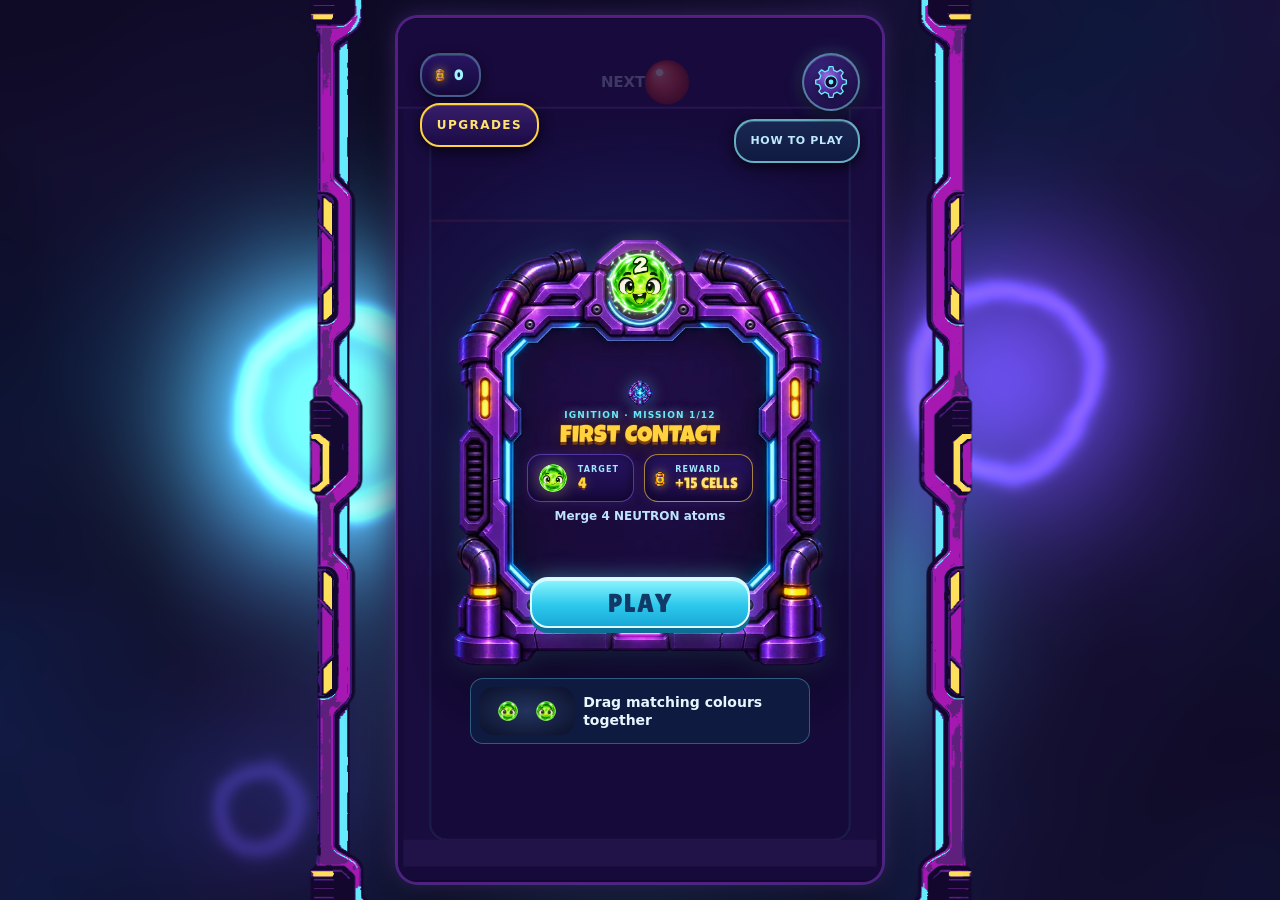
==== index.html @ cb25f1ea "HUD rejig: coin pill to left lane, NEXT/CHAIN up, pause inset" ====
<!doctype html>
<html lang="en">
  <head>
    <meta charset="UTF-8" />
    <meta name="viewport" content="width=device-width, initial-scale=1.0, viewport-fit=cover, user-scalable=no" />
    <meta name="theme-color" content="#0b1020" />
    <link rel="icon" type="image/png" href="./images/icon.png" />
    <link rel="apple-touch-icon" href="./images/icon.png" />
    <meta name="description" content="Drag matching atoms together, charge them up and set off chain reactions. Complete reactor missions and unleash an Atomic Blast in Atom Smash!" />
    <title>Atom Smash!</title>
    <script type="module" crossorigin src="./assets/index-gchyYb9w.js"></script>
    <link rel="stylesheet" crossorigin href="./assets/index-BFCTga16.css">
  </head>
  <body>
    <!-- Inline splash paints before JS/CSS arrive — the portal build's first
         frame is branded instead of a blank page while the SDK initialises. -->
    <div id="root"><div style="position:fixed;inset:0;display:flex;flex-direction:column;align-items:center;justify-content:center;gap:38px;background:linear-gradient(145deg,#282265,#60217e);font-family:system-ui,sans-serif">
      <div style="font-size:clamp(30px,11vw,52px);white-space:nowrap;font-weight:900;letter-spacing:.06em;color:#70f2ff;text-shadow:0 4px 0 #163675,0 7px 0 #170e4a;transform:rotate(-3deg)">ATOM <span style="color:#ffe45d">SMASH!</span></div>
      <div style="width:76px;height:76px;border:2px solid #b5f7ff88;border-radius:50%;animation:cgsplash 1.8s linear infinite;position:relative"><span style="position:absolute;inset:20px;border-radius:50%;background:#ffe36a;box-shadow:0 0 24px #ffe36a66"></span><span style="position:absolute;width:15px;height:15px;border-radius:50%;background:#6aeaff;left:30px;top:-9px"></span></div>
      <style>@keyframes cgsplash{to{transform:rotate(360deg)}}</style>
    </div></div>
  </body>
</html>
---- assets/index-BFCTga16.css ----
:root{--bg: #0b1020;--panel: #111a33;--panel-2: #16213c;--line: #263555;--text: #e2e8f0;--muted: #94a3b8;--accent: #34d399;--accent-2: #60a5fa;--danger: #ef4444}*{box-sizing:border-box}html,body,#root{height:100%;margin:0}body{background:var(--bg);color:var(--text);font:16px/1.5 system-ui,-apple-system,Segoe UI,sans-serif;-webkit-font-smoothing:antialiased;-webkit-user-select:none;-moz-user-select:none;-ms-user-select:none;user-select:none;-webkit-touch-callout:none}.app-shell{--safe-top: max(16px, env(safe-area-inset-top, 0px));--safe-bottom: max(16px, env(safe-area-inset-bottom, 0px));height:100%;display:flex;align-items:center;justify-content:center;padding:var(--safe-top) max(16px,env(safe-area-inset-right,0px)) var(--safe-bottom) max(16px,env(safe-area-inset-left,0px))}.menu,.panel,.game-frame{width:min(100%,520px);height:min(100%,900px);background:var(--panel);border:1px solid var(--line);border-radius:20px;overflow:hidden;position:relative;display:flex;flex-direction:column}.is-game{--frame-w: min(100%, 720px, calc((100dvh - var(--safe-top) - var(--safe-bottom)) * .5625), 506px);--frame-h: calc(var(--frame-w) / .5625)}.is-game .game-frame{aspect-ratio:720 / 1280;width:var(--frame-w);height:auto;border-radius:22px;border:2px solid #581c87;box-shadow:0 0 0 1px #8b5cf655,0 0 24px #8b5cf659,0 12px 40px #000000e6}.arcade-bezel-mobile{position:absolute;inset:0;border-radius:22px;pointer-events:none;z-index:4;overflow:hidden;box-sizing:border-box;border:4px solid #3b0764;box-shadow:inset 0 0 0 1.5px #67edff88,inset 0 0 10px #67edff40,0 0 0 1.5px #7e22ce,0 8px 32px #000c}@media(min-width:760px)and (min-height:400px)and (orientation:landscape){.arcade-bezel-mobile{display:none}}.arcade-bezel-mobile .bezel-rail{position:absolute;top:0;bottom:0;width:clamp(8px,2.2cqw,12px);z-index:1}.arcade-bezel-mobile .bezel-rail.left{left:0;background:linear-gradient(90deg,#24073d,#4a1570 50%,#60217e 90%,#24073d);border-right:1.5px solid #67edff88;box-shadow:inset 1px 0 3px #ffffff26,1px 0 6px #67edff4d}.arcade-bezel-mobile .bezel-rail.right{right:0;background:linear-gradient(270deg,#24073d,#4a1570 50%,#60217e 90%,#24073d);border-left:1.5px solid #67edff88;box-shadow:inset -1px 0 3px #ffffff26,-1px 0 6px #67edff4d}.arcade-bezel-mobile .bezel-cell{position:absolute;width:clamp(4px,1.1cqw,6px);height:clamp(24px,6cqw,36px);border-radius:3px;background:linear-gradient(180deg,#fff9c4,#ffe15b 45%,#eab308);border:1px solid #ffffffaa;box-shadow:0 0 8px #ffe15b,0 0 16px #ffe15b99;z-index:2}.arcade-bezel-mobile .bezel-cell.top-left{top:22%;left:2px}.arcade-bezel-mobile .bezel-cell.bottom-left{top:74%;left:2px}.arcade-bezel-mobile .bezel-cell.top-right{top:22%;right:2px}.arcade-bezel-mobile .bezel-cell.bottom-right{top:74%;right:2px}.arcade-bezel-mobile .bezel-corner{position:absolute;width:24px;height:24px;z-index:2;border-color:#7e22ce;border-style:solid}.arcade-bezel-mobile .bezel-corner.top-left{top:0;left:0;border-width:3px 0 0 3px;border-top-left-radius:20px}.arcade-bezel-mobile .bezel-corner.top-right{top:0;right:0;border-width:3px 3px 0 0;border-top-right-radius:20px}.arcade-bezel-mobile .bezel-corner.bottom-left{bottom:0;left:0;border-width:0 0 3px 3px;border-bottom-left-radius:20px}.arcade-bezel-mobile .bezel-corner.bottom-right{bottom:0;right:0;border-width:0 3px 3px 0;border-bottom-right-radius:20px}.arcade-bezel-mobile .bezel-bolt{display:block;position:absolute;width:4px;height:4px;border-radius:50%;background:#ffe15b;box-shadow:0 0 6px #ffe15b}.arcade-bezel-mobile .bezel-corner.top-left .bezel-bolt{top:4px;left:4px}.arcade-bezel-mobile .bezel-corner.top-right .bezel-bolt{top:4px;right:4px}.arcade-bezel-mobile .bezel-corner.bottom-left .bezel-bolt{bottom:4px;left:4px}.arcade-bezel-mobile .bezel-corner.bottom-right .bezel-bolt{bottom:4px;right:4px}.arcade-bezel-mobile .bezel-bumper{position:absolute;left:24px;right:24px;height:5px;z-index:1}.arcade-bezel-mobile .bezel-bumper.top{top:0;background:linear-gradient(180deg,#24073d,#4a1570);border-bottom:1.5px solid #67edff88;box-shadow:0 1px 4px #67edff40}.arcade-bezel-mobile .bezel-bumper.bottom{bottom:0;background:linear-gradient(0deg,#24073d,#4a1570);border-top:1.5px solid #67edff88;box-shadow:0 -1px 4px #67edff40}.reactor-console{position:fixed;inset:0;z-index:0;pointer-events:none}.rc-backdrop{position:absolute;inset:0;width:100%;height:100%;object-fit:cover}.rc-panel{position:absolute;top:50%;transform:translateY(-50%);width:min(calc(var(--frame-h) * .52),calc(50% - var(--frame-w) * .78 - 26px),400px);aspect-ratio:400 / 900;object-fit:contain}.rc-left{right:calc(50% + var(--frame-w) * .78 + 10px)}.rc-right{left:calc(50% + var(--frame-w) * .78 + 10px)}.rc-bezel{position:fixed;left:50%;top:50%;width:calc(var(--frame-w) / .72);height:calc(var(--frame-h) / .8);transform:translate(-50%,-50%);z-index:2;pointer-events:none}@media(max-width:759px),(max-height:399px),(orientation:portrait){.reactor-console{display:none}}.console-energy{position:fixed;inset:0;z-index:3;pointer-events:none}.ce-tube{position:absolute;top:50%;height:calc(var(--frame-h) * .94);width:26px;transform:translate(-50%,-50%);-webkit-mask-image:linear-gradient(transparent,#000 12% 88%,transparent);mask-image:linear-gradient(transparent,#000 12% 88%,transparent)}.ce-tube:before{content:"";position:absolute;inset:0 30%;background:linear-gradient(180deg,transparent,#ffb34055 30% 70%,transparent);filter:blur(4px);animation:ceGlow 2.8s ease-in-out infinite}.ce-t1:before{background:linear-gradient(180deg,transparent,#67edff44 30% 70%,transparent)}@keyframes ceGlow{0%,to{opacity:.25}45%{opacity:.8}60%{opacity:.4}72%{opacity:.9}}.ce-t0{left:calc(50% - var(--frame-w) * .736)}.ce-t1{left:calc(50% - var(--frame-w) * .63)}.ce-t2{left:calc(50% + var(--frame-w) * .632)}.ce-t3{left:calc(50% + var(--frame-w) * .736)}.ce-p{position:absolute;left:50%;bottom:-8px;width:6px;height:22px;border-radius:4px;background:linear-gradient(180deg,transparent,#fffdf2 25%,#ffe9a8 65%,transparent);box-shadow:0 0 14px 4px #ffcf6ebb,0 0 30px 10px #ff8a2a66;opacity:0;animation:ceRise 2.6s linear infinite}.ce-p0{animation-delay:0s}.ce-p1{animation-delay:-.45s;height:15px}.ce-p2{animation-delay:-.9s}.ce-p3{animation-delay:-1.35s;height:12px;width:4px}.ce-p4{animation-delay:-1.8s}.ce-p5{animation-delay:-2.25s;height:17px}.ce-t1 .ce-p{animation-duration:3.1s;background:linear-gradient(180deg,transparent,#eaffff 25%,#9ff3ff 65%,transparent);box-shadow:0 0 14px 4px #67edffbb,0 0 30px 10px #2ec9ec66}.ce-t3 .ce-p{animation-duration:3.3s}.ce-t0 .ce-p2,.ce-t2 .ce-p1{background:linear-gradient(180deg,transparent,#ffeaff 25%,#e8b7ff 65%,transparent);box-shadow:0 0 14px 4px #c86fffbb,0 0 30px 10px #a819b366}@keyframes ceRise{0%{transform:translate(-50%) scale(.4);opacity:0}6%{opacity:1}25%{transform:translate(calc(-50% - 3px),calc(var(--frame-h) * -.24)) scale(1)}50%{transform:translate(calc(-50% + 4px),calc(var(--frame-h) * -.47)) scale(.8)}75%{transform:translate(calc(-50% - 2px),calc(var(--frame-h) * -.7)) scale(1)}96%{opacity:1}to{transform:translate(-50%,calc(var(--frame-h) * -.94)) scale(.3);opacity:0}}@media(prefers-reduced-motion:reduce){.console-energy{display:none}}@media(max-width:759px),(max-height:399px),(orientation:portrait){.console-energy{display:none}}.menu{padding:32px 24px;gap:20px}.menu-head h1{margin:0;font-size:40px;letter-spacing:.02em}.menu-head p{margin:6px 0 0;color:var(--muted)}.menu-modes{display:flex;flex-direction:column;gap:12px;flex:1}.mode-card{display:flex;flex-direction:column;gap:4px;text-align:left;padding:16px 18px;border-radius:14px;border:1px solid var(--line);background:var(--panel-2);color:var(--text);cursor:pointer;transition:transform .08s ease,border-color .12s ease}.mode-card:hover{border-color:var(--accent);transform:translateY(-1px)}.mode-label{font-weight:700;font-size:18px}.mode-blurb{color:var(--muted);font-size:14px}.mode-controls{color:var(--accent-2);font-size:12px;letter-spacing:.04em}.mode-best{color:var(--accent);font-size:12px;font-weight:700}.menu-foot{display:flex;gap:10px}.menu-best{margin:0;color:var(--muted);font-size:13px;text-align:center}button{font:inherit}.primary,.ghost,.danger{padding:10px 16px;border-radius:12px;border:1px solid var(--line);cursor:pointer}.primary{background:var(--accent);color:#04121b;border-color:transparent;font-weight:700}.primary:disabled{opacity:.4;cursor:not-allowed}.ghost{background:transparent;color:var(--text);flex:1}.danger{background:var(--danger);color:#fff;border-color:transparent}.panel{padding:28px 24px;gap:16px;overflow-y:auto}.panel h1{margin:0}.settings-panel{position:fixed;z-index:30;left:50%;transform:translate(-50%);top:max(16px,env(safe-area-inset-top,0px));bottom:max(16px,env(safe-area-inset-bottom,0px));width:min(calc(100% - 32px),480px);height:auto;max-height:calc(100dvh - 32px);background:radial-gradient(circle at 50% 0%,#29185a,#150b33 55%,#0c061d);border:2px solid rgba(112,242,255,.45);border-radius:28px;box-shadow:0 0 35px #70f2ff2e,inset 0 1px 1px #ffffff4d,inset 0 0 24px #3c146e80,0 24px 60px #000000d9;overflow-y:auto;display:flex;flex-direction:column;gap:16px;padding:28px 22px 20px;box-sizing:border-box}.settings-header{text-align:center;flex:0 0 auto;padding-bottom:2px}.settings-title{margin:0;font:clamp(28px,6.5vw,36px)/1 "Lilita One",system-ui,sans-serif;letter-spacing:.08em;color:#fff;text-shadow:0 3px 0 #130a2a,0 0 16px rgba(112,242,255,.7)}.settings-subtitle{margin-top:5px;font:700 11px/1.2 system-ui,-apple-system,sans-serif;letter-spacing:.22em;color:#70f2ff;text-transform:uppercase;opacity:.9;text-shadow:0 0 8px rgba(112,242,255,.45)}.settings-section{display:flex;flex-direction:column;gap:10px;flex:0 0 auto}.settings-section-title{display:flex;align-items:center;gap:8px;font:700 12px/1 Lilita One,system-ui,sans-serif;letter-spacing:.14em;color:#ffe45d;text-transform:uppercase;padding-inline:4px}.settings-section-title:after{content:"";flex:1;height:1px;background:linear-gradient(90deg,rgba(255,228,93,.45),transparent)}.settings-section-icon{color:inherit;flex-shrink:0}.purge-section-title{color:#f87171}.purge-section-title:after{background:linear-gradient(90deg,rgba(248,113,113,.45),transparent)}.settings-card-row{display:flex;align-items:center;justify-content:space-between;gap:14px;padding:12px 16px;border-radius:18px;background:linear-gradient(135deg,#ffffff0e,#ffffff04);border:1px solid rgba(112,242,255,.15);box-shadow:inset 0 1px #ffffff14,0 4px 16px #00000040;cursor:pointer;transition:border-color .15s ease,background .15s ease,transform .12s ease;min-height:60px;box-sizing:border-box}.settings-card-row:hover{border-color:#70f2ff59;background:linear-gradient(135deg,#ffffff14,#ffffff06)}.settings-row-label{display:flex;align-items:center;gap:12px;user-select:none;min-width:0}.settings-icon-bubble{width:38px;height:38px;border-radius:12px;display:grid;place-items:center;flex-shrink:0;box-shadow:inset 0 1px #ffffff4d,0 2px 8px #0000004d}.music-bubble{background:linear-gradient(135deg,#70f2ff26,#0099cc40);border:1px solid rgba(112,242,255,.5);color:#70f2ff;box-shadow:0 0 12px #70f2ff40}.sfx-bubble{background:linear-gradient(135deg,#ffe45d26,#ff880040);border:1px solid rgba(255,228,93,.5);color:#ffe45d;box-shadow:0 0 12px #ffe45d40}.vol-bubble{background:linear-gradient(135deg,#a855f726,#6366f140);border:1px solid rgba(168,85,247,.5);color:#c084fc;box-shadow:0 0 12px #a855f740}.settings-row-texts{display:flex;flex-direction:column;gap:2px;min-width:0}.settings-item-name{font:700 15px/1.2 system-ui,-apple-system,sans-serif;color:#f8fafc;letter-spacing:.01em}.settings-item-desc{font:400 12px/1.2 system-ui,-apple-system,sans-serif;color:#94a3b8;white-space:nowrap;overflow:hidden;text-overflow:ellipsis}.sr-only{position:absolute;width:1px;height:1px;padding:0;margin:-1px;overflow:hidden;clip:rect(0,0,0,0);white-space:nowrap;border:0}.atom-toggle-container{display:flex;align-items:center;justify-content:center;flex-shrink:0}.atom-toggle{width:58px;height:32px;border-radius:20px;padding:3px;box-sizing:border-box;background:#0f1523;border:1.5px solid #2d3b55;box-shadow:inset 0 2px 6px #000000b3;transition:all .25s cubic-bezier(.4,0,.2,1);position:relative;display:flex;align-items:center}.atom-toggle-track{width:100%;height:100%;position:relative}.atom-toggle-core{position:absolute;left:0;top:0;width:24px;height:24px;border-radius:50%;background:radial-gradient(circle at 35% 30%,#94a3b8,#475569 60%,#1e293b);border:1px solid rgba(255,255,255,.2);box-shadow:0 2px 4px #00000080;transition:transform .28s cubic-bezier(.34,1.56,.64,1),background .25s ease,box-shadow .25s ease}.atom-toggle.is-active{background:linear-gradient(90deg,#072a44,#0d4669);border-color:#70f2ff;box-shadow:inset 0 2px 6px #0009,0 0 14px #70f2ff73}.atom-toggle.is-active .atom-toggle-core{transform:translate(26px);background:radial-gradient(circle at 30% 25%,#fff,#b2f8ff 25%,#30cbe9 65%,#0e7490);border-color:#e0faff;box-shadow:0 0 12px #70f2ff,0 0 4px #fff,inset 0 1px 2px #fffc}.volume-card-row{flex-direction:column;align-items:stretch;gap:12px;cursor:default}.volume-card-header{display:flex;align-items:center;justify-content:space-between}.reactor-meter-cluster{display:flex;flex-direction:column;gap:12px;background:#0000004d;padding:12px 14px;border-radius:14px;border:1px solid rgba(112,242,255,.1)}.volume-power-cells{display:grid;grid-template-columns:repeat(6,1fr);gap:6px}.reactor-pip{height:26px;border-radius:6px;border:1px solid rgba(255,255,255,.08);background:#ffffff0a;padding:0;cursor:pointer;position:relative;overflow:hidden;transition:transform .12s ease,border-color .15s ease}.reactor-pip:hover{transform:translateY(-1px);border-color:#ffffff4d}.reactor-pip .pip-core{position:absolute;inset:2px;border-radius:4px;background:transparent;transition:all .2s ease}.reactor-pip.pip-1.is-lit .pip-core{background:linear-gradient(180deg,#b2f8ff,#38bdf8);box-shadow:0 0 10px #38bdf8b3}.reactor-pip.pip-2.is-lit .pip-core{background:linear-gradient(180deg,#a5f3fc,#06b6d4);box-shadow:0 0 10px #06b6d4b3}.reactor-pip.pip-3.is-lit .pip-core{background:linear-gradient(180deg,#99f6e4,#14b8a6);box-shadow:0 0 10px #14b8a6b3}.reactor-pip.pip-4.is-lit .pip-core{background:linear-gradient(180deg,#fef08a,#eab308);box-shadow:0 0 10px #eab308b3}.reactor-pip.pip-5.is-lit .pip-core{background:linear-gradient(180deg,#fed7aa,#f97316);box-shadow:0 0 10px #f97316b3}.reactor-pip.pip-6.is-lit .pip-core{background:linear-gradient(180deg,#fecaca,#ef4444);box-shadow:0 0 12px #ef4444d9}.reactor-pip.is-lit{border-color:#fff6}.plasma-slider-wrap{position:relative;width:100%;height:24px;display:flex;align-items:center}.plasma-slider{-webkit-appearance:none;appearance:none;width:100%;height:8px;border-radius:6px;outline:none;background:linear-gradient(to right,#38bdf8 var(--slider-pct, 60%),#1e293b var(--slider-pct, 60%));box-shadow:inset 0 1px 3px #0009;cursor:pointer;margin:0}.plasma-slider::-webkit-slider-thumb{-webkit-appearance:none;appearance:none;width:24px;height:24px;border-radius:50%;background:radial-gradient(circle at 30% 25%,#fff,#b2f8ff 25%,#30cbe9 65%,#0e7490);border:2px solid #ffffff;box-shadow:0 0 12px #70f2ff,0 2px 6px #0009;cursor:grab;transition:transform .1s ease,box-shadow .15s ease}.plasma-slider::-webkit-slider-thumb:active{cursor:grabbing;transform:scale(1.15);box-shadow:0 0 18px #70f2ff,0 0 8px #fff}.plasma-slider::-moz-range-thumb{width:24px;height:24px;border-radius:50%;background:radial-gradient(circle at 30% 25%,#fff,#b2f8ff 25%,#30cbe9 65%,#0e7490);border:2px solid #ffffff;box-shadow:0 0 12px #70f2ff,0 2px 6px #0009;cursor:grab}.reset-card-row{cursor:default;gap:12px}.reset-card-row .settings-item-desc{white-space:normal}.purge-control{flex-shrink:0}.purge-trigger-btn{font:700 13px/1 Lilita One,system-ui,sans-serif;letter-spacing:.08em;color:#fca5a5;background:#ef44441f;border:1.5px solid rgba(239,68,68,.4);padding:10px 16px;border-radius:12px;cursor:pointer;transition:all .15s ease;white-space:nowrap}.purge-trigger-btn:hover{background:#ef444440;border-color:#ef4444;color:#fff;box-shadow:0 0 14px #ef444466}.confirm-btn-cluster{display:flex;align-items:center;gap:6px;flex-shrink:0}.purge-abort-btn{font:700 11px/1 Lilita One,system-ui,sans-serif;letter-spacing:.06em;color:#94a3b8;background:#ffffff0f;border:1px solid rgba(255,255,255,.15);padding:8px 10px;border-radius:10px;cursor:pointer;white-space:nowrap}.purge-abort-btn:hover{color:#fff;background:#ffffff1f}.purge-confirm-btn{font:700 11px/1 Lilita One,system-ui,sans-serif;letter-spacing:.08em;color:#fff;background:linear-gradient(135deg,#ef4444,#b91c1c);border:1.5px solid #fca5a5;padding:8px 12px;border-radius:10px;cursor:pointer;box-shadow:0 0 16px #ef4444b3;white-space:nowrap;animation:purgePulse 1.2s infinite alternate ease-in-out}@keyframes purgePulse{0%{filter:brightness(1)}to{filter:brightness(1.2);box-shadow:0 0 22px #ef4444e6}}.settings-panel .settings-back{flex:0 0 auto;align-self:center;margin:8px auto 2px}.currency{color:var(--accent);font-weight:700;margin:0}.upgrade-list{list-style:none;margin:0;padding:0;display:flex;flex-direction:column;gap:12px}.upgrade{display:flex;align-items:center;justify-content:space-between;gap:12px;padding:14px;border:1px solid var(--line);border-radius:12px;background:var(--panel-2)}.upgrade-info{display:flex;flex-direction:column;gap:2px}.upgrade-info span{color:var(--muted);font-size:13px}.upgrade-info em{color:var(--accent-2);font-size:12px;font-style:normal}.game-frame{background:var(--bg)}.game-loading{flex:1;display:flex;align-items:center;justify-content:center;color:var(--muted)}.game-canvas{flex:1;min-height:0}.game-canvas canvas{display:block}.game-frame,.game-canvas,.game-canvas canvas{touch-action:none}.game-exit{position:absolute;top:10px;right:10px;width:40px;height:40px;border-radius:50%;border:1px solid var(--line);background:#0b1020b3;color:var(--text);cursor:pointer}.game-pause{position:absolute;top:clamp(14px,3.5cqw,22px);right:clamp(16px,4cqw,24px);width:42px;height:42px;border-radius:50%;border:1.5px solid #67edff88;background:#0e122dd9;color:#e2f7ff;box-shadow:0 0 12px #67edff40;font-size:13px;line-height:1;cursor:pointer;z-index:5}.game-pause[hidden]{display:none}.game-paused{position:absolute;inset:0;z-index:15;display:flex;flex-direction:column;align-items:center;justify-content:center;gap:14px;border:0;background:#0a081eb8;backdrop-filter:blur(3px);padding:20px}.pause-backdrop{position:absolute;inset:0;cursor:pointer}.game-paused>.paused-title{position:relative;z-index:1;pointer-events:none}.pause-resume-text{position:relative;z-index:1;margin:6px 0 4px;padding:12px 6px;min-height:56px;width:min(100%,360px);white-space:nowrap;background:none;border:0;border-radius:18px;color:#ffe98a;font:clamp(16px,5.8vh,40px)/1 "Lilita One",system-ui,sans-serif;letter-spacing:.05em;text-shadow:0 3px 0 #0b1020,0 0 18px #ffd84a99;cursor:pointer;animation:pause-resume-pulse 1.6s ease-in-out infinite}.pause-resume-text:focus-visible{outline:3px solid #ffe98a88;outline-offset:2px}@keyframes pause-resume-pulse{50%{opacity:.75}}@media(prefers-reduced-motion:reduce){.pause-resume-text{animation:none}}.pause-atom-actions{position:relative;z-index:1;display:flex;justify-content:center;gap:18px;margin-top:10px}.pause-atom-actions .pause-secondary-action{width:80px;height:80px;font-size:15px;padding:8px}@media(max-height:520px){.pause-resume-text{font-size:clamp(15px,4.6vh,32px);padding:12px 6px}.pause-atom-actions .pause-secondary-action{width:66px;height:66px;font-size:13px;padding:6px}}.pause-secondary-action{position:relative;isolation:isolate;pointer-events:auto;width:96px;height:96px;padding:12px;border-radius:50%;border:2px solid #fff3b7;background:radial-gradient(circle at 30% 22%,#fffbdc,#ffe771 18%,#ffcb36 48%,#d47a17 80%,#713918);box-shadow:inset 0 3px 7px #ffffffb3,inset -5px -7px 10px #6c310a66,0 0 14px #ffd43c55;color:#38225b;font:17px/1.05 Lilita One,system-ui,sans-serif;cursor:pointer}.pause-secondary-action:before{content:"";position:absolute;inset:19px -10px;border:1px solid #fff0a999;border-radius:50%;transform:rotate(-32deg);pointer-events:none}.pause-secondary-action:after{content:"";position:absolute;width:5px;height:5px;top:16px;right:4px;border-radius:50%;background:#fff9d7;box-shadow:0 0 6px #ffdf7c;pointer-events:none}.pause-secondary-action span{position:relative;display:block;max-width:70px;margin:auto}.pause-atom-menu{border-color:#b8fbff;background:radial-gradient(circle at 30% 22%,#efffff,#91f8ff 18%,#30cbe9 48%,#1871a4 80%,#183965);box-shadow:inset 0 3px 7px #ffffffb3,inset -5px -7px 10px #15387f66,0 0 14px #50e6ff44}.pause-atom-menu:before{border-color:#c3fcff99;transform:rotate(32deg)}.pause-secondary-action:active{filter:brightness(.92)}.pause-secondary-action:focus-visible{outline-offset:8px}.pause-secondary-action:focus-visible{border-radius:50%}.pause-secondary-action:focus-visible{outline:2px solid #fff4c9}.paused-title{font-family:Luckiest Guy,Lilita One,system-ui,sans-serif;font-size:clamp(24px,4vw,32px);color:#fff;letter-spacing:4px;text-shadow:0 4px 0 #31196b,0 0 30px #7a4adf66}.paused-resume{font-family:system-ui,-apple-system,sans-serif;font-size:17px;font-weight:700;color:#aebdda}.overlay{position:absolute;inset:0;background:#060a16db;display:flex;flex-direction:column;align-items:center;justify-content:center;gap:12px;padding:24px;text-align:center}.overlay h2{margin:0;font-size:30px}.overlay-score{margin:0;font-size:20px;color:var(--text)}.overlay-best{margin:0;color:var(--accent);font-weight:700}.overlay-actions{display:flex;gap:10px;width:100%;max-width:320px}.overlay h2{font-family:Luckiest Guy,Lilita One,system-ui,sans-serif;letter-spacing:.04em}.overlay-score{font-family:Lilita One,system-ui,sans-serif;font-size:34px}.stats-grid{display:grid;grid-template-columns:auto auto;gap:6px 22px;font-family:Lilita One,system-ui,sans-serif}.stats-grid span{color:var(--muted, #8ea0c2);font-size:14px;letter-spacing:.08em;align-self:center}.stats-grid b{font-size:22px;text-align:right}.dev-panel{position:absolute;bottom:12px;left:12px;z-index:40;display:flex;flex-direction:column;gap:6px}.dev-panel summary{font:700 12px system-ui,sans-serif;color:#8ea0c2;cursor:pointer;user-select:none}.dev-panel[open] summary{margin-bottom:4px}.dev-panel button{font:600 13px system-ui,sans-serif;padding:7px 12px;border:1px solid #26314f;border-radius:8px;background:#16203a;color:#e2e8f0;cursor:pointer}:root{--accent: #ffe15b;--accent-2: #67edff}body{background:#431978}.app-shell{background:radial-gradient(ellipse at 12% 20%,#316fd4 0,transparent 47%),radial-gradient(ellipse at 90% 80%,#a819b3 0,transparent 48%),linear-gradient(145deg,#282265,#60217e)}button:focus-visible{outline:3px solid #fff;outline-offset:4px}.game-exit{width:44px;height:44px;z-index:5}.game-frame{container-type:inline-size;border-color:#9d6bd799;box-shadow:0 15px 80px #1b074a77}.game-exit[hidden]{display:none}.sr-only{position:absolute;width:1px;height:1px;overflow:hidden;clip-path:inset(50%);white-space:nowrap}.atom-backdrop{position:absolute;inset:0;overflow:hidden;pointer-events:none}.orbit{position:absolute;border:2px solid #b8fbff25;border-radius:50%;width:360px;height:360px}.orbit:after{content:"";position:absolute;inset:16px;border:18px solid #c1fdff09;border-radius:50%}.orbit-a{left:-200px;top:8%;transform:rotate(-25deg) scaleX(1.4)}.orbit-b{right:-230px;bottom:0;width:460px;height:460px}.orbit-c{right:-100px;top:-170px;border-color:#ffe18422;width:340px;height:340px}.energy-node{position:absolute;border-radius:50%;background:#b5fcff20;box-shadow:inset -7px -8px #ffffff0b;width:36px;height:36px}.node-a{top:14%;right:15%}.node-b{bottom:13%;left:8%;width:70px;height:70px}.node-c{display:none}.atomic-menu{isolation:isolate;width:100%;height:100%;border:none;border-radius:0;background:none;padding:22px 26px;gap:12px;overflow-y:auto;scrollbar-width:none;align-items:center}.atomic-menu>.menu-head,.atomic-menu>.menu-modes,.atomic-menu>.menu-foot,.atomic-menu>.menu-daily,.atomic-menu>.menu-challenge{width:min(100%,470px)}.atomic-menu::-webkit-scrollbar,.results-screen::-webkit-scrollbar{display:none}.results-screen{scrollbar-width:none}.atomic-menu>:not(.atom-backdrop):not(.menu-atoms){position:relative}.atomic-menu .menu-head{text-align:center}.atomic-menu .menu-head h1{font:76px/.83 Luckiest Guy,Lilita One,sans-serif;color:#70f2ff;-webkit-text-stroke:1px #192969;text-shadow:0 4px 0 #163675,0 7px 0 #170e4a;transform:rotate(-3deg);padding:9px 0 2px}.atomic-menu .menu-head h1 span{color:#ffe45d;font-size:.86em}.atomic-menu .menu-head p{color:#e0f3ff;font-size:14px;max-width:290px;margin:14px auto 0}.atomic-menu .menu-modes{flex:0;z-index:1}.atomic-menu .mode-card{padding:16px 18px;align-items:center;text-align:center;background:linear-gradient(150deg,#ffe77b,#ffbd3e);border:2px solid #fff0ae;color:#33205f;box-shadow:0 5px #a96219,0 9px 15px #240d4c44;border-radius:24px}.atomic-menu .mode-card:hover{transform:translateY(-2px)}.atomic-menu .mode-card:active{transform:translateY(3px);box-shadow:0 2px #a96219}.atomic-menu .mode-label{font:34px/1.1 Lilita One,sans-serif;width:100%;display:flex;justify-content:center;align-items:center;gap:16px}.play-tri{display:inline-block;width:0;height:0;border-left:.55em solid currentColor;border-top:.38em solid transparent;border-bottom:.38em solid transparent;filter:drop-shadow(0 3px 0 #d58b35)}.atomic-menu .mode-name{font-size:10px;letter-spacing:.15em;font-weight:800}.atomic-menu .mode-blurb{color:#432e69;font-size:13px}.atomic-menu .mode-controls{color:#493274;font-size:10px}.atomic-menu .mode-best{color:#45206a;font-size:12px}.atomic-menu .menu-foot{margin-top:5px}.atomic-menu .ghost{min-height:44px;background:#30185877;border-color:#d4c6ff66;font-size:14px}.atomic-menu .menu-best{color:#e1d9f6;font-size:11px}.atomic-loading{position:absolute;inset:0;z-index:4;display:flex;align-items:center;justify-content:center;flex-direction:column;gap:32px;background:radial-gradient(circle at 50% 45%,#295fbd,transparent 50%),linear-gradient(150deg,#3d237e,#8a258e)}.atomic-loading strong{position:relative;font:25px Lilita One,sans-serif;color:#fff5ad}.loading-orbit{position:relative;width:108px;height:108px;border:2px solid #b5f7ff88;border-radius:50%;animation:orbit-turn 1.8s linear infinite}.loading-orbit:after{content:"";position:absolute;inset:27px;border-radius:50%;background:#ffe36a;box-shadow:0 0 32px #ffe36a66}.loading-orbit i{position:absolute;width:22px;height:22px;border-radius:50%;background:#6aeaff;left:43px;top:-12px;box-shadow:0 0 15px #6aeaff88}.loading-orbit i:nth-child(2){left:88px;top:68px;background:#a9f959}.loading-orbit i:nth-child(3){left:-3px;top:68px;background:#ff7e91}@keyframes orbit-turn{to{transform:rotate(360deg)}}.results-screen{position:absolute;inset:0;z-index:20;overflow:auto;display:flex;align-items:center;justify-content:center;padding:18px;text-align:center;background:radial-gradient(circle at 65% 15%,#f9b44f88,transparent 38%),radial-gradient(circle at 15% 75%,#c344c1bb,transparent 45%),linear-gradient(155deg,#704abde8,#a8279fef 65%,#4f28a5ee)}.results-screen .orbit{border-color:#fff7bd33}.results-card{position:relative;width:100%;max-width:430px;padding:0 16px 15px;border-radius:30px;background:linear-gradient(160deg,#fff6c9,#ffe29c);border:2px solid #fff8d8;box-shadow:0 8px #a43a7d,0 20px 60px #300d6055;color:#3b235e;margin-top:48px}.result-mascot{position:relative;height:clamp(110px,30cqw,150px);margin-top:-55px}.result-mascot img{width:clamp(145px,48cqw,215px);height:clamp(145px,48cqw,215px);position:absolute;left:50%;top:48%;transform:translate(-50%,-50%);filter:drop-shadow(0 4px 10px #e8ab16aa)}.mascot-halo{position:absolute;width:160px;height:160px;max-width:44cqw;max-height:44cqw;left:50%;top:48%;transform:translate(-50%,-50%);border-radius:50%;background:radial-gradient(circle,#ffffed,#ffe99688 55%,transparent 72%)}.result-spark{position:absolute;left:12%;top:8%;color:#fff7b7;font-size:40px;text-shadow:0 0 10px #fff;transform:rotate(12deg)}.result-spark.second{left:auto;right:12%;top:45%;font-size:28px}.result-eyebrow{margin:3px 0 2px;font:800 10px/1.2 system-ui,sans-serif;letter-spacing:.16em;color:#774f83}.results-card h2{font:clamp(28px,8.8cqw,44px)/1.05 "Luckiest Guy","Lilita One",sans-serif;color:#74329b;margin:8px 0 10px;text-shadow:0 2px 0 #fff}.result-score-wrap{position:relative;background:linear-gradient(155deg,#4e2794,#28388d);border:2px solid #9670d0;box-shadow:inset 0 2px 8px #21125666;border-radius:20px;padding:9px 4px 12px}.result-score-label{color:#c7eeff;font:13px Lilita One,sans-serif;letter-spacing:.13em}.result-score{font:clamp(32px,12cqw,62px)/1.1 "Lilita One",sans-serif;margin:3px 0 0;color:#fff6a2;text-shadow:0 3px 0 #9f5c2b;overflow-wrap:anywhere;font-variant-numeric:tabular-nums}.is-settled .result-score{animation:score-punch .3s ease-out 1}@keyframes score-punch{0%{transform:scale(.88)}55%{transform:scale(1.08)}to{transform:scale(1)}}.result-record{font:12px Lilita One,sans-serif;margin:12px 0 -2px;color:#8144a4}.result-stats{display:grid;grid-template-columns:1fr 1fr;gap:10px;padding:16px 0}.result-stats div{display:flex;flex-direction:column;min-width:0}.result-stats b{font:clamp(21px,6cqw,29px)/1.1 "Lilita One",sans-serif;color:#65309c;overflow-wrap:anywhere}.result-stats span{font:800 9px/1.4 system-ui,sans-serif;letter-spacing:.08em;color:#765581;margin-top:3px}.atomic-play{width:100%;display:flex;justify-content:center;gap:16px;align-items:center;min-height:52px;border-radius:18px;border:2px solid #c8ffff;background:linear-gradient(#79f6ff,#26cbe7);color:#213868;box-shadow:0 5px #208ea9;font:25px Lilita One,sans-serif;cursor:pointer}.atomic-play:active{transform:translateY(3px);box-shadow:0 2px #208ea9}.result-menu{color:#684581;font-weight:700;font-size:13px;background:transparent;border:none;min-height:44px;margin-top:10px;cursor:pointer;text-decoration:underline}.score-sparkles{position:absolute;inset:0;pointer-events:none}.score-sparkles i{position:absolute;left:50%;top:55%;color:#fff9ae;font-style:normal;font-size:20px;opacity:0;text-shadow:0 0 5px #ffbe35}.is-settled .score-sparkles i{animation:score-spark .58s ease-out var(--delay) 1}@keyframes score-spark{0%{opacity:1;transform:rotate(var(--angle)) translateY(0) scale(.4)}65%{opacity:1}to{opacity:0;transform:rotate(var(--angle)) translateY(calc(-1 * var(--distance))) scale(.1)}}.qa-phone{max-width:320px!important;max-height:568px!important}.atomic-menu .mission-card{display:flex;flex-direction:column;align-items:center;gap:3px;width:100%;padding:12px 18px 11px;cursor:pointer;border-radius:20px;border:2px solid #bdf4ff;background:linear-gradient(150deg,#5ad4ff,#2a9fe0);color:#123a5e;box-shadow:0 5px #1668a8,0 9px 15px #240d4c44;transition:transform .08s ease}.atomic-menu .mission-card:hover{transform:translateY(-2px)}.atomic-menu .mission-card:active{transform:translateY(2px);box-shadow:0 2px #1668a8}.mission-tag{display:inline-flex;align-items:center;gap:5px;font:800 11px/1 system-ui,sans-serif;letter-spacing:.16em;color:#0d4d78}.mission-tag-badge{width:22px;height:22px}.mission-done-card .mission-tag-badge{width:40px;height:40px}.mission-name{font:26px/1.05 Lilita One,sans-serif;color:#fff;text-shadow:0 2px 0 #1668a8}.mission-obj{display:inline-flex;align-items:center;gap:5px;font-size:12px;font-weight:700;color:#0f4470}.mission-foot{display:flex;align-items:center;justify-content:space-between;width:100%;margin-top:5px}.mission-ladder{display:flex;gap:4px}.mission-ladder i{width:14px;height:5px;border-radius:3px;background:#ffffff3d}.mission-ladder i.done{background:#ffe15b}.mission-ladder i.now{background:#fff}.mission-play{display:flex;align-items:center;gap:6px;font:800 13px/1 system-ui,sans-serif;letter-spacing:.08em;color:#083a5c;background:#ffffff4d;padding:6px 12px;border-radius:999px}.mission-play .play-tri{border-left-color:#083a5c}.mission-intro{position:absolute;inset:0;z-index:15;display:flex;align-items:center;justify-content:center;background:radial-gradient(circle at 50% 45%,#295fbd59,transparent 55%),#140636b8}.mission-card-pop,.mission-card{text-align:center}.mission-intro .mission-card{position:relative;flex:0 0 auto;container-type:inline-size;width:min(88cqw,380px,56vh,48cqh);aspect-ratio:560 / 640;margin-top:8%;color:#eaf6ff;animation:missionCardIn .5s cubic-bezier(.2,1.6,.35,1) both}@keyframes missionCardIn{0%{transform:scale(.55) translateY(30px);opacity:0;filter:brightness(2.2)}60%{transform:scale(1.06) translateY(-4px);opacity:1;filter:brightness(1.35)}to{transform:scale(1) translateY(0);filter:brightness(1)}}.mission-intro .mission-plate{position:absolute;inset:0;width:100%;height:100%;z-index:0;filter:drop-shadow(0 0 12px #67edff26) drop-shadow(0 18px 34px #00000088);animation:missionRim 2.2s ease-in-out infinite}@keyframes missionRim{0%,to{filter:drop-shadow(0 0 10px #67edff1e) drop-shadow(0 18px 34px #00000088)}50%{filter:drop-shadow(0 0 24px #67edff55) drop-shadow(0 18px 34px #00000088)}}.mission-emblem{position:absolute;top:2.5%;left:50%;transform:translate(-50%);width:19%;z-index:1;filter:drop-shadow(0 0 12px #ffe15b88);animation:emblemBob 2.6s ease-in-out infinite}@keyframes emblemBob{0%,to{transform:translate(-50%) translateY(0)}50%{transform:translate(-50%) translateY(-4px)}}.mission-emblem-icon{display:flex;align-items:center;justify-content:center;aspect-ratio:1;border-radius:50%;background:radial-gradient(circle at 35% 28%,#3a2580,#160a3a);border:2px solid #8ff7ff66;box-shadow:0 0 16px #67edff44,inset 0 0 10px #0008}.mission-fields{position:absolute;left:17.2%;top:24.4%;width:65.6%;height:50.9%;display:flex;flex-direction:column;align-items:center;justify-content:center;gap:5px}.mission-badge{width:26px;height:26px;filter:drop-shadow(0 0 8px #67edff55)}.mission-intro .mission-tier{font:800 9px/1 system-ui,sans-serif;letter-spacing:.13em;color:#67edff;text-shadow:0 0 8px #67edff88;white-space:nowrap;max-width:100%}.mission-intro h2{font:clamp(13px,6.4cqw,30px)/1.02 "Luckiest Guy","Lilita One",sans-serif;white-space:nowrap;color:#ffd23e;margin:0;-webkit-text-stroke:1px #4a2500;paint-order:stroke fill;text-shadow:0 3px 0 #7a3d10,0 6px 14px #00000066,0 0 26px #ffb34066}.mission-intro p{display:flex;align-items:center;justify-content:center;gap:6px;margin:0;font-size:12px;font-weight:700;color:#bfe3ff}.mission-intro .mission-go,.mission-done .mission-go,.charge-board .mission-go{position:relative;min-width:172px;min-height:56px;margin-top:4px;border-radius:18px;cursor:pointer;border:2px solid #d9fbff;background:linear-gradient(180deg,#8ff7ff,#2ec9ec 55%,#18a8d8);color:#123a68;box-shadow:0 5px #0e6f96,0 0 22px #67edff66,inset 0 2px #fffa;font:26px Lilita One,sans-serif;letter-spacing:.06em;animation:missionGoPulse 1.6s ease-in-out infinite}@keyframes missionGoPulse{0%,to{box-shadow:0 5px #0e6f96,0 0 14px #67edff55,inset 0 2px #fffa}50%{box-shadow:0 5px #0e6f96,0 0 34px #67edffcc,inset 0 2px #fffa}}.mission-intro .mission-go:active,.mission-done .mission-go:active,.charge-board .mission-go:active{transform:translateY(3px);box-shadow:0 2px #0e6f96;animation:none}.charge-board .mission-go{font-size:19px;min-height:46px}.mission-intro .mission-go{position:absolute;left:21%;top:78.6%;width:58%;height:11.6%;min-width:44px;min-height:44px;margin-top:0;font-size:clamp(17px,7.2cqw,26px)}@media(prefers-reduced-motion:reduce){.mission-intro .mission-card,.mission-intro .mission-plate,.mission-intro .mission-go,.mission-emblem{animation:none!important}}.micon{display:inline-block;overflow:hidden;flex:0 0 auto}.micon img{display:block;width:auto;max-width:none}.mission-chip{position:absolute;top:calc(44px + env(safe-area-inset-top,0px));left:50%;transform:translate(-50%);z-index:5;display:flex;align-items:center;gap:7px;max-width:88%;padding:6px 12px;border-radius:12px;background:linear-gradient(180deg,#241759ee,#14082fee);border:1.5px solid #67edff77;box-shadow:0 0 12px #67edff33,inset 0 1px #ffffff1e,0 4px 10px #0006;pointer-events:none;white-space:nowrap}.mission-chip-title{font:800 10px/1 system-ui,sans-serif;letter-spacing:.08em;color:#9fe8ff;overflow:hidden;text-overflow:ellipsis;text-shadow:0 0 6px #67edff66}.mission-chip-track{width:56px;height:7px;border-radius:4px;background:#0a0422;border:1px solid #67edff44;overflow:hidden;flex:0 0 auto}.mission-chip-track i{display:block;height:100%;background:linear-gradient(90deg,#2ec9ec,#67edff,#ffe15b);border-radius:3px;transition:width .25s;box-shadow:0 0 6px #67edff}.mission-chip-count{font:800 10px/1 system-ui,sans-serif;color:#ffd23e;text-shadow:0 0 6px #ffb34088}.result-mission{position:relative;align-self:center;width:min(96%,330px);aspect-ratio:4 / 1;margin:0 auto 12px}.result-mission-banner{position:absolute;inset:0;width:100%;height:100%}.result-mission-text{position:absolute;inset:20% 12%;display:flex;align-items:center;justify-content:center;gap:6px;font:800 10px/1.25 system-ui,sans-serif;letter-spacing:.05em;text-transform:uppercase;color:#9fe8ff;text-align:center;text-shadow:0 0 8px #67edff55}.result-mission-text>span{min-width:0;display:flex;flex-direction:column;gap:2px}.result-mission-text>span>b{font:800 11px/1.2 Lilita One,sans-serif;color:#dff0ff}.result-mission-text>span>i{font-style:normal;font-weight:700;color:#9fe8ff}.result-mission.done{animation:missionVerdictPop .45s cubic-bezier(.2,1.6,.35,1) both}.result-mission.done .result-mission-text{color:#ffe15b;text-shadow:0 0 8px #ffb34099}.result-mission.done .result-mission-banner{filter:drop-shadow(0 0 14px #ffd23e55)}@keyframes missionVerdictPop{0%{transform:scale(.6);opacity:0}to{transform:scale(1);opacity:1}}@media(prefers-reduced-motion:reduce){.result-mission.done{animation:none}}.replay-character.next-mission .replay-prompt{font-size:19px;letter-spacing:.04em}@media(max-height:670px){.atomic-menu{padding:12px 20px;gap:9px}.atomic-menu .menu-head h1{font-size:55px}.atomic-menu .menu-head p{font-size:12px;margin-top:10px}.menu-cast{flex:0 0 120px;min-height:120px}.atomic-menu .mode-card{padding:11px}}@media(max-width:420px){.app-shell{padding:8px}.atomic-menu{padding-left:18px;padding-right:18px}.atomic-menu .node-c,.atomic-menu .node-b{display:none}}@media(prefers-reduced-motion:reduce){.loading-orbit,.is-settled .result-score,.is-settled .score-sparkles i{animation:none}.score-sparkles{display:none}.mode-card{transition:none}}.atomic-menu .menu-head h1{padding:0;transform:none;font:inherit;text-shadow:none;-webkit-text-stroke:0}.brand-logo{display:block;width:min(100%,440px);height:auto;margin:0 auto;filter:drop-shadow(0 8px 4px #20084855)}.atomic-menu .menu-head p{margin-top:9px;font:17px Lilita One,sans-serif;color:#d8f9ff}.atomic-menu .menu-cast{flex:1 0 135px;height:190px;min-height:135px;max-height:215px}.atomic-menu .intro-yellow{width:114px;height:114px;left:calc(50% - 5px);top:calc(73% + 10px);transform:translate(-50%,-50%) rotate(-8deg)}.atomic-menu .intro-red{width:105px;height:105px;right:5%;top:0;transform:rotate(12deg)}.atomic-menu .intro-green{width:95px;height:95px;left:5%;top:-5%;transform:rotate(-14deg)}.atomic-menu .intro-orbit{inset:19% 6%;border-width:3px;border-color:#a6efff50}.atomic-menu .menu-modes{align-items:center;gap:14px}.atomic-menu .mode-card{position:relative;width:82%;min-height:86px;padding:12px 30px;border-radius:50%/46%;border:3px solid #fff4ba;background:radial-gradient(ellipse at 40% 15%,#fff4a2,#ffe254 46%,#ffa627);box-shadow:inset 0 3px #fff9d6,inset 0 -6px #d98822,0 7px #9e4926,0 13px 20px #230b4644}.atomic-menu .mode-card:before{content:"";position:absolute;width:43%;height:10px;border-radius:50%;background:#ffffffe0;top:7px;left:20%;opacity:.65;pointer-events:none}.atomic-menu .mode-label{font-size:39px;text-shadow:0 1px 0 #fff0aa}.atomic-menu .mode-name{font-size:9px}.atomic-menu .menu-foot{justify-content:center;gap:20px}.atomic-menu .menu-foot .ghost{flex:0 1 155px;border-radius:50px;min-height:48px;background:linear-gradient(#673b9b,#43216d);border:2px solid #ab7dd1;box-shadow:inset 0 2px #c09ce744,0 3px #291347;font:15px Lilita One,sans-serif}.atomic-menu .menu-foot .ghost span{color:#a5f7ff;margin-right:4px}.results-screen{padding:16px 23px;background:radial-gradient(ellipse at 50% 42%,#d46e9288 0,transparent 60%),radial-gradient(circle at 20% 75%,#b247beaa,transparent 45%),linear-gradient(155deg,#6746a0ef,#a8279ff5 65%,#5329a7ef)}.results-card{margin:0;padding:0;background:none;border:none;border-radius:0;box-shadow:none;color:#fff9db}.result-brand-logo{display:block;width:min(45%,175px);height:auto;margin:0 auto 9px;filter:drop-shadow(0 3px 2px #28105c66)}.result-mascot{height:clamp(78px,21cqw,108px);margin-top:0}.result-mascot img{width:clamp(115px,35cqw,158px);height:clamp(115px,35cqw,158px);top:42%}.mascot-halo{width:150px;height:150px;top:45%}.result-spark{left:18%;font-size:26px}.result-spark.second{right:18%;font-size:21px}.result-eyebrow{color:#f2daf7;margin-top:5px;font-size:9px}.results-card h2{color:#fff0a0;font-size:clamp(27px,8.7cqw,41px);margin:6px 0 12px;-webkit-text-stroke:1px #662684;paint-order:stroke fill;text-shadow:0 3px 0 #682977,0 5px 12px #50216f}.result-score-wrap{isolation:isolate;border-radius:50%;border:3px solid #fff2a4;padding:18px 12px 22px;background:radial-gradient(ellipse at 38% 22%,#6851c4,#3b2288 60%,#20174e);box-shadow:inset 0 4px #b8a0fc88,inset 0 -7px #25114b,0 6px #a66350,0 0 23px #ffdf9b55}.result-score-wrap:before{content:"";position:absolute;inset:7px;border:1px solid #c8aaff66;border-radius:50%;z-index:-1;pointer-events:none}.result-score{font-size:clamp(33px,11.8cqw,60px)}.result-score-label{font-size:11px}.result-record{color:#fff6b2;margin:14px 0 0;font-size:11px;text-shadow:0 2px 0 #712578}.result-stats{gap:8px 20px;padding:18px 12px}.result-stats div{position:relative;justify-content:center;min-height:65px;padding:7px 5px 9px;border-radius:50%;background:radial-gradient(ellipse at 40% 15%,#a177c780,#5a2c8a66);border:1px solid #e8c0ff66;box-shadow:inset 0 2px #fff1ff33,0 4px #54217855}.result-stats b{color:#fff6be;font-size:clamp(20px,5.5cqw,27px);text-shadow:0 2px 0 #70367e}.result-stats span{color:#f3e4fa;font-size:8px;letter-spacing:.06em}.atomic-play{position:relative;width:87%;margin:0 auto;min-height:60px;border-radius:50%/46%;border:3px solid #c5ffff;background:radial-gradient(ellipse at 36% 15%,#d1ffff,#5aeeff 45%,#13badc);box-shadow:inset 0 3px #e7ffff,inset 0 -5px #1394bc,0 6px #205782,0 10px 18px #32175366;font-size:25px}.atomic-play:before{content:"";position:absolute;top:5px;left:22%;width:40%;height:7px;border-radius:50%;background:#fffa;pointer-events:none}.result-menu{display:block;border-radius:50px;border:1px solid #d3adf088;background:#50208077;min-height:44px;padding:5px 22px;margin:16px auto 0;color:#f5e9ff;text-decoration:none;font:14px Lilita One,sans-serif;box-shadow:inset 0 2px #ffffff1a}.daily-row{display:flex;flex-direction:column;align-items:center;gap:5px;width:100%;padding:2px 0;border:none;background:none;cursor:pointer;font-family:Lilita One,sans-serif}.daily-row:hover .daily-label{color:#fff3cf}.daily-row:active{transform:translateY(2px)}.daily-label{font-size:17px;color:#ffd97a;letter-spacing:.06em;text-shadow:0 2px 0 #4a1d63}.daily-cast{display:flex;align-items:center;position:relative}.daily-play-embed{width:26px;height:26px;margin-left:9px;align-self:center;pointer-events:none}.daily-play-edge{fill:#ffe9b84d}.daily-play-face{fill:#14082ce6}.daily-cast img{width:27px;height:27px;object-fit:contain;margin:0 -1px;filter:drop-shadow(0 2px 2px #150a3866)}.daily-cast img:nth-child(odd){transform:rotate(-8deg)}.daily-cast img:nth-child(2n){transform:rotate(8deg)}.daily-cast b{font-size:11px;color:#e3d7fb;margin:0 5px 0 6px;text-shadow:0 1px 0 #2a1650}.daily-cast .daily-cast-late{width:30px;height:30px;border-radius:50%;outline:2px solid #ffe9b8;outline-offset:1px;box-shadow:0 0 9px #ffd97a66}.daily-best{font-size:11px;color:#ffe9a8;text-shadow:0 1px 0 #53346e}.challenge-banner{display:flex;align-items:center;justify-content:center;flex-wrap:wrap;gap:6px 10px;margin:10px auto 0;padding:8px 16px;max-width:88%;border-radius:50px;border:2px solid #ffd97a;background:linear-gradient(#6b3a12dd,#47200cdd);box-shadow:0 4px #2c1208,0 8px 16px #230b4644;font-family:Lilita One,sans-serif}.challenge-title{font-size:12px;color:#ffd97a;letter-spacing:.08em}.challenge-text{font-size:11px;color:#ffeecb}.challenge-play{min-height:34px;padding:4px 16px;border-radius:50px;border:2px solid #fff4ba;background:linear-gradient(#ffe254,#ffa627);color:#4c2000;font:13px Lilita One,sans-serif;cursor:pointer;box-shadow:0 3px #9e4926}.challenge-play:active{transform:translateY(2px);box-shadow:0 1px #9e4926}.result-target{color:#bfeaff;margin:8px 0 0;font:11px Lilita One,sans-serif;letter-spacing:.05em;text-shadow:0 2px 0 #2c3f7e}.result-share{display:block;min-height:40px;margin:10px auto 0;padding:4px 20px;border-radius:50px;border:2px solid #9ce9ff;background:linear-gradient(#4c3a9e,#33206e);color:#b8f3ff;font:12px Lilita One,sans-serif;letter-spacing:.05em;cursor:pointer;box-shadow:0 3px #152a52}.result-share:active{transform:translateY(2px);box-shadow:0 1px #152a52}.result-daily{display:block;min-height:40px;margin:8px auto 0;padding:4px 20px;border-radius:50px;border:2px solid #ffd97a;background:linear-gradient(#6b3a12dd,#47200cdd);color:#ffe9b8;font:12px Lilita One,sans-serif;letter-spacing:.05em;cursor:pointer;box-shadow:0 3px #2c1208}.result-daily:active{transform:translateY(2px);box-shadow:0 1px #2c1208}@media(max-height:670px){.atomic-menu{padding:10px 20px;gap:6px}.atomic-menu .brand-logo{max-width:225px}.atomic-menu .menu-head p{font-size:12px;margin-top:4px}.atomic-menu .menu-cast{flex:0 0 82px;min-height:82px}.atomic-menu .menu-cast img{max-width:72px;max-height:72px}.atomic-menu .intro-yellow{max-width:92px;max-height:92px}.atomic-menu .intro-green{left:7%;top:-6%}.atomic-menu .mode-card{min-height:62px;padding:7px 25px}.atomic-menu .mode-label{font-size:30px}.atomic-menu .menu-modes{gap:8px}.atomic-menu .daily-cast img{width:22px;height:22px}.atomic-menu .daily-cast .daily-cast-late{width:24px;height:24px}.atomic-menu .daily-label{font-size:14px}.atomic-menu .daily-row{gap:3px}.atomic-menu .menu-foot .ghost{min-height:38px;font-size:13px}.atomic-menu .menu-best{font-size:10px}}@container (max-width: 360px){.results-screen{padding:12px 18px}.results-card{padding-top:72px}.result-brand-logo{position:absolute;top:0;left:1%;width:130px;margin:0}.result-mascot{position:absolute;top:8px;right:8%;width:74px;height:62px}.result-mascot img{width:98px;height:98px}.result-mascot .mascot-halo{width:95px;height:95px}.result-spark{left:-15%;font-size:18px}.result-spark.second{right:-22%;font-size:15px}.result-eyebrow{font-size:8px;margin:4px 0 0}.results-card h2{font-size:28px;margin:4px 0 10px}.result-score-wrap{padding:13px 9px 17px}.result-score{font-size:37px}.result-score-label{font-size:10px}.result-record{margin-top:10px;font-size:9px}.result-stats{grid-template-columns:repeat(4,minmax(0,1fr));gap:4px;padding:16px 0}.result-stats div{min-height:65px;padding:5px 2px}.result-stats b{font-size:18px}.result-stats span{font-size:7px;letter-spacing:0}.atomic-play{width:91%;min-height:53px;font-size:23px}.result-menu{margin-top:15px}}.result-stats{grid-template-columns:repeat(4,minmax(0,1fr));gap:10px;padding:22px 0}.result-stats div{aspect-ratio:1;min-height:0;width:min(100%,85px);margin:auto;padding:9px 3px;border-radius:50%;border:2px solid #a9e9ff99;background:radial-gradient(circle at 32% 18%,#8c75c9bb,#44216b99 65%,#2f1b5b99);box-shadow:inset 0 3px #fff5ff44,inset 0 -5px #35165344,0 4px #3a175b66}.result-stats div:nth-child(2){border-color:#b6f78d99}.result-stats div:nth-child(3){border-color:#ffe9a099}.result-stats div:nth-child(4){border-color:#ff9eae99}.result-stats b{font-size:clamp(18px,5.2cqw,25px)}.result-stats span{font-size:7px;letter-spacing:.02em;line-height:1.3}@container (max-width: 360px){.result-stats{gap:4px;padding:18px 0}.result-stats div{min-height:0;padding:7px 2px}.result-stats b{font-size:18px}}.result-v6{background:radial-gradient(ellipse at 50% 37%,#d563a77a,transparent 60%),linear-gradient(160deg,#6131a8f5,#a7289bf5 70%,#6a27a6f2)}.result-v6 .results-card{padding:0;margin:auto 0}.results-screen.result-v6{align-items:flex-start}.result-v6 .result-brand-logo{position:static;width:min(42%,160px);height:auto;margin:0 auto 14px}.result-v6 .result-eyebrow{font-size:9px;color:#efcfe9;margin:0 0 5px}.result-v6 h2{margin:0 0 10px;color:#fff7c8;transform:rotate(-3deg);font-size:clamp(29px,8.3cqw,41px)}.result-v6 .result-score-wrap{border:none;border-radius:0;background:none;box-shadow:none;padding:12px 0 10px}.result-v6 .result-score-wrap:before{display:none}.result-v6 .result-score-label{color:#fae0f7;font-size:10px;letter-spacing:.2em}.result-v6 .result-score{font-size:clamp(40px,15.4cqw,76px);line-height:1.15;color:#fff2a0;-webkit-text-stroke:2px #77325f;paint-order:stroke fill;text-shadow:0 4px 0 #df8643,0 7px 0 #733061,0 0 28px #ffd88c55}.result-v6 .result-record{font-size:11px;margin:7px 0 0}.result-v6 .result-stats{grid-template-columns:repeat(4,minmax(0,1fr));gap:8px;padding:22px 0 10px}.result-v6 .result-stats div{min-height:0;width:auto;aspect-ratio:auto;padding:4px 0;background:none;border:none;box-shadow:none;border-radius:0}.result-v6 .result-stats b{color:#fff6de;font-size:clamp(20px,5.5cqw,28px);text-shadow:0 2px 0 #74316d}.result-v6 .result-stats span{font-size:7px;color:#f1d8f2;letter-spacing:.05em;margin-top:6px}.replay-character{appearance:none;position:relative;display:block;width:230px;max-width:100%;height:210px;margin:2px auto 0;padding:0;border:none;background:none;color:#fff7cc;cursor:pointer;border-radius:0;-webkit-tap-highlight-color:transparent}.replay-character:focus-visible{outline:none}.replay-character:focus-visible img{filter:drop-shadow(0 0 24px #fff4bc)}.replay-character img{position:absolute;width:210px;height:210px;left:50%;top:0;transform:translate(-50%);filter:drop-shadow(0 3px 15px #ffc35f55);transition:filter .12s,transform .12s}.replay-character:hover img{filter:drop-shadow(0 0 22px #fff0a6aa);transform:translate(-50%) scale(1.05) rotate(-4deg)}.replay-character:active img{transform:translate(-50%) scale(.91)}.replay-charge{position:absolute;inset:0 0 15px;border-radius:50%;background:radial-gradient(circle,#fff6b52a,#ffde6b0d 45%,transparent 70%);pointer-events:none}.replay-turn{position:absolute;right:7px;bottom:42px;color:#b7faff;font:48px/1 Lilita One,sans-serif;transform:rotate(-15deg);text-shadow:0 3px 0 #5c2988}.replay-prompt{position:absolute;bottom:0;left:0;right:0;font:20px Lilita One,sans-serif;color:#fff4bc;text-shadow:0 2px 0 #73286e}.result-v6 .result-menu{background:none;border:none;box-shadow:none;padding:6px 18px;margin:12px auto 0;min-height:44px;color:#eed5f1;font:13px system-ui,sans-serif;text-decoration:underline;text-underline-offset:4px}@container (max-width: 360px){.result-v6 .results-card{padding:0}.result-v6 .result-brand-logo{position:static;width:120px;margin:0 auto 9px}.result-v6 h2{font-size:28px;margin-bottom:8px}.result-v6 .result-score-wrap{padding:8px 0}.result-v6 .result-score{font-size:44px}.result-v6 .result-stats{padding:16px 0 5px}.result-v6 .result-stats b{font-size:20px}.result-v6 .result-stats span{font-size:6.5px}.result-v6 .result-record{font-size:9px}.result-v6 .replay-character{width:190px;height:160px}.result-v6 .replay-character img{width:160px;height:160px}.result-v6 .replay-prompt{font-size:17px}.result-v6 .replay-turn{right:11px;bottom:33px;font-size:36px}.result-v6 .result-menu{margin-top:7px}}@media(prefers-reduced-motion:reduce){.replay-character img{transition:none}.replay-character:hover img,.replay-character:active img{transform:translate(-50%)}}.atom-field{position:fixed;inset:0;pointer-events:none;overflow:hidden;background:radial-gradient(ellipse at 30% 30%,#3a2a7a,transparent 60%),radial-gradient(ellipse at 75% 70%,#1c3f8a,transparent 55%),#170b3e}.atom-field__canvas{width:100%;height:100%;display:block}.menu-atoms{position:fixed;inset:0;pointer-events:none;overflow:hidden}.menu-atoms .ma{position:absolute;width:98px;filter:drop-shadow(0 6px 14px #1b074acc) drop-shadow(0 0 22px #67edff2e)}.ma-a{top:11%;left:max(3%,calc(50% - 505px));animation:maDrift 11s ease-in-out infinite alternate}.ma-b{top:18%;right:max(4%,calc(50% - 505px));width:86px;animation:maDrift 13s -4s ease-in-out infinite alternate-reverse}.ma-c{bottom:13%;right:max(5%,calc(50% - 480px));width:110px;animation:maDrift 9s -2s ease-in-out infinite alternate}.ma-d{bottom:30%;left:max(3%,calc(50% - 480px));width:92px;animation:maDrift 12s -7s ease-in-out infinite alternate-reverse}@media(max-width:640px){.menu-atoms .ma{display:none}}@media(min-width:641px)and (max-height:520px){.menu-atoms .ma{width:52px}}@keyframes maDrift{0%{transform:translate(0) rotate(-7deg)}to{transform:translate(16px,-22px) rotate(8deg)}}.ma-merge{position:absolute;left:max(15%,calc(50% - 430px));top:52%;width:0;height:0}@media(max-width:640px){.ma-merge{left:24%;top:auto;bottom:15%}}@media(min-width:641px)and (max-height:520px){.ma-merge{left:16%;top:auto;bottom:22%}}.ma-merge img{position:absolute;width:56px;translate:-50% -50%}.ma-m-a{animation:maA 12s ease-in-out infinite}.ma-m-b{animation:maB 12s ease-in-out infinite}.ma-m-d{opacity:0;animation:maD 12s ease-in-out infinite}.ma-flash{position:absolute;width:10px;height:10px;translate:-50% -50%;border-radius:50%;background:#fff;opacity:0;box-shadow:0 0 18px 10px #aef4ffcc,0 0 42px 26px #7f6cff55;animation:maFlash 12s ease-in-out infinite}@keyframes maA{0%,8%{transform:translate(-92px,-10px) rotate(-8deg)}26%{transform:translate(-10px) rotate(4deg)}31%,68%{transform:translate(-4px) scale(.92)}80%,to{transform:translate(-92px,-10px) rotate(-8deg)}}@keyframes maB{0%,8%{transform:translate(92px,12px) rotate(9deg);opacity:1}26%{transform:translate(10px) rotate(-5deg);opacity:1}31%,70%{transform:translate(4px) scale(.2);opacity:0}78%{opacity:0}88%,to{transform:translate(92px,12px) rotate(9deg);opacity:1}}@keyframes maD{0%,30%{opacity:0;transform:scale(.4)}36%{opacity:1;transform:scale(1.18)}44%,66%{opacity:1;transform:scale(1) translateY(-4px)}74%,to{opacity:0;transform:scale(.5)}}@keyframes maFlash{0%,29%{opacity:0;transform:scale(.2)}32%{opacity:1;transform:scale(1.4)}38%,to{opacity:0;transform:scale(2.6)}}@media(prefers-reduced-motion:reduce){.menu-atoms .ma,.ma-merge img,.ma-flash{animation:none!important}.ma-m-d,.ma-flash{opacity:0!important}}.atomic-menu .mode-card{width:100%;min-height:76px;padding:4px 20px;border:none;border-radius:0;background:none;box-shadow:none}.atomic-menu .mode-card:before{display:none}.atomic-menu .mode-card:hover{transform:rotate(-3deg) scale(1.04)}.atomic-menu .mode-card:active{transform:scale(.96);box-shadow:none}.atomic-menu .mode-label{font-size:46px;color:#fff1a4;text-shadow:0 3px 0 #d58b35,0 6px 0 #4c256e}.atomic-menu .mode-name{color:#d6e3ff;margin-top:5px;font-size:9px}.atomic-menu .menu-foot .ghost{border:none;background:none;box-shadow:none;border-radius:0;font-size:14px}.atomic-menu .menu-foot .ghost span{font-size:21px;vertical-align:middle}.atomic-menu .node-b{display:none}.atomic-menu>.menu-settings{position:absolute;z-index:2;left:7%;bottom:5%;width:70px;height:70px;padding:0;display:grid;place-items:center;border:0;border-radius:50%;background:#b5fcff20;box-shadow:inset -7px -8px #ffffff0b;color:#a5f7ff;cursor:pointer}.atomic-menu .menu-settings span{display:block;font:42px/1 system-ui,sans-serif}.atomic-menu .menu-settings:hover{background:#b5fcff32}.atomic-menu .menu-settings:active{filter:brightness(.85)}.atomic-menu .menu-foot{min-height:48px;align-items:center}.atomic-menu .menu-foot .menu-best{font:14px/1.4 Lilita One,sans-serif;color:#e1d9f6}.settings-back{flex:0 0 auto;width:64px;height:64px;padding:0;margin:16px auto 0;display:grid;place-items:center}.settings-back:before{inset:13px -7px}.settings-back:after{top:10px;right:3px}.settings-back .settings-return-arrow{width:40px;height:40px;display:block;overflow:visible;color:#38205f;filter:drop-shadow(0 1px 0 #eaffff88)}.settings-return-arrow .return-curve{fill:none;stroke:currentColor;stroke-width:6;stroke-linecap:round}.settings-return-arrow .return-head{fill:currentColor}@media(max-width:420px),(max-height:670px){.atomic-menu>.menu-settings{width:56px;height:56px;left:18px;bottom:12px}.atomic-menu .menu-foot{padding-inline:60px;min-height:56px}}.atomic-menu .menu-foot .menu-best{width:100%;min-width:0;text-align:center;overflow-wrap:anywhere}.atomic-menu .menu-cast{display:grid;place-items:end center;padding-block:8px 12px;min-height:150px;flex-basis:150px}.atomic-menu .intro-yellow{position:relative;left:auto;top:auto;transform:rotate(-8deg)}.atomic-menu .mode-card:hover{transform:scale(1.02)}@media(max-height:670px){.atomic-menu .menu-cast{flex:0 0 112px;min-height:112px;height:112px}}@media(max-height:520px){.atomic-menu{padding:6px 26px;gap:4px}.atomic-menu .menu-head h1{font-size:38px;padding-top:0}.atomic-menu .menu-head p{display:none}.atomic-menu .menu-cast{flex:0 0 62px;min-height:62px;height:62px;padding-block:0 4px}.atomic-menu .mission-card{padding:6px 16px 7px;gap:0}.atomic-menu .mission-name{font-size:19px}.atomic-menu .mission-foot{margin-top:3px}.atomic-menu .menu-modes{gap:4px}}@media(min-height:521px)and (max-height:720px){.atomic-menu{padding:12px 26px;gap:8px}.atomic-menu .menu-head h1{font-size:58px}.atomic-menu .menu-head p{margin-top:8px}.atomic-menu .menu-cast{flex:0 0 96px;min-height:96px;height:96px}}.mission-gear{position:absolute;top:4%;right:4.5%;z-index:16;width:58px;height:58px;border-radius:50%;cursor:pointer;display:flex;align-items:center;justify-content:center;border:2px solid #8ff7ff77;background:radial-gradient(circle at 35% 30%,#3a2580,#160a3a);box-shadow:0 4px 14px #000a,0 0 18px #67edff44,inset 0 1px #ffffff2e}.mission-gear svg{filter:drop-shadow(0 2px 5px #00000088)}.mission-gear:hover svg{animation:gearSpin 1.1s linear infinite}@keyframes gearSpin{to{transform:rotate(90deg)}}.mission-gear:active{transform:translateY(2px)}.mission-targets{display:flex;justify-content:center;gap:10px}.mission-target{display:inline-flex;align-items:center;gap:8px;padding:6px 14px 6px 8px;border-radius:14px;background:linear-gradient(180deg,#2a1666ee,#180a3fee);border:1.5px solid #6f4fd8aa;box-shadow:inset 0 0 12px #0007,0 0 14px #b06bff22}.mission-target img{width:34px;height:34px;filter:drop-shadow(0 0 8px #ffe15b66)}.mission-target b{font:20px/1 Lilita One,sans-serif;color:#ffd23e;text-shadow:0 2px 0 #7a3d10,0 0 12px #ffb34055}.mission-target-text{display:flex;flex-direction:column;align-items:flex-start;gap:1px}.mission-target-text i{font:700 8px/1 system-ui,sans-serif;letter-spacing:.14em;color:#9fe8ff;font-style:normal}.mission-target-text b{font-size:15px}.mission-target.is-reward{border-color:#ffd23e99}.mission-target.is-reward .cell-glyph{transform:scale(1.15)}.mission-target.is-reward b{color:#ffe36e}.mission-upgrades{position:absolute;left:4.5%;top:calc(4% + 50px);z-index:16;font:800 12px/1 system-ui,sans-serif;letter-spacing:.12em;color:#ffe36e;background:linear-gradient(180deg,#3a1f6eee,#1c0c46ee);border:2px solid #ffd23e;border-radius:20px;padding:8px 15px;min-height:44px;cursor:pointer;box-shadow:0 4px 14px #000a,inset 0 1px #fff3}.mission-upgrades:active{transform:translateY(2px)}.mission-done{position:absolute;inset:0;z-index:18;display:flex;align-items:center;justify-content:center;background:radial-gradient(circle at 50% 42%,#295fbd4d,transparent 55%),#14063699;animation:doneFade .25s ease-out both}@keyframes doneFade{0%{opacity:0}to{opacity:1}}.mission-done-card{position:relative;flex:0 0 auto;width:min(84cqw,340px,86vh);aspect-ratio:560 / 440;animation:missionCardIn .45s cubic-bezier(.2,1.6,.35,1) both}.mission-done.is-milestone .mission-done-contract strong{font-size:min(12px,3.2cqw);letter-spacing:.06em}.mission-done.is-milestone .mission-done-go{min-height:44px}.mission-done.is-milestone .mission-special-glyph{width:26px;height:26px;vertical-align:-7px;margin-right:6px;filter:drop-shadow(0 0 6px #67edff88)}.mission-done-stars{position:absolute;left:0;right:0;bottom:96%;z-index:2;display:flex;justify-content:center;align-items:flex-end;gap:3%;pointer-events:none;filter:drop-shadow(0 3px 0 #7a3d10) drop-shadow(0 0 10px #ffb34088)}.mission-done-stars i{width:17%;aspect-ratio:1;background:linear-gradient(180deg,#fffbd0,#ffd23e 50%,#f59a12);clip-path:polygon(50% 0,61% 35%,98% 35%,68% 57%,79% 91%,50% 70%,21% 91%,32% 57%,2% 35%,39% 35%);animation:doneStar .42s cubic-bezier(.2,1.7,.4,1) .32s both}.mission-done-stars i:nth-child(2){width:23%;margin-bottom:4%;animation-delay:.58s}.mission-done-stars i:nth-child(3){animation-delay:.84s}@keyframes doneStar{0%{transform:scale(2.6) rotate(-40deg);opacity:0}60%{opacity:1}to{transform:scale(1) rotate(0);opacity:1}}.mission-done-plate{position:absolute;inset:0;width:100%;height:100%;z-index:0;filter:drop-shadow(0 0 14px #67edff2e) drop-shadow(0 18px 36px #000000aa)}.mission-done-title{position:absolute;left:13.2%;top:6.8%;width:73.6%;height:12.3%;z-index:1;display:flex;align-items:center;justify-content:center;font:21px/1 Luckiest Guy,Lilita One,sans-serif;color:#ffd23e;-webkit-text-stroke:1px #4a2500;paint-order:stroke fill;text-shadow:0 2px 0 #7a3d10,0 0 20px #ffb34077;white-space:nowrap}.mission-done-contract{position:absolute;left:11.1%;top:23.6%;width:77.9%;height:18%;z-index:1;display:flex;flex-direction:column;align-items:center;justify-content:center;gap:2px}.mission-done-contract strong{font:800 12px/1 system-ui,sans-serif;letter-spacing:.1em;color:#8ff7ff;text-shadow:0 0 10px #67edff88;white-space:nowrap}.mission-done-contract>i{font-size:10px;font-style:normal;font-weight:700;color:#bfe3ff;white-space:nowrap;overflow:hidden;text-overflow:ellipsis;max-width:100%}.mission-done-cells{display:inline-flex;align-items:center;gap:8px;font:800 19px/1 Lilita One,sans-serif;color:#ffe36e;letter-spacing:.04em;text-shadow:0 2px 0 #7a3d10,0 0 16px #ffb340aa;white-space:nowrap}.mission-done-cells .cell-glyph{transform:scale(1.2)}.mission-done-next{position:absolute;left:11.1%;top:45.5%;width:77.9%;height:34%;z-index:1;display:flex;flex-direction:column;align-items:center;justify-content:center;gap:6px}.mission-done-nexttitle{font:min(20px,5.4cqw)/1 "Lilita One",sans-serif;color:#ffe36e;letter-spacing:.04em;display:flex;align-items:center;justify-content:center;gap:8px;text-shadow:0 2px 0 #7a3d10,0 0 18px #ffb34099;white-space:nowrap}.mission-done-obj{font-size:14px;font-weight:700;color:#dff0ff;text-align:center}.mission-done-reward{font:700 10px/1 Lilita One,sans-serif;font-style:normal;color:#ffd23e;letter-spacing:.08em;text-shadow:0 0 10px #ffb34077;white-space:nowrap}.cell-glyph{display:inline-block;width:14px;height:19px;background:url(../images/cells-v1/cell-upright.webp) center / contain no-repeat;filter:drop-shadow(0 0 4px #ffd23e88)}.cell-count{position:absolute;top:4%;left:4.5%;z-index:16;display:inline-flex;align-items:center;gap:7px;padding:8px 15px 8px 11px;border-radius:20px;border:2px solid #8ff7ff55;background:linear-gradient(180deg,#2a1666ee,#160a3aee);box-shadow:0 4px 12px #0008,inset 0 1px #fff2;font:15px/1 Lilita One,sans-serif;color:#9ff5ff;letter-spacing:.04em}.cell-burst{position:absolute;inset:0;z-index:0;pointer-events:none}.cell-burst i{position:absolute;left:50%;top:52%;width:16px;height:20px;margin:-10px 0 0 -8px;background:url(../images/cells-v1/cell-single.webp) center / contain no-repeat;filter:drop-shadow(0 0 6px #ffd23eaa);animation:cellFly 1.2s cubic-bezier(.16,.84,.3,1) var(--delay, 0ms) both}@keyframes cellFly{0%{transform:translateY(12px) scale(.3) rotate(0);opacity:0}8%{opacity:1}34%{transform:translate(calc(var(--vx) * 46px),calc(var(--peak) * -150px)) scale(var(--pscale, 1)) rotate(calc(var(--vx) * 140deg));opacity:1}to{transform:translate(calc(var(--vx) * 84px),calc(var(--peak) * -150px + 200px)) scale(var(--pscale, 1)) rotate(calc(var(--vx) * 260deg));opacity:0}}.mission-done .mission-done-go{position:absolute;left:30.5%;top:81.2%;width:39%;height:10.5%;z-index:1;min-width:0;min-height:0;margin-top:0;font-size:18px;display:flex;align-items:center;justify-content:center;padding:0}.atom-reveal{position:absolute;top:16%;left:50%;transform:translate(-50%);z-index:17;width:min(74cqw,300px,48cqh);aspect-ratio:480 / 560;pointer-events:none;box-shadow:0 0 0 9999px #06031499;filter:drop-shadow(0 14px 34px #000000aa) drop-shadow(0 0 34px #ffb34033);animation:revealIn .6s cubic-bezier(.2,1.5,.35,1) both}.atom-reveal.is-fading{animation:revealOut .6s ease both}@keyframes revealOut{0%{opacity:1;transform:translate(-50%) scale(1)}to{opacity:0;transform:translate(-50%) translateY(-18px)}}@keyframes revealIn{0%{transform:translate(-50%) scale(.4);opacity:0;filter:brightness(2.6)}60%{transform:translate(-50%) scale(1.08);opacity:1;filter:brightness(1.3)}to{transform:translate(-50%) scale(1);opacity:1;filter:brightness(1)}}.atom-reveal-plate{position:absolute;inset:0;width:100%;height:100%;z-index:0}.atom-reveal-sprite{position:absolute;left:23.3%;top:23.6%;width:53.3%;z-index:1;filter:drop-shadow(0 0 14px #ffd96b88);animation:revealSpriteBob 2.6s ease-in-out infinite}@keyframes revealSpriteBob{0%,to{transform:translateY(0)}50%{transform:translateY(-5px)}}.atom-reveal-kicker{position:absolute;left:15%;top:5.7%;width:70%;height:10.7%;z-index:1;display:flex;align-items:center;justify-content:center;font:800 10px/1 system-ui,sans-serif;letter-spacing:.2em;color:#8ff7ff;text-shadow:0 0 10px #67edff99;white-space:nowrap}.atom-reveal-name{position:absolute;left:15.8%;top:79.6%;width:68.4%;height:11%;z-index:1;display:flex;align-items:center;justify-content:center;font:21px/1.05 Luckiest Guy,Lilita One,sans-serif;color:#ffd23e;-webkit-text-stroke:1px #4a2500;paint-order:stroke fill;text-shadow:0 3px 0 #7a3d10,0 0 24px #ffb34088;white-space:nowrap}.result-charge{margin:0;font:800 11px/1.4 system-ui,sans-serif;letter-spacing:.1em;color:#ffd96b;text-shadow:0 0 10px #ffb34066;text-align:center}.result-cells{margin:0;font:800 11px/1.4 system-ui,sans-serif;letter-spacing:.1em;color:#8ff7ff;text-shadow:0 0 10px #67edff66;text-align:center;display:flex;align-items:center;justify-content:center;gap:6px}.result-cells .cell-glyph{width:9px;height:13px;border-radius:4px}.charge-board{position:absolute;inset:0;z-index:19;display:flex;align-items:center;justify-content:center;background:radial-gradient(circle at 50% 42%,#295fbd4d,transparent 55%),#140636aa;animation:doneFade .25s ease-out both}.charge-board-card{position:relative;flex:0 0 auto;width:min(88cqw,400px,76cqh);display:flex;flex-direction:column;align-items:center;gap:12px;padding:40px 20px 20px;border-radius:20px;background:linear-gradient(180deg,#2a1666f5,#140636f8);border:2px solid #67edff55;box-shadow:0 0 30px #67edff33,inset 0 1px #fff2,0 18px 40px #000a;animation:missionCardIn .45s cubic-bezier(.2,1.6,.35,1) both}.charge-board-card h2{margin:0;font:27px/1 Luckiest Guy,Lilita One,sans-serif;color:#ffd23e;-webkit-text-stroke:1px #4a2500;paint-order:stroke fill;text-shadow:0 2px 0 #7a3d10,0 0 20px #ffb34077;letter-spacing:.03em}.charge-board-sub{font:800 11px/1 system-ui,sans-serif;letter-spacing:.18em;color:#8ff7ff;text-shadow:0 0 10px #67edff66}.charge-board-x{position:absolute;top:12px;right:14px;width:32px;height:32px;border-radius:50%;border:1.5px solid #8ff7ff55;cursor:pointer;background:#160a3a;color:#8ff7ff;font-size:18px;line-height:1}.charge-days{display:grid;grid-template-columns:repeat(2,1fr);gap:8px;width:100%}.charge-day{position:relative;display:flex;align-items:center;justify-content:center;padding:9px 10px;border-radius:12px;background:#1c0f4c;border:1.5px solid #4a3a96}.charge-day:last-child{grid-column:1 / -1;justify-self:center;width:calc(50% - 4px)}.charge-day-text{display:flex;flex-direction:column;gap:3px;min-width:0;transform:translateY(-5px);padding-left:46%}.charge-day i{font:900 12px/1 system-ui,sans-serif;font-style:normal;letter-spacing:.1em;color:#8ff7ff;display:block}.charge-day b{font:700 15px/1.15 Lilita One,sans-serif;color:#ffd23e;white-space:nowrap;display:block}.charge-day.is-today{background:linear-gradient(180deg,#3a2580,#1c0f4c);border-color:#ffd23e;box-shadow:0 0 12px #ffb34055,inset 0 0 8px #ffd23e22}.charge-day.is-today i{color:#bffbff}.charge-day.is-claimed{opacity:.55}.charge-day.is-claimed i:after{content:" ✓";color:#7dffb0}.charge-day.is-pending{opacity:.75}.charge-wallet{position:absolute;top:-30px;left:50%;transform:translate(-50%);z-index:21;display:flex;align-items:center;gap:10px;padding:8px 24px 8px 38px;border-radius:20px;border:2px solid #ffd23e88;background:linear-gradient(180deg,#2a1666f5,#160a3af5);box-shadow:0 6px 18px #000a,inset 0 1px #fff2,0 0 18px #ffd23e33}.charge-wallet img{position:absolute;left:-25px;top:50%;transform:translateY(-50%);width:63px;height:63px;object-fit:contain;filter:drop-shadow(0 0 8px #ffd23e88)}.charge-wallet-total{font:28px/1 Lilita One,sans-serif;color:#ffd23e;letter-spacing:.03em}.cell-flight{position:absolute;width:26px;height:26px;margin:-13px 0 0 -13px;object-fit:contain;z-index:25;pointer-events:none;animation:cellFlightTo .75s cubic-bezier(.45,0,.7,1) both}@keyframes cellFlightTo{0%{transform:translate(0) scale(.4) rotate(0);opacity:0}18%{transform:translateY(-26px) scale(1.2) rotate(-10deg);opacity:1}90%{opacity:1}to{transform:translate(var(--tx),var(--ty)) scale(.7) rotate(-35deg);opacity:.85}}.charge-wallet-total.is-bump{display:inline-block;animation:walletBump .22s ease-out}.charge-wallet-num{position:relative;display:inline-block}.claim-sparkles{position:absolute;left:50%;top:50%;width:0;height:0;z-index:2;pointer-events:none}.claim-sparkles.is-icon{left:6px}.claim-sparkles:before{content:"";position:absolute;left:-50px;top:-50px;width:100px;height:100px;border-radius:50%;background:radial-gradient(circle,#fff6c4cc,#ffd23e77,#ffd23e00 70%);will-change:transform,opacity;animation:claimFlash .5s ease-out both}.claim-sparkles i{position:absolute;left:0;top:0;width:var(--s);height:var(--s);margin:calc(var(--s) / -2) 0 0 calc(var(--s) / -2);border-radius:50%;background:radial-gradient(circle,#fffbe0,#ffd23e 40%,#ffbe3566 60%,#ffb34000 75%);will-change:translate,scale,opacity;animation:claimSparkMove 1.1s cubic-bezier(.15,.6,.35,1) var(--d) both,claimSparkScale 1.1s ease-in-out var(--d) both,claimSparkFade 1.1s ease-in var(--d) both}.claim-sparkles i.is-star{border-radius:0;background:#fff3a0;width:calc(var(--s) * 1.5);height:calc(var(--s) * 1.5);margin:calc(var(--s) * -.75) 0 0 calc(var(--s) * -.75);clip-path:polygon(50% 0,62% 38%,100% 50%,62% 62%,50% 100%,38% 62%,0 50%,38% 38%)}@keyframes claimSparkMove{0%{translate:0 0}to{translate:var(--x) var(--y)}}@keyframes claimSparkScale{0%{scale:.5}30%{scale:1}to{scale:.45}}@keyframes claimSparkFade{0%,35%{opacity:1}to{opacity:0}}@keyframes claimFlash{0%{transform:scale(.3);opacity:1}to{transform:scale(1.5);opacity:0}}@media(prefers-reduced-motion:reduce){.claim-sparkles{display:none}}@keyframes walletBump{0%{transform:scale(1)}40%{transform:scale(1.28);color:#fff3b0;text-shadow:0 0 14px #ffd23e}to{transform:scale(1)}}.charge-claim-row{display:flex;gap:9px;width:100%}.charge-board .charge-claim{flex:1 1 0;min-width:0;min-height:52px;margin-top:0;padding:0 10px;font-size:21px;white-space:nowrap}.charge-board .charge-claim-x2{flex:0 0 auto;padding:0 16px;animation:none;border-color:#ffe9b0;background:linear-gradient(180deg,#ffd97a,#f0a92e 55%,#d98a12);color:#5a2c00;box-shadow:0 5px #96600a,0 0 22px #ffb34066,inset 0 2px #fffa}.charge-board .charge-claim-x2:active{box-shadow:0 2px #96600a}.charge-x2-hint{display:block;margin-top:8px;text-align:center;font-size:11px;font-weight:700;letter-spacing:.04em;color:#bfe3ffaa}.charge-day-img{position:absolute;left:2px;top:50%;transform:translateY(-52%);width:60px;height:60px;object-fit:contain;filter:drop-shadow(0 0 6px #ffd23e66)}.charge-day.is-drained .charge-day-img{opacity:.3;transform:scale(.8);transition:opacity .5s,transform .5s}@media(max-height:520px){.charge-board-card{width:min(94cqh * .56,88cqw,210px);padding:14px 12px 12px;gap:7px}.charge-board-card h2{font-size:15px;padding-right:26px}.charge-board-sub{font-size:8px;letter-spacing:.12em}.charge-board-x{width:24px;height:24px;font-size:13px;top:8px;right:9px}.charge-wallet{top:-16px;padding:4px 12px 4px 8px;gap:5px}.charge-wallet img{width:30px;height:40px;left:-13px}.charge-wallet-total{font-size:15px}.claim-sparkles.is-icon{left:2px}.cell-flight{width:16px;height:16px;margin:-8px 0 0 -8px}.charge-days{gap:5px}.charge-day{padding:5px 7px;border-radius:9px}.charge-day-img{width:36px;height:36px;left:3px}.charge-day-text{padding-left:32%}.charge-day i{font-size:9px}.charge-day b{font-size:12px}.charge-claim-row{gap:5px}.charge-board .charge-claim{min-height:36px;font-size:15px}.charge-board .charge-claim-x2{padding:0 10px}}.bay{position:fixed;inset:0;z-index:30;margin:0 auto;max-width:560px;min-height:100%;padding:max(18px,env(safe-area-inset-top,0px)) max(16px,env(safe-area-inset-right,0px)) max(30px,env(safe-area-inset-bottom,0px)) max(16px,env(safe-area-inset-left,0px));display:flex;flex-direction:column;gap:16px;overflow-y:auto;background:radial-gradient(circle at 50% 20%,#241058,#0d0430 70%)}.bay-sub{font:800 10px/1 system-ui,sans-serif;letter-spacing:.2em;color:#67edff;position:absolute;left:2px;top:calc(100% + 4px)}.bay-head{margin-bottom:18px}.bay-head{display:flex;align-items:center;justify-content:space-between;gap:10px;position:relative}.bay-head h1{margin:0;font:26px/1 Luckiest Guy,Lilita One,sans-serif;color:#ffd23e;-webkit-text-stroke:1px #4a2500;paint-order:stroke fill;text-shadow:0 2px 0 #7a3d10,0 0 22px #ffb34066;letter-spacing:.03em}.bay-wallet{display:inline-flex;align-items:center;gap:7px;padding:8px 14px;border-radius:18px;border:2px solid #8ff7ff55;background:linear-gradient(180deg,#2a1666ee,#160a3aee);font:15px/1 Lilita One,sans-serif;color:#9ff5ff;letter-spacing:.04em}.bay-section h2{margin:0 0 8px;font:800 10px/1 system-ui,sans-serif;letter-spacing:.2em;color:#8ff7ff;text-shadow:0 0 10px #67edff55}.bay-list{list-style:none;margin:0;padding:0;display:flex;flex-direction:column;gap:8px}.bay-item{display:flex;align-items:center;gap:12px;padding:10px 12px;border-radius:14px;background:linear-gradient(180deg,#241358ee,#150835ee);border:1.5px solid #4a3a96;box-shadow:inset 0 1px #ffffff14}.bay-item.is-locked{opacity:.6}.bay-atom{width:44px;height:44px;flex:0 0 auto;filter:drop-shadow(0 0 8px #b06bff66)}.bay-info{flex:1 1 auto;display:flex;flex-direction:column;gap:3px;min-width:0}.bay-info strong{font:14px/1 Lilita One,sans-serif;color:#ffe9b0;letter-spacing:.03em}.bay-info span{font:600 11px/1.4 system-ui,sans-serif;color:#bfe3ff}.bay-info em{font:800 9px/1.3 system-ui,sans-serif;font-style:normal;letter-spacing:.14em;color:#7fb8d8}.bay-info .bay-gate{color:#9f8fe0}.bay-buy{flex:0 0 auto;min-width:74px;min-height:44px;padding:0 12px;border-radius:12px;border:none;cursor:pointer;display:inline-flex;align-items:center;justify-content:center;gap:5px;font:15px/1 Lilita One,sans-serif;color:#06283a;background:linear-gradient(180deg,#7df2ff,#27b9e8);box-shadow:0 4px #0e6f96,0 0 14px #67edff55}.bay-buy:disabled{background:#3a3170;color:#9f8fe0;box-shadow:none;cursor:default}.bay-glyph-sm{width:9px;height:13px;border-radius:4px}.bay-back{align-self:center;margin-top:6px;padding:10px 26px;min-height:44px;border-radius:14px;border:1.5px solid #8ff7ff55;cursor:pointer;background:#160a3a;color:#8ff7ff;font:13px/1 Lilita One,sans-serif;letter-spacing:.06em}.mission-boosters{position:absolute;top:calc(100% + 10px);left:50%;transform:translate(-50%);z-index:16;display:flex;flex-direction:column;align-items:center;gap:5px;max-width:96cqw}.booster-row{flex-wrap:nowrap}.mission-boosters-label{font:800 9px/1 system-ui,sans-serif;letter-spacing:.22em;color:#8ff7ff;text-shadow:0 0 8px #67edff66}.booster-row{display:flex;gap:8px;justify-content:center;align-items:stretch}.booster-slot{display:flex;flex-direction:column;align-items:center;justify-content:center;gap:3px;width:112px;padding:10px 10px 9px;border-radius:14px;cursor:pointer;background:linear-gradient(180deg,#241358ee,#150835ee);border:1.5px solid #4a3a96;box-shadow:inset 0 1px #ffffff14,0 4px 10px #0006}.booster-slot:disabled{opacity:.55;cursor:default}.booster-slot.is-on{border-color:#ffd23e;box-shadow:0 0 16px #ffb34066,inset 0 0 10px #ffd23e22}.booster-img{width:26px;height:26px;border-radius:50%;box-shadow:0 0 0 2px #fffc,0 0 10px #67edff66}.booster-slot b{font:11px/1 Lilita One,sans-serif;color:#ffe9b0;letter-spacing:.05em;white-space:nowrap}.booster-slot em{font:800 8px/1 system-ui,sans-serif;font-style:normal;color:#7fb8d8;letter-spacing:.08em}@container (max-width: 300px){.mission-boosters{top:calc(100% + 6px)}.booster-slot{width:auto;min-width:0;padding:6px 8px 5px}.booster-slot b{font-size:9px}.booster-slot em{font-size:7px}}@media(max-height:520px){.mission-boosters{top:57%}.mission-boosters-label{display:none}.booster-slot{padding:3px 6px;min-width:0;gap:2px}.booster-img{width:18px;height:18px}.booster-slot b{font-size:8px}.booster-slot em{font-size:6.5px;white-space:nowrap}}.result-assisted{margin:0;font:800 11px/1.4 system-ui,sans-serif;letter-spacing:.12em;color:#b39ddb;text-align:center}button.cell-count{cursor:pointer;min-width:44px;min-height:44px}button.cell-count:active{transform:translateY(2px)}@media(max-height:520px){.mission-intro .mission-card{width:min(340px,72vh,94%);margin-top:4%}.mission-fields{gap:2px;justify-content:flex-start}.mission-emblem{width:13%;top:3%}.mission-badge{display:none}.mission-intro .mission-tier{font-size:8px}.mission-intro p{font-size:10px;white-space:nowrap}.mission-target img{width:24px;height:24px}.mission-target{padding:4px 8px;gap:4px}.mission-target b{font-size:16px}.mission-intro .mission-go,.mission-done-title{font-size:15px}.mission-done-contract strong{font-size:10px}.mission-done-contract i{font-size:8.5px}.mission-done-nexttitle{font-size:13px}.mission-done-obj{font-size:9.5px}.mission-done .mission-done-go{font-size:14px}.atom-reveal{top:12%}.atom-reveal-name{font-size:16px}.mission-gear{width:48px;height:48px}.mission-gear svg{width:28px;height:28px}}@media(prefers-reduced-motion:reduce){.mission-done,.mission-done-card,.atom-reveal{animation:none!important}}.mission-done-atom{width:34px;height:34px;flex:none;border-radius:50%;box-shadow:0 0 0 2px #fffc,0 0 12px #67edff66}.mission-done-atom.is-next{width:22px;height:22px;vertical-align:middle;margin-left:8px}.mission-done-metric{display:inline-flex;align-items:center;justify-content:center;flex:none}.mission-done-metric.is-next{vertical-align:middle;margin-left:8px}.mission-confetti{position:absolute;inset:0;overflow:hidden;pointer-events:none;z-index:0}.mission-confetti i{position:absolute;top:-8%;width:10px;height:16px;border-radius:2px;opacity:0;animation:confetti-fall var(--dur,1.9s) var(--delay,0ms) ease-in forwards}.mission-confetti i.is-spark{width:9px;height:9px;border-radius:50%;animation:confetti-fall var(--dur,1.9s) var(--delay,0ms) ease-in forwards,confetti-twinkle .5s var(--delay,0ms) infinite alternate}@keyframes confetti-fall{0%{transform:translateY(-4%) rotate(0);opacity:0}8%{opacity:1}to{transform:translate(var(--drift,0px),118vh) rotate(var(--spin,360deg));opacity:.9}}@keyframes confetti-twinkle{0%{transform:scale(.6)}to{transform:scale(1.35)}}@media(prefers-reduced-motion:reduce){.mission-confetti{display:none}}.cell-count.is-run{position:absolute;top:calc(clamp(14px,6.5cqw,34px) + env(safe-area-inset-top));left:28cqw;transform:translate(-50%);z-index:5;padding:5px 14px 4px 11px;border-radius:18px;border:2px solid #ffd23e;background:linear-gradient(180deg,#3a1f6eee,#1c0c46ee);box-shadow:0 4px 14px #000a,0 0 14px #ffb34044,inset 0 1px #fff3;font-size:17px;color:#ffe36e}.cell-count.is-run .cell-glyph{transform:scale(1.15)}.cell-count.is-run:active{transform:translate(-50%) translateY(2px)}.claim-ready{position:absolute;top:4%;left:50%;transform:translate(-50%);z-index:16;white-space:nowrap;font:800 11px/1 system-ui,sans-serif;letter-spacing:.08em;color:#07131a;background:#ffd23e;border:none;border-radius:999px;padding:7px 12px;cursor:pointer;display:inline-flex;align-items:center;gap:6px;min-width:44px;min-height:44px;box-shadow:0 0 14px #ffb34066}.claim-dot{width:6px;height:6px;border-radius:50%;background:#07131a;animation:claim-pulse 1.1s ease-in-out infinite}@keyframes claim-pulse{0%,to{transform:scale(1);opacity:1}50%{transform:scale(1.7);opacity:.5}}.booster-slot.is-empty{opacity:.75;border-style:dashed}.booster-slot.is-empty em{color:#ffd23e}@media(max-height:520px){.booster-slot{width:82px;padding:7px 6px 6px;gap:2px}.booster-slot b{font-size:9px}.booster-slot em{font-size:7px}}@media(max-width:759px),(max-height:860px){.result-v6 .result-brand-logo{width:min(32%,120px);margin-bottom:8px}.result-v6 h2{margin-bottom:6px}.result-v6 .result-charge{letter-spacing:.04em;text-wrap:balance}.result-v6 .result-score-wrap{padding:6px 0}.result-v6 .result-stats{padding:12px 0 4px}.result-v6 .replay-character{width:190px;height:160px}.result-v6 .replay-character img{width:160px;height:160px}.result-v6 .replay-prompt{font-size:17px}.result-v6 .replay-turn{right:11px;bottom:33px;font-size:36px}.result-v6 .result-menu{margin-top:4px}}@media(max-height:700px){.result-v6 .result-brand-logo{width:min(28%,96px);margin-bottom:4px}.result-v6 .result-stats{padding:8px 0 2px}.result-v6 .replay-character{height:140px}.result-v6 .replay-character img{width:130px;height:130px}.result-v6 .replay-turn{bottom:28px;font-size:30px}.result-v6 .result-menu{margin-top:0}}@media(max-height:600px){.result-v6 .result-brand-logo{width:72px}.result-v6 h2{margin-bottom:2px}.result-v6 .result-stats{padding:4px 0 0}.result-v6 .replay-character{height:108px}.result-v6 .replay-character img{width:100px;height:100px}.result-v6 .replay-prompt{font-size:15px}.result-v6 .replay-turn{bottom:20px;font-size:24px}.settings-panel{padding:14px 18px;gap:8px;border-radius:20px}.settings-card-row{padding:8px 12px;min-height:48px;border-radius:14px}.reactor-pip{height:20px}.settings-title{font-size:24px}.settings-panel .settings-back{margin-top:4px;width:52px;height:52px}}@media(max-height:540px){.result-v6 .result-brand-logo{display:none}.result-v6 .replay-character{height:96px}.result-v6 .replay-character img{width:92px;height:92px}}@container (max-width: 330px){.charge-day{padding:7px 6px}.charge-day-img{width:44px;height:44px}.charge-day-text{padding-left:38%}.charge-day i{font-size:10px}.charge-day b{font-size:13px}.charge-claim-row{gap:6px}.charge-board .charge-claim{font-size:17px;padding:0 6px}.charge-board .charge-claim-x2{padding:0 10px}}.mission-done.is-milestone .mission-done-card{filter:drop-shadow(0 0 26px #7a4adf55) drop-shadow(0 16px 40px #000000bb)}.mission-done.is-milestone .mission-done-plate{filter:drop-shadow(0 0 18px #a45ae088) drop-shadow(0 18px 36px #000000aa) hue-rotate(18deg)}.mission-done.is-milestone .mission-done-title{color:#c9a8ff;text-shadow:0 3px 0 #2a1358,0 0 26px #a45ae0aa}.mission-done.is-milestone .mission-done-nexttitle{color:#8ff7ff}.mission-done.is-milestone .mission-done-cells{color:#baf3ff}.mission-done.is-milestone .mission-done-card{aspect-ratio:1}.mission-done.is-milestone .mission-done-title{top:36%;height:9%;font-size:22px;color:#ffd23e;text-shadow:0 2px 0 #7a3d10,0 0 22px #ffb340aa}.mission-done.is-milestone .mission-done-contract{top:45%;height:15%;left:21%;width:58%}.mission-done.is-milestone .mission-done-next{top:59%;height:19%;left:23%;width:54%}.mission-done.is-milestone .mission-done-nexttitle{font-size:15px;letter-spacing:.02em}.mission-done.is-milestone .mission-done-obj{font-size:11px;line-height:1.25}.mission-done.is-milestone .mission-done-go{top:82%;height:11%;left:27%;width:46%}.mission-done.is-milestone .mission-done-stars{bottom:78%}.mission-done.is-milestone .mission-done-title{color:#ffd23e;text-shadow:0 3px 0 #7a3d10,0 0 24px #ffb34099}.mission-done.is-milestone .mission-done-plate{filter:drop-shadow(0 0 22px #67edff55) drop-shadow(0 16px 40px #000000bb)}.crystal-pulse{position:absolute;z-index:3;left:15.5%;top:30%;width:6px;height:20%;background:linear-gradient(180deg,transparent,#baf3ff,#67edff,transparent);border-radius:4px;filter:blur(1px) drop-shadow(0 0 8px #67edff);animation:crystalRailY 2.4s ease-in-out infinite;pointer-events:none}.crystal-pulse-b{position:absolute;z-index:3;left:auto;right:15.5%;top:38%;width:6px;height:20%;background:linear-gradient(180deg,transparent,#baf3ff,#67edff,transparent);border-radius:4px;filter:blur(1px) drop-shadow(0 0 8px #67edff);animation:crystalRailDown 2.4s ease-in-out infinite;pointer-events:none}@keyframes crystalRailY{0%{transform:translateY(0);opacity:0}12%{opacity:1}88%{opacity:1}to{transform:translateY(180%);opacity:0}}@keyframes crystalRailDown{0%{transform:translateY(0);opacity:0}12%{opacity:1}88%{opacity:1}to{transform:translateY(-180%);opacity:0}}@media(prefers-reduced-motion:reduce){.crystal-pulse,.crystal-pulse-b{animation:none;opacity:.55;transform:none}}.bay-destroyer-ring{flex:0 0 auto;display:inline-flex;align-items:center;justify-content:center;width:50px;height:50px;border-radius:50%;border:2.5px solid #ffffffcc;box-shadow:0 0 10px #fff5,inset 0 0 10px #fff2}.bay-destroyer-ring .bay-atom{width:40px;height:40px}.bay-info strong{font-size:16px}.bay-info span{font-size:12.5px}.bay-info em{font-size:10px}.bay-buy{background:linear-gradient(180deg,#3d2a6e,#251a4d);border:2px solid #ffb340aa;color:#ffe9b0;font-size:15px;letter-spacing:.04em}.bay-buy .bay-glyph-sm{width:12px;height:17px}.bay-lock{color:#b9aee8;vertical-align:-2px;margin-right:3px}.bay-buy .bay-glyph-sm{width:18px;height:25px}.bay-wallet .cell-glyph{transform:scale(1.5)}.teach-overlay{position:absolute;inset:0;z-index:200;display:flex;align-items:center;justify-content:center;padding:16px;box-sizing:border-box;background:#09051ad9;pointer-events:auto;overscroll-behavior:contain}.special-teach{position:relative;display:flex;flex-direction:column;align-items:center;gap:14px;width:min(100%,340px);max-height:100%;overflow-y:auto;box-sizing:border-box;padding:22px 18px;border:2px solid #74eaff;border-radius:22px;background:linear-gradient(165deg,#25204a,#100c2a);box-shadow:0 18px 60px #0009,inset 0 1px #ffffff30;color:#f4f2ff;text-align:center;animation:teachDialogIn .18s ease-out}@keyframes teachDialogIn{0%{opacity:0;transform:translateY(8px)}to{opacity:1;transform:none}}.special-teach-kicker{color:#9edcff;font:700 11px/1 system-ui,sans-serif;letter-spacing:.18em}.special-teach-title{margin:0;font:clamp(20px,5cqw,25px)/1.15 "Lilita One",sans-serif;color:#ffe676;letter-spacing:.025em}.special-teach-line{margin:0;font:600 15px/1.45 system-ui,sans-serif;color:#edeaff;max-width:29ch}.special-teach-go,.help-topic{min-height:45px;border:2px solid #78e6ff;border-radius:13px;color:#fff;font:16px/1.15 Lilita One,sans-serif;cursor:pointer}.special-teach-go{flex:none;width:100%;padding:13px 20px;background:linear-gradient(#34bedb,#187eaf);box-shadow:0 3px #07435f}.special-teach-go:active{transform:translateY(2px);box-shadow:none}.help-topics{display:grid;grid-template-columns:1fr 1fr;gap:8px;width:100%}.help-topic{padding:10px 7px;background:#292650;font-size:13px;border-color:#70649c}.special-teach-demo{--demo-atom:36px;--demo-half:18px;--demo-double:42px;position:relative;flex:none;width:100%;height:clamp(104px,22cqh,154px);overflow:hidden;border:1px solid #8fcfff30;border-radius:15px;background:radial-gradient(ellipse at center,#23335d,#0b102a)}.special-teach-demo img{position:absolute;object-fit:contain}.td-mg-a,.td-mg-b{width:var(--demo-atom);height:var(--demo-atom);top:50%;margin-top:calc(-1 * var(--demo-half))}.td-mg-a{left:18%;animation:lessonMergeLeft 3s ease-in-out infinite}.td-mg-b{left:calc(82% - var(--demo-atom));animation:lessonMergeRight 3s ease-in-out infinite}.td-mg-out{width:var(--demo-double);height:var(--demo-double);top:50%;left:50%;margin:calc(-.5 * var(--demo-double)) 0 0 calc(-.5 * var(--demo-double));opacity:0;animation:lessonCharged 3s ease-in-out infinite}@keyframes lessonMergeLeft{0%,25%{left:18%;opacity:1}43%{left:calc(50% - var(--demo-half));opacity:1}48%,to{left:calc(50% - var(--demo-half));opacity:0}}@keyframes lessonMergeRight{0%,25%{left:calc(82% - var(--demo-atom));opacity:1}43%{left:calc(50% - var(--demo-half));opacity:1}48%,to{left:calc(50% - var(--demo-half));opacity:0}}@keyframes lessonCharged{0%,44%{opacity:0;transform:scale(.7)}52%,94%{opacity:1;transform:scale(1)}to{opacity:0}}.td-pop{opacity:1;animation:lessonPop 3s ease-in-out infinite}.td-pop-feed{animation:lessonFeedPop 3s ease-in-out infinite}@keyframes lessonFeedPop{0%,25%{left:18%;opacity:1}43%{left:calc(50% - var(--demo-half));opacity:1}49%,to{left:calc(50% - var(--demo-half));opacity:0}}@keyframes lessonPop{0%,44%{opacity:1;transform:scale(1)}54%,to{opacity:0;transform:scale(1.5)}}.td-ring{position:absolute;left:50%;top:50%;width:28px;height:28px;margin:-14px 0 0 -14px;border:3px solid #8df3ff;border-radius:50%;opacity:0;animation:lessonRing 3s ease-out infinite}@keyframes lessonRing{0%,45%{opacity:0;transform:scale(.6)}50%{opacity:1}72%,to{opacity:0;transform:scale(4)}}.td-feed{left:12%;top:34%;width:34px;height:34px;margin-top:-17px;animation:lessonSpecialFeed 3s ease-in-out infinite}.td-quasar{left:46%;top:34%;width:44px;height:44px;margin:-22px 0 0 -22px;animation:lessonSpecialPop 3s ease-in-out infinite}@keyframes lessonSpecialFeed{0%,20%{left:12%;opacity:1}37%{left:calc(46% - 17px);opacity:1}44%,to{left:calc(46% - 17px);opacity:0}}@keyframes lessonSpecialPop{0%,40%{opacity:1;transform:scale(1)}48%,to{opacity:0;transform:scale(1.3)}}.td-charge,.td-rowv{position:absolute;top:76%;width:32px;height:32px;margin-top:-16px}.td-charge.c0,.td-rowv.v0{left:calc(22% - 16px)}.td-charge.c1,.td-rowv.v1{left:calc(50% - 16px)}.td-charge.c2,.td-rowv.v2{left:calc(78% - 16px)}.td-cs{inset:0;width:100%;height:100%;animation:lessonBeforeCharge 3s ease-in-out infinite}.td-cd{opacity:0;animation:lessonAfterCharge 3s ease-in-out infinite}@keyframes lessonBeforeCharge{0%,45%{opacity:1}54%,to{opacity:0}}@keyframes lessonAfterCharge{0%,46%{opacity:0;transform:scale(.8)}56%,to{opacity:1;transform:scale(1)}}.special-teach-demo[data-demo=rowclear]>u{position:absolute;top:76%;left:10%;width:80%;height:4px;transform-origin:left center;opacity:0;animation:lessonRow 3s ease-out infinite}@keyframes lessonRow{0%,40%{opacity:0;transform:scaleX(.05)}48%{opacity:1;transform:scaleX(1)}65%,to{opacity:0}}.td-rowv{animation:lessonRowVictim 3s ease-out infinite}.td-rowv.v1{animation-delay:.12s}.td-rowv.v2{animation-delay:.24s}@keyframes lessonRowVictim{0%,47%{opacity:1;transform:scale(1)}57%,to{opacity:0;transform:scale(1.35)}}.td-quark{top:50%;left:65%;width:62px;height:62px;margin-top:-31px;animation:lessonQuark 3s ease-in-out infinite}.td-quark-bite{opacity:0;animation:lessonQuark 3s ease-in-out infinite,lessonBite 3s linear infinite}@keyframes lessonQuark{0%,28%{left:65%}42%,50%{left:40%}66%,to{left:65%}}@keyframes lessonBite{0%,31%{opacity:0}36%,55%{opacity:1}61%,to{opacity:0}}.td-victim{top:50%;left:28%;width:36px;height:36px;margin:-18px 0 0 -18px}.td-victim-d{animation:lessonBeforeCharge 3s ease-in-out infinite}.td-victim-s{opacity:0;animation:lessonAfterCharge 3s ease-in-out infinite}.td-chain,.td-ch{top:50%;width:36px;height:36px;margin-top:-18px}.td-chain-a,.td-ch.a{left:18%}.td-chain-b,.td-ch.b{left:calc(50% - 18px)}.td-chain-c,.td-ch.c{left:calc(82% - 36px)}.td-chain-a,.td-flash-a{animation:lessonChainA 3s ease-out infinite}.td-chain-b,.td-flash-b{animation:lessonChainB 3s ease-out infinite}.td-chain-c,.td-flash-c{animation:lessonChainC 3s ease-out infinite}@keyframes lessonChainA{0%,25%{opacity:1;transform:scale(1)}36%,to{opacity:0;transform:scale(1.3)}}@keyframes lessonChainB{0%,43%{opacity:1;transform:scale(1)}54%,to{opacity:0;transform:scale(1.3)}}@keyframes lessonChainC{0%,61%{opacity:1;transform:scale(1)}72%,to{opacity:0;transform:scale(1.3)}}.td-chain-wave{position:absolute;top:50%;left:20%;width:20px;height:20px;margin-top:-10px;border-radius:50%;border:2px solid #8df3ff;opacity:0;animation:lessonChainWave 3s ease-out infinite}@keyframes lessonChainWave{0%,25%{opacity:0;transform:scale(.6)}32%{opacity:1}68%,to{opacity:0;transform:scale(13)}}.td-count{position:absolute;top:14%;left:50%;transform:translate(-50%);white-space:nowrap;font:800 12px/1 system-ui,sans-serif;color:#ffe676;animation:lessonChainLabel 3s linear infinite}@keyframes lessonChainLabel{0%,24%{opacity:0}30%,68%{opacity:1}74%,to{opacity:0}}.td-hero{left:50%;top:50%;width:80px;height:80px;margin:-40px 0 0 -40px;opacity:0;animation:lessonHero 3s ease-out infinite}@keyframes lessonHero{0%,71%{opacity:0;transform:scale(.65)}80%,96%{opacity:1;transform:scale(1)}to{opacity:0}}.td-static{display:none;position:absolute;inset:0;align-items:center;justify-content:space-around;gap:5px;padding:8px;box-sizing:border-box}.td-static>span{display:flex;flex-direction:column;align-items:center;gap:8px;min-width:0}.td-static-art{display:flex;align-items:center;justify-content:center;min-height:40px}.special-teach-demo .td-static img{position:static;width:28px;height:28px}.td-static small{font:700 9px/1 system-ui,sans-serif;color:#adc7ec;letter-spacing:.05em}.td-static b{color:#ffe676}.td-static strong{font:18px/1 Lilita One,sans-serif;color:#8df3ff}.mission-intro.has-opening-guide{flex-direction:column;gap:8px;padding:88px 0 8px;box-sizing:border-box}.mission-intro.has-opening-guide .mission-card{margin-top:0}.mission-demo{display:flex;position:relative;align-items:center;gap:8px;width:min(calc(100% - 24px),340px);padding:8px;box-sizing:border-box;background:#101c42ed;border:1px solid #72dfff55;border-radius:13px}.mission-demo .special-teach-demo{--demo-atom:24px;--demo-half:12px;--demo-double:30px;height:48px;width:96px;border:0;flex:none}.mission-demo-cap{min-width:0;flex:1;color:#e8f6ff;font:600 14px/1.3 system-ui,sans-serif;text-align:left}.mission-demo .td-static{gap:3px;padding:1px}.mission-demo .td-static img{width:17px;height:17px}.mission-help{left:auto;right:4.5%;font-size:11px;letter-spacing:.06em}@media(max-height:580px){.special-teach{padding:16px 14px;gap:10px}.special-teach-line{font-size:14px}}@media(prefers-reduced-motion:reduce){.special-teach{animation:none}.special-teach-demo>:not(.td-static){display:none!important}.special-teach-demo .td-static{display:flex}}.special-teach-demo[data-ready=false]>:not(.demo-loading),.special-teach-demo[data-ready=false]>:not(.demo-loading) *{visibility:hidden;animation-play-state:paused!important}.demo-loading{position:absolute;inset:0;display:flex;align-items:center;justify-content:center;padding:12px;color:#b9d6f1;font:600 13px/1.4 system-ui,sans-serif}.mission-help{left:auto;right:4.5%;top:calc(4% + 66px);font-size:11px;border-color:#8ff7ffaa;color:#bfe9ff;background:linear-gradient(180deg,#1c2a55ee,#101c42ee)}.teach-close{position:absolute;top:8px;right:8px;z-index:2;width:44px;height:44px;border-radius:50%;display:flex;align-items:center;justify-content:center;border:2px solid #8ff7ff77;background:#1c2a55cc;color:#cfe0ff;font-size:16px;line-height:1;cursor:pointer}.teach-close:active{transform:translateY(1px)}.pause-atom-help{opacity:.82;transform:scale(.92)}.pause-atom-help:hover{opacity:1}.game-boot-error{position:absolute;inset:0;z-index:100;display:flex;flex-direction:column;justify-content:center;align-items:center;gap:20px;padding:28px;text-align:center;background:#171039;color:#f4eeff}.game-boot-error h1{margin:0;font-size:clamp(24px,5vw,34px);line-height:1.2}.game-boot-error p{margin:0;max-width:30ch;font-size:16px;line-height:1.5}.game-boot-error .mission-go{min-height:48px;width:min(100%,280px)}
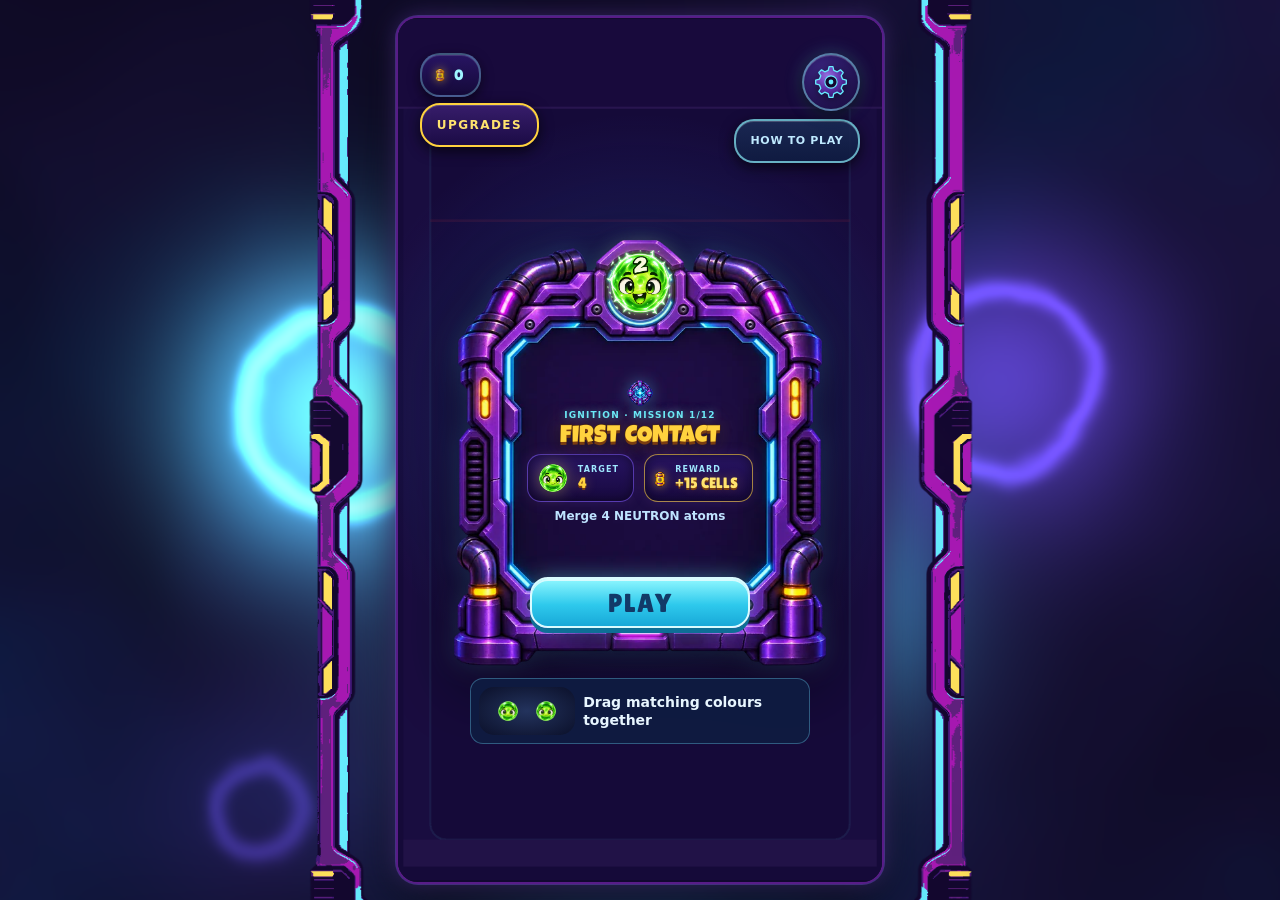
==== commit b6fa08e2: "HUD: DOM wallet+NEXT row, bare pause icon, CHAIN under pause" ====
--- a/index.html
+++ b/index.html
@@ -8,8 +8,8 @@
     <link rel="apple-touch-icon" href="./images/icon.png" />
     <meta name="description" content="Drag matching atoms together, charge them up and set off chain reactions. Complete reactor missions and unleash an Atomic Blast in Atom Smash!" />
     <title>Atom Smash!</title>
-    <script type="module" crossorigin src="./assets/index-gchyYb9w.js"></script>
-    <link rel="stylesheet" crossorigin href="./assets/index-BFCTga16.css">
+    <script type="module" crossorigin src="./assets/index-C6JCPwVA.js"></script>
+    <link rel="stylesheet" crossorigin href="./assets/index-DL8khLeP.css">
   </head>
   <body>
     <!-- Inline splash paints before JS/CSS arrive — the portal build's first
--- a/assets/index-DL8khLeP.css
+++ b/assets/index-DL8khLeP.css
@@ -0,0 +1 @@
+:root{--bg: #0b1020;--panel: #111a33;--panel-2: #16213c;--line: #263555;--text: #e2e8f0;--muted: #94a3b8;--accent: #34d399;--accent-2: #60a5fa;--danger: #ef4444}*{box-sizing:border-box}html,body,#root{height:100%;margin:0}body{background:var(--bg);color:var(--text);font:16px/1.5 system-ui,-apple-system,Segoe UI,sans-serif;-webkit-font-smoothing:antialiased;-webkit-user-select:none;-moz-user-select:none;-ms-user-select:none;user-select:none;-webkit-touch-callout:none}.app-shell{--safe-top: max(16px, env(safe-area-inset-top, 0px));--safe-bottom: max(16px, env(safe-area-inset-bottom, 0px));height:100%;display:flex;align-items:center;justify-content:center;padding:var(--safe-top) max(16px,env(safe-area-inset-right,0px)) var(--safe-bottom) max(16px,env(safe-area-inset-left,0px))}.menu,.panel,.game-frame{width:min(100%,520px);height:min(100%,900px);background:var(--panel);border:1px solid var(--line);border-radius:20px;overflow:hidden;position:relative;display:flex;flex-direction:column}.is-game{--frame-w: min(100%, 720px, calc((100dvh - var(--safe-top) - var(--safe-bottom)) * .5625), 506px);--frame-h: calc(var(--frame-w) / .5625)}.is-game .game-frame{aspect-ratio:720 / 1280;width:var(--frame-w);height:auto;border-radius:22px;border:2px solid #581c87;box-shadow:0 0 0 1px #8b5cf655,0 0 24px #8b5cf659,0 12px 40px #000000e6}.arcade-bezel-mobile{position:absolute;inset:0;border-radius:22px;pointer-events:none;z-index:4;overflow:hidden;box-sizing:border-box;border:4px solid #3b0764;box-shadow:inset 0 0 0 1.5px #67edff88,inset 0 0 10px #67edff40,0 0 0 1.5px #7e22ce,0 8px 32px #000c}@media(min-width:760px)and (min-height:400px)and (orientation:landscape){.arcade-bezel-mobile{display:none}}.arcade-bezel-mobile .bezel-rail{position:absolute;top:0;bottom:0;width:clamp(8px,2.2cqw,12px);z-index:1}.arcade-bezel-mobile .bezel-rail.left{left:0;background:linear-gradient(90deg,#24073d,#4a1570 50%,#60217e 90%,#24073d);border-right:1.5px solid #67edff88;box-shadow:inset 1px 0 3px #ffffff26,1px 0 6px #67edff4d}.arcade-bezel-mobile .bezel-rail.right{right:0;background:linear-gradient(270deg,#24073d,#4a1570 50%,#60217e 90%,#24073d);border-left:1.5px solid #67edff88;box-shadow:inset -1px 0 3px #ffffff26,-1px 0 6px #67edff4d}.arcade-bezel-mobile .bezel-cell{position:absolute;width:clamp(4px,1.1cqw,6px);height:clamp(24px,6cqw,36px);border-radius:3px;background:linear-gradient(180deg,#fff9c4,#ffe15b 45%,#eab308);border:1px solid #ffffffaa;box-shadow:0 0 8px #ffe15b,0 0 16px #ffe15b99;z-index:2}.arcade-bezel-mobile .bezel-cell.top-left{top:22%;left:2px}.arcade-bezel-mobile .bezel-cell.bottom-left{top:74%;left:2px}.arcade-bezel-mobile .bezel-cell.top-right{top:22%;right:2px}.arcade-bezel-mobile .bezel-cell.bottom-right{top:74%;right:2px}.arcade-bezel-mobile .bezel-corner{position:absolute;width:24px;height:24px;z-index:2;border-color:#7e22ce;border-style:solid}.arcade-bezel-mobile .bezel-corner.top-left{top:0;left:0;border-width:3px 0 0 3px;border-top-left-radius:20px}.arcade-bezel-mobile .bezel-corner.top-right{top:0;right:0;border-width:3px 3px 0 0;border-top-right-radius:20px}.arcade-bezel-mobile .bezel-corner.bottom-left{bottom:0;left:0;border-width:0 0 3px 3px;border-bottom-left-radius:20px}.arcade-bezel-mobile .bezel-corner.bottom-right{bottom:0;right:0;border-width:0 3px 3px 0;border-bottom-right-radius:20px}.arcade-bezel-mobile .bezel-bolt{display:block;position:absolute;width:4px;height:4px;border-radius:50%;background:#ffe15b;box-shadow:0 0 6px #ffe15b}.arcade-bezel-mobile .bezel-corner.top-left .bezel-bolt{top:4px;left:4px}.arcade-bezel-mobile .bezel-corner.top-right .bezel-bolt{top:4px;right:4px}.arcade-bezel-mobile .bezel-corner.bottom-left .bezel-bolt{bottom:4px;left:4px}.arcade-bezel-mobile .bezel-corner.bottom-right .bezel-bolt{bottom:4px;right:4px}.arcade-bezel-mobile .bezel-bumper{position:absolute;left:24px;right:24px;height:5px;z-index:1}.arcade-bezel-mobile .bezel-bumper.top{top:0;background:linear-gradient(180deg,#24073d,#4a1570);border-bottom:1.5px solid #67edff88;box-shadow:0 1px 4px #67edff40}.arcade-bezel-mobile .bezel-bumper.bottom{bottom:0;background:linear-gradient(0deg,#24073d,#4a1570);border-top:1.5px solid #67edff88;box-shadow:0 -1px 4px #67edff40}.reactor-console{position:fixed;inset:0;z-index:0;pointer-events:none}.rc-backdrop{position:absolute;inset:0;width:100%;height:100%;object-fit:cover}.rc-panel{position:absolute;top:50%;transform:translateY(-50%);width:min(calc(var(--frame-h) * .52),calc(50% - var(--frame-w) * .78 - 26px),400px);aspect-ratio:400 / 900;object-fit:contain}.rc-left{right:calc(50% + var(--frame-w) * .78 + 10px)}.rc-right{left:calc(50% + var(--frame-w) * .78 + 10px)}.rc-bezel{position:fixed;left:50%;top:50%;width:calc(var(--frame-w) / .72);height:calc(var(--frame-h) / .8);transform:translate(-50%,-50%);z-index:2;pointer-events:none}@media(max-width:759px),(max-height:399px),(orientation:portrait){.reactor-console{display:none}}.console-energy{position:fixed;inset:0;z-index:3;pointer-events:none}.ce-tube{position:absolute;top:50%;height:calc(var(--frame-h) * .94);width:26px;transform:translate(-50%,-50%);-webkit-mask-image:linear-gradient(transparent,#000 12% 88%,transparent);mask-image:linear-gradient(transparent,#000 12% 88%,transparent)}.ce-tube:before{content:"";position:absolute;inset:0 30%;background:linear-gradient(180deg,transparent,#ffb34055 30% 70%,transparent);filter:blur(4px);animation:ceGlow 2.8s ease-in-out infinite}.ce-t1:before{background:linear-gradient(180deg,transparent,#67edff44 30% 70%,transparent)}@keyframes ceGlow{0%,to{opacity:.25}45%{opacity:.8}60%{opacity:.4}72%{opacity:.9}}.ce-t0{left:calc(50% - var(--frame-w) * .736)}.ce-t1{left:calc(50% - var(--frame-w) * .63)}.ce-t2{left:calc(50% + var(--frame-w) * .632)}.ce-t3{left:calc(50% + var(--frame-w) * .736)}.ce-p{position:absolute;left:50%;bottom:-8px;width:6px;height:22px;border-radius:4px;background:linear-gradient(180deg,transparent,#fffdf2 25%,#ffe9a8 65%,transparent);box-shadow:0 0 14px 4px #ffcf6ebb,0 0 30px 10px #ff8a2a66;opacity:0;animation:ceRise 2.6s linear infinite}.ce-p0{animation-delay:0s}.ce-p1{animation-delay:-.45s;height:15px}.ce-p2{animation-delay:-.9s}.ce-p3{animation-delay:-1.35s;height:12px;width:4px}.ce-p4{animation-delay:-1.8s}.ce-p5{animation-delay:-2.25s;height:17px}.ce-t1 .ce-p{animation-duration:3.1s;background:linear-gradient(180deg,transparent,#eaffff 25%,#9ff3ff 65%,transparent);box-shadow:0 0 14px 4px #67edffbb,0 0 30px 10px #2ec9ec66}.ce-t3 .ce-p{animation-duration:3.3s}.ce-t0 .ce-p2,.ce-t2 .ce-p1{background:linear-gradient(180deg,transparent,#ffeaff 25%,#e8b7ff 65%,transparent);box-shadow:0 0 14px 4px #c86fffbb,0 0 30px 10px #a819b366}@keyframes ceRise{0%{transform:translate(-50%) scale(.4);opacity:0}6%{opacity:1}25%{transform:translate(calc(-50% - 3px),calc(var(--frame-h) * -.24)) scale(1)}50%{transform:translate(calc(-50% + 4px),calc(var(--frame-h) * -.47)) scale(.8)}75%{transform:translate(calc(-50% - 2px),calc(var(--frame-h) * -.7)) scale(1)}96%{opacity:1}to{transform:translate(-50%,calc(var(--frame-h) * -.94)) scale(.3);opacity:0}}@media(prefers-reduced-motion:reduce){.console-energy{display:none}}@media(max-width:759px),(max-height:399px),(orientation:portrait){.console-energy{display:none}}.menu{padding:32px 24px;gap:20px}.menu-head h1{margin:0;font-size:40px;letter-spacing:.02em}.menu-head p{margin:6px 0 0;color:var(--muted)}.menu-modes{display:flex;flex-direction:column;gap:12px;flex:1}.mode-card{display:flex;flex-direction:column;gap:4px;text-align:left;padding:16px 18px;border-radius:14px;border:1px solid var(--line);background:var(--panel-2);color:var(--text);cursor:pointer;transition:transform .08s ease,border-color .12s ease}.mode-card:hover{border-color:var(--accent);transform:translateY(-1px)}.mode-label{font-weight:700;font-size:18px}.mode-blurb{color:var(--muted);font-size:14px}.mode-controls{color:var(--accent-2);font-size:12px;letter-spacing:.04em}.mode-best{color:var(--accent);font-size:12px;font-weight:700}.menu-foot{display:flex;gap:10px}.menu-best{margin:0;color:var(--muted);font-size:13px;text-align:center}button{font:inherit}.primary,.ghost,.danger{padding:10px 16px;border-radius:12px;border:1px solid var(--line);cursor:pointer}.primary{background:var(--accent);color:#04121b;border-color:transparent;font-weight:700}.primary:disabled{opacity:.4;cursor:not-allowed}.ghost{background:transparent;color:var(--text);flex:1}.danger{background:var(--danger);color:#fff;border-color:transparent}.panel{padding:28px 24px;gap:16px;overflow-y:auto}.panel h1{margin:0}.settings-panel{position:fixed;z-index:30;left:50%;transform:translate(-50%);top:max(16px,env(safe-area-inset-top,0px));bottom:max(16px,env(safe-area-inset-bottom,0px));width:min(calc(100% - 32px),480px);height:auto;max-height:calc(100dvh - 32px);background:radial-gradient(circle at 50% 0%,#29185a,#150b33 55%,#0c061d);border:2px solid rgba(112,242,255,.45);border-radius:28px;box-shadow:0 0 35px #70f2ff2e,inset 0 1px 1px #ffffff4d,inset 0 0 24px #3c146e80,0 24px 60px #000000d9;overflow-y:auto;display:flex;flex-direction:column;gap:16px;padding:28px 22px 20px;box-sizing:border-box}.settings-header{text-align:center;flex:0 0 auto;padding-bottom:2px}.settings-title{margin:0;font:clamp(28px,6.5vw,36px)/1 "Lilita One",system-ui,sans-serif;letter-spacing:.08em;color:#fff;text-shadow:0 3px 0 #130a2a,0 0 16px rgba(112,242,255,.7)}.settings-subtitle{margin-top:5px;font:700 11px/1.2 system-ui,-apple-system,sans-serif;letter-spacing:.22em;color:#70f2ff;text-transform:uppercase;opacity:.9;text-shadow:0 0 8px rgba(112,242,255,.45)}.settings-section{display:flex;flex-direction:column;gap:10px;flex:0 0 auto}.settings-section-title{display:flex;align-items:center;gap:8px;font:700 12px/1 Lilita One,system-ui,sans-serif;letter-spacing:.14em;color:#ffe45d;text-transform:uppercase;padding-inline:4px}.settings-section-title:after{content:"";flex:1;height:1px;background:linear-gradient(90deg,rgba(255,228,93,.45),transparent)}.settings-section-icon{color:inherit;flex-shrink:0}.purge-section-title{color:#f87171}.purge-section-title:after{background:linear-gradient(90deg,rgba(248,113,113,.45),transparent)}.settings-card-row{display:flex;align-items:center;justify-content:space-between;gap:14px;padding:12px 16px;border-radius:18px;background:linear-gradient(135deg,#ffffff0e,#ffffff04);border:1px solid rgba(112,242,255,.15);box-shadow:inset 0 1px #ffffff14,0 4px 16px #00000040;cursor:pointer;transition:border-color .15s ease,background .15s ease,transform .12s ease;min-height:60px;box-sizing:border-box}.settings-card-row:hover{border-color:#70f2ff59;background:linear-gradient(135deg,#ffffff14,#ffffff06)}.settings-row-label{display:flex;align-items:center;gap:12px;user-select:none;min-width:0}.settings-icon-bubble{width:38px;height:38px;border-radius:12px;display:grid;place-items:center;flex-shrink:0;box-shadow:inset 0 1px #ffffff4d,0 2px 8px #0000004d}.music-bubble{background:linear-gradient(135deg,#70f2ff26,#0099cc40);border:1px solid rgba(112,242,255,.5);color:#70f2ff;box-shadow:0 0 12px #70f2ff40}.sfx-bubble{background:linear-gradient(135deg,#ffe45d26,#ff880040);border:1px solid rgba(255,228,93,.5);color:#ffe45d;box-shadow:0 0 12px #ffe45d40}.vol-bubble{background:linear-gradient(135deg,#a855f726,#6366f140);border:1px solid rgba(168,85,247,.5);color:#c084fc;box-shadow:0 0 12px #a855f740}.settings-row-texts{display:flex;flex-direction:column;gap:2px;min-width:0}.settings-item-name{font:700 15px/1.2 system-ui,-apple-system,sans-serif;color:#f8fafc;letter-spacing:.01em}.settings-item-desc{font:400 12px/1.2 system-ui,-apple-system,sans-serif;color:#94a3b8;white-space:nowrap;overflow:hidden;text-overflow:ellipsis}.sr-only{position:absolute;width:1px;height:1px;padding:0;margin:-1px;overflow:hidden;clip:rect(0,0,0,0);white-space:nowrap;border:0}.atom-toggle-container{display:flex;align-items:center;justify-content:center;flex-shrink:0}.atom-toggle{width:58px;height:32px;border-radius:20px;padding:3px;box-sizing:border-box;background:#0f1523;border:1.5px solid #2d3b55;box-shadow:inset 0 2px 6px #000000b3;transition:all .25s cubic-bezier(.4,0,.2,1);position:relative;display:flex;align-items:center}.atom-toggle-track{width:100%;height:100%;position:relative}.atom-toggle-core{position:absolute;left:0;top:0;width:24px;height:24px;border-radius:50%;background:radial-gradient(circle at 35% 30%,#94a3b8,#475569 60%,#1e293b);border:1px solid rgba(255,255,255,.2);box-shadow:0 2px 4px #00000080;transition:transform .28s cubic-bezier(.34,1.56,.64,1),background .25s ease,box-shadow .25s ease}.atom-toggle.is-active{background:linear-gradient(90deg,#072a44,#0d4669);border-color:#70f2ff;box-shadow:inset 0 2px 6px #0009,0 0 14px #70f2ff73}.atom-toggle.is-active .atom-toggle-core{transform:translate(26px);background:radial-gradient(circle at 30% 25%,#fff,#b2f8ff 25%,#30cbe9 65%,#0e7490);border-color:#e0faff;box-shadow:0 0 12px #70f2ff,0 0 4px #fff,inset 0 1px 2px #fffc}.volume-card-row{flex-direction:column;align-items:stretch;gap:12px;cursor:default}.volume-card-header{display:flex;align-items:center;justify-content:space-between}.reactor-meter-cluster{display:flex;flex-direction:column;gap:12px;background:#0000004d;padding:12px 14px;border-radius:14px;border:1px solid rgba(112,242,255,.1)}.volume-power-cells{display:grid;grid-template-columns:repeat(6,1fr);gap:6px}.reactor-pip{height:26px;border-radius:6px;border:1px solid rgba(255,255,255,.08);background:#ffffff0a;padding:0;cursor:pointer;position:relative;overflow:hidden;transition:transform .12s ease,border-color .15s ease}.reactor-pip:hover{transform:translateY(-1px);border-color:#ffffff4d}.reactor-pip .pip-core{position:absolute;inset:2px;border-radius:4px;background:transparent;transition:all .2s ease}.reactor-pip.pip-1.is-lit .pip-core{background:linear-gradient(180deg,#b2f8ff,#38bdf8);box-shadow:0 0 10px #38bdf8b3}.reactor-pip.pip-2.is-lit .pip-core{background:linear-gradient(180deg,#a5f3fc,#06b6d4);box-shadow:0 0 10px #06b6d4b3}.reactor-pip.pip-3.is-lit .pip-core{background:linear-gradient(180deg,#99f6e4,#14b8a6);box-shadow:0 0 10px #14b8a6b3}.reactor-pip.pip-4.is-lit .pip-core{background:linear-gradient(180deg,#fef08a,#eab308);box-shadow:0 0 10px #eab308b3}.reactor-pip.pip-5.is-lit .pip-core{background:linear-gradient(180deg,#fed7aa,#f97316);box-shadow:0 0 10px #f97316b3}.reactor-pip.pip-6.is-lit .pip-core{background:linear-gradient(180deg,#fecaca,#ef4444);box-shadow:0 0 12px #ef4444d9}.reactor-pip.is-lit{border-color:#fff6}.plasma-slider-wrap{position:relative;width:100%;height:24px;display:flex;align-items:center}.plasma-slider{-webkit-appearance:none;appearance:none;width:100%;height:8px;border-radius:6px;outline:none;background:linear-gradient(to right,#38bdf8 var(--slider-pct, 60%),#1e293b var(--slider-pct, 60%));box-shadow:inset 0 1px 3px #0009;cursor:pointer;margin:0}.plasma-slider::-webkit-slider-thumb{-webkit-appearance:none;appearance:none;width:24px;height:24px;border-radius:50%;background:radial-gradient(circle at 30% 25%,#fff,#b2f8ff 25%,#30cbe9 65%,#0e7490);border:2px solid #ffffff;box-shadow:0 0 12px #70f2ff,0 2px 6px #0009;cursor:grab;transition:transform .1s ease,box-shadow .15s ease}.plasma-slider::-webkit-slider-thumb:active{cursor:grabbing;transform:scale(1.15);box-shadow:0 0 18px #70f2ff,0 0 8px #fff}.plasma-slider::-moz-range-thumb{width:24px;height:24px;border-radius:50%;background:radial-gradient(circle at 30% 25%,#fff,#b2f8ff 25%,#30cbe9 65%,#0e7490);border:2px solid #ffffff;box-shadow:0 0 12px #70f2ff,0 2px 6px #0009;cursor:grab}.reset-card-row{cursor:default;gap:12px}.reset-card-row .settings-item-desc{white-space:normal}.purge-control{flex-shrink:0}.purge-trigger-btn{font:700 13px/1 Lilita One,system-ui,sans-serif;letter-spacing:.08em;color:#fca5a5;background:#ef44441f;border:1.5px solid rgba(239,68,68,.4);padding:10px 16px;border-radius:12px;cursor:pointer;transition:all .15s ease;white-space:nowrap}.purge-trigger-btn:hover{background:#ef444440;border-color:#ef4444;color:#fff;box-shadow:0 0 14px #ef444466}.confirm-btn-cluster{display:flex;align-items:center;gap:6px;flex-shrink:0}.purge-abort-btn{font:700 11px/1 Lilita One,system-ui,sans-serif;letter-spacing:.06em;color:#94a3b8;background:#ffffff0f;border:1px solid rgba(255,255,255,.15);padding:8px 10px;border-radius:10px;cursor:pointer;white-space:nowrap}.purge-abort-btn:hover{color:#fff;background:#ffffff1f}.purge-confirm-btn{font:700 11px/1 Lilita One,system-ui,sans-serif;letter-spacing:.08em;color:#fff;background:linear-gradient(135deg,#ef4444,#b91c1c);border:1.5px solid #fca5a5;padding:8px 12px;border-radius:10px;cursor:pointer;box-shadow:0 0 16px #ef4444b3;white-space:nowrap;animation:purgePulse 1.2s infinite alternate ease-in-out}@keyframes purgePulse{0%{filter:brightness(1)}to{filter:brightness(1.2);box-shadow:0 0 22px #ef4444e6}}.settings-panel .settings-back{flex:0 0 auto;align-self:center;margin:8px auto 2px}.currency{color:var(--accent);font-weight:700;margin:0}.upgrade-list{list-style:none;margin:0;padding:0;display:flex;flex-direction:column;gap:12px}.upgrade{display:flex;align-items:center;justify-content:space-between;gap:12px;padding:14px;border:1px solid var(--line);border-radius:12px;background:var(--panel-2)}.upgrade-info{display:flex;flex-direction:column;gap:2px}.upgrade-info span{color:var(--muted);font-size:13px}.upgrade-info em{color:var(--accent-2);font-size:12px;font-style:normal}.game-frame{background:var(--bg)}.game-loading{flex:1;display:flex;align-items:center;justify-content:center;color:var(--muted)}.game-canvas{flex:1;min-height:0}.game-canvas canvas{display:block}.game-frame,.game-canvas,.game-canvas canvas{touch-action:none}.game-exit{position:absolute;top:10px;right:10px;width:40px;height:40px;border-radius:50%;border:1px solid var(--line);background:#0b1020b3;color:var(--text);cursor:pointer}.game-pause{position:absolute;top:clamp(12px,3cqw,20px);right:clamp(14px,3.5cqw,22px);width:44px;height:44px;border:none;border-radius:0;background:transparent;color:#e2f7ff;text-shadow:0 0 8px rgba(103,237,255,.9),0 2px 6px rgba(0,0,0,.9);font-size:17px;line-height:1;cursor:pointer;z-index:5}.game-pause[hidden]{display:none}.game-paused{position:absolute;inset:0;z-index:15;display:flex;flex-direction:column;align-items:center;justify-content:center;gap:14px;border:0;background:#0a081eb8;backdrop-filter:blur(3px);padding:20px}.pause-backdrop{position:absolute;inset:0;cursor:pointer}.game-paused>.paused-title{position:relative;z-index:1;pointer-events:none}.pause-resume-text{position:relative;z-index:1;margin:6px 0 4px;padding:12px 6px;min-height:56px;width:min(100%,360px);white-space:nowrap;background:none;border:0;border-radius:18px;color:#ffe98a;font:clamp(16px,5.8vh,40px)/1 "Lilita One",system-ui,sans-serif;letter-spacing:.05em;text-shadow:0 3px 0 #0b1020,0 0 18px #ffd84a99;cursor:pointer;animation:pause-resume-pulse 1.6s ease-in-out infinite}.pause-resume-text:focus-visible{outline:3px solid #ffe98a88;outline-offset:2px}@keyframes pause-resume-pulse{50%{opacity:.75}}@media(prefers-reduced-motion:reduce){.pause-resume-text{animation:none}}.pause-atom-actions{position:relative;z-index:1;display:flex;justify-content:center;gap:18px;margin-top:10px}.pause-atom-actions .pause-secondary-action{width:80px;height:80px;font-size:15px;padding:8px}@media(max-height:520px){.pause-resume-text{font-size:clamp(15px,4.6vh,32px);padding:12px 6px}.pause-atom-actions .pause-secondary-action{width:66px;height:66px;font-size:13px;padding:6px}}.pause-secondary-action{position:relative;isolation:isolate;pointer-events:auto;width:96px;height:96px;padding:12px;border-radius:50%;border:2px solid #fff3b7;background:radial-gradient(circle at 30% 22%,#fffbdc,#ffe771 18%,#ffcb36 48%,#d47a17 80%,#713918);box-shadow:inset 0 3px 7px #ffffffb3,inset -5px -7px 10px #6c310a66,0 0 14px #ffd43c55;color:#38225b;font:17px/1.05 Lilita One,system-ui,sans-serif;cursor:pointer}.pause-secondary-action:before{content:"";position:absolute;inset:19px -10px;border:1px solid #fff0a999;border-radius:50%;transform:rotate(-32deg);pointer-events:none}.pause-secondary-action:after{content:"";position:absolute;width:5px;height:5px;top:16px;right:4px;border-radius:50%;background:#fff9d7;box-shadow:0 0 6px #ffdf7c;pointer-events:none}.pause-secondary-action span{position:relative;display:block;max-width:70px;margin:auto}.pause-atom-menu{border-color:#b8fbff;background:radial-gradient(circle at 30% 22%,#efffff,#91f8ff 18%,#30cbe9 48%,#1871a4 80%,#183965);box-shadow:inset 0 3px 7px #ffffffb3,inset -5px -7px 10px #15387f66,0 0 14px #50e6ff44}.pause-atom-menu:before{border-color:#c3fcff99;transform:rotate(32deg)}.pause-secondary-action:active{filter:brightness(.92)}.pause-secondary-action:focus-visible{outline-offset:8px}.pause-secondary-action:focus-visible{border-radius:50%}.pause-secondary-action:focus-visible{outline:2px solid #fff4c9}.paused-title{font-family:Luckiest Guy,Lilita One,system-ui,sans-serif;font-size:clamp(24px,4vw,32px);color:#fff;letter-spacing:4px;text-shadow:0 4px 0 #31196b,0 0 30px #7a4adf66}.paused-resume{font-family:system-ui,-apple-system,sans-serif;font-size:17px;font-weight:700;color:#aebdda}.overlay{position:absolute;inset:0;background:#060a16db;display:flex;flex-direction:column;align-items:center;justify-content:center;gap:12px;padding:24px;text-align:center}.overlay h2{margin:0;font-size:30px}.overlay-score{margin:0;font-size:20px;color:var(--text)}.overlay-best{margin:0;color:var(--accent);font-weight:700}.overlay-actions{display:flex;gap:10px;width:100%;max-width:320px}.overlay h2{font-family:Luckiest Guy,Lilita One,system-ui,sans-serif;letter-spacing:.04em}.overlay-score{font-family:Lilita One,system-ui,sans-serif;font-size:34px}.stats-grid{display:grid;grid-template-columns:auto auto;gap:6px 22px;font-family:Lilita One,system-ui,sans-serif}.stats-grid span{color:var(--muted, #8ea0c2);font-size:14px;letter-spacing:.08em;align-self:center}.stats-grid b{font-size:22px;text-align:right}.dev-panel{position:absolute;bottom:12px;left:12px;z-index:40;display:flex;flex-direction:column;gap:6px}.dev-panel summary{font:700 12px system-ui,sans-serif;color:#8ea0c2;cursor:pointer;user-select:none}.dev-panel[open] summary{margin-bottom:4px}.dev-panel button{font:600 13px system-ui,sans-serif;padding:7px 12px;border:1px solid #26314f;border-radius:8px;background:#16203a;color:#e2e8f0;cursor:pointer}:root{--accent: #ffe15b;--accent-2: #67edff}body{background:#431978}.app-shell{background:radial-gradient(ellipse at 12% 20%,#316fd4 0,transparent 47%),radial-gradient(ellipse at 90% 80%,#a819b3 0,transparent 48%),linear-gradient(145deg,#282265,#60217e)}button:focus-visible{outline:3px solid #fff;outline-offset:4px}.game-exit{width:44px;height:44px;z-index:5}.game-frame{container-type:inline-size;border-color:#9d6bd799;box-shadow:0 15px 80px #1b074a77}.game-exit[hidden]{display:none}.sr-only{position:absolute;width:1px;height:1px;overflow:hidden;clip-path:inset(50%);white-space:nowrap}.atom-backdrop{position:absolute;inset:0;overflow:hidden;pointer-events:none}.orbit{position:absolute;border:2px solid #b8fbff25;border-radius:50%;width:360px;height:360px}.orbit:after{content:"";position:absolute;inset:16px;border:18px solid #c1fdff09;border-radius:50%}.orbit-a{left:-200px;top:8%;transform:rotate(-25deg) scaleX(1.4)}.orbit-b{right:-230px;bottom:0;width:460px;height:460px}.orbit-c{right:-100px;top:-170px;border-color:#ffe18422;width:340px;height:340px}.energy-node{position:absolute;border-radius:50%;background:#b5fcff20;box-shadow:inset -7px -8px #ffffff0b;width:36px;height:36px}.node-a{top:14%;right:15%}.node-b{bottom:13%;left:8%;width:70px;height:70px}.node-c{display:none}.atomic-menu{isolation:isolate;width:100%;height:100%;border:none;border-radius:0;background:none;padding:22px 26px;gap:12px;overflow-y:auto;scrollbar-width:none;align-items:center}.atomic-menu>.menu-head,.atomic-menu>.menu-modes,.atomic-menu>.menu-foot,.atomic-menu>.menu-daily,.atomic-menu>.menu-challenge{width:min(100%,470px)}.atomic-menu::-webkit-scrollbar,.results-screen::-webkit-scrollbar{display:none}.results-screen{scrollbar-width:none}.atomic-menu>:not(.atom-backdrop):not(.menu-atoms){position:relative}.atomic-menu .menu-head{text-align:center}.atomic-menu .menu-head h1{font:76px/.83 Luckiest Guy,Lilita One,sans-serif;color:#70f2ff;-webkit-text-stroke:1px #192969;text-shadow:0 4px 0 #163675,0 7px 0 #170e4a;transform:rotate(-3deg);padding:9px 0 2px}.atomic-menu .menu-head h1 span{color:#ffe45d;font-size:.86em}.atomic-menu .menu-head p{color:#e0f3ff;font-size:14px;max-width:290px;margin:14px auto 0}.atomic-menu .menu-modes{flex:0;z-index:1}.atomic-menu .mode-card{padding:16px 18px;align-items:center;text-align:center;background:linear-gradient(150deg,#ffe77b,#ffbd3e);border:2px solid #fff0ae;color:#33205f;box-shadow:0 5px #a96219,0 9px 15px #240d4c44;border-radius:24px}.atomic-menu .mode-card:hover{transform:translateY(-2px)}.atomic-menu .mode-card:active{transform:translateY(3px);box-shadow:0 2px #a96219}.atomic-menu .mode-label{font:34px/1.1 Lilita One,sans-serif;width:100%;display:flex;justify-content:center;align-items:center;gap:16px}.play-tri{display:inline-block;width:0;height:0;border-left:.55em solid currentColor;border-top:.38em solid transparent;border-bottom:.38em solid transparent;filter:drop-shadow(0 3px 0 #d58b35)}.atomic-menu .mode-name{font-size:10px;letter-spacing:.15em;font-weight:800}.atomic-menu .mode-blurb{color:#432e69;font-size:13px}.atomic-menu .mode-controls{color:#493274;font-size:10px}.atomic-menu .mode-best{color:#45206a;font-size:12px}.atomic-menu .menu-foot{margin-top:5px}.atomic-menu .ghost{min-height:44px;background:#30185877;border-color:#d4c6ff66;font-size:14px}.atomic-menu .menu-best{color:#e1d9f6;font-size:11px}.atomic-loading{position:absolute;inset:0;z-index:4;display:flex;align-items:center;justify-content:center;flex-direction:column;gap:32px;background:radial-gradient(circle at 50% 45%,#295fbd,transparent 50%),linear-gradient(150deg,#3d237e,#8a258e)}.atomic-loading strong{position:relative;font:25px Lilita One,sans-serif;color:#fff5ad}.loading-orbit{position:relative;width:108px;height:108px;border:2px solid #b5f7ff88;border-radius:50%;animation:orbit-turn 1.8s linear infinite}.loading-orbit:after{content:"";position:absolute;inset:27px;border-radius:50%;background:#ffe36a;box-shadow:0 0 32px #ffe36a66}.loading-orbit i{position:absolute;width:22px;height:22px;border-radius:50%;background:#6aeaff;left:43px;top:-12px;box-shadow:0 0 15px #6aeaff88}.loading-orbit i:nth-child(2){left:88px;top:68px;background:#a9f959}.loading-orbit i:nth-child(3){left:-3px;top:68px;background:#ff7e91}@keyframes orbit-turn{to{transform:rotate(360deg)}}.results-screen{position:absolute;inset:0;z-index:20;overflow:auto;display:flex;align-items:center;justify-content:center;padding:18px;text-align:center;background:radial-gradient(circle at 65% 15%,#f9b44f88,transparent 38%),radial-gradient(circle at 15% 75%,#c344c1bb,transparent 45%),linear-gradient(155deg,#704abde8,#a8279fef 65%,#4f28a5ee)}.results-screen .orbit{border-color:#fff7bd33}.results-card{position:relative;width:100%;max-width:430px;padding:0 16px 15px;border-radius:30px;background:linear-gradient(160deg,#fff6c9,#ffe29c);border:2px solid #fff8d8;box-shadow:0 8px #a43a7d,0 20px 60px #300d6055;color:#3b235e;margin-top:48px}.result-mascot{position:relative;height:clamp(110px,30cqw,150px);margin-top:-55px}.result-mascot img{width:clamp(145px,48cqw,215px);height:clamp(145px,48cqw,215px);position:absolute;left:50%;top:48%;transform:translate(-50%,-50%);filter:drop-shadow(0 4px 10px #e8ab16aa)}.mascot-halo{position:absolute;width:160px;height:160px;max-width:44cqw;max-height:44cqw;left:50%;top:48%;transform:translate(-50%,-50%);border-radius:50%;background:radial-gradient(circle,#ffffed,#ffe99688 55%,transparent 72%)}.result-spark{position:absolute;left:12%;top:8%;color:#fff7b7;font-size:40px;text-shadow:0 0 10px #fff;transform:rotate(12deg)}.result-spark.second{left:auto;right:12%;top:45%;font-size:28px}.result-eyebrow{margin:3px 0 2px;font:800 10px/1.2 system-ui,sans-serif;letter-spacing:.16em;color:#774f83}.results-card h2{font:clamp(28px,8.8cqw,44px)/1.05 "Luckiest Guy","Lilita One",sans-serif;color:#74329b;margin:8px 0 10px;text-shadow:0 2px 0 #fff}.result-score-wrap{position:relative;background:linear-gradient(155deg,#4e2794,#28388d);border:2px solid #9670d0;box-shadow:inset 0 2px 8px #21125666;border-radius:20px;padding:9px 4px 12px}.result-score-label{color:#c7eeff;font:13px Lilita One,sans-serif;letter-spacing:.13em}.result-score{font:clamp(32px,12cqw,62px)/1.1 "Lilita One",sans-serif;margin:3px 0 0;color:#fff6a2;text-shadow:0 3px 0 #9f5c2b;overflow-wrap:anywhere;font-variant-numeric:tabular-nums}.is-settled .result-score{animation:score-punch .3s ease-out 1}@keyframes score-punch{0%{transform:scale(.88)}55%{transform:scale(1.08)}to{transform:scale(1)}}.result-record{font:12px Lilita One,sans-serif;margin:12px 0 -2px;color:#8144a4}.result-stats{display:grid;grid-template-columns:1fr 1fr;gap:10px;padding:16px 0}.result-stats div{display:flex;flex-direction:column;min-width:0}.result-stats b{font:clamp(21px,6cqw,29px)/1.1 "Lilita One",sans-serif;color:#65309c;overflow-wrap:anywhere}.result-stats span{font:800 9px/1.4 system-ui,sans-serif;letter-spacing:.08em;color:#765581;margin-top:3px}.atomic-play{width:100%;display:flex;justify-content:center;gap:16px;align-items:center;min-height:52px;border-radius:18px;border:2px solid #c8ffff;background:linear-gradient(#79f6ff,#26cbe7);color:#213868;box-shadow:0 5px #208ea9;font:25px Lilita One,sans-serif;cursor:pointer}.atomic-play:active{transform:translateY(3px);box-shadow:0 2px #208ea9}.result-menu{color:#684581;font-weight:700;font-size:13px;background:transparent;border:none;min-height:44px;margin-top:10px;cursor:pointer;text-decoration:underline}.score-sparkles{position:absolute;inset:0;pointer-events:none}.score-sparkles i{position:absolute;left:50%;top:55%;color:#fff9ae;font-style:normal;font-size:20px;opacity:0;text-shadow:0 0 5px #ffbe35}.is-settled .score-sparkles i{animation:score-spark .58s ease-out var(--delay) 1}@keyframes score-spark{0%{opacity:1;transform:rotate(var(--angle)) translateY(0) scale(.4)}65%{opacity:1}to{opacity:0;transform:rotate(var(--angle)) translateY(calc(-1 * var(--distance))) scale(.1)}}.qa-phone{max-width:320px!important;max-height:568px!important}.atomic-menu .mission-card{display:flex;flex-direction:column;align-items:center;gap:3px;width:100%;padding:12px 18px 11px;cursor:pointer;border-radius:20px;border:2px solid #bdf4ff;background:linear-gradient(150deg,#5ad4ff,#2a9fe0);color:#123a5e;box-shadow:0 5px #1668a8,0 9px 15px #240d4c44;transition:transform .08s ease}.atomic-menu .mission-card:hover{transform:translateY(-2px)}.atomic-menu .mission-card:active{transform:translateY(2px);box-shadow:0 2px #1668a8}.mission-tag{display:inline-flex;align-items:center;gap:5px;font:800 11px/1 system-ui,sans-serif;letter-spacing:.16em;color:#0d4d78}.mission-tag-badge{width:22px;height:22px}.mission-done-card .mission-tag-badge{width:40px;height:40px}.mission-name{font:26px/1.05 Lilita One,sans-serif;color:#fff;text-shadow:0 2px 0 #1668a8}.mission-obj{display:inline-flex;align-items:center;gap:5px;font-size:12px;font-weight:700;color:#0f4470}.mission-foot{display:flex;align-items:center;justify-content:space-between;width:100%;margin-top:5px}.mission-ladder{display:flex;gap:4px}.mission-ladder i{width:14px;height:5px;border-radius:3px;background:#ffffff3d}.mission-ladder i.done{background:#ffe15b}.mission-ladder i.now{background:#fff}.mission-play{display:flex;align-items:center;gap:6px;font:800 13px/1 system-ui,sans-serif;letter-spacing:.08em;color:#083a5c;background:#ffffff4d;padding:6px 12px;border-radius:999px}.mission-play .play-tri{border-left-color:#083a5c}.mission-intro{position:absolute;inset:0;z-index:15;display:flex;align-items:center;justify-content:center;background:radial-gradient(circle at 50% 45%,#295fbd59,transparent 55%),#140636b8}.mission-card-pop,.mission-card{text-align:center}.mission-intro .mission-card{position:relative;flex:0 0 auto;container-type:inline-size;width:min(88cqw,380px,56vh,48cqh);aspect-ratio:560 / 640;margin-top:8%;color:#eaf6ff;animation:missionCardIn .5s cubic-bezier(.2,1.6,.35,1) both}@keyframes missionCardIn{0%{transform:scale(.55) translateY(30px);opacity:0;filter:brightness(2.2)}60%{transform:scale(1.06) translateY(-4px);opacity:1;filter:brightness(1.35)}to{transform:scale(1) translateY(0);filter:brightness(1)}}.mission-intro .mission-plate{position:absolute;inset:0;width:100%;height:100%;z-index:0;filter:drop-shadow(0 0 12px #67edff26) drop-shadow(0 18px 34px #00000088);animation:missionRim 2.2s ease-in-out infinite}@keyframes missionRim{0%,to{filter:drop-shadow(0 0 10px #67edff1e) drop-shadow(0 18px 34px #00000088)}50%{filter:drop-shadow(0 0 24px #67edff55) drop-shadow(0 18px 34px #00000088)}}.mission-emblem{position:absolute;top:2.5%;left:50%;transform:translate(-50%);width:19%;z-index:1;filter:drop-shadow(0 0 12px #ffe15b88);animation:emblemBob 2.6s ease-in-out infinite}@keyframes emblemBob{0%,to{transform:translate(-50%) translateY(0)}50%{transform:translate(-50%) translateY(-4px)}}.mission-emblem-icon{display:flex;align-items:center;justify-content:center;aspect-ratio:1;border-radius:50%;background:radial-gradient(circle at 35% 28%,#3a2580,#160a3a);border:2px solid #8ff7ff66;box-shadow:0 0 16px #67edff44,inset 0 0 10px #0008}.mission-fields{position:absolute;left:17.2%;top:24.4%;width:65.6%;height:50.9%;display:flex;flex-direction:column;align-items:center;justify-content:center;gap:5px}.mission-badge{width:26px;height:26px;filter:drop-shadow(0 0 8px #67edff55)}.mission-intro .mission-tier{font:800 9px/1 system-ui,sans-serif;letter-spacing:.13em;color:#67edff;text-shadow:0 0 8px #67edff88;white-space:nowrap;max-width:100%}.mission-intro h2{font:clamp(13px,6.4cqw,30px)/1.02 "Luckiest Guy","Lilita One",sans-serif;white-space:nowrap;color:#ffd23e;margin:0;-webkit-text-stroke:1px #4a2500;paint-order:stroke fill;text-shadow:0 3px 0 #7a3d10,0 6px 14px #00000066,0 0 26px #ffb34066}.mission-intro p{display:flex;align-items:center;justify-content:center;gap:6px;margin:0;font-size:12px;font-weight:700;color:#bfe3ff}.mission-intro .mission-go,.mission-done .mission-go,.charge-board .mission-go{position:relative;min-width:172px;min-height:56px;margin-top:4px;border-radius:18px;cursor:pointer;border:2px solid #d9fbff;background:linear-gradient(180deg,#8ff7ff,#2ec9ec 55%,#18a8d8);color:#123a68;box-shadow:0 5px #0e6f96,0 0 22px #67edff66,inset 0 2px #fffa;font:26px Lilita One,sans-serif;letter-spacing:.06em;animation:missionGoPulse 1.6s ease-in-out infinite}@keyframes missionGoPulse{0%,to{box-shadow:0 5px #0e6f96,0 0 14px #67edff55,inset 0 2px #fffa}50%{box-shadow:0 5px #0e6f96,0 0 34px #67edffcc,inset 0 2px #fffa}}.mission-intro .mission-go:active,.mission-done .mission-go:active,.charge-board .mission-go:active{transform:translateY(3px);box-shadow:0 2px #0e6f96;animation:none}.charge-board .mission-go{font-size:19px;min-height:46px}.mission-intro .mission-go{position:absolute;left:21%;top:78.6%;width:58%;height:11.6%;min-width:44px;min-height:44px;margin-top:0;font-size:clamp(17px,7.2cqw,26px)}@media(prefers-reduced-motion:reduce){.mission-intro .mission-card,.mission-intro .mission-plate,.mission-intro .mission-go,.mission-emblem{animation:none!important}}.micon{display:inline-block;overflow:hidden;flex:0 0 auto}.micon img{display:block;width:auto;max-width:none}.mission-chip{position:absolute;top:calc(44px + env(safe-area-inset-top,0px));left:50%;transform:translate(-50%);z-index:5;display:flex;align-items:center;gap:7px;max-width:88%;padding:6px 12px;border-radius:12px;background:linear-gradient(180deg,#241759ee,#14082fee);border:1.5px solid #67edff77;box-shadow:0 0 12px #67edff33,inset 0 1px #ffffff1e,0 4px 10px #0006;pointer-events:none;white-space:nowrap}.mission-chip-title{font:800 10px/1 system-ui,sans-serif;letter-spacing:.08em;color:#9fe8ff;overflow:hidden;text-overflow:ellipsis;text-shadow:0 0 6px #67edff66}.mission-chip-track{width:56px;height:7px;border-radius:4px;background:#0a0422;border:1px solid #67edff44;overflow:hidden;flex:0 0 auto}.mission-chip-track i{display:block;height:100%;background:linear-gradient(90deg,#2ec9ec,#67edff,#ffe15b);border-radius:3px;transition:width .25s;box-shadow:0 0 6px #67edff}.mission-chip-count{font:800 10px/1 system-ui,sans-serif;color:#ffd23e;text-shadow:0 0 6px #ffb34088}.result-mission{position:relative;align-self:center;width:min(96%,330px);aspect-ratio:4 / 1;margin:0 auto 12px}.result-mission-banner{position:absolute;inset:0;width:100%;height:100%}.result-mission-text{position:absolute;inset:20% 12%;display:flex;align-items:center;justify-content:center;gap:6px;font:800 10px/1.25 system-ui,sans-serif;letter-spacing:.05em;text-transform:uppercase;color:#9fe8ff;text-align:center;text-shadow:0 0 8px #67edff55}.result-mission-text>span{min-width:0;display:flex;flex-direction:column;gap:2px}.result-mission-text>span>b{font:800 11px/1.2 Lilita One,sans-serif;color:#dff0ff}.result-mission-text>span>i{font-style:normal;font-weight:700;color:#9fe8ff}.result-mission.done{animation:missionVerdictPop .45s cubic-bezier(.2,1.6,.35,1) both}.result-mission.done .result-mission-text{color:#ffe15b;text-shadow:0 0 8px #ffb34099}.result-mission.done .result-mission-banner{filter:drop-shadow(0 0 14px #ffd23e55)}@keyframes missionVerdictPop{0%{transform:scale(.6);opacity:0}to{transform:scale(1);opacity:1}}@media(prefers-reduced-motion:reduce){.result-mission.done{animation:none}}.replay-character.next-mission .replay-prompt{font-size:19px;letter-spacing:.04em}@media(max-height:670px){.atomic-menu{padding:12px 20px;gap:9px}.atomic-menu .menu-head h1{font-size:55px}.atomic-menu .menu-head p{font-size:12px;margin-top:10px}.menu-cast{flex:0 0 120px;min-height:120px}.atomic-menu .mode-card{padding:11px}}@media(max-width:420px){.app-shell{padding:8px}.atomic-menu{padding-left:18px;padding-right:18px}.atomic-menu .node-c,.atomic-menu .node-b{display:none}}@media(prefers-reduced-motion:reduce){.loading-orbit,.is-settled .result-score,.is-settled .score-sparkles i{animation:none}.score-sparkles{display:none}.mode-card{transition:none}}.atomic-menu .menu-head h1{padding:0;transform:none;font:inherit;text-shadow:none;-webkit-text-stroke:0}.brand-logo{display:block;width:min(100%,440px);height:auto;margin:0 auto;filter:drop-shadow(0 8px 4px #20084855)}.atomic-menu .menu-head p{margin-top:9px;font:17px Lilita One,sans-serif;color:#d8f9ff}.atomic-menu .menu-cast{flex:1 0 135px;height:190px;min-height:135px;max-height:215px}.atomic-menu .intro-yellow{width:114px;height:114px;left:calc(50% - 5px);top:calc(73% + 10px);transform:translate(-50%,-50%) rotate(-8deg)}.atomic-menu .intro-red{width:105px;height:105px;right:5%;top:0;transform:rotate(12deg)}.atomic-menu .intro-green{width:95px;height:95px;left:5%;top:-5%;transform:rotate(-14deg)}.atomic-menu .intro-orbit{inset:19% 6%;border-width:3px;border-color:#a6efff50}.atomic-menu .menu-modes{align-items:center;gap:14px}.atomic-menu .mode-card{position:relative;width:82%;min-height:86px;padding:12px 30px;border-radius:50%/46%;border:3px solid #fff4ba;background:radial-gradient(ellipse at 40% 15%,#fff4a2,#ffe254 46%,#ffa627);box-shadow:inset 0 3px #fff9d6,inset 0 -6px #d98822,0 7px #9e4926,0 13px 20px #230b4644}.atomic-menu .mode-card:before{content:"";position:absolute;width:43%;height:10px;border-radius:50%;background:#ffffffe0;top:7px;left:20%;opacity:.65;pointer-events:none}.atomic-menu .mode-label{font-size:39px;text-shadow:0 1px 0 #fff0aa}.atomic-menu .mode-name{font-size:9px}.atomic-menu .menu-foot{justify-content:center;gap:20px}.atomic-menu .menu-foot .ghost{flex:0 1 155px;border-radius:50px;min-height:48px;background:linear-gradient(#673b9b,#43216d);border:2px solid #ab7dd1;box-shadow:inset 0 2px #c09ce744,0 3px #291347;font:15px Lilita One,sans-serif}.atomic-menu .menu-foot .ghost span{color:#a5f7ff;margin-right:4px}.results-screen{padding:16px 23px;background:radial-gradient(ellipse at 50% 42%,#d46e9288 0,transparent 60%),radial-gradient(circle at 20% 75%,#b247beaa,transparent 45%),linear-gradient(155deg,#6746a0ef,#a8279ff5 65%,#5329a7ef)}.results-card{margin:0;padding:0;background:none;border:none;border-radius:0;box-shadow:none;color:#fff9db}.result-brand-logo{display:block;width:min(45%,175px);height:auto;margin:0 auto 9px;filter:drop-shadow(0 3px 2px #28105c66)}.result-mascot{height:clamp(78px,21cqw,108px);margin-top:0}.result-mascot img{width:clamp(115px,35cqw,158px);height:clamp(115px,35cqw,158px);top:42%}.mascot-halo{width:150px;height:150px;top:45%}.result-spark{left:18%;font-size:26px}.result-spark.second{right:18%;font-size:21px}.result-eyebrow{color:#f2daf7;margin-top:5px;font-size:9px}.results-card h2{color:#fff0a0;font-size:clamp(27px,8.7cqw,41px);margin:6px 0 12px;-webkit-text-stroke:1px #662684;paint-order:stroke fill;text-shadow:0 3px 0 #682977,0 5px 12px #50216f}.result-score-wrap{isolation:isolate;border-radius:50%;border:3px solid #fff2a4;padding:18px 12px 22px;background:radial-gradient(ellipse at 38% 22%,#6851c4,#3b2288 60%,#20174e);box-shadow:inset 0 4px #b8a0fc88,inset 0 -7px #25114b,0 6px #a66350,0 0 23px #ffdf9b55}.result-score-wrap:before{content:"";position:absolute;inset:7px;border:1px solid #c8aaff66;border-radius:50%;z-index:-1;pointer-events:none}.result-score{font-size:clamp(33px,11.8cqw,60px)}.result-score-label{font-size:11px}.result-record{color:#fff6b2;margin:14px 0 0;font-size:11px;text-shadow:0 2px 0 #712578}.result-stats{gap:8px 20px;padding:18px 12px}.result-stats div{position:relative;justify-content:center;min-height:65px;padding:7px 5px 9px;border-radius:50%;background:radial-gradient(ellipse at 40% 15%,#a177c780,#5a2c8a66);border:1px solid #e8c0ff66;box-shadow:inset 0 2px #fff1ff33,0 4px #54217855}.result-stats b{color:#fff6be;font-size:clamp(20px,5.5cqw,27px);text-shadow:0 2px 0 #70367e}.result-stats span{color:#f3e4fa;font-size:8px;letter-spacing:.06em}.atomic-play{position:relative;width:87%;margin:0 auto;min-height:60px;border-radius:50%/46%;border:3px solid #c5ffff;background:radial-gradient(ellipse at 36% 15%,#d1ffff,#5aeeff 45%,#13badc);box-shadow:inset 0 3px #e7ffff,inset 0 -5px #1394bc,0 6px #205782,0 10px 18px #32175366;font-size:25px}.atomic-play:before{content:"";position:absolute;top:5px;left:22%;width:40%;height:7px;border-radius:50%;background:#fffa;pointer-events:none}.result-menu{display:block;border-radius:50px;border:1px solid #d3adf088;background:#50208077;min-height:44px;padding:5px 22px;margin:16px auto 0;color:#f5e9ff;text-decoration:none;font:14px Lilita One,sans-serif;box-shadow:inset 0 2px #ffffff1a}.daily-row{display:flex;flex-direction:column;align-items:center;gap:5px;width:100%;padding:2px 0;border:none;background:none;cursor:pointer;font-family:Lilita One,sans-serif}.daily-row:hover .daily-label{color:#fff3cf}.daily-row:active{transform:translateY(2px)}.daily-label{font-size:17px;color:#ffd97a;letter-spacing:.06em;text-shadow:0 2px 0 #4a1d63}.daily-cast{display:flex;align-items:center;position:relative}.daily-play-embed{width:26px;height:26px;margin-left:9px;align-self:center;pointer-events:none}.daily-play-edge{fill:#ffe9b84d}.daily-play-face{fill:#14082ce6}.daily-cast img{width:27px;height:27px;object-fit:contain;margin:0 -1px;filter:drop-shadow(0 2px 2px #150a3866)}.daily-cast img:nth-child(odd){transform:rotate(-8deg)}.daily-cast img:nth-child(2n){transform:rotate(8deg)}.daily-cast b{font-size:11px;color:#e3d7fb;margin:0 5px 0 6px;text-shadow:0 1px 0 #2a1650}.daily-cast .daily-cast-late{width:30px;height:30px;border-radius:50%;outline:2px solid #ffe9b8;outline-offset:1px;box-shadow:0 0 9px #ffd97a66}.daily-best{font-size:11px;color:#ffe9a8;text-shadow:0 1px 0 #53346e}.challenge-banner{display:flex;align-items:center;justify-content:center;flex-wrap:wrap;gap:6px 10px;margin:10px auto 0;padding:8px 16px;max-width:88%;border-radius:50px;border:2px solid #ffd97a;background:linear-gradient(#6b3a12dd,#47200cdd);box-shadow:0 4px #2c1208,0 8px 16px #230b4644;font-family:Lilita One,sans-serif}.challenge-title{font-size:12px;color:#ffd97a;letter-spacing:.08em}.challenge-text{font-size:11px;color:#ffeecb}.challenge-play{min-height:34px;padding:4px 16px;border-radius:50px;border:2px solid #fff4ba;background:linear-gradient(#ffe254,#ffa627);color:#4c2000;font:13px Lilita One,sans-serif;cursor:pointer;box-shadow:0 3px #9e4926}.challenge-play:active{transform:translateY(2px);box-shadow:0 1px #9e4926}.result-target{color:#bfeaff;margin:8px 0 0;font:11px Lilita One,sans-serif;letter-spacing:.05em;text-shadow:0 2px 0 #2c3f7e}.result-share{display:block;min-height:40px;margin:10px auto 0;padding:4px 20px;border-radius:50px;border:2px solid #9ce9ff;background:linear-gradient(#4c3a9e,#33206e);color:#b8f3ff;font:12px Lilita One,sans-serif;letter-spacing:.05em;cursor:pointer;box-shadow:0 3px #152a52}.result-share:active{transform:translateY(2px);box-shadow:0 1px #152a52}.result-daily{display:block;min-height:40px;margin:8px auto 0;padding:4px 20px;border-radius:50px;border:2px solid #ffd97a;background:linear-gradient(#6b3a12dd,#47200cdd);color:#ffe9b8;font:12px Lilita One,sans-serif;letter-spacing:.05em;cursor:pointer;box-shadow:0 3px #2c1208}.result-daily:active{transform:translateY(2px);box-shadow:0 1px #2c1208}@media(max-height:670px){.atomic-menu{padding:10px 20px;gap:6px}.atomic-menu .brand-logo{max-width:225px}.atomic-menu .menu-head p{font-size:12px;margin-top:4px}.atomic-menu .menu-cast{flex:0 0 82px;min-height:82px}.atomic-menu .menu-cast img{max-width:72px;max-height:72px}.atomic-menu .intro-yellow{max-width:92px;max-height:92px}.atomic-menu .intro-green{left:7%;top:-6%}.atomic-menu .mode-card{min-height:62px;padding:7px 25px}.atomic-menu .mode-label{font-size:30px}.atomic-menu .menu-modes{gap:8px}.atomic-menu .daily-cast img{width:22px;height:22px}.atomic-menu .daily-cast .daily-cast-late{width:24px;height:24px}.atomic-menu .daily-label{font-size:14px}.atomic-menu .daily-row{gap:3px}.atomic-menu .menu-foot .ghost{min-height:38px;font-size:13px}.atomic-menu .menu-best{font-size:10px}}@container (max-width: 360px){.results-screen{padding:12px 18px}.results-card{padding-top:72px}.result-brand-logo{position:absolute;top:0;left:1%;width:130px;margin:0}.result-mascot{position:absolute;top:8px;right:8%;width:74px;height:62px}.result-mascot img{width:98px;height:98px}.result-mascot .mascot-halo{width:95px;height:95px}.result-spark{left:-15%;font-size:18px}.result-spark.second{right:-22%;font-size:15px}.result-eyebrow{font-size:8px;margin:4px 0 0}.results-card h2{font-size:28px;margin:4px 0 10px}.result-score-wrap{padding:13px 9px 17px}.result-score{font-size:37px}.result-score-label{font-size:10px}.result-record{margin-top:10px;font-size:9px}.result-stats{grid-template-columns:repeat(4,minmax(0,1fr));gap:4px;padding:16px 0}.result-stats div{min-height:65px;padding:5px 2px}.result-stats b{font-size:18px}.result-stats span{font-size:7px;letter-spacing:0}.atomic-play{width:91%;min-height:53px;font-size:23px}.result-menu{margin-top:15px}}.result-stats{grid-template-columns:repeat(4,minmax(0,1fr));gap:10px;padding:22px 0}.result-stats div{aspect-ratio:1;min-height:0;width:min(100%,85px);margin:auto;padding:9px 3px;border-radius:50%;border:2px solid #a9e9ff99;background:radial-gradient(circle at 32% 18%,#8c75c9bb,#44216b99 65%,#2f1b5b99);box-shadow:inset 0 3px #fff5ff44,inset 0 -5px #35165344,0 4px #3a175b66}.result-stats div:nth-child(2){border-color:#b6f78d99}.result-stats div:nth-child(3){border-color:#ffe9a099}.result-stats div:nth-child(4){border-color:#ff9eae99}.result-stats b{font-size:clamp(18px,5.2cqw,25px)}.result-stats span{font-size:7px;letter-spacing:.02em;line-height:1.3}@container (max-width: 360px){.result-stats{gap:4px;padding:18px 0}.result-stats div{min-height:0;padding:7px 2px}.result-stats b{font-size:18px}}.result-v6{background:radial-gradient(ellipse at 50% 37%,#d563a77a,transparent 60%),linear-gradient(160deg,#6131a8f5,#a7289bf5 70%,#6a27a6f2)}.result-v6 .results-card{padding:0;margin:auto 0}.results-screen.result-v6{align-items:flex-start}.result-v6 .result-brand-logo{position:static;width:min(42%,160px);height:auto;margin:0 auto 14px}.result-v6 .result-eyebrow{font-size:9px;color:#efcfe9;margin:0 0 5px}.result-v6 h2{margin:0 0 10px;color:#fff7c8;transform:rotate(-3deg);font-size:clamp(29px,8.3cqw,41px)}.result-v6 .result-score-wrap{border:none;border-radius:0;background:none;box-shadow:none;padding:12px 0 10px}.result-v6 .result-score-wrap:before{display:none}.result-v6 .result-score-label{color:#fae0f7;font-size:10px;letter-spacing:.2em}.result-v6 .result-score{font-size:clamp(40px,15.4cqw,76px);line-height:1.15;color:#fff2a0;-webkit-text-stroke:2px #77325f;paint-order:stroke fill;text-shadow:0 4px 0 #df8643,0 7px 0 #733061,0 0 28px #ffd88c55}.result-v6 .result-record{font-size:11px;margin:7px 0 0}.result-v6 .result-stats{grid-template-columns:repeat(4,minmax(0,1fr));gap:8px;padding:22px 0 10px}.result-v6 .result-stats div{min-height:0;width:auto;aspect-ratio:auto;padding:4px 0;background:none;border:none;box-shadow:none;border-radius:0}.result-v6 .result-stats b{color:#fff6de;font-size:clamp(20px,5.5cqw,28px);text-shadow:0 2px 0 #74316d}.result-v6 .result-stats span{font-size:7px;color:#f1d8f2;letter-spacing:.05em;margin-top:6px}.replay-character{appearance:none;position:relative;display:block;width:230px;max-width:100%;height:210px;margin:2px auto 0;padding:0;border:none;background:none;color:#fff7cc;cursor:pointer;border-radius:0;-webkit-tap-highlight-color:transparent}.replay-character:focus-visible{outline:none}.replay-character:focus-visible img{filter:drop-shadow(0 0 24px #fff4bc)}.replay-character img{position:absolute;width:210px;height:210px;left:50%;top:0;transform:translate(-50%);filter:drop-shadow(0 3px 15px #ffc35f55);transition:filter .12s,transform .12s}.replay-character:hover img{filter:drop-shadow(0 0 22px #fff0a6aa);transform:translate(-50%) scale(1.05) rotate(-4deg)}.replay-character:active img{transform:translate(-50%) scale(.91)}.replay-charge{position:absolute;inset:0 0 15px;border-radius:50%;background:radial-gradient(circle,#fff6b52a,#ffde6b0d 45%,transparent 70%);pointer-events:none}.replay-turn{position:absolute;right:7px;bottom:42px;color:#b7faff;font:48px/1 Lilita One,sans-serif;transform:rotate(-15deg);text-shadow:0 3px 0 #5c2988}.replay-prompt{position:absolute;bottom:0;left:0;right:0;font:20px Lilita One,sans-serif;color:#fff4bc;text-shadow:0 2px 0 #73286e}.result-v6 .result-menu{background:none;border:none;box-shadow:none;padding:6px 18px;margin:12px auto 0;min-height:44px;color:#eed5f1;font:13px system-ui,sans-serif;text-decoration:underline;text-underline-offset:4px}@container (max-width: 360px){.result-v6 .results-card{padding:0}.result-v6 .result-brand-logo{position:static;width:120px;margin:0 auto 9px}.result-v6 h2{font-size:28px;margin-bottom:8px}.result-v6 .result-score-wrap{padding:8px 0}.result-v6 .result-score{font-size:44px}.result-v6 .result-stats{padding:16px 0 5px}.result-v6 .result-stats b{font-size:20px}.result-v6 .result-stats span{font-size:6.5px}.result-v6 .result-record{font-size:9px}.result-v6 .replay-character{width:190px;height:160px}.result-v6 .replay-character img{width:160px;height:160px}.result-v6 .replay-prompt{font-size:17px}.result-v6 .replay-turn{right:11px;bottom:33px;font-size:36px}.result-v6 .result-menu{margin-top:7px}}@media(prefers-reduced-motion:reduce){.replay-character img{transition:none}.replay-character:hover img,.replay-character:active img{transform:translate(-50%)}}.atom-field{position:fixed;inset:0;pointer-events:none;overflow:hidden;background:radial-gradient(ellipse at 30% 30%,#3a2a7a,transparent 60%),radial-gradient(ellipse at 75% 70%,#1c3f8a,transparent 55%),#170b3e}.atom-field__canvas{width:100%;height:100%;display:block}.menu-atoms{position:fixed;inset:0;pointer-events:none;overflow:hidden}.menu-atoms .ma{position:absolute;width:98px;filter:drop-shadow(0 6px 14px #1b074acc) drop-shadow(0 0 22px #67edff2e)}.ma-a{top:11%;left:max(3%,calc(50% - 505px));animation:maDrift 11s ease-in-out infinite alternate}.ma-b{top:18%;right:max(4%,calc(50% - 505px));width:86px;animation:maDrift 13s -4s ease-in-out infinite alternate-reverse}.ma-c{bottom:13%;right:max(5%,calc(50% - 480px));width:110px;animation:maDrift 9s -2s ease-in-out infinite alternate}.ma-d{bottom:30%;left:max(3%,calc(50% - 480px));width:92px;animation:maDrift 12s -7s ease-in-out infinite alternate-reverse}@media(max-width:640px){.menu-atoms .ma{display:none}}@media(min-width:641px)and (max-height:520px){.menu-atoms .ma{width:52px}}@keyframes maDrift{0%{transform:translate(0) rotate(-7deg)}to{transform:translate(16px,-22px) rotate(8deg)}}.ma-merge{position:absolute;left:max(15%,calc(50% - 430px));top:52%;width:0;height:0}@media(max-width:640px){.ma-merge{left:24%;top:auto;bottom:15%}}@media(min-width:641px)and (max-height:520px){.ma-merge{left:16%;top:auto;bottom:22%}}.ma-merge img{position:absolute;width:56px;translate:-50% -50%}.ma-m-a{animation:maA 12s ease-in-out infinite}.ma-m-b{animation:maB 12s ease-in-out infinite}.ma-m-d{opacity:0;animation:maD 12s ease-in-out infinite}.ma-flash{position:absolute;width:10px;height:10px;translate:-50% -50%;border-radius:50%;background:#fff;opacity:0;box-shadow:0 0 18px 10px #aef4ffcc,0 0 42px 26px #7f6cff55;animation:maFlash 12s ease-in-out infinite}@keyframes maA{0%,8%{transform:translate(-92px,-10px) rotate(-8deg)}26%{transform:translate(-10px) rotate(4deg)}31%,68%{transform:translate(-4px) scale(.92)}80%,to{transform:translate(-92px,-10px) rotate(-8deg)}}@keyframes maB{0%,8%{transform:translate(92px,12px) rotate(9deg);opacity:1}26%{transform:translate(10px) rotate(-5deg);opacity:1}31%,70%{transform:translate(4px) scale(.2);opacity:0}78%{opacity:0}88%,to{transform:translate(92px,12px) rotate(9deg);opacity:1}}@keyframes maD{0%,30%{opacity:0;transform:scale(.4)}36%{opacity:1;transform:scale(1.18)}44%,66%{opacity:1;transform:scale(1) translateY(-4px)}74%,to{opacity:0;transform:scale(.5)}}@keyframes maFlash{0%,29%{opacity:0;transform:scale(.2)}32%{opacity:1;transform:scale(1.4)}38%,to{opacity:0;transform:scale(2.6)}}@media(prefers-reduced-motion:reduce){.menu-atoms .ma,.ma-merge img,.ma-flash{animation:none!important}.ma-m-d,.ma-flash{opacity:0!important}}.atomic-menu .mode-card{width:100%;min-height:76px;padding:4px 20px;border:none;border-radius:0;background:none;box-shadow:none}.atomic-menu .mode-card:before{display:none}.atomic-menu .mode-card:hover{transform:rotate(-3deg) scale(1.04)}.atomic-menu .mode-card:active{transform:scale(.96);box-shadow:none}.atomic-menu .mode-label{font-size:46px;color:#fff1a4;text-shadow:0 3px 0 #d58b35,0 6px 0 #4c256e}.atomic-menu .mode-name{color:#d6e3ff;margin-top:5px;font-size:9px}.atomic-menu .menu-foot .ghost{border:none;background:none;box-shadow:none;border-radius:0;font-size:14px}.atomic-menu .menu-foot .ghost span{font-size:21px;vertical-align:middle}.atomic-menu .node-b{display:none}.atomic-menu>.menu-settings{position:absolute;z-index:2;left:7%;bottom:5%;width:70px;height:70px;padding:0;display:grid;place-items:center;border:0;border-radius:50%;background:#b5fcff20;box-shadow:inset -7px -8px #ffffff0b;color:#a5f7ff;cursor:pointer}.atomic-menu .menu-settings span{display:block;font:42px/1 system-ui,sans-serif}.atomic-menu .menu-settings:hover{background:#b5fcff32}.atomic-menu .menu-settings:active{filter:brightness(.85)}.atomic-menu .menu-foot{min-height:48px;align-items:center}.atomic-menu .menu-foot .menu-best{font:14px/1.4 Lilita One,sans-serif;color:#e1d9f6}.settings-back{flex:0 0 auto;width:64px;height:64px;padding:0;margin:16px auto 0;display:grid;place-items:center}.settings-back:before{inset:13px -7px}.settings-back:after{top:10px;right:3px}.settings-back .settings-return-arrow{width:40px;height:40px;display:block;overflow:visible;color:#38205f;filter:drop-shadow(0 1px 0 #eaffff88)}.settings-return-arrow .return-curve{fill:none;stroke:currentColor;stroke-width:6;stroke-linecap:round}.settings-return-arrow .return-head{fill:currentColor}@media(max-width:420px),(max-height:670px){.atomic-menu>.menu-settings{width:56px;height:56px;left:18px;bottom:12px}.atomic-menu .menu-foot{padding-inline:60px;min-height:56px}}.atomic-menu .menu-foot .menu-best{width:100%;min-width:0;text-align:center;overflow-wrap:anywhere}.atomic-menu .menu-cast{display:grid;place-items:end center;padding-block:8px 12px;min-height:150px;flex-basis:150px}.atomic-menu .intro-yellow{position:relative;left:auto;top:auto;transform:rotate(-8deg)}.atomic-menu .mode-card:hover{transform:scale(1.02)}@media(max-height:670px){.atomic-menu .menu-cast{flex:0 0 112px;min-height:112px;height:112px}}@media(max-height:520px){.atomic-menu{padding:6px 26px;gap:4px}.atomic-menu .menu-head h1{font-size:38px;padding-top:0}.atomic-menu .menu-head p{display:none}.atomic-menu .menu-cast{flex:0 0 62px;min-height:62px;height:62px;padding-block:0 4px}.atomic-menu .mission-card{padding:6px 16px 7px;gap:0}.atomic-menu .mission-name{font-size:19px}.atomic-menu .mission-foot{margin-top:3px}.atomic-menu .menu-modes{gap:4px}}@media(min-height:521px)and (max-height:720px){.atomic-menu{padding:12px 26px;gap:8px}.atomic-menu .menu-head h1{font-size:58px}.atomic-menu .menu-head p{margin-top:8px}.atomic-menu .menu-cast{flex:0 0 96px;min-height:96px;height:96px}}.mission-gear{position:absolute;top:4%;right:4.5%;z-index:16;width:58px;height:58px;border-radius:50%;cursor:pointer;display:flex;align-items:center;justify-content:center;border:2px solid #8ff7ff77;background:radial-gradient(circle at 35% 30%,#3a2580,#160a3a);box-shadow:0 4px 14px #000a,0 0 18px #67edff44,inset 0 1px #ffffff2e}.mission-gear svg{filter:drop-shadow(0 2px 5px #00000088)}.mission-gear:hover svg{animation:gearSpin 1.1s linear infinite}@keyframes gearSpin{to{transform:rotate(90deg)}}.mission-gear:active{transform:translateY(2px)}.mission-targets{display:flex;justify-content:center;gap:10px}.mission-target{display:inline-flex;align-items:center;gap:8px;padding:6px 14px 6px 8px;border-radius:14px;background:linear-gradient(180deg,#2a1666ee,#180a3fee);border:1.5px solid #6f4fd8aa;box-shadow:inset 0 0 12px #0007,0 0 14px #b06bff22}.mission-target img{width:34px;height:34px;filter:drop-shadow(0 0 8px #ffe15b66)}.mission-target b{font:20px/1 Lilita One,sans-serif;color:#ffd23e;text-shadow:0 2px 0 #7a3d10,0 0 12px #ffb34055}.mission-target-text{display:flex;flex-direction:column;align-items:flex-start;gap:1px}.mission-target-text i{font:700 8px/1 system-ui,sans-serif;letter-spacing:.14em;color:#9fe8ff;font-style:normal}.mission-target-text b{font-size:15px}.mission-target.is-reward{border-color:#ffd23e99}.mission-target.is-reward .cell-glyph{transform:scale(1.15)}.mission-target.is-reward b{color:#ffe36e}.mission-upgrades{position:absolute;left:4.5%;top:calc(4% + 50px);z-index:16;font:800 12px/1 system-ui,sans-serif;letter-spacing:.12em;color:#ffe36e;background:linear-gradient(180deg,#3a1f6eee,#1c0c46ee);border:2px solid #ffd23e;border-radius:20px;padding:8px 15px;min-height:44px;cursor:pointer;box-shadow:0 4px 14px #000a,inset 0 1px #fff3}.mission-upgrades:active{transform:translateY(2px)}.mission-done{position:absolute;inset:0;z-index:18;display:flex;align-items:center;justify-content:center;background:radial-gradient(circle at 50% 42%,#295fbd4d,transparent 55%),#14063699;animation:doneFade .25s ease-out both}@keyframes doneFade{0%{opacity:0}to{opacity:1}}.mission-done-card{position:relative;flex:0 0 auto;width:min(84cqw,340px,86vh);aspect-ratio:560 / 440;animation:missionCardIn .45s cubic-bezier(.2,1.6,.35,1) both}.mission-done.is-milestone .mission-done-contract strong{font-size:min(12px,3.2cqw);letter-spacing:.06em}.mission-done.is-milestone .mission-done-go{min-height:44px}.mission-done.is-milestone .mission-special-glyph{width:26px;height:26px;vertical-align:-7px;margin-right:6px;filter:drop-shadow(0 0 6px #67edff88)}.mission-done-stars{position:absolute;left:0;right:0;bottom:96%;z-index:2;display:flex;justify-content:center;align-items:flex-end;gap:3%;pointer-events:none;filter:drop-shadow(0 3px 0 #7a3d10) drop-shadow(0 0 10px #ffb34088)}.mission-done-stars i{width:17%;aspect-ratio:1;background:linear-gradient(180deg,#fffbd0,#ffd23e 50%,#f59a12);clip-path:polygon(50% 0,61% 35%,98% 35%,68% 57%,79% 91%,50% 70%,21% 91%,32% 57%,2% 35%,39% 35%);animation:doneStar .42s cubic-bezier(.2,1.7,.4,1) .32s both}.mission-done-stars i:nth-child(2){width:23%;margin-bottom:4%;animation-delay:.58s}.mission-done-stars i:nth-child(3){animation-delay:.84s}@keyframes doneStar{0%{transform:scale(2.6) rotate(-40deg);opacity:0}60%{opacity:1}to{transform:scale(1) rotate(0);opacity:1}}.mission-done-plate{position:absolute;inset:0;width:100%;height:100%;z-index:0;filter:drop-shadow(0 0 14px #67edff2e) drop-shadow(0 18px 36px #000000aa)}.mission-done-title{position:absolute;left:13.2%;top:6.8%;width:73.6%;height:12.3%;z-index:1;display:flex;align-items:center;justify-content:center;font:21px/1 Luckiest Guy,Lilita One,sans-serif;color:#ffd23e;-webkit-text-stroke:1px #4a2500;paint-order:stroke fill;text-shadow:0 2px 0 #7a3d10,0 0 20px #ffb34077;white-space:nowrap}.mission-done-contract{position:absolute;left:11.1%;top:23.6%;width:77.9%;height:18%;z-index:1;display:flex;flex-direction:column;align-items:center;justify-content:center;gap:2px}.mission-done-contract strong{font:800 12px/1 system-ui,sans-serif;letter-spacing:.1em;color:#8ff7ff;text-shadow:0 0 10px #67edff88;white-space:nowrap}.mission-done-contract>i{font-size:10px;font-style:normal;font-weight:700;color:#bfe3ff;white-space:nowrap;overflow:hidden;text-overflow:ellipsis;max-width:100%}.mission-done-cells{display:inline-flex;align-items:center;gap:8px;font:800 19px/1 Lilita One,sans-serif;color:#ffe36e;letter-spacing:.04em;text-shadow:0 2px 0 #7a3d10,0 0 16px #ffb340aa;white-space:nowrap}.mission-done-cells .cell-glyph{transform:scale(1.2)}.mission-done-next{position:absolute;left:11.1%;top:45.5%;width:77.9%;height:34%;z-index:1;display:flex;flex-direction:column;align-items:center;justify-content:center;gap:6px}.mission-done-nexttitle{font:min(20px,5.4cqw)/1 "Lilita One",sans-serif;color:#ffe36e;letter-spacing:.04em;display:flex;align-items:center;justify-content:center;gap:8px;text-shadow:0 2px 0 #7a3d10,0 0 18px #ffb34099;white-space:nowrap}.mission-done-obj{font-size:14px;font-weight:700;color:#dff0ff;text-align:center}.mission-done-reward{font:700 10px/1 Lilita One,sans-serif;font-style:normal;color:#ffd23e;letter-spacing:.08em;text-shadow:0 0 10px #ffb34077;white-space:nowrap}.cell-glyph{display:inline-block;width:14px;height:19px;background:url(../images/cells-v1/cell-upright.webp) center / contain no-repeat;filter:drop-shadow(0 0 4px #ffd23e88)}.cell-count{position:absolute;top:4%;left:4.5%;z-index:16;display:inline-flex;align-items:center;gap:7px;padding:8px 15px 8px 11px;border-radius:20px;border:2px solid #8ff7ff55;background:linear-gradient(180deg,#2a1666ee,#160a3aee);box-shadow:0 4px 12px #0008,inset 0 1px #fff2;font:15px/1 Lilita One,sans-serif;color:#9ff5ff;letter-spacing:.04em}.cell-burst{position:absolute;inset:0;z-index:0;pointer-events:none}.cell-burst i{position:absolute;left:50%;top:52%;width:16px;height:20px;margin:-10px 0 0 -8px;background:url(../images/cells-v1/cell-single.webp) center / contain no-repeat;filter:drop-shadow(0 0 6px #ffd23eaa);animation:cellFly 1.2s cubic-bezier(.16,.84,.3,1) var(--delay, 0ms) both}@keyframes cellFly{0%{transform:translateY(12px) scale(.3) rotate(0);opacity:0}8%{opacity:1}34%{transform:translate(calc(var(--vx) * 46px),calc(var(--peak) * -150px)) scale(var(--pscale, 1)) rotate(calc(var(--vx) * 140deg));opacity:1}to{transform:translate(calc(var(--vx) * 84px),calc(var(--peak) * -150px + 200px)) scale(var(--pscale, 1)) rotate(calc(var(--vx) * 260deg));opacity:0}}.mission-done .mission-done-go{position:absolute;left:30.5%;top:81.2%;width:39%;height:10.5%;z-index:1;min-width:0;min-height:0;margin-top:0;font-size:18px;display:flex;align-items:center;justify-content:center;padding:0}.atom-reveal{position:absolute;top:16%;left:50%;transform:translate(-50%);z-index:17;width:min(74cqw,300px,48cqh);aspect-ratio:480 / 560;pointer-events:none;box-shadow:0 0 0 9999px #06031499;filter:drop-shadow(0 14px 34px #000000aa) drop-shadow(0 0 34px #ffb34033);animation:revealIn .6s cubic-bezier(.2,1.5,.35,1) both}.atom-reveal.is-fading{animation:revealOut .6s ease both}@keyframes revealOut{0%{opacity:1;transform:translate(-50%) scale(1)}to{opacity:0;transform:translate(-50%) translateY(-18px)}}@keyframes revealIn{0%{transform:translate(-50%) scale(.4);opacity:0;filter:brightness(2.6)}60%{transform:translate(-50%) scale(1.08);opacity:1;filter:brightness(1.3)}to{transform:translate(-50%) scale(1);opacity:1;filter:brightness(1)}}.atom-reveal-plate{position:absolute;inset:0;width:100%;height:100%;z-index:0}.atom-reveal-sprite{position:absolute;left:23.3%;top:23.6%;width:53.3%;z-index:1;filter:drop-shadow(0 0 14px #ffd96b88);animation:revealSpriteBob 2.6s ease-in-out infinite}@keyframes revealSpriteBob{0%,to{transform:translateY(0)}50%{transform:translateY(-5px)}}.atom-reveal-kicker{position:absolute;left:15%;top:5.7%;width:70%;height:10.7%;z-index:1;display:flex;align-items:center;justify-content:center;font:800 10px/1 system-ui,sans-serif;letter-spacing:.2em;color:#8ff7ff;text-shadow:0 0 10px #67edff99;white-space:nowrap}.atom-reveal-name{position:absolute;left:15.8%;top:79.6%;width:68.4%;height:11%;z-index:1;display:flex;align-items:center;justify-content:center;font:21px/1.05 Luckiest Guy,Lilita One,sans-serif;color:#ffd23e;-webkit-text-stroke:1px #4a2500;paint-order:stroke fill;text-shadow:0 3px 0 #7a3d10,0 0 24px #ffb34088;white-space:nowrap}.result-charge{margin:0;font:800 11px/1.4 system-ui,sans-serif;letter-spacing:.1em;color:#ffd96b;text-shadow:0 0 10px #ffb34066;text-align:center}.result-cells{margin:0;font:800 11px/1.4 system-ui,sans-serif;letter-spacing:.1em;color:#8ff7ff;text-shadow:0 0 10px #67edff66;text-align:center;display:flex;align-items:center;justify-content:center;gap:6px}.result-cells .cell-glyph{width:9px;height:13px;border-radius:4px}.charge-board{position:absolute;inset:0;z-index:19;display:flex;align-items:center;justify-content:center;background:radial-gradient(circle at 50% 42%,#295fbd4d,transparent 55%),#140636aa;animation:doneFade .25s ease-out both}.charge-board-card{position:relative;flex:0 0 auto;width:min(88cqw,400px,76cqh);display:flex;flex-direction:column;align-items:center;gap:12px;padding:40px 20px 20px;border-radius:20px;background:linear-gradient(180deg,#2a1666f5,#140636f8);border:2px solid #67edff55;box-shadow:0 0 30px #67edff33,inset 0 1px #fff2,0 18px 40px #000a;animation:missionCardIn .45s cubic-bezier(.2,1.6,.35,1) both}.charge-board-card h2{margin:0;font:27px/1 Luckiest Guy,Lilita One,sans-serif;color:#ffd23e;-webkit-text-stroke:1px #4a2500;paint-order:stroke fill;text-shadow:0 2px 0 #7a3d10,0 0 20px #ffb34077;letter-spacing:.03em}.charge-board-sub{font:800 11px/1 system-ui,sans-serif;letter-spacing:.18em;color:#8ff7ff;text-shadow:0 0 10px #67edff66}.charge-board-x{position:absolute;top:12px;right:14px;width:32px;height:32px;border-radius:50%;border:1.5px solid #8ff7ff55;cursor:pointer;background:#160a3a;color:#8ff7ff;font-size:18px;line-height:1}.charge-days{display:grid;grid-template-columns:repeat(2,1fr);gap:8px;width:100%}.charge-day{position:relative;display:flex;align-items:center;justify-content:center;padding:9px 10px;border-radius:12px;background:#1c0f4c;border:1.5px solid #4a3a96}.charge-day:last-child{grid-column:1 / -1;justify-self:center;width:calc(50% - 4px)}.charge-day-text{display:flex;flex-direction:column;gap:3px;min-width:0;transform:translateY(-5px);padding-left:46%}.charge-day i{font:900 12px/1 system-ui,sans-serif;font-style:normal;letter-spacing:.1em;color:#8ff7ff;display:block}.charge-day b{font:700 15px/1.15 Lilita One,sans-serif;color:#ffd23e;white-space:nowrap;display:block}.charge-day.is-today{background:linear-gradient(180deg,#3a2580,#1c0f4c);border-color:#ffd23e;box-shadow:0 0 12px #ffb34055,inset 0 0 8px #ffd23e22}.charge-day.is-today i{color:#bffbff}.charge-day.is-claimed{opacity:.55}.charge-day.is-claimed i:after{content:" ✓";color:#7dffb0}.charge-day.is-pending{opacity:.75}.charge-wallet{position:absolute;top:-30px;left:50%;transform:translate(-50%);z-index:21;display:flex;align-items:center;gap:10px;padding:8px 24px 8px 38px;border-radius:20px;border:2px solid #ffd23e88;background:linear-gradient(180deg,#2a1666f5,#160a3af5);box-shadow:0 6px 18px #000a,inset 0 1px #fff2,0 0 18px #ffd23e33}.charge-wallet img{position:absolute;left:-25px;top:50%;transform:translateY(-50%);width:63px;height:63px;object-fit:contain;filter:drop-shadow(0 0 8px #ffd23e88)}.charge-wallet-total{font:28px/1 Lilita One,sans-serif;color:#ffd23e;letter-spacing:.03em}.cell-flight{position:absolute;width:26px;height:26px;margin:-13px 0 0 -13px;object-fit:contain;z-index:25;pointer-events:none;animation:cellFlightTo .75s cubic-bezier(.45,0,.7,1) both}@keyframes cellFlightTo{0%{transform:translate(0) scale(.4) rotate(0);opacity:0}18%{transform:translateY(-26px) scale(1.2) rotate(-10deg);opacity:1}90%{opacity:1}to{transform:translate(var(--tx),var(--ty)) scale(.7) rotate(-35deg);opacity:.85}}.charge-wallet-total.is-bump{display:inline-block;animation:walletBump .22s ease-out}.charge-wallet-num{position:relative;display:inline-block}.claim-sparkles{position:absolute;left:50%;top:50%;width:0;height:0;z-index:2;pointer-events:none}.claim-sparkles.is-icon{left:6px}.claim-sparkles:before{content:"";position:absolute;left:-50px;top:-50px;width:100px;height:100px;border-radius:50%;background:radial-gradient(circle,#fff6c4cc,#ffd23e77,#ffd23e00 70%);will-change:transform,opacity;animation:claimFlash .5s ease-out both}.claim-sparkles i{position:absolute;left:0;top:0;width:var(--s);height:var(--s);margin:calc(var(--s) / -2) 0 0 calc(var(--s) / -2);border-radius:50%;background:radial-gradient(circle,#fffbe0,#ffd23e 40%,#ffbe3566 60%,#ffb34000 75%);will-change:translate,scale,opacity;animation:claimSparkMove 1.1s cubic-bezier(.15,.6,.35,1) var(--d) both,claimSparkScale 1.1s ease-in-out var(--d) both,claimSparkFade 1.1s ease-in var(--d) both}.claim-sparkles i.is-star{border-radius:0;background:#fff3a0;width:calc(var(--s) * 1.5);height:calc(var(--s) * 1.5);margin:calc(var(--s) * -.75) 0 0 calc(var(--s) * -.75);clip-path:polygon(50% 0,62% 38%,100% 50%,62% 62%,50% 100%,38% 62%,0 50%,38% 38%)}@keyframes claimSparkMove{0%{translate:0 0}to{translate:var(--x) var(--y)}}@keyframes claimSparkScale{0%{scale:.5}30%{scale:1}to{scale:.45}}@keyframes claimSparkFade{0%,35%{opacity:1}to{opacity:0}}@keyframes claimFlash{0%{transform:scale(.3);opacity:1}to{transform:scale(1.5);opacity:0}}@media(prefers-reduced-motion:reduce){.claim-sparkles{display:none}}@keyframes walletBump{0%{transform:scale(1)}40%{transform:scale(1.28);color:#fff3b0;text-shadow:0 0 14px #ffd23e}to{transform:scale(1)}}.charge-claim-row{display:flex;gap:9px;width:100%}.charge-board .charge-claim{flex:1 1 0;min-width:0;min-height:52px;margin-top:0;padding:0 10px;font-size:21px;white-space:nowrap}.charge-board .charge-claim-x2{flex:0 0 auto;padding:0 16px;animation:none;border-color:#ffe9b0;background:linear-gradient(180deg,#ffd97a,#f0a92e 55%,#d98a12);color:#5a2c00;box-shadow:0 5px #96600a,0 0 22px #ffb34066,inset 0 2px #fffa}.charge-board .charge-claim-x2:active{box-shadow:0 2px #96600a}.charge-x2-hint{display:block;margin-top:8px;text-align:center;font-size:11px;font-weight:700;letter-spacing:.04em;color:#bfe3ffaa}.charge-day-img{position:absolute;left:2px;top:50%;transform:translateY(-52%);width:60px;height:60px;object-fit:contain;filter:drop-shadow(0 0 6px #ffd23e66)}.charge-day.is-drained .charge-day-img{opacity:.3;transform:scale(.8);transition:opacity .5s,transform .5s}@media(max-height:520px){.charge-board-card{width:min(94cqh * .56,88cqw,210px);padding:14px 12px 12px;gap:7px}.charge-board-card h2{font-size:15px;padding-right:26px}.charge-board-sub{font-size:8px;letter-spacing:.12em}.charge-board-x{width:24px;height:24px;font-size:13px;top:8px;right:9px}.charge-wallet{top:-16px;padding:4px 12px 4px 8px;gap:5px}.charge-wallet img{width:30px;height:40px;left:-13px}.charge-wallet-total{font-size:15px}.claim-sparkles.is-icon{left:2px}.cell-flight{width:16px;height:16px;margin:-8px 0 0 -8px}.charge-days{gap:5px}.charge-day{padding:5px 7px;border-radius:9px}.charge-day-img{width:36px;height:36px;left:3px}.charge-day-text{padding-left:32%}.charge-day i{font-size:9px}.charge-day b{font-size:12px}.charge-claim-row{gap:5px}.charge-board .charge-claim{min-height:36px;font-size:15px}.charge-board .charge-claim-x2{padding:0 10px}}.bay{position:fixed;inset:0;z-index:30;margin:0 auto;max-width:560px;min-height:100%;padding:max(18px,env(safe-area-inset-top,0px)) max(16px,env(safe-area-inset-right,0px)) max(30px,env(safe-area-inset-bottom,0px)) max(16px,env(safe-area-inset-left,0px));display:flex;flex-direction:column;gap:16px;overflow-y:auto;background:radial-gradient(circle at 50% 20%,#241058,#0d0430 70%)}.bay-sub{font:800 10px/1 system-ui,sans-serif;letter-spacing:.2em;color:#67edff;position:absolute;left:2px;top:calc(100% + 4px)}.bay-head{margin-bottom:18px}.bay-head{display:flex;align-items:center;justify-content:space-between;gap:10px;position:relative}.bay-head h1{margin:0;font:26px/1 Luckiest Guy,Lilita One,sans-serif;color:#ffd23e;-webkit-text-stroke:1px #4a2500;paint-order:stroke fill;text-shadow:0 2px 0 #7a3d10,0 0 22px #ffb34066;letter-spacing:.03em}.bay-wallet{display:inline-flex;align-items:center;gap:7px;padding:8px 14px;border-radius:18px;border:2px solid #8ff7ff55;background:linear-gradient(180deg,#2a1666ee,#160a3aee);font:15px/1 Lilita One,sans-serif;color:#9ff5ff;letter-spacing:.04em}.bay-section h2{margin:0 0 8px;font:800 10px/1 system-ui,sans-serif;letter-spacing:.2em;color:#8ff7ff;text-shadow:0 0 10px #67edff55}.bay-list{list-style:none;margin:0;padding:0;display:flex;flex-direction:column;gap:8px}.bay-item{display:flex;align-items:center;gap:12px;padding:10px 12px;border-radius:14px;background:linear-gradient(180deg,#241358ee,#150835ee);border:1.5px solid #4a3a96;box-shadow:inset 0 1px #ffffff14}.bay-item.is-locked{opacity:.6}.bay-atom{width:44px;height:44px;flex:0 0 auto;filter:drop-shadow(0 0 8px #b06bff66)}.bay-info{flex:1 1 auto;display:flex;flex-direction:column;gap:3px;min-width:0}.bay-info strong{font:14px/1 Lilita One,sans-serif;color:#ffe9b0;letter-spacing:.03em}.bay-info span{font:600 11px/1.4 system-ui,sans-serif;color:#bfe3ff}.bay-info em{font:800 9px/1.3 system-ui,sans-serif;font-style:normal;letter-spacing:.14em;color:#7fb8d8}.bay-info .bay-gate{color:#9f8fe0}.bay-buy{flex:0 0 auto;min-width:74px;min-height:44px;padding:0 12px;border-radius:12px;border:none;cursor:pointer;display:inline-flex;align-items:center;justify-content:center;gap:5px;font:15px/1 Lilita One,sans-serif;color:#06283a;background:linear-gradient(180deg,#7df2ff,#27b9e8);box-shadow:0 4px #0e6f96,0 0 14px #67edff55}.bay-buy:disabled{background:#3a3170;color:#9f8fe0;box-shadow:none;cursor:default}.bay-glyph-sm{width:9px;height:13px;border-radius:4px}.bay-back{align-self:center;margin-top:6px;padding:10px 26px;min-height:44px;border-radius:14px;border:1.5px solid #8ff7ff55;cursor:pointer;background:#160a3a;color:#8ff7ff;font:13px/1 Lilita One,sans-serif;letter-spacing:.06em}.mission-boosters{position:absolute;top:calc(100% + 10px);left:50%;transform:translate(-50%);z-index:16;display:flex;flex-direction:column;align-items:center;gap:5px;max-width:96cqw}.booster-row{flex-wrap:nowrap}.mission-boosters-label{font:800 9px/1 system-ui,sans-serif;letter-spacing:.22em;color:#8ff7ff;text-shadow:0 0 8px #67edff66}.booster-row{display:flex;gap:8px;justify-content:center;align-items:stretch}.booster-slot{display:flex;flex-direction:column;align-items:center;justify-content:center;gap:3px;width:112px;padding:10px 10px 9px;border-radius:14px;cursor:pointer;background:linear-gradient(180deg,#241358ee,#150835ee);border:1.5px solid #4a3a96;box-shadow:inset 0 1px #ffffff14,0 4px 10px #0006}.booster-slot:disabled{opacity:.55;cursor:default}.booster-slot.is-on{border-color:#ffd23e;box-shadow:0 0 16px #ffb34066,inset 0 0 10px #ffd23e22}.booster-img{width:26px;height:26px;border-radius:50%;box-shadow:0 0 0 2px #fffc,0 0 10px #67edff66}.booster-slot b{font:11px/1 Lilita One,sans-serif;color:#ffe9b0;letter-spacing:.05em;white-space:nowrap}.booster-slot em{font:800 8px/1 system-ui,sans-serif;font-style:normal;color:#7fb8d8;letter-spacing:.08em}@container (max-width: 300px){.mission-boosters{top:calc(100% + 6px)}.booster-slot{width:auto;min-width:0;padding:6px 8px 5px}.booster-slot b{font-size:9px}.booster-slot em{font-size:7px}}@media(max-height:520px){.mission-boosters{top:57%}.mission-boosters-label{display:none}.booster-slot{padding:3px 6px;min-width:0;gap:2px}.booster-img{width:18px;height:18px}.booster-slot b{font-size:8px}.booster-slot em{font-size:6.5px;white-space:nowrap}}.result-assisted{margin:0;font:800 11px/1.4 system-ui,sans-serif;letter-spacing:.12em;color:#b39ddb;text-align:center}button.cell-count{cursor:pointer;min-width:44px;min-height:44px}button.cell-count:active{transform:translateY(2px)}@media(max-height:520px){.mission-intro .mission-card{width:min(340px,72vh,94%);margin-top:4%}.mission-fields{gap:2px;justify-content:flex-start}.mission-emblem{width:13%;top:3%}.mission-badge{display:none}.mission-intro .mission-tier{font-size:8px}.mission-intro p{font-size:10px;white-space:nowrap}.mission-target img{width:24px;height:24px}.mission-target{padding:4px 8px;gap:4px}.mission-target b{font-size:16px}.mission-intro .mission-go,.mission-done-title{font-size:15px}.mission-done-contract strong{font-size:10px}.mission-done-contract i{font-size:8.5px}.mission-done-nexttitle{font-size:13px}.mission-done-obj{font-size:9.5px}.mission-done .mission-done-go{font-size:14px}.atom-reveal{top:12%}.atom-reveal-name{font-size:16px}.mission-gear{width:48px;height:48px}.mission-gear svg{width:28px;height:28px}}@media(prefers-reduced-motion:reduce){.mission-done,.mission-done-card,.atom-reveal{animation:none!important}}.mission-done-atom{width:34px;height:34px;flex:none;border-radius:50%;box-shadow:0 0 0 2px #fffc,0 0 12px #67edff66}.mission-done-atom.is-next{width:22px;height:22px;vertical-align:middle;margin-left:8px}.mission-done-metric{display:inline-flex;align-items:center;justify-content:center;flex:none}.mission-done-metric.is-next{vertical-align:middle;margin-left:8px}.mission-confetti{position:absolute;inset:0;overflow:hidden;pointer-events:none;z-index:0}.mission-confetti i{position:absolute;top:-8%;width:10px;height:16px;border-radius:2px;opacity:0;animation:confetti-fall var(--dur,1.9s) var(--delay,0ms) ease-in forwards}.mission-confetti i.is-spark{width:9px;height:9px;border-radius:50%;animation:confetti-fall var(--dur,1.9s) var(--delay,0ms) ease-in forwards,confetti-twinkle .5s var(--delay,0ms) infinite alternate}@keyframes confetti-fall{0%{transform:translateY(-4%) rotate(0);opacity:0}8%{opacity:1}to{transform:translate(var(--drift,0px),118vh) rotate(var(--spin,360deg));opacity:.9}}@keyframes confetti-twinkle{0%{transform:scale(.6)}to{transform:scale(1.35)}}@media(prefers-reduced-motion:reduce){.mission-confetti{display:none}}.hud-mid{position:absolute;top:calc(clamp(10px,4.5cqw,26px) + env(safe-area-inset-top));left:50%;transform:translate(-50%);z-index:5;display:flex;align-items:center;gap:10px}.cell-count.is-run{position:static;padding:5px 14px 4px 11px;border-radius:18px;border:2px solid #ffd23e;background:linear-gradient(180deg,#3a1f6eee,#1c0c46ee);box-shadow:0 4px 14px #000a,0 0 14px #ffb34044,inset 0 1px #fff3;font-size:17px;color:#ffe36e}.cell-count.is-run .cell-glyph{transform:scale(1.15)}.cell-count.is-run:active{transform:translateY(2px)}.hud-next{display:inline-flex;align-items:center;gap:5px;padding:4px 10px 4px 8px;border-radius:14px;background:#0e122dc7;border:1.5px solid #67edff44;font:800 11px/1 system-ui,sans-serif;font-style:normal;letter-spacing:.1em;color:#aebdda}.hud-next em{font-style:normal}.hud-next img{width:24px;height:24px;object-fit:contain}.claim-ready{position:absolute;top:4%;left:50%;transform:translate(-50%);z-index:16;white-space:nowrap;font:800 11px/1 system-ui,sans-serif;letter-spacing:.08em;color:#07131a;background:#ffd23e;border:none;border-radius:999px;padding:7px 12px;cursor:pointer;display:inline-flex;align-items:center;gap:6px;min-width:44px;min-height:44px;box-shadow:0 0 14px #ffb34066}.claim-dot{width:6px;height:6px;border-radius:50%;background:#07131a;animation:claim-pulse 1.1s ease-in-out infinite}@keyframes claim-pulse{0%,to{transform:scale(1);opacity:1}50%{transform:scale(1.7);opacity:.5}}.booster-slot.is-empty{opacity:.75;border-style:dashed}.booster-slot.is-empty em{color:#ffd23e}@media(max-height:520px){.booster-slot{width:82px;padding:7px 6px 6px;gap:2px}.booster-slot b{font-size:9px}.booster-slot em{font-size:7px}}@media(max-width:759px),(max-height:860px){.result-v6 .result-brand-logo{width:min(32%,120px);margin-bottom:8px}.result-v6 h2{margin-bottom:6px}.result-v6 .result-charge{letter-spacing:.04em;text-wrap:balance}.result-v6 .result-score-wrap{padding:6px 0}.result-v6 .result-stats{padding:12px 0 4px}.result-v6 .replay-character{width:190px;height:160px}.result-v6 .replay-character img{width:160px;height:160px}.result-v6 .replay-prompt{font-size:17px}.result-v6 .replay-turn{right:11px;bottom:33px;font-size:36px}.result-v6 .result-menu{margin-top:4px}}@media(max-height:700px){.result-v6 .result-brand-logo{width:min(28%,96px);margin-bottom:4px}.result-v6 .result-stats{padding:8px 0 2px}.result-v6 .replay-character{height:140px}.result-v6 .replay-character img{width:130px;height:130px}.result-v6 .replay-turn{bottom:28px;font-size:30px}.result-v6 .result-menu{margin-top:0}}@media(max-height:600px){.result-v6 .result-brand-logo{width:72px}.result-v6 h2{margin-bottom:2px}.result-v6 .result-stats{padding:4px 0 0}.result-v6 .replay-character{height:108px}.result-v6 .replay-character img{width:100px;height:100px}.result-v6 .replay-prompt{font-size:15px}.result-v6 .replay-turn{bottom:20px;font-size:24px}.settings-panel{padding:14px 18px;gap:8px;border-radius:20px}.settings-card-row{padding:8px 12px;min-height:48px;border-radius:14px}.reactor-pip{height:20px}.settings-title{font-size:24px}.settings-panel .settings-back{margin-top:4px;width:52px;height:52px}}@media(max-height:540px){.result-v6 .result-brand-logo{display:none}.result-v6 .replay-character{height:96px}.result-v6 .replay-character img{width:92px;height:92px}}@container (max-width: 330px){.charge-day{padding:7px 6px}.charge-day-img{width:44px;height:44px}.charge-day-text{padding-left:38%}.charge-day i{font-size:10px}.charge-day b{font-size:13px}.charge-claim-row{gap:6px}.charge-board .charge-claim{font-size:17px;padding:0 6px}.charge-board .charge-claim-x2{padding:0 10px}}.mission-done.is-milestone .mission-done-card{filter:drop-shadow(0 0 26px #7a4adf55) drop-shadow(0 16px 40px #000000bb)}.mission-done.is-milestone .mission-done-plate{filter:drop-shadow(0 0 18px #a45ae088) drop-shadow(0 18px 36px #000000aa) hue-rotate(18deg)}.mission-done.is-milestone .mission-done-title{color:#c9a8ff;text-shadow:0 3px 0 #2a1358,0 0 26px #a45ae0aa}.mission-done.is-milestone .mission-done-nexttitle{color:#8ff7ff}.mission-done.is-milestone .mission-done-cells{color:#baf3ff}.mission-done.is-milestone .mission-done-card{aspect-ratio:1}.mission-done.is-milestone .mission-done-title{top:36%;height:9%;font-size:22px;color:#ffd23e;text-shadow:0 2px 0 #7a3d10,0 0 22px #ffb340aa}.mission-done.is-milestone .mission-done-contract{top:45%;height:15%;left:21%;width:58%}.mission-done.is-milestone .mission-done-next{top:59%;height:19%;left:23%;width:54%}.mission-done.is-milestone .mission-done-nexttitle{font-size:15px;letter-spacing:.02em}.mission-done.is-milestone .mission-done-obj{font-size:11px;line-height:1.25}.mission-done.is-milestone .mission-done-go{top:82%;height:11%;left:27%;width:46%}.mission-done.is-milestone .mission-done-stars{bottom:78%}.mission-done.is-milestone .mission-done-title{color:#ffd23e;text-shadow:0 3px 0 #7a3d10,0 0 24px #ffb34099}.mission-done.is-milestone .mission-done-plate{filter:drop-shadow(0 0 22px #67edff55) drop-shadow(0 16px 40px #000000bb)}.crystal-pulse{position:absolute;z-index:3;left:15.5%;top:30%;width:6px;height:20%;background:linear-gradient(180deg,transparent,#baf3ff,#67edff,transparent);border-radius:4px;filter:blur(1px) drop-shadow(0 0 8px #67edff);animation:crystalRailY 2.4s ease-in-out infinite;pointer-events:none}.crystal-pulse-b{position:absolute;z-index:3;left:auto;right:15.5%;top:38%;width:6px;height:20%;background:linear-gradient(180deg,transparent,#baf3ff,#67edff,transparent);border-radius:4px;filter:blur(1px) drop-shadow(0 0 8px #67edff);animation:crystalRailDown 2.4s ease-in-out infinite;pointer-events:none}@keyframes crystalRailY{0%{transform:translateY(0);opacity:0}12%{opacity:1}88%{opacity:1}to{transform:translateY(180%);opacity:0}}@keyframes crystalRailDown{0%{transform:translateY(0);opacity:0}12%{opacity:1}88%{opacity:1}to{transform:translateY(-180%);opacity:0}}@media(prefers-reduced-motion:reduce){.crystal-pulse,.crystal-pulse-b{animation:none;opacity:.55;transform:none}}.bay-destroyer-ring{flex:0 0 auto;display:inline-flex;align-items:center;justify-content:center;width:50px;height:50px;border-radius:50%;border:2.5px solid #ffffffcc;box-shadow:0 0 10px #fff5,inset 0 0 10px #fff2}.bay-destroyer-ring .bay-atom{width:40px;height:40px}.bay-info strong{font-size:16px}.bay-info span{font-size:12.5px}.bay-info em{font-size:10px}.bay-buy{background:linear-gradient(180deg,#3d2a6e,#251a4d);border:2px solid #ffb340aa;color:#ffe9b0;font-size:15px;letter-spacing:.04em}.bay-buy .bay-glyph-sm{width:12px;height:17px}.bay-lock{color:#b9aee8;vertical-align:-2px;margin-right:3px}.bay-buy .bay-glyph-sm{width:18px;height:25px}.bay-wallet .cell-glyph{transform:scale(1.5)}.teach-overlay{position:absolute;inset:0;z-index:200;display:flex;align-items:center;justify-content:center;padding:16px;box-sizing:border-box;background:#09051ad9;pointer-events:auto;overscroll-behavior:contain}.special-teach{position:relative;display:flex;flex-direction:column;align-items:center;gap:14px;width:min(100%,340px);max-height:100%;overflow-y:auto;box-sizing:border-box;padding:22px 18px;border:2px solid #74eaff;border-radius:22px;background:linear-gradient(165deg,#25204a,#100c2a);box-shadow:0 18px 60px #0009,inset 0 1px #ffffff30;color:#f4f2ff;text-align:center;animation:teachDialogIn .18s ease-out}@keyframes teachDialogIn{0%{opacity:0;transform:translateY(8px)}to{opacity:1;transform:none}}.special-teach-kicker{color:#9edcff;font:700 11px/1 system-ui,sans-serif;letter-spacing:.18em}.special-teach-title{margin:0;font:clamp(20px,5cqw,25px)/1.15 "Lilita One",sans-serif;color:#ffe676;letter-spacing:.025em}.special-teach-line{margin:0;font:600 15px/1.45 system-ui,sans-serif;color:#edeaff;max-width:29ch}.special-teach-go,.help-topic{min-height:45px;border:2px solid #78e6ff;border-radius:13px;color:#fff;font:16px/1.15 Lilita One,sans-serif;cursor:pointer}.special-teach-go{flex:none;width:100%;padding:13px 20px;background:linear-gradient(#34bedb,#187eaf);box-shadow:0 3px #07435f}.special-teach-go:active{transform:translateY(2px);box-shadow:none}.help-topics{display:grid;grid-template-columns:1fr 1fr;gap:8px;width:100%}.help-topic{padding:10px 7px;background:#292650;font-size:13px;border-color:#70649c}.special-teach-demo{--demo-atom:36px;--demo-half:18px;--demo-double:42px;position:relative;flex:none;width:100%;height:clamp(104px,22cqh,154px);overflow:hidden;border:1px solid #8fcfff30;border-radius:15px;background:radial-gradient(ellipse at center,#23335d,#0b102a)}.special-teach-demo img{position:absolute;object-fit:contain}.td-mg-a,.td-mg-b{width:var(--demo-atom);height:var(--demo-atom);top:50%;margin-top:calc(-1 * var(--demo-half))}.td-mg-a{left:18%;animation:lessonMergeLeft 3s ease-in-out infinite}.td-mg-b{left:calc(82% - var(--demo-atom));animation:lessonMergeRight 3s ease-in-out infinite}.td-mg-out{width:var(--demo-double);height:var(--demo-double);top:50%;left:50%;margin:calc(-.5 * var(--demo-double)) 0 0 calc(-.5 * var(--demo-double));opacity:0;animation:lessonCharged 3s ease-in-out infinite}@keyframes lessonMergeLeft{0%,25%{left:18%;opacity:1}43%{left:calc(50% - var(--demo-half));opacity:1}48%,to{left:calc(50% - var(--demo-half));opacity:0}}@keyframes lessonMergeRight{0%,25%{left:calc(82% - var(--demo-atom));opacity:1}43%{left:calc(50% - var(--demo-half));opacity:1}48%,to{left:calc(50% - var(--demo-half));opacity:0}}@keyframes lessonCharged{0%,44%{opacity:0;transform:scale(.7)}52%,94%{opacity:1;transform:scale(1)}to{opacity:0}}.td-pop{opacity:1;animation:lessonPop 3s ease-in-out infinite}.td-pop-feed{animation:lessonFeedPop 3s ease-in-out infinite}@keyframes lessonFeedPop{0%,25%{left:18%;opacity:1}43%{left:calc(50% - var(--demo-half));opacity:1}49%,to{left:calc(50% - var(--demo-half));opacity:0}}@keyframes lessonPop{0%,44%{opacity:1;transform:scale(1)}54%,to{opacity:0;transform:scale(1.5)}}.td-ring{position:absolute;left:50%;top:50%;width:28px;height:28px;margin:-14px 0 0 -14px;border:3px solid #8df3ff;border-radius:50%;opacity:0;animation:lessonRing 3s ease-out infinite}@keyframes lessonRing{0%,45%{opacity:0;transform:scale(.6)}50%{opacity:1}72%,to{opacity:0;transform:scale(4)}}.td-feed{left:12%;top:34%;width:34px;height:34px;margin-top:-17px;animation:lessonSpecialFeed 3s ease-in-out infinite}.td-quasar{left:46%;top:34%;width:44px;height:44px;margin:-22px 0 0 -22px;animation:lessonSpecialPop 3s ease-in-out infinite}@keyframes lessonSpecialFeed{0%,20%{left:12%;opacity:1}37%{left:calc(46% - 17px);opacity:1}44%,to{left:calc(46% - 17px);opacity:0}}@keyframes lessonSpecialPop{0%,40%{opacity:1;transform:scale(1)}48%,to{opacity:0;transform:scale(1.3)}}.td-charge,.td-rowv{position:absolute;top:76%;width:32px;height:32px;margin-top:-16px}.td-charge.c0,.td-rowv.v0{left:calc(22% - 16px)}.td-charge.c1,.td-rowv.v1{left:calc(50% - 16px)}.td-charge.c2,.td-rowv.v2{left:calc(78% - 16px)}.td-cs{inset:0;width:100%;height:100%;animation:lessonBeforeCharge 3s ease-in-out infinite}.td-cd{opacity:0;animation:lessonAfterCharge 3s ease-in-out infinite}@keyframes lessonBeforeCharge{0%,45%{opacity:1}54%,to{opacity:0}}@keyframes lessonAfterCharge{0%,46%{opacity:0;transform:scale(.8)}56%,to{opacity:1;transform:scale(1)}}.special-teach-demo[data-demo=rowclear]>u{position:absolute;top:76%;left:10%;width:80%;height:4px;transform-origin:left center;opacity:0;animation:lessonRow 3s ease-out infinite}@keyframes lessonRow{0%,40%{opacity:0;transform:scaleX(.05)}48%{opacity:1;transform:scaleX(1)}65%,to{opacity:0}}.td-rowv{animation:lessonRowVictim 3s ease-out infinite}.td-rowv.v1{animation-delay:.12s}.td-rowv.v2{animation-delay:.24s}@keyframes lessonRowVictim{0%,47%{opacity:1;transform:scale(1)}57%,to{opacity:0;transform:scale(1.35)}}.td-quark{top:50%;left:65%;width:62px;height:62px;margin-top:-31px;animation:lessonQuark 3s ease-in-out infinite}.td-quark-bite{opacity:0;animation:lessonQuark 3s ease-in-out infinite,lessonBite 3s linear infinite}@keyframes lessonQuark{0%,28%{left:65%}42%,50%{left:40%}66%,to{left:65%}}@keyframes lessonBite{0%,31%{opacity:0}36%,55%{opacity:1}61%,to{opacity:0}}.td-victim{top:50%;left:28%;width:36px;height:36px;margin:-18px 0 0 -18px}.td-victim-d{animation:lessonBeforeCharge 3s ease-in-out infinite}.td-victim-s{opacity:0;animation:lessonAfterCharge 3s ease-in-out infinite}.td-chain,.td-ch{top:50%;width:36px;height:36px;margin-top:-18px}.td-chain-a,.td-ch.a{left:18%}.td-chain-b,.td-ch.b{left:calc(50% - 18px)}.td-chain-c,.td-ch.c{left:calc(82% - 36px)}.td-chain-a,.td-flash-a{animation:lessonChainA 3s ease-out infinite}.td-chain-b,.td-flash-b{animation:lessonChainB 3s ease-out infinite}.td-chain-c,.td-flash-c{animation:lessonChainC 3s ease-out infinite}@keyframes lessonChainA{0%,25%{opacity:1;transform:scale(1)}36%,to{opacity:0;transform:scale(1.3)}}@keyframes lessonChainB{0%,43%{opacity:1;transform:scale(1)}54%,to{opacity:0;transform:scale(1.3)}}@keyframes lessonChainC{0%,61%{opacity:1;transform:scale(1)}72%,to{opacity:0;transform:scale(1.3)}}.td-chain-wave{position:absolute;top:50%;left:20%;width:20px;height:20px;margin-top:-10px;border-radius:50%;border:2px solid #8df3ff;opacity:0;animation:lessonChainWave 3s ease-out infinite}@keyframes lessonChainWave{0%,25%{opacity:0;transform:scale(.6)}32%{opacity:1}68%,to{opacity:0;transform:scale(13)}}.td-count{position:absolute;top:14%;left:50%;transform:translate(-50%);white-space:nowrap;font:800 12px/1 system-ui,sans-serif;color:#ffe676;animation:lessonChainLabel 3s linear infinite}@keyframes lessonChainLabel{0%,24%{opacity:0}30%,68%{opacity:1}74%,to{opacity:0}}.td-hero{left:50%;top:50%;width:80px;height:80px;margin:-40px 0 0 -40px;opacity:0;animation:lessonHero 3s ease-out infinite}@keyframes lessonHero{0%,71%{opacity:0;transform:scale(.65)}80%,96%{opacity:1;transform:scale(1)}to{opacity:0}}.td-static{display:none;position:absolute;inset:0;align-items:center;justify-content:space-around;gap:5px;padding:8px;box-sizing:border-box}.td-static>span{display:flex;flex-direction:column;align-items:center;gap:8px;min-width:0}.td-static-art{display:flex;align-items:center;justify-content:center;min-height:40px}.special-teach-demo .td-static img{position:static;width:28px;height:28px}.td-static small{font:700 9px/1 system-ui,sans-serif;color:#adc7ec;letter-spacing:.05em}.td-static b{color:#ffe676}.td-static strong{font:18px/1 Lilita One,sans-serif;color:#8df3ff}.mission-intro.has-opening-guide{flex-direction:column;gap:8px;padding:88px 0 8px;box-sizing:border-box}.mission-intro.has-opening-guide .mission-card{margin-top:0}.mission-demo{display:flex;position:relative;align-items:center;gap:8px;width:min(calc(100% - 24px),340px);padding:8px;box-sizing:border-box;background:#101c42ed;border:1px solid #72dfff55;border-radius:13px}.mission-demo .special-teach-demo{--demo-atom:24px;--demo-half:12px;--demo-double:30px;height:48px;width:96px;border:0;flex:none}.mission-demo-cap{min-width:0;flex:1;color:#e8f6ff;font:600 14px/1.3 system-ui,sans-serif;text-align:left}.mission-demo .td-static{gap:3px;padding:1px}.mission-demo .td-static img{width:17px;height:17px}.mission-help{left:auto;right:4.5%;font-size:11px;letter-spacing:.06em}@media(max-height:580px){.special-teach{padding:16px 14px;gap:10px}.special-teach-line{font-size:14px}}@media(prefers-reduced-motion:reduce){.special-teach{animation:none}.special-teach-demo>:not(.td-static){display:none!important}.special-teach-demo .td-static{display:flex}}.special-teach-demo[data-ready=false]>:not(.demo-loading),.special-teach-demo[data-ready=false]>:not(.demo-loading) *{visibility:hidden;animation-play-state:paused!important}.demo-loading{position:absolute;inset:0;display:flex;align-items:center;justify-content:center;padding:12px;color:#b9d6f1;font:600 13px/1.4 system-ui,sans-serif}.mission-help{left:auto;right:4.5%;top:calc(4% + 66px);font-size:11px;border-color:#8ff7ffaa;color:#bfe9ff;background:linear-gradient(180deg,#1c2a55ee,#101c42ee)}.teach-close{position:absolute;top:8px;right:8px;z-index:2;width:44px;height:44px;border-radius:50%;display:flex;align-items:center;justify-content:center;border:2px solid #8ff7ff77;background:#1c2a55cc;color:#cfe0ff;font-size:16px;line-height:1;cursor:pointer}.teach-close:active{transform:translateY(1px)}.pause-atom-help{opacity:.82;transform:scale(.92)}.pause-atom-help:hover{opacity:1}.game-boot-error{position:absolute;inset:0;z-index:100;display:flex;flex-direction:column;justify-content:center;align-items:center;gap:20px;padding:28px;text-align:center;background:#171039;color:#f4eeff}.game-boot-error h1{margin:0;font-size:clamp(24px,5vw,34px);line-height:1.2}.game-boot-error p{margin:0;max-width:30ch;font-size:16px;line-height:1.5}.game-boot-error .mission-go{min-height:48px;width:min(100%,280px)}
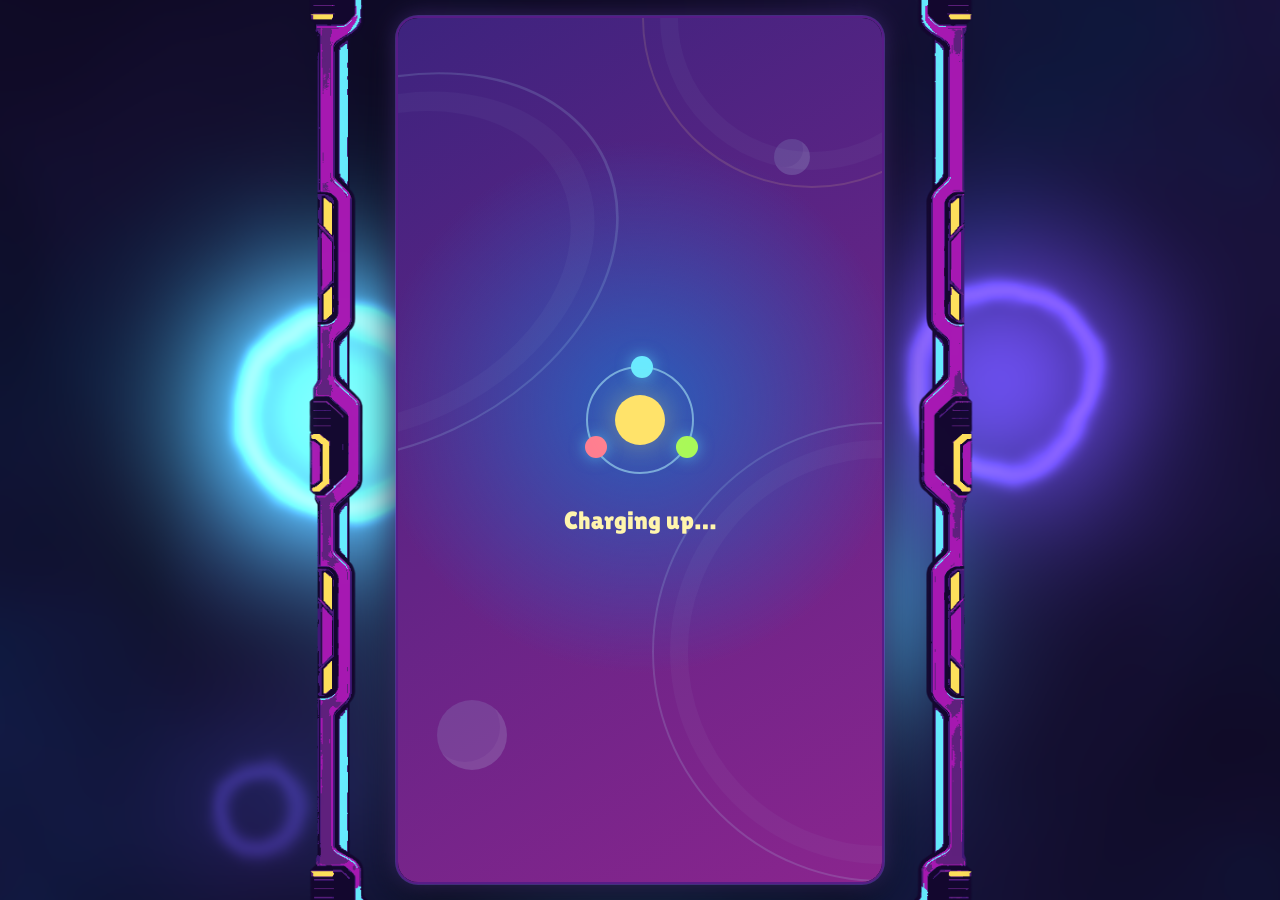
==== commit d5dca0ac: "HUD: wallet/NEXT row to mid band, CHAIN lowered under pause" ====
--- a/index.html
+++ b/index.html
@@ -8,8 +8,8 @@
     <link rel="apple-touch-icon" href="./images/icon.png" />
     <meta name="description" content="Drag matching atoms together, charge them up and set off chain reactions. Complete reactor missions and unleash an Atomic Blast in Atom Smash!" />
     <title>Atom Smash!</title>
-    <script type="module" crossorigin src="./assets/index-C6JCPwVA.js"></script>
-    <link rel="stylesheet" crossorigin href="./assets/index-DL8khLeP.css">
+    <script type="module" crossorigin src="./assets/index-D_jfJ_ST.js"></script>
+    <link rel="stylesheet" crossorigin href="./assets/index-C0SnwSsl.css">
   </head>
   <body>
     <!-- Inline splash paints before JS/CSS arrive — the portal build's first
--- a/assets/index-C0SnwSsl.css
+++ b/assets/index-C0SnwSsl.css
@@ -0,0 +1 @@
+:root{--bg: #0b1020;--panel: #111a33;--panel-2: #16213c;--line: #263555;--text: #e2e8f0;--muted: #94a3b8;--accent: #34d399;--accent-2: #60a5fa;--danger: #ef4444}*{box-sizing:border-box}html,body,#root{height:100%;margin:0}body{background:var(--bg);color:var(--text);font:16px/1.5 system-ui,-apple-system,Segoe UI,sans-serif;-webkit-font-smoothing:antialiased;-webkit-user-select:none;-moz-user-select:none;-ms-user-select:none;user-select:none;-webkit-touch-callout:none}.app-shell{--safe-top: max(16px, env(safe-area-inset-top, 0px));--safe-bottom: max(16px, env(safe-area-inset-bottom, 0px));height:100%;display:flex;align-items:center;justify-content:center;padding:var(--safe-top) max(16px,env(safe-area-inset-right,0px)) var(--safe-bottom) max(16px,env(safe-area-inset-left,0px))}.menu,.panel,.game-frame{width:min(100%,520px);height:min(100%,900px);background:var(--panel);border:1px solid var(--line);border-radius:20px;overflow:hidden;position:relative;display:flex;flex-direction:column}.is-game{--frame-w: min(100%, 720px, calc((100dvh - var(--safe-top) - var(--safe-bottom)) * .5625), 506px);--frame-h: calc(var(--frame-w) / .5625)}.is-game .game-frame{aspect-ratio:720 / 1280;width:var(--frame-w);height:auto;border-radius:22px;border:2px solid #581c87;box-shadow:0 0 0 1px #8b5cf655,0 0 24px #8b5cf659,0 12px 40px #000000e6}.arcade-bezel-mobile{position:absolute;inset:0;border-radius:22px;pointer-events:none;z-index:4;overflow:hidden;box-sizing:border-box;border:4px solid #3b0764;box-shadow:inset 0 0 0 1.5px #67edff88,inset 0 0 10px #67edff40,0 0 0 1.5px #7e22ce,0 8px 32px #000c}@media(min-width:760px)and (min-height:400px)and (orientation:landscape){.arcade-bezel-mobile{display:none}}.arcade-bezel-mobile .bezel-rail{position:absolute;top:0;bottom:0;width:clamp(8px,2.2cqw,12px);z-index:1}.arcade-bezel-mobile .bezel-rail.left{left:0;background:linear-gradient(90deg,#24073d,#4a1570 50%,#60217e 90%,#24073d);border-right:1.5px solid #67edff88;box-shadow:inset 1px 0 3px #ffffff26,1px 0 6px #67edff4d}.arcade-bezel-mobile .bezel-rail.right{right:0;background:linear-gradient(270deg,#24073d,#4a1570 50%,#60217e 90%,#24073d);border-left:1.5px solid #67edff88;box-shadow:inset -1px 0 3px #ffffff26,-1px 0 6px #67edff4d}.arcade-bezel-mobile .bezel-cell{position:absolute;width:clamp(4px,1.1cqw,6px);height:clamp(24px,6cqw,36px);border-radius:3px;background:linear-gradient(180deg,#fff9c4,#ffe15b 45%,#eab308);border:1px solid #ffffffaa;box-shadow:0 0 8px #ffe15b,0 0 16px #ffe15b99;z-index:2}.arcade-bezel-mobile .bezel-cell.top-left{top:22%;left:2px}.arcade-bezel-mobile .bezel-cell.bottom-left{top:74%;left:2px}.arcade-bezel-mobile .bezel-cell.top-right{top:22%;right:2px}.arcade-bezel-mobile .bezel-cell.bottom-right{top:74%;right:2px}.arcade-bezel-mobile .bezel-corner{position:absolute;width:24px;height:24px;z-index:2;border-color:#7e22ce;border-style:solid}.arcade-bezel-mobile .bezel-corner.top-left{top:0;left:0;border-width:3px 0 0 3px;border-top-left-radius:20px}.arcade-bezel-mobile .bezel-corner.top-right{top:0;right:0;border-width:3px 3px 0 0;border-top-right-radius:20px}.arcade-bezel-mobile .bezel-corner.bottom-left{bottom:0;left:0;border-width:0 0 3px 3px;border-bottom-left-radius:20px}.arcade-bezel-mobile .bezel-corner.bottom-right{bottom:0;right:0;border-width:0 3px 3px 0;border-bottom-right-radius:20px}.arcade-bezel-mobile .bezel-bolt{display:block;position:absolute;width:4px;height:4px;border-radius:50%;background:#ffe15b;box-shadow:0 0 6px #ffe15b}.arcade-bezel-mobile .bezel-corner.top-left .bezel-bolt{top:4px;left:4px}.arcade-bezel-mobile .bezel-corner.top-right .bezel-bolt{top:4px;right:4px}.arcade-bezel-mobile .bezel-corner.bottom-left .bezel-bolt{bottom:4px;left:4px}.arcade-bezel-mobile .bezel-corner.bottom-right .bezel-bolt{bottom:4px;right:4px}.arcade-bezel-mobile .bezel-bumper{position:absolute;left:24px;right:24px;height:5px;z-index:1}.arcade-bezel-mobile .bezel-bumper.top{top:0;background:linear-gradient(180deg,#24073d,#4a1570);border-bottom:1.5px solid #67edff88;box-shadow:0 1px 4px #67edff40}.arcade-bezel-mobile .bezel-bumper.bottom{bottom:0;background:linear-gradient(0deg,#24073d,#4a1570);border-top:1.5px solid #67edff88;box-shadow:0 -1px 4px #67edff40}.reactor-console{position:fixed;inset:0;z-index:0;pointer-events:none}.rc-backdrop{position:absolute;inset:0;width:100%;height:100%;object-fit:cover}.rc-panel{position:absolute;top:50%;transform:translateY(-50%);width:min(calc(var(--frame-h) * .52),calc(50% - var(--frame-w) * .78 - 26px),400px);aspect-ratio:400 / 900;object-fit:contain}.rc-left{right:calc(50% + var(--frame-w) * .78 + 10px)}.rc-right{left:calc(50% + var(--frame-w) * .78 + 10px)}.rc-bezel{position:fixed;left:50%;top:50%;width:calc(var(--frame-w) / .72);height:calc(var(--frame-h) / .8);transform:translate(-50%,-50%);z-index:2;pointer-events:none}@media(max-width:759px),(max-height:399px),(orientation:portrait){.reactor-console{display:none}}.console-energy{position:fixed;inset:0;z-index:3;pointer-events:none}.ce-tube{position:absolute;top:50%;height:calc(var(--frame-h) * .94);width:26px;transform:translate(-50%,-50%);-webkit-mask-image:linear-gradient(transparent,#000 12% 88%,transparent);mask-image:linear-gradient(transparent,#000 12% 88%,transparent)}.ce-tube:before{content:"";position:absolute;inset:0 30%;background:linear-gradient(180deg,transparent,#ffb34055 30% 70%,transparent);filter:blur(4px);animation:ceGlow 2.8s ease-in-out infinite}.ce-t1:before{background:linear-gradient(180deg,transparent,#67edff44 30% 70%,transparent)}@keyframes ceGlow{0%,to{opacity:.25}45%{opacity:.8}60%{opacity:.4}72%{opacity:.9}}.ce-t0{left:calc(50% - var(--frame-w) * .736)}.ce-t1{left:calc(50% - var(--frame-w) * .63)}.ce-t2{left:calc(50% + var(--frame-w) * .632)}.ce-t3{left:calc(50% + var(--frame-w) * .736)}.ce-p{position:absolute;left:50%;bottom:-8px;width:6px;height:22px;border-radius:4px;background:linear-gradient(180deg,transparent,#fffdf2 25%,#ffe9a8 65%,transparent);box-shadow:0 0 14px 4px #ffcf6ebb,0 0 30px 10px #ff8a2a66;opacity:0;animation:ceRise 2.6s linear infinite}.ce-p0{animation-delay:0s}.ce-p1{animation-delay:-.45s;height:15px}.ce-p2{animation-delay:-.9s}.ce-p3{animation-delay:-1.35s;height:12px;width:4px}.ce-p4{animation-delay:-1.8s}.ce-p5{animation-delay:-2.25s;height:17px}.ce-t1 .ce-p{animation-duration:3.1s;background:linear-gradient(180deg,transparent,#eaffff 25%,#9ff3ff 65%,transparent);box-shadow:0 0 14px 4px #67edffbb,0 0 30px 10px #2ec9ec66}.ce-t3 .ce-p{animation-duration:3.3s}.ce-t0 .ce-p2,.ce-t2 .ce-p1{background:linear-gradient(180deg,transparent,#ffeaff 25%,#e8b7ff 65%,transparent);box-shadow:0 0 14px 4px #c86fffbb,0 0 30px 10px #a819b366}@keyframes ceRise{0%{transform:translate(-50%) scale(.4);opacity:0}6%{opacity:1}25%{transform:translate(calc(-50% - 3px),calc(var(--frame-h) * -.24)) scale(1)}50%{transform:translate(calc(-50% + 4px),calc(var(--frame-h) * -.47)) scale(.8)}75%{transform:translate(calc(-50% - 2px),calc(var(--frame-h) * -.7)) scale(1)}96%{opacity:1}to{transform:translate(-50%,calc(var(--frame-h) * -.94)) scale(.3);opacity:0}}@media(prefers-reduced-motion:reduce){.console-energy{display:none}}@media(max-width:759px),(max-height:399px),(orientation:portrait){.console-energy{display:none}}.menu{padding:32px 24px;gap:20px}.menu-head h1{margin:0;font-size:40px;letter-spacing:.02em}.menu-head p{margin:6px 0 0;color:var(--muted)}.menu-modes{display:flex;flex-direction:column;gap:12px;flex:1}.mode-card{display:flex;flex-direction:column;gap:4px;text-align:left;padding:16px 18px;border-radius:14px;border:1px solid var(--line);background:var(--panel-2);color:var(--text);cursor:pointer;transition:transform .08s ease,border-color .12s ease}.mode-card:hover{border-color:var(--accent);transform:translateY(-1px)}.mode-label{font-weight:700;font-size:18px}.mode-blurb{color:var(--muted);font-size:14px}.mode-controls{color:var(--accent-2);font-size:12px;letter-spacing:.04em}.mode-best{color:var(--accent);font-size:12px;font-weight:700}.menu-foot{display:flex;gap:10px}.menu-best{margin:0;color:var(--muted);font-size:13px;text-align:center}button{font:inherit}.primary,.ghost,.danger{padding:10px 16px;border-radius:12px;border:1px solid var(--line);cursor:pointer}.primary{background:var(--accent);color:#04121b;border-color:transparent;font-weight:700}.primary:disabled{opacity:.4;cursor:not-allowed}.ghost{background:transparent;color:var(--text);flex:1}.danger{background:var(--danger);color:#fff;border-color:transparent}.panel{padding:28px 24px;gap:16px;overflow-y:auto}.panel h1{margin:0}.settings-panel{position:fixed;z-index:30;left:50%;transform:translate(-50%);top:max(16px,env(safe-area-inset-top,0px));bottom:max(16px,env(safe-area-inset-bottom,0px));width:min(calc(100% - 32px),480px);height:auto;max-height:calc(100dvh - 32px);background:radial-gradient(circle at 50% 0%,#29185a,#150b33 55%,#0c061d);border:2px solid rgba(112,242,255,.45);border-radius:28px;box-shadow:0 0 35px #70f2ff2e,inset 0 1px 1px #ffffff4d,inset 0 0 24px #3c146e80,0 24px 60px #000000d9;overflow-y:auto;display:flex;flex-direction:column;gap:16px;padding:28px 22px 20px;box-sizing:border-box}.settings-header{text-align:center;flex:0 0 auto;padding-bottom:2px}.settings-title{margin:0;font:clamp(28px,6.5vw,36px)/1 "Lilita One",system-ui,sans-serif;letter-spacing:.08em;color:#fff;text-shadow:0 3px 0 #130a2a,0 0 16px rgba(112,242,255,.7)}.settings-subtitle{margin-top:5px;font:700 11px/1.2 system-ui,-apple-system,sans-serif;letter-spacing:.22em;color:#70f2ff;text-transform:uppercase;opacity:.9;text-shadow:0 0 8px rgba(112,242,255,.45)}.settings-section{display:flex;flex-direction:column;gap:10px;flex:0 0 auto}.settings-section-title{display:flex;align-items:center;gap:8px;font:700 12px/1 Lilita One,system-ui,sans-serif;letter-spacing:.14em;color:#ffe45d;text-transform:uppercase;padding-inline:4px}.settings-section-title:after{content:"";flex:1;height:1px;background:linear-gradient(90deg,rgba(255,228,93,.45),transparent)}.settings-section-icon{color:inherit;flex-shrink:0}.purge-section-title{color:#f87171}.purge-section-title:after{background:linear-gradient(90deg,rgba(248,113,113,.45),transparent)}.settings-card-row{display:flex;align-items:center;justify-content:space-between;gap:14px;padding:12px 16px;border-radius:18px;background:linear-gradient(135deg,#ffffff0e,#ffffff04);border:1px solid rgba(112,242,255,.15);box-shadow:inset 0 1px #ffffff14,0 4px 16px #00000040;cursor:pointer;transition:border-color .15s ease,background .15s ease,transform .12s ease;min-height:60px;box-sizing:border-box}.settings-card-row:hover{border-color:#70f2ff59;background:linear-gradient(135deg,#ffffff14,#ffffff06)}.settings-row-label{display:flex;align-items:center;gap:12px;user-select:none;min-width:0}.settings-icon-bubble{width:38px;height:38px;border-radius:12px;display:grid;place-items:center;flex-shrink:0;box-shadow:inset 0 1px #ffffff4d,0 2px 8px #0000004d}.music-bubble{background:linear-gradient(135deg,#70f2ff26,#0099cc40);border:1px solid rgba(112,242,255,.5);color:#70f2ff;box-shadow:0 0 12px #70f2ff40}.sfx-bubble{background:linear-gradient(135deg,#ffe45d26,#ff880040);border:1px solid rgba(255,228,93,.5);color:#ffe45d;box-shadow:0 0 12px #ffe45d40}.vol-bubble{background:linear-gradient(135deg,#a855f726,#6366f140);border:1px solid rgba(168,85,247,.5);color:#c084fc;box-shadow:0 0 12px #a855f740}.settings-row-texts{display:flex;flex-direction:column;gap:2px;min-width:0}.settings-item-name{font:700 15px/1.2 system-ui,-apple-system,sans-serif;color:#f8fafc;letter-spacing:.01em}.settings-item-desc{font:400 12px/1.2 system-ui,-apple-system,sans-serif;color:#94a3b8;white-space:nowrap;overflow:hidden;text-overflow:ellipsis}.sr-only{position:absolute;width:1px;height:1px;padding:0;margin:-1px;overflow:hidden;clip:rect(0,0,0,0);white-space:nowrap;border:0}.atom-toggle-container{display:flex;align-items:center;justify-content:center;flex-shrink:0}.atom-toggle{width:58px;height:32px;border-radius:20px;padding:3px;box-sizing:border-box;background:#0f1523;border:1.5px solid #2d3b55;box-shadow:inset 0 2px 6px #000000b3;transition:all .25s cubic-bezier(.4,0,.2,1);position:relative;display:flex;align-items:center}.atom-toggle-track{width:100%;height:100%;position:relative}.atom-toggle-core{position:absolute;left:0;top:0;width:24px;height:24px;border-radius:50%;background:radial-gradient(circle at 35% 30%,#94a3b8,#475569 60%,#1e293b);border:1px solid rgba(255,255,255,.2);box-shadow:0 2px 4px #00000080;transition:transform .28s cubic-bezier(.34,1.56,.64,1),background .25s ease,box-shadow .25s ease}.atom-toggle.is-active{background:linear-gradient(90deg,#072a44,#0d4669);border-color:#70f2ff;box-shadow:inset 0 2px 6px #0009,0 0 14px #70f2ff73}.atom-toggle.is-active .atom-toggle-core{transform:translate(26px);background:radial-gradient(circle at 30% 25%,#fff,#b2f8ff 25%,#30cbe9 65%,#0e7490);border-color:#e0faff;box-shadow:0 0 12px #70f2ff,0 0 4px #fff,inset 0 1px 2px #fffc}.volume-card-row{flex-direction:column;align-items:stretch;gap:12px;cursor:default}.volume-card-header{display:flex;align-items:center;justify-content:space-between}.reactor-meter-cluster{display:flex;flex-direction:column;gap:12px;background:#0000004d;padding:12px 14px;border-radius:14px;border:1px solid rgba(112,242,255,.1)}.volume-power-cells{display:grid;grid-template-columns:repeat(6,1fr);gap:6px}.reactor-pip{height:26px;border-radius:6px;border:1px solid rgba(255,255,255,.08);background:#ffffff0a;padding:0;cursor:pointer;position:relative;overflow:hidden;transition:transform .12s ease,border-color .15s ease}.reactor-pip:hover{transform:translateY(-1px);border-color:#ffffff4d}.reactor-pip .pip-core{position:absolute;inset:2px;border-radius:4px;background:transparent;transition:all .2s ease}.reactor-pip.pip-1.is-lit .pip-core{background:linear-gradient(180deg,#b2f8ff,#38bdf8);box-shadow:0 0 10px #38bdf8b3}.reactor-pip.pip-2.is-lit .pip-core{background:linear-gradient(180deg,#a5f3fc,#06b6d4);box-shadow:0 0 10px #06b6d4b3}.reactor-pip.pip-3.is-lit .pip-core{background:linear-gradient(180deg,#99f6e4,#14b8a6);box-shadow:0 0 10px #14b8a6b3}.reactor-pip.pip-4.is-lit .pip-core{background:linear-gradient(180deg,#fef08a,#eab308);box-shadow:0 0 10px #eab308b3}.reactor-pip.pip-5.is-lit .pip-core{background:linear-gradient(180deg,#fed7aa,#f97316);box-shadow:0 0 10px #f97316b3}.reactor-pip.pip-6.is-lit .pip-core{background:linear-gradient(180deg,#fecaca,#ef4444);box-shadow:0 0 12px #ef4444d9}.reactor-pip.is-lit{border-color:#fff6}.plasma-slider-wrap{position:relative;width:100%;height:24px;display:flex;align-items:center}.plasma-slider{-webkit-appearance:none;appearance:none;width:100%;height:8px;border-radius:6px;outline:none;background:linear-gradient(to right,#38bdf8 var(--slider-pct, 60%),#1e293b var(--slider-pct, 60%));box-shadow:inset 0 1px 3px #0009;cursor:pointer;margin:0}.plasma-slider::-webkit-slider-thumb{-webkit-appearance:none;appearance:none;width:24px;height:24px;border-radius:50%;background:radial-gradient(circle at 30% 25%,#fff,#b2f8ff 25%,#30cbe9 65%,#0e7490);border:2px solid #ffffff;box-shadow:0 0 12px #70f2ff,0 2px 6px #0009;cursor:grab;transition:transform .1s ease,box-shadow .15s ease}.plasma-slider::-webkit-slider-thumb:active{cursor:grabbing;transform:scale(1.15);box-shadow:0 0 18px #70f2ff,0 0 8px #fff}.plasma-slider::-moz-range-thumb{width:24px;height:24px;border-radius:50%;background:radial-gradient(circle at 30% 25%,#fff,#b2f8ff 25%,#30cbe9 65%,#0e7490);border:2px solid #ffffff;box-shadow:0 0 12px #70f2ff,0 2px 6px #0009;cursor:grab}.reset-card-row{cursor:default;gap:12px}.reset-card-row .settings-item-desc{white-space:normal}.purge-control{flex-shrink:0}.purge-trigger-btn{font:700 13px/1 Lilita One,system-ui,sans-serif;letter-spacing:.08em;color:#fca5a5;background:#ef44441f;border:1.5px solid rgba(239,68,68,.4);padding:10px 16px;border-radius:12px;cursor:pointer;transition:all .15s ease;white-space:nowrap}.purge-trigger-btn:hover{background:#ef444440;border-color:#ef4444;color:#fff;box-shadow:0 0 14px #ef444466}.confirm-btn-cluster{display:flex;align-items:center;gap:6px;flex-shrink:0}.purge-abort-btn{font:700 11px/1 Lilita One,system-ui,sans-serif;letter-spacing:.06em;color:#94a3b8;background:#ffffff0f;border:1px solid rgba(255,255,255,.15);padding:8px 10px;border-radius:10px;cursor:pointer;white-space:nowrap}.purge-abort-btn:hover{color:#fff;background:#ffffff1f}.purge-confirm-btn{font:700 11px/1 Lilita One,system-ui,sans-serif;letter-spacing:.08em;color:#fff;background:linear-gradient(135deg,#ef4444,#b91c1c);border:1.5px solid #fca5a5;padding:8px 12px;border-radius:10px;cursor:pointer;box-shadow:0 0 16px #ef4444b3;white-space:nowrap;animation:purgePulse 1.2s infinite alternate ease-in-out}@keyframes purgePulse{0%{filter:brightness(1)}to{filter:brightness(1.2);box-shadow:0 0 22px #ef4444e6}}.settings-panel .settings-back{flex:0 0 auto;align-self:center;margin:8px auto 2px}.currency{color:var(--accent);font-weight:700;margin:0}.upgrade-list{list-style:none;margin:0;padding:0;display:flex;flex-direction:column;gap:12px}.upgrade{display:flex;align-items:center;justify-content:space-between;gap:12px;padding:14px;border:1px solid var(--line);border-radius:12px;background:var(--panel-2)}.upgrade-info{display:flex;flex-direction:column;gap:2px}.upgrade-info span{color:var(--muted);font-size:13px}.upgrade-info em{color:var(--accent-2);font-size:12px;font-style:normal}.game-frame{background:var(--bg)}.game-loading{flex:1;display:flex;align-items:center;justify-content:center;color:var(--muted)}.game-canvas{flex:1;min-height:0}.game-canvas canvas{display:block}.game-frame,.game-canvas,.game-canvas canvas{touch-action:none}.game-exit{position:absolute;top:10px;right:10px;width:40px;height:40px;border-radius:50%;border:1px solid var(--line);background:#0b1020b3;color:var(--text);cursor:pointer}.game-pause{position:absolute;top:clamp(12px,3cqw,20px);right:clamp(14px,3.5cqw,22px);width:44px;height:44px;border:none;border-radius:0;background:transparent;color:#e2f7ff;text-shadow:0 0 8px rgba(103,237,255,.9),0 2px 6px rgba(0,0,0,.9);font-size:17px;line-height:1;cursor:pointer;z-index:5}.game-pause[hidden]{display:none}.game-paused{position:absolute;inset:0;z-index:15;display:flex;flex-direction:column;align-items:center;justify-content:center;gap:14px;border:0;background:#0a081eb8;backdrop-filter:blur(3px);padding:20px}.pause-backdrop{position:absolute;inset:0;cursor:pointer}.game-paused>.paused-title{position:relative;z-index:1;pointer-events:none}.pause-resume-text{position:relative;z-index:1;margin:6px 0 4px;padding:12px 6px;min-height:56px;width:min(100%,360px);white-space:nowrap;background:none;border:0;border-radius:18px;color:#ffe98a;font:clamp(16px,5.8vh,40px)/1 "Lilita One",system-ui,sans-serif;letter-spacing:.05em;text-shadow:0 3px 0 #0b1020,0 0 18px #ffd84a99;cursor:pointer;animation:pause-resume-pulse 1.6s ease-in-out infinite}.pause-resume-text:focus-visible{outline:3px solid #ffe98a88;outline-offset:2px}@keyframes pause-resume-pulse{50%{opacity:.75}}@media(prefers-reduced-motion:reduce){.pause-resume-text{animation:none}}.pause-atom-actions{position:relative;z-index:1;display:flex;justify-content:center;gap:18px;margin-top:10px}.pause-atom-actions .pause-secondary-action{width:80px;height:80px;font-size:15px;padding:8px}@media(max-height:520px){.pause-resume-text{font-size:clamp(15px,4.6vh,32px);padding:12px 6px}.pause-atom-actions .pause-secondary-action{width:66px;height:66px;font-size:13px;padding:6px}}.pause-secondary-action{position:relative;isolation:isolate;pointer-events:auto;width:96px;height:96px;padding:12px;border-radius:50%;border:2px solid #fff3b7;background:radial-gradient(circle at 30% 22%,#fffbdc,#ffe771 18%,#ffcb36 48%,#d47a17 80%,#713918);box-shadow:inset 0 3px 7px #ffffffb3,inset -5px -7px 10px #6c310a66,0 0 14px #ffd43c55;color:#38225b;font:17px/1.05 Lilita One,system-ui,sans-serif;cursor:pointer}.pause-secondary-action:before{content:"";position:absolute;inset:19px -10px;border:1px solid #fff0a999;border-radius:50%;transform:rotate(-32deg);pointer-events:none}.pause-secondary-action:after{content:"";position:absolute;width:5px;height:5px;top:16px;right:4px;border-radius:50%;background:#fff9d7;box-shadow:0 0 6px #ffdf7c;pointer-events:none}.pause-secondary-action span{position:relative;display:block;max-width:70px;margin:auto}.pause-atom-menu{border-color:#b8fbff;background:radial-gradient(circle at 30% 22%,#efffff,#91f8ff 18%,#30cbe9 48%,#1871a4 80%,#183965);box-shadow:inset 0 3px 7px #ffffffb3,inset -5px -7px 10px #15387f66,0 0 14px #50e6ff44}.pause-atom-menu:before{border-color:#c3fcff99;transform:rotate(32deg)}.pause-secondary-action:active{filter:brightness(.92)}.pause-secondary-action:focus-visible{outline-offset:8px}.pause-secondary-action:focus-visible{border-radius:50%}.pause-secondary-action:focus-visible{outline:2px solid #fff4c9}.paused-title{font-family:Luckiest Guy,Lilita One,system-ui,sans-serif;font-size:clamp(24px,4vw,32px);color:#fff;letter-spacing:4px;text-shadow:0 4px 0 #31196b,0 0 30px #7a4adf66}.paused-resume{font-family:system-ui,-apple-system,sans-serif;font-size:17px;font-weight:700;color:#aebdda}.overlay{position:absolute;inset:0;background:#060a16db;display:flex;flex-direction:column;align-items:center;justify-content:center;gap:12px;padding:24px;text-align:center}.overlay h2{margin:0;font-size:30px}.overlay-score{margin:0;font-size:20px;color:var(--text)}.overlay-best{margin:0;color:var(--accent);font-weight:700}.overlay-actions{display:flex;gap:10px;width:100%;max-width:320px}.overlay h2{font-family:Luckiest Guy,Lilita One,system-ui,sans-serif;letter-spacing:.04em}.overlay-score{font-family:Lilita One,system-ui,sans-serif;font-size:34px}.stats-grid{display:grid;grid-template-columns:auto auto;gap:6px 22px;font-family:Lilita One,system-ui,sans-serif}.stats-grid span{color:var(--muted, #8ea0c2);font-size:14px;letter-spacing:.08em;align-self:center}.stats-grid b{font-size:22px;text-align:right}.dev-panel{position:absolute;bottom:12px;left:12px;z-index:40;display:flex;flex-direction:column;gap:6px}.dev-panel summary{font:700 12px system-ui,sans-serif;color:#8ea0c2;cursor:pointer;user-select:none}.dev-panel[open] summary{margin-bottom:4px}.dev-panel button{font:600 13px system-ui,sans-serif;padding:7px 12px;border:1px solid #26314f;border-radius:8px;background:#16203a;color:#e2e8f0;cursor:pointer}:root{--accent: #ffe15b;--accent-2: #67edff}body{background:#431978}.app-shell{background:radial-gradient(ellipse at 12% 20%,#316fd4 0,transparent 47%),radial-gradient(ellipse at 90% 80%,#a819b3 0,transparent 48%),linear-gradient(145deg,#282265,#60217e)}button:focus-visible{outline:3px solid #fff;outline-offset:4px}.game-exit{width:44px;height:44px;z-index:5}.game-frame{container-type:inline-size;border-color:#9d6bd799;box-shadow:0 15px 80px #1b074a77}.game-exit[hidden]{display:none}.sr-only{position:absolute;width:1px;height:1px;overflow:hidden;clip-path:inset(50%);white-space:nowrap}.atom-backdrop{position:absolute;inset:0;overflow:hidden;pointer-events:none}.orbit{position:absolute;border:2px solid #b8fbff25;border-radius:50%;width:360px;height:360px}.orbit:after{content:"";position:absolute;inset:16px;border:18px solid #c1fdff09;border-radius:50%}.orbit-a{left:-200px;top:8%;transform:rotate(-25deg) scaleX(1.4)}.orbit-b{right:-230px;bottom:0;width:460px;height:460px}.orbit-c{right:-100px;top:-170px;border-color:#ffe18422;width:340px;height:340px}.energy-node{position:absolute;border-radius:50%;background:#b5fcff20;box-shadow:inset -7px -8px #ffffff0b;width:36px;height:36px}.node-a{top:14%;right:15%}.node-b{bottom:13%;left:8%;width:70px;height:70px}.node-c{display:none}.atomic-menu{isolation:isolate;width:100%;height:100%;border:none;border-radius:0;background:none;padding:22px 26px;gap:12px;overflow-y:auto;scrollbar-width:none;align-items:center}.atomic-menu>.menu-head,.atomic-menu>.menu-modes,.atomic-menu>.menu-foot,.atomic-menu>.menu-daily,.atomic-menu>.menu-challenge{width:min(100%,470px)}.atomic-menu::-webkit-scrollbar,.results-screen::-webkit-scrollbar{display:none}.results-screen{scrollbar-width:none}.atomic-menu>:not(.atom-backdrop):not(.menu-atoms){position:relative}.atomic-menu .menu-head{text-align:center}.atomic-menu .menu-head h1{font:76px/.83 Luckiest Guy,Lilita One,sans-serif;color:#70f2ff;-webkit-text-stroke:1px #192969;text-shadow:0 4px 0 #163675,0 7px 0 #170e4a;transform:rotate(-3deg);padding:9px 0 2px}.atomic-menu .menu-head h1 span{color:#ffe45d;font-size:.86em}.atomic-menu .menu-head p{color:#e0f3ff;font-size:14px;max-width:290px;margin:14px auto 0}.atomic-menu .menu-modes{flex:0;z-index:1}.atomic-menu .mode-card{padding:16px 18px;align-items:center;text-align:center;background:linear-gradient(150deg,#ffe77b,#ffbd3e);border:2px solid #fff0ae;color:#33205f;box-shadow:0 5px #a96219,0 9px 15px #240d4c44;border-radius:24px}.atomic-menu .mode-card:hover{transform:translateY(-2px)}.atomic-menu .mode-card:active{transform:translateY(3px);box-shadow:0 2px #a96219}.atomic-menu .mode-label{font:34px/1.1 Lilita One,sans-serif;width:100%;display:flex;justify-content:center;align-items:center;gap:16px}.play-tri{display:inline-block;width:0;height:0;border-left:.55em solid currentColor;border-top:.38em solid transparent;border-bottom:.38em solid transparent;filter:drop-shadow(0 3px 0 #d58b35)}.atomic-menu .mode-name{font-size:10px;letter-spacing:.15em;font-weight:800}.atomic-menu .mode-blurb{color:#432e69;font-size:13px}.atomic-menu .mode-controls{color:#493274;font-size:10px}.atomic-menu .mode-best{color:#45206a;font-size:12px}.atomic-menu .menu-foot{margin-top:5px}.atomic-menu .ghost{min-height:44px;background:#30185877;border-color:#d4c6ff66;font-size:14px}.atomic-menu .menu-best{color:#e1d9f6;font-size:11px}.atomic-loading{position:absolute;inset:0;z-index:4;display:flex;align-items:center;justify-content:center;flex-direction:column;gap:32px;background:radial-gradient(circle at 50% 45%,#295fbd,transparent 50%),linear-gradient(150deg,#3d237e,#8a258e)}.atomic-loading strong{position:relative;font:25px Lilita One,sans-serif;color:#fff5ad}.loading-orbit{position:relative;width:108px;height:108px;border:2px solid #b5f7ff88;border-radius:50%;animation:orbit-turn 1.8s linear infinite}.loading-orbit:after{content:"";position:absolute;inset:27px;border-radius:50%;background:#ffe36a;box-shadow:0 0 32px #ffe36a66}.loading-orbit i{position:absolute;width:22px;height:22px;border-radius:50%;background:#6aeaff;left:43px;top:-12px;box-shadow:0 0 15px #6aeaff88}.loading-orbit i:nth-child(2){left:88px;top:68px;background:#a9f959}.loading-orbit i:nth-child(3){left:-3px;top:68px;background:#ff7e91}@keyframes orbit-turn{to{transform:rotate(360deg)}}.results-screen{position:absolute;inset:0;z-index:20;overflow:auto;display:flex;align-items:center;justify-content:center;padding:18px;text-align:center;background:radial-gradient(circle at 65% 15%,#f9b44f88,transparent 38%),radial-gradient(circle at 15% 75%,#c344c1bb,transparent 45%),linear-gradient(155deg,#704abde8,#a8279fef 65%,#4f28a5ee)}.results-screen .orbit{border-color:#fff7bd33}.results-card{position:relative;width:100%;max-width:430px;padding:0 16px 15px;border-radius:30px;background:linear-gradient(160deg,#fff6c9,#ffe29c);border:2px solid #fff8d8;box-shadow:0 8px #a43a7d,0 20px 60px #300d6055;color:#3b235e;margin-top:48px}.result-mascot{position:relative;height:clamp(110px,30cqw,150px);margin-top:-55px}.result-mascot img{width:clamp(145px,48cqw,215px);height:clamp(145px,48cqw,215px);position:absolute;left:50%;top:48%;transform:translate(-50%,-50%);filter:drop-shadow(0 4px 10px #e8ab16aa)}.mascot-halo{position:absolute;width:160px;height:160px;max-width:44cqw;max-height:44cqw;left:50%;top:48%;transform:translate(-50%,-50%);border-radius:50%;background:radial-gradient(circle,#ffffed,#ffe99688 55%,transparent 72%)}.result-spark{position:absolute;left:12%;top:8%;color:#fff7b7;font-size:40px;text-shadow:0 0 10px #fff;transform:rotate(12deg)}.result-spark.second{left:auto;right:12%;top:45%;font-size:28px}.result-eyebrow{margin:3px 0 2px;font:800 10px/1.2 system-ui,sans-serif;letter-spacing:.16em;color:#774f83}.results-card h2{font:clamp(28px,8.8cqw,44px)/1.05 "Luckiest Guy","Lilita One",sans-serif;color:#74329b;margin:8px 0 10px;text-shadow:0 2px 0 #fff}.result-score-wrap{position:relative;background:linear-gradient(155deg,#4e2794,#28388d);border:2px solid #9670d0;box-shadow:inset 0 2px 8px #21125666;border-radius:20px;padding:9px 4px 12px}.result-score-label{color:#c7eeff;font:13px Lilita One,sans-serif;letter-spacing:.13em}.result-score{font:clamp(32px,12cqw,62px)/1.1 "Lilita One",sans-serif;margin:3px 0 0;color:#fff6a2;text-shadow:0 3px 0 #9f5c2b;overflow-wrap:anywhere;font-variant-numeric:tabular-nums}.is-settled .result-score{animation:score-punch .3s ease-out 1}@keyframes score-punch{0%{transform:scale(.88)}55%{transform:scale(1.08)}to{transform:scale(1)}}.result-record{font:12px Lilita One,sans-serif;margin:12px 0 -2px;color:#8144a4}.result-stats{display:grid;grid-template-columns:1fr 1fr;gap:10px;padding:16px 0}.result-stats div{display:flex;flex-direction:column;min-width:0}.result-stats b{font:clamp(21px,6cqw,29px)/1.1 "Lilita One",sans-serif;color:#65309c;overflow-wrap:anywhere}.result-stats span{font:800 9px/1.4 system-ui,sans-serif;letter-spacing:.08em;color:#765581;margin-top:3px}.atomic-play{width:100%;display:flex;justify-content:center;gap:16px;align-items:center;min-height:52px;border-radius:18px;border:2px solid #c8ffff;background:linear-gradient(#79f6ff,#26cbe7);color:#213868;box-shadow:0 5px #208ea9;font:25px Lilita One,sans-serif;cursor:pointer}.atomic-play:active{transform:translateY(3px);box-shadow:0 2px #208ea9}.result-menu{color:#684581;font-weight:700;font-size:13px;background:transparent;border:none;min-height:44px;margin-top:10px;cursor:pointer;text-decoration:underline}.score-sparkles{position:absolute;inset:0;pointer-events:none}.score-sparkles i{position:absolute;left:50%;top:55%;color:#fff9ae;font-style:normal;font-size:20px;opacity:0;text-shadow:0 0 5px #ffbe35}.is-settled .score-sparkles i{animation:score-spark .58s ease-out var(--delay) 1}@keyframes score-spark{0%{opacity:1;transform:rotate(var(--angle)) translateY(0) scale(.4)}65%{opacity:1}to{opacity:0;transform:rotate(var(--angle)) translateY(calc(-1 * var(--distance))) scale(.1)}}.qa-phone{max-width:320px!important;max-height:568px!important}.atomic-menu .mission-card{display:flex;flex-direction:column;align-items:center;gap:3px;width:100%;padding:12px 18px 11px;cursor:pointer;border-radius:20px;border:2px solid #bdf4ff;background:linear-gradient(150deg,#5ad4ff,#2a9fe0);color:#123a5e;box-shadow:0 5px #1668a8,0 9px 15px #240d4c44;transition:transform .08s ease}.atomic-menu .mission-card:hover{transform:translateY(-2px)}.atomic-menu .mission-card:active{transform:translateY(2px);box-shadow:0 2px #1668a8}.mission-tag{display:inline-flex;align-items:center;gap:5px;font:800 11px/1 system-ui,sans-serif;letter-spacing:.16em;color:#0d4d78}.mission-tag-badge{width:22px;height:22px}.mission-done-card .mission-tag-badge{width:40px;height:40px}.mission-name{font:26px/1.05 Lilita One,sans-serif;color:#fff;text-shadow:0 2px 0 #1668a8}.mission-obj{display:inline-flex;align-items:center;gap:5px;font-size:12px;font-weight:700;color:#0f4470}.mission-foot{display:flex;align-items:center;justify-content:space-between;width:100%;margin-top:5px}.mission-ladder{display:flex;gap:4px}.mission-ladder i{width:14px;height:5px;border-radius:3px;background:#ffffff3d}.mission-ladder i.done{background:#ffe15b}.mission-ladder i.now{background:#fff}.mission-play{display:flex;align-items:center;gap:6px;font:800 13px/1 system-ui,sans-serif;letter-spacing:.08em;color:#083a5c;background:#ffffff4d;padding:6px 12px;border-radius:999px}.mission-play .play-tri{border-left-color:#083a5c}.mission-intro{position:absolute;inset:0;z-index:15;display:flex;align-items:center;justify-content:center;background:radial-gradient(circle at 50% 45%,#295fbd59,transparent 55%),#140636b8}.mission-card-pop,.mission-card{text-align:center}.mission-intro .mission-card{position:relative;flex:0 0 auto;container-type:inline-size;width:min(88cqw,380px,56vh,48cqh);aspect-ratio:560 / 640;margin-top:8%;color:#eaf6ff;animation:missionCardIn .5s cubic-bezier(.2,1.6,.35,1) both}@keyframes missionCardIn{0%{transform:scale(.55) translateY(30px);opacity:0;filter:brightness(2.2)}60%{transform:scale(1.06) translateY(-4px);opacity:1;filter:brightness(1.35)}to{transform:scale(1) translateY(0);filter:brightness(1)}}.mission-intro .mission-plate{position:absolute;inset:0;width:100%;height:100%;z-index:0;filter:drop-shadow(0 0 12px #67edff26) drop-shadow(0 18px 34px #00000088);animation:missionRim 2.2s ease-in-out infinite}@keyframes missionRim{0%,to{filter:drop-shadow(0 0 10px #67edff1e) drop-shadow(0 18px 34px #00000088)}50%{filter:drop-shadow(0 0 24px #67edff55) drop-shadow(0 18px 34px #00000088)}}.mission-emblem{position:absolute;top:2.5%;left:50%;transform:translate(-50%);width:19%;z-index:1;filter:drop-shadow(0 0 12px #ffe15b88);animation:emblemBob 2.6s ease-in-out infinite}@keyframes emblemBob{0%,to{transform:translate(-50%) translateY(0)}50%{transform:translate(-50%) translateY(-4px)}}.mission-emblem-icon{display:flex;align-items:center;justify-content:center;aspect-ratio:1;border-radius:50%;background:radial-gradient(circle at 35% 28%,#3a2580,#160a3a);border:2px solid #8ff7ff66;box-shadow:0 0 16px #67edff44,inset 0 0 10px #0008}.mission-fields{position:absolute;left:17.2%;top:24.4%;width:65.6%;height:50.9%;display:flex;flex-direction:column;align-items:center;justify-content:center;gap:5px}.mission-badge{width:26px;height:26px;filter:drop-shadow(0 0 8px #67edff55)}.mission-intro .mission-tier{font:800 9px/1 system-ui,sans-serif;letter-spacing:.13em;color:#67edff;text-shadow:0 0 8px #67edff88;white-space:nowrap;max-width:100%}.mission-intro h2{font:clamp(13px,6.4cqw,30px)/1.02 "Luckiest Guy","Lilita One",sans-serif;white-space:nowrap;color:#ffd23e;margin:0;-webkit-text-stroke:1px #4a2500;paint-order:stroke fill;text-shadow:0 3px 0 #7a3d10,0 6px 14px #00000066,0 0 26px #ffb34066}.mission-intro p{display:flex;align-items:center;justify-content:center;gap:6px;margin:0;font-size:12px;font-weight:700;color:#bfe3ff}.mission-intro .mission-go,.mission-done .mission-go,.charge-board .mission-go{position:relative;min-width:172px;min-height:56px;margin-top:4px;border-radius:18px;cursor:pointer;border:2px solid #d9fbff;background:linear-gradient(180deg,#8ff7ff,#2ec9ec 55%,#18a8d8);color:#123a68;box-shadow:0 5px #0e6f96,0 0 22px #67edff66,inset 0 2px #fffa;font:26px Lilita One,sans-serif;letter-spacing:.06em;animation:missionGoPulse 1.6s ease-in-out infinite}@keyframes missionGoPulse{0%,to{box-shadow:0 5px #0e6f96,0 0 14px #67edff55,inset 0 2px #fffa}50%{box-shadow:0 5px #0e6f96,0 0 34px #67edffcc,inset 0 2px #fffa}}.mission-intro .mission-go:active,.mission-done .mission-go:active,.charge-board .mission-go:active{transform:translateY(3px);box-shadow:0 2px #0e6f96;animation:none}.charge-board .mission-go{font-size:19px;min-height:46px}.mission-intro .mission-go{position:absolute;left:21%;top:78.6%;width:58%;height:11.6%;min-width:44px;min-height:44px;margin-top:0;font-size:clamp(17px,7.2cqw,26px)}@media(prefers-reduced-motion:reduce){.mission-intro .mission-card,.mission-intro .mission-plate,.mission-intro .mission-go,.mission-emblem{animation:none!important}}.micon{display:inline-block;overflow:hidden;flex:0 0 auto}.micon img{display:block;width:auto;max-width:none}.mission-chip{position:absolute;top:calc(44px + env(safe-area-inset-top,0px));left:50%;transform:translate(-50%);z-index:5;display:flex;align-items:center;gap:7px;max-width:88%;padding:6px 12px;border-radius:12px;background:linear-gradient(180deg,#241759ee,#14082fee);border:1.5px solid #67edff77;box-shadow:0 0 12px #67edff33,inset 0 1px #ffffff1e,0 4px 10px #0006;pointer-events:none;white-space:nowrap}.mission-chip-title{font:800 10px/1 system-ui,sans-serif;letter-spacing:.08em;color:#9fe8ff;overflow:hidden;text-overflow:ellipsis;text-shadow:0 0 6px #67edff66}.mission-chip-track{width:56px;height:7px;border-radius:4px;background:#0a0422;border:1px solid #67edff44;overflow:hidden;flex:0 0 auto}.mission-chip-track i{display:block;height:100%;background:linear-gradient(90deg,#2ec9ec,#67edff,#ffe15b);border-radius:3px;transition:width .25s;box-shadow:0 0 6px #67edff}.mission-chip-count{font:800 10px/1 system-ui,sans-serif;color:#ffd23e;text-shadow:0 0 6px #ffb34088}.result-mission{position:relative;align-self:center;width:min(96%,330px);aspect-ratio:4 / 1;margin:0 auto 12px}.result-mission-banner{position:absolute;inset:0;width:100%;height:100%}.result-mission-text{position:absolute;inset:20% 12%;display:flex;align-items:center;justify-content:center;gap:6px;font:800 10px/1.25 system-ui,sans-serif;letter-spacing:.05em;text-transform:uppercase;color:#9fe8ff;text-align:center;text-shadow:0 0 8px #67edff55}.result-mission-text>span{min-width:0;display:flex;flex-direction:column;gap:2px}.result-mission-text>span>b{font:800 11px/1.2 Lilita One,sans-serif;color:#dff0ff}.result-mission-text>span>i{font-style:normal;font-weight:700;color:#9fe8ff}.result-mission.done{animation:missionVerdictPop .45s cubic-bezier(.2,1.6,.35,1) both}.result-mission.done .result-mission-text{color:#ffe15b;text-shadow:0 0 8px #ffb34099}.result-mission.done .result-mission-banner{filter:drop-shadow(0 0 14px #ffd23e55)}@keyframes missionVerdictPop{0%{transform:scale(.6);opacity:0}to{transform:scale(1);opacity:1}}@media(prefers-reduced-motion:reduce){.result-mission.done{animation:none}}.replay-character.next-mission .replay-prompt{font-size:19px;letter-spacing:.04em}@media(max-height:670px){.atomic-menu{padding:12px 20px;gap:9px}.atomic-menu .menu-head h1{font-size:55px}.atomic-menu .menu-head p{font-size:12px;margin-top:10px}.menu-cast{flex:0 0 120px;min-height:120px}.atomic-menu .mode-card{padding:11px}}@media(max-width:420px){.app-shell{padding:8px}.atomic-menu{padding-left:18px;padding-right:18px}.atomic-menu .node-c,.atomic-menu .node-b{display:none}}@media(prefers-reduced-motion:reduce){.loading-orbit,.is-settled .result-score,.is-settled .score-sparkles i{animation:none}.score-sparkles{display:none}.mode-card{transition:none}}.atomic-menu .menu-head h1{padding:0;transform:none;font:inherit;text-shadow:none;-webkit-text-stroke:0}.brand-logo{display:block;width:min(100%,440px);height:auto;margin:0 auto;filter:drop-shadow(0 8px 4px #20084855)}.atomic-menu .menu-head p{margin-top:9px;font:17px Lilita One,sans-serif;color:#d8f9ff}.atomic-menu .menu-cast{flex:1 0 135px;height:190px;min-height:135px;max-height:215px}.atomic-menu .intro-yellow{width:114px;height:114px;left:calc(50% - 5px);top:calc(73% + 10px);transform:translate(-50%,-50%) rotate(-8deg)}.atomic-menu .intro-red{width:105px;height:105px;right:5%;top:0;transform:rotate(12deg)}.atomic-menu .intro-green{width:95px;height:95px;left:5%;top:-5%;transform:rotate(-14deg)}.atomic-menu .intro-orbit{inset:19% 6%;border-width:3px;border-color:#a6efff50}.atomic-menu .menu-modes{align-items:center;gap:14px}.atomic-menu .mode-card{position:relative;width:82%;min-height:86px;padding:12px 30px;border-radius:50%/46%;border:3px solid #fff4ba;background:radial-gradient(ellipse at 40% 15%,#fff4a2,#ffe254 46%,#ffa627);box-shadow:inset 0 3px #fff9d6,inset 0 -6px #d98822,0 7px #9e4926,0 13px 20px #230b4644}.atomic-menu .mode-card:before{content:"";position:absolute;width:43%;height:10px;border-radius:50%;background:#ffffffe0;top:7px;left:20%;opacity:.65;pointer-events:none}.atomic-menu .mode-label{font-size:39px;text-shadow:0 1px 0 #fff0aa}.atomic-menu .mode-name{font-size:9px}.atomic-menu .menu-foot{justify-content:center;gap:20px}.atomic-menu .menu-foot .ghost{flex:0 1 155px;border-radius:50px;min-height:48px;background:linear-gradient(#673b9b,#43216d);border:2px solid #ab7dd1;box-shadow:inset 0 2px #c09ce744,0 3px #291347;font:15px Lilita One,sans-serif}.atomic-menu .menu-foot .ghost span{color:#a5f7ff;margin-right:4px}.results-screen{padding:16px 23px;background:radial-gradient(ellipse at 50% 42%,#d46e9288 0,transparent 60%),radial-gradient(circle at 20% 75%,#b247beaa,transparent 45%),linear-gradient(155deg,#6746a0ef,#a8279ff5 65%,#5329a7ef)}.results-card{margin:0;padding:0;background:none;border:none;border-radius:0;box-shadow:none;color:#fff9db}.result-brand-logo{display:block;width:min(45%,175px);height:auto;margin:0 auto 9px;filter:drop-shadow(0 3px 2px #28105c66)}.result-mascot{height:clamp(78px,21cqw,108px);margin-top:0}.result-mascot img{width:clamp(115px,35cqw,158px);height:clamp(115px,35cqw,158px);top:42%}.mascot-halo{width:150px;height:150px;top:45%}.result-spark{left:18%;font-size:26px}.result-spark.second{right:18%;font-size:21px}.result-eyebrow{color:#f2daf7;margin-top:5px;font-size:9px}.results-card h2{color:#fff0a0;font-size:clamp(27px,8.7cqw,41px);margin:6px 0 12px;-webkit-text-stroke:1px #662684;paint-order:stroke fill;text-shadow:0 3px 0 #682977,0 5px 12px #50216f}.result-score-wrap{isolation:isolate;border-radius:50%;border:3px solid #fff2a4;padding:18px 12px 22px;background:radial-gradient(ellipse at 38% 22%,#6851c4,#3b2288 60%,#20174e);box-shadow:inset 0 4px #b8a0fc88,inset 0 -7px #25114b,0 6px #a66350,0 0 23px #ffdf9b55}.result-score-wrap:before{content:"";position:absolute;inset:7px;border:1px solid #c8aaff66;border-radius:50%;z-index:-1;pointer-events:none}.result-score{font-size:clamp(33px,11.8cqw,60px)}.result-score-label{font-size:11px}.result-record{color:#fff6b2;margin:14px 0 0;font-size:11px;text-shadow:0 2px 0 #712578}.result-stats{gap:8px 20px;padding:18px 12px}.result-stats div{position:relative;justify-content:center;min-height:65px;padding:7px 5px 9px;border-radius:50%;background:radial-gradient(ellipse at 40% 15%,#a177c780,#5a2c8a66);border:1px solid #e8c0ff66;box-shadow:inset 0 2px #fff1ff33,0 4px #54217855}.result-stats b{color:#fff6be;font-size:clamp(20px,5.5cqw,27px);text-shadow:0 2px 0 #70367e}.result-stats span{color:#f3e4fa;font-size:8px;letter-spacing:.06em}.atomic-play{position:relative;width:87%;margin:0 auto;min-height:60px;border-radius:50%/46%;border:3px solid #c5ffff;background:radial-gradient(ellipse at 36% 15%,#d1ffff,#5aeeff 45%,#13badc);box-shadow:inset 0 3px #e7ffff,inset 0 -5px #1394bc,0 6px #205782,0 10px 18px #32175366;font-size:25px}.atomic-play:before{content:"";position:absolute;top:5px;left:22%;width:40%;height:7px;border-radius:50%;background:#fffa;pointer-events:none}.result-menu{display:block;border-radius:50px;border:1px solid #d3adf088;background:#50208077;min-height:44px;padding:5px 22px;margin:16px auto 0;color:#f5e9ff;text-decoration:none;font:14px Lilita One,sans-serif;box-shadow:inset 0 2px #ffffff1a}.daily-row{display:flex;flex-direction:column;align-items:center;gap:5px;width:100%;padding:2px 0;border:none;background:none;cursor:pointer;font-family:Lilita One,sans-serif}.daily-row:hover .daily-label{color:#fff3cf}.daily-row:active{transform:translateY(2px)}.daily-label{font-size:17px;color:#ffd97a;letter-spacing:.06em;text-shadow:0 2px 0 #4a1d63}.daily-cast{display:flex;align-items:center;position:relative}.daily-play-embed{width:26px;height:26px;margin-left:9px;align-self:center;pointer-events:none}.daily-play-edge{fill:#ffe9b84d}.daily-play-face{fill:#14082ce6}.daily-cast img{width:27px;height:27px;object-fit:contain;margin:0 -1px;filter:drop-shadow(0 2px 2px #150a3866)}.daily-cast img:nth-child(odd){transform:rotate(-8deg)}.daily-cast img:nth-child(2n){transform:rotate(8deg)}.daily-cast b{font-size:11px;color:#e3d7fb;margin:0 5px 0 6px;text-shadow:0 1px 0 #2a1650}.daily-cast .daily-cast-late{width:30px;height:30px;border-radius:50%;outline:2px solid #ffe9b8;outline-offset:1px;box-shadow:0 0 9px #ffd97a66}.daily-best{font-size:11px;color:#ffe9a8;text-shadow:0 1px 0 #53346e}.challenge-banner{display:flex;align-items:center;justify-content:center;flex-wrap:wrap;gap:6px 10px;margin:10px auto 0;padding:8px 16px;max-width:88%;border-radius:50px;border:2px solid #ffd97a;background:linear-gradient(#6b3a12dd,#47200cdd);box-shadow:0 4px #2c1208,0 8px 16px #230b4644;font-family:Lilita One,sans-serif}.challenge-title{font-size:12px;color:#ffd97a;letter-spacing:.08em}.challenge-text{font-size:11px;color:#ffeecb}.challenge-play{min-height:34px;padding:4px 16px;border-radius:50px;border:2px solid #fff4ba;background:linear-gradient(#ffe254,#ffa627);color:#4c2000;font:13px Lilita One,sans-serif;cursor:pointer;box-shadow:0 3px #9e4926}.challenge-play:active{transform:translateY(2px);box-shadow:0 1px #9e4926}.result-target{color:#bfeaff;margin:8px 0 0;font:11px Lilita One,sans-serif;letter-spacing:.05em;text-shadow:0 2px 0 #2c3f7e}.result-share{display:block;min-height:40px;margin:10px auto 0;padding:4px 20px;border-radius:50px;border:2px solid #9ce9ff;background:linear-gradient(#4c3a9e,#33206e);color:#b8f3ff;font:12px Lilita One,sans-serif;letter-spacing:.05em;cursor:pointer;box-shadow:0 3px #152a52}.result-share:active{transform:translateY(2px);box-shadow:0 1px #152a52}.result-daily{display:block;min-height:40px;margin:8px auto 0;padding:4px 20px;border-radius:50px;border:2px solid #ffd97a;background:linear-gradient(#6b3a12dd,#47200cdd);color:#ffe9b8;font:12px Lilita One,sans-serif;letter-spacing:.05em;cursor:pointer;box-shadow:0 3px #2c1208}.result-daily:active{transform:translateY(2px);box-shadow:0 1px #2c1208}@media(max-height:670px){.atomic-menu{padding:10px 20px;gap:6px}.atomic-menu .brand-logo{max-width:225px}.atomic-menu .menu-head p{font-size:12px;margin-top:4px}.atomic-menu .menu-cast{flex:0 0 82px;min-height:82px}.atomic-menu .menu-cast img{max-width:72px;max-height:72px}.atomic-menu .intro-yellow{max-width:92px;max-height:92px}.atomic-menu .intro-green{left:7%;top:-6%}.atomic-menu .mode-card{min-height:62px;padding:7px 25px}.atomic-menu .mode-label{font-size:30px}.atomic-menu .menu-modes{gap:8px}.atomic-menu .daily-cast img{width:22px;height:22px}.atomic-menu .daily-cast .daily-cast-late{width:24px;height:24px}.atomic-menu .daily-label{font-size:14px}.atomic-menu .daily-row{gap:3px}.atomic-menu .menu-foot .ghost{min-height:38px;font-size:13px}.atomic-menu .menu-best{font-size:10px}}@container (max-width: 360px){.results-screen{padding:12px 18px}.results-card{padding-top:72px}.result-brand-logo{position:absolute;top:0;left:1%;width:130px;margin:0}.result-mascot{position:absolute;top:8px;right:8%;width:74px;height:62px}.result-mascot img{width:98px;height:98px}.result-mascot .mascot-halo{width:95px;height:95px}.result-spark{left:-15%;font-size:18px}.result-spark.second{right:-22%;font-size:15px}.result-eyebrow{font-size:8px;margin:4px 0 0}.results-card h2{font-size:28px;margin:4px 0 10px}.result-score-wrap{padding:13px 9px 17px}.result-score{font-size:37px}.result-score-label{font-size:10px}.result-record{margin-top:10px;font-size:9px}.result-stats{grid-template-columns:repeat(4,minmax(0,1fr));gap:4px;padding:16px 0}.result-stats div{min-height:65px;padding:5px 2px}.result-stats b{font-size:18px}.result-stats span{font-size:7px;letter-spacing:0}.atomic-play{width:91%;min-height:53px;font-size:23px}.result-menu{margin-top:15px}}.result-stats{grid-template-columns:repeat(4,minmax(0,1fr));gap:10px;padding:22px 0}.result-stats div{aspect-ratio:1;min-height:0;width:min(100%,85px);margin:auto;padding:9px 3px;border-radius:50%;border:2px solid #a9e9ff99;background:radial-gradient(circle at 32% 18%,#8c75c9bb,#44216b99 65%,#2f1b5b99);box-shadow:inset 0 3px #fff5ff44,inset 0 -5px #35165344,0 4px #3a175b66}.result-stats div:nth-child(2){border-color:#b6f78d99}.result-stats div:nth-child(3){border-color:#ffe9a099}.result-stats div:nth-child(4){border-color:#ff9eae99}.result-stats b{font-size:clamp(18px,5.2cqw,25px)}.result-stats span{font-size:7px;letter-spacing:.02em;line-height:1.3}@container (max-width: 360px){.result-stats{gap:4px;padding:18px 0}.result-stats div{min-height:0;padding:7px 2px}.result-stats b{font-size:18px}}.result-v6{background:radial-gradient(ellipse at 50% 37%,#d563a77a,transparent 60%),linear-gradient(160deg,#6131a8f5,#a7289bf5 70%,#6a27a6f2)}.result-v6 .results-card{padding:0;margin:auto 0}.results-screen.result-v6{align-items:flex-start}.result-v6 .result-brand-logo{position:static;width:min(42%,160px);height:auto;margin:0 auto 14px}.result-v6 .result-eyebrow{font-size:9px;color:#efcfe9;margin:0 0 5px}.result-v6 h2{margin:0 0 10px;color:#fff7c8;transform:rotate(-3deg);font-size:clamp(29px,8.3cqw,41px)}.result-v6 .result-score-wrap{border:none;border-radius:0;background:none;box-shadow:none;padding:12px 0 10px}.result-v6 .result-score-wrap:before{display:none}.result-v6 .result-score-label{color:#fae0f7;font-size:10px;letter-spacing:.2em}.result-v6 .result-score{font-size:clamp(40px,15.4cqw,76px);line-height:1.15;color:#fff2a0;-webkit-text-stroke:2px #77325f;paint-order:stroke fill;text-shadow:0 4px 0 #df8643,0 7px 0 #733061,0 0 28px #ffd88c55}.result-v6 .result-record{font-size:11px;margin:7px 0 0}.result-v6 .result-stats{grid-template-columns:repeat(4,minmax(0,1fr));gap:8px;padding:22px 0 10px}.result-v6 .result-stats div{min-height:0;width:auto;aspect-ratio:auto;padding:4px 0;background:none;border:none;box-shadow:none;border-radius:0}.result-v6 .result-stats b{color:#fff6de;font-size:clamp(20px,5.5cqw,28px);text-shadow:0 2px 0 #74316d}.result-v6 .result-stats span{font-size:7px;color:#f1d8f2;letter-spacing:.05em;margin-top:6px}.replay-character{appearance:none;position:relative;display:block;width:230px;max-width:100%;height:210px;margin:2px auto 0;padding:0;border:none;background:none;color:#fff7cc;cursor:pointer;border-radius:0;-webkit-tap-highlight-color:transparent}.replay-character:focus-visible{outline:none}.replay-character:focus-visible img{filter:drop-shadow(0 0 24px #fff4bc)}.replay-character img{position:absolute;width:210px;height:210px;left:50%;top:0;transform:translate(-50%);filter:drop-shadow(0 3px 15px #ffc35f55);transition:filter .12s,transform .12s}.replay-character:hover img{filter:drop-shadow(0 0 22px #fff0a6aa);transform:translate(-50%) scale(1.05) rotate(-4deg)}.replay-character:active img{transform:translate(-50%) scale(.91)}.replay-charge{position:absolute;inset:0 0 15px;border-radius:50%;background:radial-gradient(circle,#fff6b52a,#ffde6b0d 45%,transparent 70%);pointer-events:none}.replay-turn{position:absolute;right:7px;bottom:42px;color:#b7faff;font:48px/1 Lilita One,sans-serif;transform:rotate(-15deg);text-shadow:0 3px 0 #5c2988}.replay-prompt{position:absolute;bottom:0;left:0;right:0;font:20px Lilita One,sans-serif;color:#fff4bc;text-shadow:0 2px 0 #73286e}.result-v6 .result-menu{background:none;border:none;box-shadow:none;padding:6px 18px;margin:12px auto 0;min-height:44px;color:#eed5f1;font:13px system-ui,sans-serif;text-decoration:underline;text-underline-offset:4px}@container (max-width: 360px){.result-v6 .results-card{padding:0}.result-v6 .result-brand-logo{position:static;width:120px;margin:0 auto 9px}.result-v6 h2{font-size:28px;margin-bottom:8px}.result-v6 .result-score-wrap{padding:8px 0}.result-v6 .result-score{font-size:44px}.result-v6 .result-stats{padding:16px 0 5px}.result-v6 .result-stats b{font-size:20px}.result-v6 .result-stats span{font-size:6.5px}.result-v6 .result-record{font-size:9px}.result-v6 .replay-character{width:190px;height:160px}.result-v6 .replay-character img{width:160px;height:160px}.result-v6 .replay-prompt{font-size:17px}.result-v6 .replay-turn{right:11px;bottom:33px;font-size:36px}.result-v6 .result-menu{margin-top:7px}}@media(prefers-reduced-motion:reduce){.replay-character img{transition:none}.replay-character:hover img,.replay-character:active img{transform:translate(-50%)}}.atom-field{position:fixed;inset:0;pointer-events:none;overflow:hidden;background:radial-gradient(ellipse at 30% 30%,#3a2a7a,transparent 60%),radial-gradient(ellipse at 75% 70%,#1c3f8a,transparent 55%),#170b3e}.atom-field__canvas{width:100%;height:100%;display:block}.menu-atoms{position:fixed;inset:0;pointer-events:none;overflow:hidden}.menu-atoms .ma{position:absolute;width:98px;filter:drop-shadow(0 6px 14px #1b074acc) drop-shadow(0 0 22px #67edff2e)}.ma-a{top:11%;left:max(3%,calc(50% - 505px));animation:maDrift 11s ease-in-out infinite alternate}.ma-b{top:18%;right:max(4%,calc(50% - 505px));width:86px;animation:maDrift 13s -4s ease-in-out infinite alternate-reverse}.ma-c{bottom:13%;right:max(5%,calc(50% - 480px));width:110px;animation:maDrift 9s -2s ease-in-out infinite alternate}.ma-d{bottom:30%;left:max(3%,calc(50% - 480px));width:92px;animation:maDrift 12s -7s ease-in-out infinite alternate-reverse}@media(max-width:640px){.menu-atoms .ma{display:none}}@media(min-width:641px)and (max-height:520px){.menu-atoms .ma{width:52px}}@keyframes maDrift{0%{transform:translate(0) rotate(-7deg)}to{transform:translate(16px,-22px) rotate(8deg)}}.ma-merge{position:absolute;left:max(15%,calc(50% - 430px));top:52%;width:0;height:0}@media(max-width:640px){.ma-merge{left:24%;top:auto;bottom:15%}}@media(min-width:641px)and (max-height:520px){.ma-merge{left:16%;top:auto;bottom:22%}}.ma-merge img{position:absolute;width:56px;translate:-50% -50%}.ma-m-a{animation:maA 12s ease-in-out infinite}.ma-m-b{animation:maB 12s ease-in-out infinite}.ma-m-d{opacity:0;animation:maD 12s ease-in-out infinite}.ma-flash{position:absolute;width:10px;height:10px;translate:-50% -50%;border-radius:50%;background:#fff;opacity:0;box-shadow:0 0 18px 10px #aef4ffcc,0 0 42px 26px #7f6cff55;animation:maFlash 12s ease-in-out infinite}@keyframes maA{0%,8%{transform:translate(-92px,-10px) rotate(-8deg)}26%{transform:translate(-10px) rotate(4deg)}31%,68%{transform:translate(-4px) scale(.92)}80%,to{transform:translate(-92px,-10px) rotate(-8deg)}}@keyframes maB{0%,8%{transform:translate(92px,12px) rotate(9deg);opacity:1}26%{transform:translate(10px) rotate(-5deg);opacity:1}31%,70%{transform:translate(4px) scale(.2);opacity:0}78%{opacity:0}88%,to{transform:translate(92px,12px) rotate(9deg);opacity:1}}@keyframes maD{0%,30%{opacity:0;transform:scale(.4)}36%{opacity:1;transform:scale(1.18)}44%,66%{opacity:1;transform:scale(1) translateY(-4px)}74%,to{opacity:0;transform:scale(.5)}}@keyframes maFlash{0%,29%{opacity:0;transform:scale(.2)}32%{opacity:1;transform:scale(1.4)}38%,to{opacity:0;transform:scale(2.6)}}@media(prefers-reduced-motion:reduce){.menu-atoms .ma,.ma-merge img,.ma-flash{animation:none!important}.ma-m-d,.ma-flash{opacity:0!important}}.atomic-menu .mode-card{width:100%;min-height:76px;padding:4px 20px;border:none;border-radius:0;background:none;box-shadow:none}.atomic-menu .mode-card:before{display:none}.atomic-menu .mode-card:hover{transform:rotate(-3deg) scale(1.04)}.atomic-menu .mode-card:active{transform:scale(.96);box-shadow:none}.atomic-menu .mode-label{font-size:46px;color:#fff1a4;text-shadow:0 3px 0 #d58b35,0 6px 0 #4c256e}.atomic-menu .mode-name{color:#d6e3ff;margin-top:5px;font-size:9px}.atomic-menu .menu-foot .ghost{border:none;background:none;box-shadow:none;border-radius:0;font-size:14px}.atomic-menu .menu-foot .ghost span{font-size:21px;vertical-align:middle}.atomic-menu .node-b{display:none}.atomic-menu>.menu-settings{position:absolute;z-index:2;left:7%;bottom:5%;width:70px;height:70px;padding:0;display:grid;place-items:center;border:0;border-radius:50%;background:#b5fcff20;box-shadow:inset -7px -8px #ffffff0b;color:#a5f7ff;cursor:pointer}.atomic-menu .menu-settings span{display:block;font:42px/1 system-ui,sans-serif}.atomic-menu .menu-settings:hover{background:#b5fcff32}.atomic-menu .menu-settings:active{filter:brightness(.85)}.atomic-menu .menu-foot{min-height:48px;align-items:center}.atomic-menu .menu-foot .menu-best{font:14px/1.4 Lilita One,sans-serif;color:#e1d9f6}.settings-back{flex:0 0 auto;width:64px;height:64px;padding:0;margin:16px auto 0;display:grid;place-items:center}.settings-back:before{inset:13px -7px}.settings-back:after{top:10px;right:3px}.settings-back .settings-return-arrow{width:40px;height:40px;display:block;overflow:visible;color:#38205f;filter:drop-shadow(0 1px 0 #eaffff88)}.settings-return-arrow .return-curve{fill:none;stroke:currentColor;stroke-width:6;stroke-linecap:round}.settings-return-arrow .return-head{fill:currentColor}@media(max-width:420px),(max-height:670px){.atomic-menu>.menu-settings{width:56px;height:56px;left:18px;bottom:12px}.atomic-menu .menu-foot{padding-inline:60px;min-height:56px}}.atomic-menu .menu-foot .menu-best{width:100%;min-width:0;text-align:center;overflow-wrap:anywhere}.atomic-menu .menu-cast{display:grid;place-items:end center;padding-block:8px 12px;min-height:150px;flex-basis:150px}.atomic-menu .intro-yellow{position:relative;left:auto;top:auto;transform:rotate(-8deg)}.atomic-menu .mode-card:hover{transform:scale(1.02)}@media(max-height:670px){.atomic-menu .menu-cast{flex:0 0 112px;min-height:112px;height:112px}}@media(max-height:520px){.atomic-menu{padding:6px 26px;gap:4px}.atomic-menu .menu-head h1{font-size:38px;padding-top:0}.atomic-menu .menu-head p{display:none}.atomic-menu .menu-cast{flex:0 0 62px;min-height:62px;height:62px;padding-block:0 4px}.atomic-menu .mission-card{padding:6px 16px 7px;gap:0}.atomic-menu .mission-name{font-size:19px}.atomic-menu .mission-foot{margin-top:3px}.atomic-menu .menu-modes{gap:4px}}@media(min-height:521px)and (max-height:720px){.atomic-menu{padding:12px 26px;gap:8px}.atomic-menu .menu-head h1{font-size:58px}.atomic-menu .menu-head p{margin-top:8px}.atomic-menu .menu-cast{flex:0 0 96px;min-height:96px;height:96px}}.mission-gear{position:absolute;top:4%;right:4.5%;z-index:16;width:58px;height:58px;border-radius:50%;cursor:pointer;display:flex;align-items:center;justify-content:center;border:2px solid #8ff7ff77;background:radial-gradient(circle at 35% 30%,#3a2580,#160a3a);box-shadow:0 4px 14px #000a,0 0 18px #67edff44,inset 0 1px #ffffff2e}.mission-gear svg{filter:drop-shadow(0 2px 5px #00000088)}.mission-gear:hover svg{animation:gearSpin 1.1s linear infinite}@keyframes gearSpin{to{transform:rotate(90deg)}}.mission-gear:active{transform:translateY(2px)}.mission-targets{display:flex;justify-content:center;gap:10px}.mission-target{display:inline-flex;align-items:center;gap:8px;padding:6px 14px 6px 8px;border-radius:14px;background:linear-gradient(180deg,#2a1666ee,#180a3fee);border:1.5px solid #6f4fd8aa;box-shadow:inset 0 0 12px #0007,0 0 14px #b06bff22}.mission-target img{width:34px;height:34px;filter:drop-shadow(0 0 8px #ffe15b66)}.mission-target b{font:20px/1 Lilita One,sans-serif;color:#ffd23e;text-shadow:0 2px 0 #7a3d10,0 0 12px #ffb34055}.mission-target-text{display:flex;flex-direction:column;align-items:flex-start;gap:1px}.mission-target-text i{font:700 8px/1 system-ui,sans-serif;letter-spacing:.14em;color:#9fe8ff;font-style:normal}.mission-target-text b{font-size:15px}.mission-target.is-reward{border-color:#ffd23e99}.mission-target.is-reward .cell-glyph{transform:scale(1.15)}.mission-target.is-reward b{color:#ffe36e}.mission-upgrades{position:absolute;left:4.5%;top:calc(4% + 50px);z-index:16;font:800 12px/1 system-ui,sans-serif;letter-spacing:.12em;color:#ffe36e;background:linear-gradient(180deg,#3a1f6eee,#1c0c46ee);border:2px solid #ffd23e;border-radius:20px;padding:8px 15px;min-height:44px;cursor:pointer;box-shadow:0 4px 14px #000a,inset 0 1px #fff3}.mission-upgrades:active{transform:translateY(2px)}.mission-done{position:absolute;inset:0;z-index:18;display:flex;align-items:center;justify-content:center;background:radial-gradient(circle at 50% 42%,#295fbd4d,transparent 55%),#14063699;animation:doneFade .25s ease-out both}@keyframes doneFade{0%{opacity:0}to{opacity:1}}.mission-done-card{position:relative;flex:0 0 auto;width:min(84cqw,340px,86vh);aspect-ratio:560 / 440;animation:missionCardIn .45s cubic-bezier(.2,1.6,.35,1) both}.mission-done.is-milestone .mission-done-contract strong{font-size:min(12px,3.2cqw);letter-spacing:.06em}.mission-done.is-milestone .mission-done-go{min-height:44px}.mission-done.is-milestone .mission-special-glyph{width:26px;height:26px;vertical-align:-7px;margin-right:6px;filter:drop-shadow(0 0 6px #67edff88)}.mission-done-stars{position:absolute;left:0;right:0;bottom:96%;z-index:2;display:flex;justify-content:center;align-items:flex-end;gap:3%;pointer-events:none;filter:drop-shadow(0 3px 0 #7a3d10) drop-shadow(0 0 10px #ffb34088)}.mission-done-stars i{width:17%;aspect-ratio:1;background:linear-gradient(180deg,#fffbd0,#ffd23e 50%,#f59a12);clip-path:polygon(50% 0,61% 35%,98% 35%,68% 57%,79% 91%,50% 70%,21% 91%,32% 57%,2% 35%,39% 35%);animation:doneStar .42s cubic-bezier(.2,1.7,.4,1) .32s both}.mission-done-stars i:nth-child(2){width:23%;margin-bottom:4%;animation-delay:.58s}.mission-done-stars i:nth-child(3){animation-delay:.84s}@keyframes doneStar{0%{transform:scale(2.6) rotate(-40deg);opacity:0}60%{opacity:1}to{transform:scale(1) rotate(0);opacity:1}}.mission-done-plate{position:absolute;inset:0;width:100%;height:100%;z-index:0;filter:drop-shadow(0 0 14px #67edff2e) drop-shadow(0 18px 36px #000000aa)}.mission-done-title{position:absolute;left:13.2%;top:6.8%;width:73.6%;height:12.3%;z-index:1;display:flex;align-items:center;justify-content:center;font:21px/1 Luckiest Guy,Lilita One,sans-serif;color:#ffd23e;-webkit-text-stroke:1px #4a2500;paint-order:stroke fill;text-shadow:0 2px 0 #7a3d10,0 0 20px #ffb34077;white-space:nowrap}.mission-done-contract{position:absolute;left:11.1%;top:23.6%;width:77.9%;height:18%;z-index:1;display:flex;flex-direction:column;align-items:center;justify-content:center;gap:2px}.mission-done-contract strong{font:800 12px/1 system-ui,sans-serif;letter-spacing:.1em;color:#8ff7ff;text-shadow:0 0 10px #67edff88;white-space:nowrap}.mission-done-contract>i{font-size:10px;font-style:normal;font-weight:700;color:#bfe3ff;white-space:nowrap;overflow:hidden;text-overflow:ellipsis;max-width:100%}.mission-done-cells{display:inline-flex;align-items:center;gap:8px;font:800 19px/1 Lilita One,sans-serif;color:#ffe36e;letter-spacing:.04em;text-shadow:0 2px 0 #7a3d10,0 0 16px #ffb340aa;white-space:nowrap}.mission-done-cells .cell-glyph{transform:scale(1.2)}.mission-done-next{position:absolute;left:11.1%;top:45.5%;width:77.9%;height:34%;z-index:1;display:flex;flex-direction:column;align-items:center;justify-content:center;gap:6px}.mission-done-nexttitle{font:min(20px,5.4cqw)/1 "Lilita One",sans-serif;color:#ffe36e;letter-spacing:.04em;display:flex;align-items:center;justify-content:center;gap:8px;text-shadow:0 2px 0 #7a3d10,0 0 18px #ffb34099;white-space:nowrap}.mission-done-obj{font-size:14px;font-weight:700;color:#dff0ff;text-align:center}.mission-done-reward{font:700 10px/1 Lilita One,sans-serif;font-style:normal;color:#ffd23e;letter-spacing:.08em;text-shadow:0 0 10px #ffb34077;white-space:nowrap}.cell-glyph{display:inline-block;width:14px;height:19px;background:url(../images/cells-v1/cell-upright.webp) center / contain no-repeat;filter:drop-shadow(0 0 4px #ffd23e88)}.cell-count{position:absolute;top:4%;left:4.5%;z-index:16;display:inline-flex;align-items:center;gap:7px;padding:8px 15px 8px 11px;border-radius:20px;border:2px solid #8ff7ff55;background:linear-gradient(180deg,#2a1666ee,#160a3aee);box-shadow:0 4px 12px #0008,inset 0 1px #fff2;font:15px/1 Lilita One,sans-serif;color:#9ff5ff;letter-spacing:.04em}.cell-burst{position:absolute;inset:0;z-index:0;pointer-events:none}.cell-burst i{position:absolute;left:50%;top:52%;width:16px;height:20px;margin:-10px 0 0 -8px;background:url(../images/cells-v1/cell-single.webp) center / contain no-repeat;filter:drop-shadow(0 0 6px #ffd23eaa);animation:cellFly 1.2s cubic-bezier(.16,.84,.3,1) var(--delay, 0ms) both}@keyframes cellFly{0%{transform:translateY(12px) scale(.3) rotate(0);opacity:0}8%{opacity:1}34%{transform:translate(calc(var(--vx) * 46px),calc(var(--peak) * -150px)) scale(var(--pscale, 1)) rotate(calc(var(--vx) * 140deg));opacity:1}to{transform:translate(calc(var(--vx) * 84px),calc(var(--peak) * -150px + 200px)) scale(var(--pscale, 1)) rotate(calc(var(--vx) * 260deg));opacity:0}}.mission-done .mission-done-go{position:absolute;left:30.5%;top:81.2%;width:39%;height:10.5%;z-index:1;min-width:0;min-height:0;margin-top:0;font-size:18px;display:flex;align-items:center;justify-content:center;padding:0}.atom-reveal{position:absolute;top:16%;left:50%;transform:translate(-50%);z-index:17;width:min(74cqw,300px,48cqh);aspect-ratio:480 / 560;pointer-events:none;box-shadow:0 0 0 9999px #06031499;filter:drop-shadow(0 14px 34px #000000aa) drop-shadow(0 0 34px #ffb34033);animation:revealIn .6s cubic-bezier(.2,1.5,.35,1) both}.atom-reveal.is-fading{animation:revealOut .6s ease both}@keyframes revealOut{0%{opacity:1;transform:translate(-50%) scale(1)}to{opacity:0;transform:translate(-50%) translateY(-18px)}}@keyframes revealIn{0%{transform:translate(-50%) scale(.4);opacity:0;filter:brightness(2.6)}60%{transform:translate(-50%) scale(1.08);opacity:1;filter:brightness(1.3)}to{transform:translate(-50%) scale(1);opacity:1;filter:brightness(1)}}.atom-reveal-plate{position:absolute;inset:0;width:100%;height:100%;z-index:0}.atom-reveal-sprite{position:absolute;left:23.3%;top:23.6%;width:53.3%;z-index:1;filter:drop-shadow(0 0 14px #ffd96b88);animation:revealSpriteBob 2.6s ease-in-out infinite}@keyframes revealSpriteBob{0%,to{transform:translateY(0)}50%{transform:translateY(-5px)}}.atom-reveal-kicker{position:absolute;left:15%;top:5.7%;width:70%;height:10.7%;z-index:1;display:flex;align-items:center;justify-content:center;font:800 10px/1 system-ui,sans-serif;letter-spacing:.2em;color:#8ff7ff;text-shadow:0 0 10px #67edff99;white-space:nowrap}.atom-reveal-name{position:absolute;left:15.8%;top:79.6%;width:68.4%;height:11%;z-index:1;display:flex;align-items:center;justify-content:center;font:21px/1.05 Luckiest Guy,Lilita One,sans-serif;color:#ffd23e;-webkit-text-stroke:1px #4a2500;paint-order:stroke fill;text-shadow:0 3px 0 #7a3d10,0 0 24px #ffb34088;white-space:nowrap}.result-charge{margin:0;font:800 11px/1.4 system-ui,sans-serif;letter-spacing:.1em;color:#ffd96b;text-shadow:0 0 10px #ffb34066;text-align:center}.result-cells{margin:0;font:800 11px/1.4 system-ui,sans-serif;letter-spacing:.1em;color:#8ff7ff;text-shadow:0 0 10px #67edff66;text-align:center;display:flex;align-items:center;justify-content:center;gap:6px}.result-cells .cell-glyph{width:9px;height:13px;border-radius:4px}.charge-board{position:absolute;inset:0;z-index:19;display:flex;align-items:center;justify-content:center;background:radial-gradient(circle at 50% 42%,#295fbd4d,transparent 55%),#140636aa;animation:doneFade .25s ease-out both}.charge-board-card{position:relative;flex:0 0 auto;width:min(88cqw,400px,76cqh);display:flex;flex-direction:column;align-items:center;gap:12px;padding:40px 20px 20px;border-radius:20px;background:linear-gradient(180deg,#2a1666f5,#140636f8);border:2px solid #67edff55;box-shadow:0 0 30px #67edff33,inset 0 1px #fff2,0 18px 40px #000a;animation:missionCardIn .45s cubic-bezier(.2,1.6,.35,1) both}.charge-board-card h2{margin:0;font:27px/1 Luckiest Guy,Lilita One,sans-serif;color:#ffd23e;-webkit-text-stroke:1px #4a2500;paint-order:stroke fill;text-shadow:0 2px 0 #7a3d10,0 0 20px #ffb34077;letter-spacing:.03em}.charge-board-sub{font:800 11px/1 system-ui,sans-serif;letter-spacing:.18em;color:#8ff7ff;text-shadow:0 0 10px #67edff66}.charge-board-x{position:absolute;top:12px;right:14px;width:32px;height:32px;border-radius:50%;border:1.5px solid #8ff7ff55;cursor:pointer;background:#160a3a;color:#8ff7ff;font-size:18px;line-height:1}.charge-days{display:grid;grid-template-columns:repeat(2,1fr);gap:8px;width:100%}.charge-day{position:relative;display:flex;align-items:center;justify-content:center;padding:9px 10px;border-radius:12px;background:#1c0f4c;border:1.5px solid #4a3a96}.charge-day:last-child{grid-column:1 / -1;justify-self:center;width:calc(50% - 4px)}.charge-day-text{display:flex;flex-direction:column;gap:3px;min-width:0;transform:translateY(-5px);padding-left:46%}.charge-day i{font:900 12px/1 system-ui,sans-serif;font-style:normal;letter-spacing:.1em;color:#8ff7ff;display:block}.charge-day b{font:700 15px/1.15 Lilita One,sans-serif;color:#ffd23e;white-space:nowrap;display:block}.charge-day.is-today{background:linear-gradient(180deg,#3a2580,#1c0f4c);border-color:#ffd23e;box-shadow:0 0 12px #ffb34055,inset 0 0 8px #ffd23e22}.charge-day.is-today i{color:#bffbff}.charge-day.is-claimed{opacity:.55}.charge-day.is-claimed i:after{content:" ✓";color:#7dffb0}.charge-day.is-pending{opacity:.75}.charge-wallet{position:absolute;top:-30px;left:50%;transform:translate(-50%);z-index:21;display:flex;align-items:center;gap:10px;padding:8px 24px 8px 38px;border-radius:20px;border:2px solid #ffd23e88;background:linear-gradient(180deg,#2a1666f5,#160a3af5);box-shadow:0 6px 18px #000a,inset 0 1px #fff2,0 0 18px #ffd23e33}.charge-wallet img{position:absolute;left:-25px;top:50%;transform:translateY(-50%);width:63px;height:63px;object-fit:contain;filter:drop-shadow(0 0 8px #ffd23e88)}.charge-wallet-total{font:28px/1 Lilita One,sans-serif;color:#ffd23e;letter-spacing:.03em}.cell-flight{position:absolute;width:26px;height:26px;margin:-13px 0 0 -13px;object-fit:contain;z-index:25;pointer-events:none;animation:cellFlightTo .75s cubic-bezier(.45,0,.7,1) both}@keyframes cellFlightTo{0%{transform:translate(0) scale(.4) rotate(0);opacity:0}18%{transform:translateY(-26px) scale(1.2) rotate(-10deg);opacity:1}90%{opacity:1}to{transform:translate(var(--tx),var(--ty)) scale(.7) rotate(-35deg);opacity:.85}}.charge-wallet-total.is-bump{display:inline-block;animation:walletBump .22s ease-out}.charge-wallet-num{position:relative;display:inline-block}.claim-sparkles{position:absolute;left:50%;top:50%;width:0;height:0;z-index:2;pointer-events:none}.claim-sparkles.is-icon{left:6px}.claim-sparkles:before{content:"";position:absolute;left:-50px;top:-50px;width:100px;height:100px;border-radius:50%;background:radial-gradient(circle,#fff6c4cc,#ffd23e77,#ffd23e00 70%);will-change:transform,opacity;animation:claimFlash .5s ease-out both}.claim-sparkles i{position:absolute;left:0;top:0;width:var(--s);height:var(--s);margin:calc(var(--s) / -2) 0 0 calc(var(--s) / -2);border-radius:50%;background:radial-gradient(circle,#fffbe0,#ffd23e 40%,#ffbe3566 60%,#ffb34000 75%);will-change:translate,scale,opacity;animation:claimSparkMove 1.1s cubic-bezier(.15,.6,.35,1) var(--d) both,claimSparkScale 1.1s ease-in-out var(--d) both,claimSparkFade 1.1s ease-in var(--d) both}.claim-sparkles i.is-star{border-radius:0;background:#fff3a0;width:calc(var(--s) * 1.5);height:calc(var(--s) * 1.5);margin:calc(var(--s) * -.75) 0 0 calc(var(--s) * -.75);clip-path:polygon(50% 0,62% 38%,100% 50%,62% 62%,50% 100%,38% 62%,0 50%,38% 38%)}@keyframes claimSparkMove{0%{translate:0 0}to{translate:var(--x) var(--y)}}@keyframes claimSparkScale{0%{scale:.5}30%{scale:1}to{scale:.45}}@keyframes claimSparkFade{0%,35%{opacity:1}to{opacity:0}}@keyframes claimFlash{0%{transform:scale(.3);opacity:1}to{transform:scale(1.5);opacity:0}}@media(prefers-reduced-motion:reduce){.claim-sparkles{display:none}}@keyframes walletBump{0%{transform:scale(1)}40%{transform:scale(1.28);color:#fff3b0;text-shadow:0 0 14px #ffd23e}to{transform:scale(1)}}.charge-claim-row{display:flex;gap:9px;width:100%}.charge-board .charge-claim{flex:1 1 0;min-width:0;min-height:52px;margin-top:0;padding:0 10px;font-size:21px;white-space:nowrap}.charge-board .charge-claim-x2{flex:0 0 auto;padding:0 16px;animation:none;border-color:#ffe9b0;background:linear-gradient(180deg,#ffd97a,#f0a92e 55%,#d98a12);color:#5a2c00;box-shadow:0 5px #96600a,0 0 22px #ffb34066,inset 0 2px #fffa}.charge-board .charge-claim-x2:active{box-shadow:0 2px #96600a}.charge-x2-hint{display:block;margin-top:8px;text-align:center;font-size:11px;font-weight:700;letter-spacing:.04em;color:#bfe3ffaa}.charge-day-img{position:absolute;left:2px;top:50%;transform:translateY(-52%);width:60px;height:60px;object-fit:contain;filter:drop-shadow(0 0 6px #ffd23e66)}.charge-day.is-drained .charge-day-img{opacity:.3;transform:scale(.8);transition:opacity .5s,transform .5s}@media(max-height:520px){.charge-board-card{width:min(94cqh * .56,88cqw,210px);padding:14px 12px 12px;gap:7px}.charge-board-card h2{font-size:15px;padding-right:26px}.charge-board-sub{font-size:8px;letter-spacing:.12em}.charge-board-x{width:24px;height:24px;font-size:13px;top:8px;right:9px}.charge-wallet{top:-16px;padding:4px 12px 4px 8px;gap:5px}.charge-wallet img{width:30px;height:40px;left:-13px}.charge-wallet-total{font-size:15px}.claim-sparkles.is-icon{left:2px}.cell-flight{width:16px;height:16px;margin:-8px 0 0 -8px}.charge-days{gap:5px}.charge-day{padding:5px 7px;border-radius:9px}.charge-day-img{width:36px;height:36px;left:3px}.charge-day-text{padding-left:32%}.charge-day i{font-size:9px}.charge-day b{font-size:12px}.charge-claim-row{gap:5px}.charge-board .charge-claim{min-height:36px;font-size:15px}.charge-board .charge-claim-x2{padding:0 10px}}.bay{position:fixed;inset:0;z-index:30;margin:0 auto;max-width:560px;min-height:100%;padding:max(18px,env(safe-area-inset-top,0px)) max(16px,env(safe-area-inset-right,0px)) max(30px,env(safe-area-inset-bottom,0px)) max(16px,env(safe-area-inset-left,0px));display:flex;flex-direction:column;gap:16px;overflow-y:auto;background:radial-gradient(circle at 50% 20%,#241058,#0d0430 70%)}.bay-sub{font:800 10px/1 system-ui,sans-serif;letter-spacing:.2em;color:#67edff;position:absolute;left:2px;top:calc(100% + 4px)}.bay-head{margin-bottom:18px}.bay-head{display:flex;align-items:center;justify-content:space-between;gap:10px;position:relative}.bay-head h1{margin:0;font:26px/1 Luckiest Guy,Lilita One,sans-serif;color:#ffd23e;-webkit-text-stroke:1px #4a2500;paint-order:stroke fill;text-shadow:0 2px 0 #7a3d10,0 0 22px #ffb34066;letter-spacing:.03em}.bay-wallet{display:inline-flex;align-items:center;gap:7px;padding:8px 14px;border-radius:18px;border:2px solid #8ff7ff55;background:linear-gradient(180deg,#2a1666ee,#160a3aee);font:15px/1 Lilita One,sans-serif;color:#9ff5ff;letter-spacing:.04em}.bay-section h2{margin:0 0 8px;font:800 10px/1 system-ui,sans-serif;letter-spacing:.2em;color:#8ff7ff;text-shadow:0 0 10px #67edff55}.bay-list{list-style:none;margin:0;padding:0;display:flex;flex-direction:column;gap:8px}.bay-item{display:flex;align-items:center;gap:12px;padding:10px 12px;border-radius:14px;background:linear-gradient(180deg,#241358ee,#150835ee);border:1.5px solid #4a3a96;box-shadow:inset 0 1px #ffffff14}.bay-item.is-locked{opacity:.6}.bay-atom{width:44px;height:44px;flex:0 0 auto;filter:drop-shadow(0 0 8px #b06bff66)}.bay-info{flex:1 1 auto;display:flex;flex-direction:column;gap:3px;min-width:0}.bay-info strong{font:14px/1 Lilita One,sans-serif;color:#ffe9b0;letter-spacing:.03em}.bay-info span{font:600 11px/1.4 system-ui,sans-serif;color:#bfe3ff}.bay-info em{font:800 9px/1.3 system-ui,sans-serif;font-style:normal;letter-spacing:.14em;color:#7fb8d8}.bay-info .bay-gate{color:#9f8fe0}.bay-buy{flex:0 0 auto;min-width:74px;min-height:44px;padding:0 12px;border-radius:12px;border:none;cursor:pointer;display:inline-flex;align-items:center;justify-content:center;gap:5px;font:15px/1 Lilita One,sans-serif;color:#06283a;background:linear-gradient(180deg,#7df2ff,#27b9e8);box-shadow:0 4px #0e6f96,0 0 14px #67edff55}.bay-buy:disabled{background:#3a3170;color:#9f8fe0;box-shadow:none;cursor:default}.bay-glyph-sm{width:9px;height:13px;border-radius:4px}.bay-back{align-self:center;margin-top:6px;padding:10px 26px;min-height:44px;border-radius:14px;border:1.5px solid #8ff7ff55;cursor:pointer;background:#160a3a;color:#8ff7ff;font:13px/1 Lilita One,sans-serif;letter-spacing:.06em}.mission-boosters{position:absolute;top:calc(100% + 10px);left:50%;transform:translate(-50%);z-index:16;display:flex;flex-direction:column;align-items:center;gap:5px;max-width:96cqw}.booster-row{flex-wrap:nowrap}.mission-boosters-label{font:800 9px/1 system-ui,sans-serif;letter-spacing:.22em;color:#8ff7ff;text-shadow:0 0 8px #67edff66}.booster-row{display:flex;gap:8px;justify-content:center;align-items:stretch}.booster-slot{display:flex;flex-direction:column;align-items:center;justify-content:center;gap:3px;width:112px;padding:10px 10px 9px;border-radius:14px;cursor:pointer;background:linear-gradient(180deg,#241358ee,#150835ee);border:1.5px solid #4a3a96;box-shadow:inset 0 1px #ffffff14,0 4px 10px #0006}.booster-slot:disabled{opacity:.55;cursor:default}.booster-slot.is-on{border-color:#ffd23e;box-shadow:0 0 16px #ffb34066,inset 0 0 10px #ffd23e22}.booster-img{width:26px;height:26px;border-radius:50%;box-shadow:0 0 0 2px #fffc,0 0 10px #67edff66}.booster-slot b{font:11px/1 Lilita One,sans-serif;color:#ffe9b0;letter-spacing:.05em;white-space:nowrap}.booster-slot em{font:800 8px/1 system-ui,sans-serif;font-style:normal;color:#7fb8d8;letter-spacing:.08em}@container (max-width: 300px){.mission-boosters{top:calc(100% + 6px)}.booster-slot{width:auto;min-width:0;padding:6px 8px 5px}.booster-slot b{font-size:9px}.booster-slot em{font-size:7px}}@media(max-height:520px){.mission-boosters{top:57%}.mission-boosters-label{display:none}.booster-slot{padding:3px 6px;min-width:0;gap:2px}.booster-img{width:18px;height:18px}.booster-slot b{font-size:8px}.booster-slot em{font-size:6.5px;white-space:nowrap}}.result-assisted{margin:0;font:800 11px/1.4 system-ui,sans-serif;letter-spacing:.12em;color:#b39ddb;text-align:center}button.cell-count{cursor:pointer;min-width:44px;min-height:44px}button.cell-count:active{transform:translateY(2px)}@media(max-height:520px){.mission-intro .mission-card{width:min(340px,72vh,94%);margin-top:4%}.mission-fields{gap:2px;justify-content:flex-start}.mission-emblem{width:13%;top:3%}.mission-badge{display:none}.mission-intro .mission-tier{font-size:8px}.mission-intro p{font-size:10px;white-space:nowrap}.mission-target img{width:24px;height:24px}.mission-target{padding:4px 8px;gap:4px}.mission-target b{font-size:16px}.mission-intro .mission-go,.mission-done-title{font-size:15px}.mission-done-contract strong{font-size:10px}.mission-done-contract i{font-size:8.5px}.mission-done-nexttitle{font-size:13px}.mission-done-obj{font-size:9.5px}.mission-done .mission-done-go{font-size:14px}.atom-reveal{top:12%}.atom-reveal-name{font-size:16px}.mission-gear{width:48px;height:48px}.mission-gear svg{width:28px;height:28px}}@media(prefers-reduced-motion:reduce){.mission-done,.mission-done-card,.atom-reveal{animation:none!important}}.mission-done-atom{width:34px;height:34px;flex:none;border-radius:50%;box-shadow:0 0 0 2px #fffc,0 0 12px #67edff66}.mission-done-atom.is-next{width:22px;height:22px;vertical-align:middle;margin-left:8px}.mission-done-metric{display:inline-flex;align-items:center;justify-content:center;flex:none}.mission-done-metric.is-next{vertical-align:middle;margin-left:8px}.mission-confetti{position:absolute;inset:0;overflow:hidden;pointer-events:none;z-index:0}.mission-confetti i{position:absolute;top:-8%;width:10px;height:16px;border-radius:2px;opacity:0;animation:confetti-fall var(--dur,1.9s) var(--delay,0ms) ease-in forwards}.mission-confetti i.is-spark{width:9px;height:9px;border-radius:50%;animation:confetti-fall var(--dur,1.9s) var(--delay,0ms) ease-in forwards,confetti-twinkle .5s var(--delay,0ms) infinite alternate}@keyframes confetti-fall{0%{transform:translateY(-4%) rotate(0);opacity:0}8%{opacity:1}to{transform:translate(var(--drift,0px),118vh) rotate(var(--spin,360deg));opacity:.9}}@keyframes confetti-twinkle{0%{transform:scale(.6)}to{transform:scale(1.35)}}@media(prefers-reduced-motion:reduce){.mission-confetti{display:none}}.hud-mid{position:absolute;top:calc(clamp(22px,12cqw,58px) + env(safe-area-inset-top));left:50%;transform:translate(-50%);z-index:5;display:flex;align-items:center;gap:10px}.cell-count.is-run{position:static;padding:5px 14px 4px 11px;border-radius:18px;border:2px solid #ffd23e;background:linear-gradient(180deg,#3a1f6eee,#1c0c46ee);box-shadow:0 4px 14px #000a,0 0 14px #ffb34044,inset 0 1px #fff3;font-size:17px;color:#ffe36e}.cell-count.is-run .cell-glyph{transform:scale(1.15)}.cell-count.is-run:active{transform:translateY(2px)}.hud-next{display:inline-flex;align-items:center;gap:5px;padding:4px 10px 4px 8px;border-radius:14px;background:#0e122dc7;border:1.5px solid #67edff44;font:800 11px/1 system-ui,sans-serif;font-style:normal;letter-spacing:.1em;color:#aebdda}.hud-next em{font-style:normal}.hud-next img{width:24px;height:24px;object-fit:contain}.claim-ready{position:absolute;top:4%;left:50%;transform:translate(-50%);z-index:16;white-space:nowrap;font:800 11px/1 system-ui,sans-serif;letter-spacing:.08em;color:#07131a;background:#ffd23e;border:none;border-radius:999px;padding:7px 12px;cursor:pointer;display:inline-flex;align-items:center;gap:6px;min-width:44px;min-height:44px;box-shadow:0 0 14px #ffb34066}.claim-dot{width:6px;height:6px;border-radius:50%;background:#07131a;animation:claim-pulse 1.1s ease-in-out infinite}@keyframes claim-pulse{0%,to{transform:scale(1);opacity:1}50%{transform:scale(1.7);opacity:.5}}.booster-slot.is-empty{opacity:.75;border-style:dashed}.booster-slot.is-empty em{color:#ffd23e}@media(max-height:520px){.booster-slot{width:82px;padding:7px 6px 6px;gap:2px}.booster-slot b{font-size:9px}.booster-slot em{font-size:7px}}@media(max-width:759px),(max-height:860px){.result-v6 .result-brand-logo{width:min(32%,120px);margin-bottom:8px}.result-v6 h2{margin-bottom:6px}.result-v6 .result-charge{letter-spacing:.04em;text-wrap:balance}.result-v6 .result-score-wrap{padding:6px 0}.result-v6 .result-stats{padding:12px 0 4px}.result-v6 .replay-character{width:190px;height:160px}.result-v6 .replay-character img{width:160px;height:160px}.result-v6 .replay-prompt{font-size:17px}.result-v6 .replay-turn{right:11px;bottom:33px;font-size:36px}.result-v6 .result-menu{margin-top:4px}}@media(max-height:700px){.result-v6 .result-brand-logo{width:min(28%,96px);margin-bottom:4px}.result-v6 .result-stats{padding:8px 0 2px}.result-v6 .replay-character{height:140px}.result-v6 .replay-character img{width:130px;height:130px}.result-v6 .replay-turn{bottom:28px;font-size:30px}.result-v6 .result-menu{margin-top:0}}@media(max-height:600px){.result-v6 .result-brand-logo{width:72px}.result-v6 h2{margin-bottom:2px}.result-v6 .result-stats{padding:4px 0 0}.result-v6 .replay-character{height:108px}.result-v6 .replay-character img{width:100px;height:100px}.result-v6 .replay-prompt{font-size:15px}.result-v6 .replay-turn{bottom:20px;font-size:24px}.settings-panel{padding:14px 18px;gap:8px;border-radius:20px}.settings-card-row{padding:8px 12px;min-height:48px;border-radius:14px}.reactor-pip{height:20px}.settings-title{font-size:24px}.settings-panel .settings-back{margin-top:4px;width:52px;height:52px}}@media(max-height:540px){.result-v6 .result-brand-logo{display:none}.result-v6 .replay-character{height:96px}.result-v6 .replay-character img{width:92px;height:92px}}@container (max-width: 330px){.charge-day{padding:7px 6px}.charge-day-img{width:44px;height:44px}.charge-day-text{padding-left:38%}.charge-day i{font-size:10px}.charge-day b{font-size:13px}.charge-claim-row{gap:6px}.charge-board .charge-claim{font-size:17px;padding:0 6px}.charge-board .charge-claim-x2{padding:0 10px}}.mission-done.is-milestone .mission-done-card{filter:drop-shadow(0 0 26px #7a4adf55) drop-shadow(0 16px 40px #000000bb)}.mission-done.is-milestone .mission-done-plate{filter:drop-shadow(0 0 18px #a45ae088) drop-shadow(0 18px 36px #000000aa) hue-rotate(18deg)}.mission-done.is-milestone .mission-done-title{color:#c9a8ff;text-shadow:0 3px 0 #2a1358,0 0 26px #a45ae0aa}.mission-done.is-milestone .mission-done-nexttitle{color:#8ff7ff}.mission-done.is-milestone .mission-done-cells{color:#baf3ff}.mission-done.is-milestone .mission-done-card{aspect-ratio:1}.mission-done.is-milestone .mission-done-title{top:36%;height:9%;font-size:22px;color:#ffd23e;text-shadow:0 2px 0 #7a3d10,0 0 22px #ffb340aa}.mission-done.is-milestone .mission-done-contract{top:45%;height:15%;left:21%;width:58%}.mission-done.is-milestone .mission-done-next{top:59%;height:19%;left:23%;width:54%}.mission-done.is-milestone .mission-done-nexttitle{font-size:15px;letter-spacing:.02em}.mission-done.is-milestone .mission-done-obj{font-size:11px;line-height:1.25}.mission-done.is-milestone .mission-done-go{top:82%;height:11%;left:27%;width:46%}.mission-done.is-milestone .mission-done-stars{bottom:78%}.mission-done.is-milestone .mission-done-title{color:#ffd23e;text-shadow:0 3px 0 #7a3d10,0 0 24px #ffb34099}.mission-done.is-milestone .mission-done-plate{filter:drop-shadow(0 0 22px #67edff55) drop-shadow(0 16px 40px #000000bb)}.crystal-pulse{position:absolute;z-index:3;left:15.5%;top:30%;width:6px;height:20%;background:linear-gradient(180deg,transparent,#baf3ff,#67edff,transparent);border-radius:4px;filter:blur(1px) drop-shadow(0 0 8px #67edff);animation:crystalRailY 2.4s ease-in-out infinite;pointer-events:none}.crystal-pulse-b{position:absolute;z-index:3;left:auto;right:15.5%;top:38%;width:6px;height:20%;background:linear-gradient(180deg,transparent,#baf3ff,#67edff,transparent);border-radius:4px;filter:blur(1px) drop-shadow(0 0 8px #67edff);animation:crystalRailDown 2.4s ease-in-out infinite;pointer-events:none}@keyframes crystalRailY{0%{transform:translateY(0);opacity:0}12%{opacity:1}88%{opacity:1}to{transform:translateY(180%);opacity:0}}@keyframes crystalRailDown{0%{transform:translateY(0);opacity:0}12%{opacity:1}88%{opacity:1}to{transform:translateY(-180%);opacity:0}}@media(prefers-reduced-motion:reduce){.crystal-pulse,.crystal-pulse-b{animation:none;opacity:.55;transform:none}}.bay-destroyer-ring{flex:0 0 auto;display:inline-flex;align-items:center;justify-content:center;width:50px;height:50px;border-radius:50%;border:2.5px solid #ffffffcc;box-shadow:0 0 10px #fff5,inset 0 0 10px #fff2}.bay-destroyer-ring .bay-atom{width:40px;height:40px}.bay-info strong{font-size:16px}.bay-info span{font-size:12.5px}.bay-info em{font-size:10px}.bay-buy{background:linear-gradient(180deg,#3d2a6e,#251a4d);border:2px solid #ffb340aa;color:#ffe9b0;font-size:15px;letter-spacing:.04em}.bay-buy .bay-glyph-sm{width:12px;height:17px}.bay-lock{color:#b9aee8;vertical-align:-2px;margin-right:3px}.bay-buy .bay-glyph-sm{width:18px;height:25px}.bay-wallet .cell-glyph{transform:scale(1.5)}.teach-overlay{position:absolute;inset:0;z-index:200;display:flex;align-items:center;justify-content:center;padding:16px;box-sizing:border-box;background:#09051ad9;pointer-events:auto;overscroll-behavior:contain}.special-teach{position:relative;display:flex;flex-direction:column;align-items:center;gap:14px;width:min(100%,340px);max-height:100%;overflow-y:auto;box-sizing:border-box;padding:22px 18px;border:2px solid #74eaff;border-radius:22px;background:linear-gradient(165deg,#25204a,#100c2a);box-shadow:0 18px 60px #0009,inset 0 1px #ffffff30;color:#f4f2ff;text-align:center;animation:teachDialogIn .18s ease-out}@keyframes teachDialogIn{0%{opacity:0;transform:translateY(8px)}to{opacity:1;transform:none}}.special-teach-kicker{color:#9edcff;font:700 11px/1 system-ui,sans-serif;letter-spacing:.18em}.special-teach-title{margin:0;font:clamp(20px,5cqw,25px)/1.15 "Lilita One",sans-serif;color:#ffe676;letter-spacing:.025em}.special-teach-line{margin:0;font:600 15px/1.45 system-ui,sans-serif;color:#edeaff;max-width:29ch}.special-teach-go,.help-topic{min-height:45px;border:2px solid #78e6ff;border-radius:13px;color:#fff;font:16px/1.15 Lilita One,sans-serif;cursor:pointer}.special-teach-go{flex:none;width:100%;padding:13px 20px;background:linear-gradient(#34bedb,#187eaf);box-shadow:0 3px #07435f}.special-teach-go:active{transform:translateY(2px);box-shadow:none}.help-topics{display:grid;grid-template-columns:1fr 1fr;gap:8px;width:100%}.help-topic{padding:10px 7px;background:#292650;font-size:13px;border-color:#70649c}.special-teach-demo{--demo-atom:36px;--demo-half:18px;--demo-double:42px;position:relative;flex:none;width:100%;height:clamp(104px,22cqh,154px);overflow:hidden;border:1px solid #8fcfff30;border-radius:15px;background:radial-gradient(ellipse at center,#23335d,#0b102a)}.special-teach-demo img{position:absolute;object-fit:contain}.td-mg-a,.td-mg-b{width:var(--demo-atom);height:var(--demo-atom);top:50%;margin-top:calc(-1 * var(--demo-half))}.td-mg-a{left:18%;animation:lessonMergeLeft 3s ease-in-out infinite}.td-mg-b{left:calc(82% - var(--demo-atom));animation:lessonMergeRight 3s ease-in-out infinite}.td-mg-out{width:var(--demo-double);height:var(--demo-double);top:50%;left:50%;margin:calc(-.5 * var(--demo-double)) 0 0 calc(-.5 * var(--demo-double));opacity:0;animation:lessonCharged 3s ease-in-out infinite}@keyframes lessonMergeLeft{0%,25%{left:18%;opacity:1}43%{left:calc(50% - var(--demo-half));opacity:1}48%,to{left:calc(50% - var(--demo-half));opacity:0}}@keyframes lessonMergeRight{0%,25%{left:calc(82% - var(--demo-atom));opacity:1}43%{left:calc(50% - var(--demo-half));opacity:1}48%,to{left:calc(50% - var(--demo-half));opacity:0}}@keyframes lessonCharged{0%,44%{opacity:0;transform:scale(.7)}52%,94%{opacity:1;transform:scale(1)}to{opacity:0}}.td-pop{opacity:1;animation:lessonPop 3s ease-in-out infinite}.td-pop-feed{animation:lessonFeedPop 3s ease-in-out infinite}@keyframes lessonFeedPop{0%,25%{left:18%;opacity:1}43%{left:calc(50% - var(--demo-half));opacity:1}49%,to{left:calc(50% - var(--demo-half));opacity:0}}@keyframes lessonPop{0%,44%{opacity:1;transform:scale(1)}54%,to{opacity:0;transform:scale(1.5)}}.td-ring{position:absolute;left:50%;top:50%;width:28px;height:28px;margin:-14px 0 0 -14px;border:3px solid #8df3ff;border-radius:50%;opacity:0;animation:lessonRing 3s ease-out infinite}@keyframes lessonRing{0%,45%{opacity:0;transform:scale(.6)}50%{opacity:1}72%,to{opacity:0;transform:scale(4)}}.td-feed{left:12%;top:34%;width:34px;height:34px;margin-top:-17px;animation:lessonSpecialFeed 3s ease-in-out infinite}.td-quasar{left:46%;top:34%;width:44px;height:44px;margin:-22px 0 0 -22px;animation:lessonSpecialPop 3s ease-in-out infinite}@keyframes lessonSpecialFeed{0%,20%{left:12%;opacity:1}37%{left:calc(46% - 17px);opacity:1}44%,to{left:calc(46% - 17px);opacity:0}}@keyframes lessonSpecialPop{0%,40%{opacity:1;transform:scale(1)}48%,to{opacity:0;transform:scale(1.3)}}.td-charge,.td-rowv{position:absolute;top:76%;width:32px;height:32px;margin-top:-16px}.td-charge.c0,.td-rowv.v0{left:calc(22% - 16px)}.td-charge.c1,.td-rowv.v1{left:calc(50% - 16px)}.td-charge.c2,.td-rowv.v2{left:calc(78% - 16px)}.td-cs{inset:0;width:100%;height:100%;animation:lessonBeforeCharge 3s ease-in-out infinite}.td-cd{opacity:0;animation:lessonAfterCharge 3s ease-in-out infinite}@keyframes lessonBeforeCharge{0%,45%{opacity:1}54%,to{opacity:0}}@keyframes lessonAfterCharge{0%,46%{opacity:0;transform:scale(.8)}56%,to{opacity:1;transform:scale(1)}}.special-teach-demo[data-demo=rowclear]>u{position:absolute;top:76%;left:10%;width:80%;height:4px;transform-origin:left center;opacity:0;animation:lessonRow 3s ease-out infinite}@keyframes lessonRow{0%,40%{opacity:0;transform:scaleX(.05)}48%{opacity:1;transform:scaleX(1)}65%,to{opacity:0}}.td-rowv{animation:lessonRowVictim 3s ease-out infinite}.td-rowv.v1{animation-delay:.12s}.td-rowv.v2{animation-delay:.24s}@keyframes lessonRowVictim{0%,47%{opacity:1;transform:scale(1)}57%,to{opacity:0;transform:scale(1.35)}}.td-quark{top:50%;left:65%;width:62px;height:62px;margin-top:-31px;animation:lessonQuark 3s ease-in-out infinite}.td-quark-bite{opacity:0;animation:lessonQuark 3s ease-in-out infinite,lessonBite 3s linear infinite}@keyframes lessonQuark{0%,28%{left:65%}42%,50%{left:40%}66%,to{left:65%}}@keyframes lessonBite{0%,31%{opacity:0}36%,55%{opacity:1}61%,to{opacity:0}}.td-victim{top:50%;left:28%;width:36px;height:36px;margin:-18px 0 0 -18px}.td-victim-d{animation:lessonBeforeCharge 3s ease-in-out infinite}.td-victim-s{opacity:0;animation:lessonAfterCharge 3s ease-in-out infinite}.td-chain,.td-ch{top:50%;width:36px;height:36px;margin-top:-18px}.td-chain-a,.td-ch.a{left:18%}.td-chain-b,.td-ch.b{left:calc(50% - 18px)}.td-chain-c,.td-ch.c{left:calc(82% - 36px)}.td-chain-a,.td-flash-a{animation:lessonChainA 3s ease-out infinite}.td-chain-b,.td-flash-b{animation:lessonChainB 3s ease-out infinite}.td-chain-c,.td-flash-c{animation:lessonChainC 3s ease-out infinite}@keyframes lessonChainA{0%,25%{opacity:1;transform:scale(1)}36%,to{opacity:0;transform:scale(1.3)}}@keyframes lessonChainB{0%,43%{opacity:1;transform:scale(1)}54%,to{opacity:0;transform:scale(1.3)}}@keyframes lessonChainC{0%,61%{opacity:1;transform:scale(1)}72%,to{opacity:0;transform:scale(1.3)}}.td-chain-wave{position:absolute;top:50%;left:20%;width:20px;height:20px;margin-top:-10px;border-radius:50%;border:2px solid #8df3ff;opacity:0;animation:lessonChainWave 3s ease-out infinite}@keyframes lessonChainWave{0%,25%{opacity:0;transform:scale(.6)}32%{opacity:1}68%,to{opacity:0;transform:scale(13)}}.td-count{position:absolute;top:14%;left:50%;transform:translate(-50%);white-space:nowrap;font:800 12px/1 system-ui,sans-serif;color:#ffe676;animation:lessonChainLabel 3s linear infinite}@keyframes lessonChainLabel{0%,24%{opacity:0}30%,68%{opacity:1}74%,to{opacity:0}}.td-hero{left:50%;top:50%;width:80px;height:80px;margin:-40px 0 0 -40px;opacity:0;animation:lessonHero 3s ease-out infinite}@keyframes lessonHero{0%,71%{opacity:0;transform:scale(.65)}80%,96%{opacity:1;transform:scale(1)}to{opacity:0}}.td-static{display:none;position:absolute;inset:0;align-items:center;justify-content:space-around;gap:5px;padding:8px;box-sizing:border-box}.td-static>span{display:flex;flex-direction:column;align-items:center;gap:8px;min-width:0}.td-static-art{display:flex;align-items:center;justify-content:center;min-height:40px}.special-teach-demo .td-static img{position:static;width:28px;height:28px}.td-static small{font:700 9px/1 system-ui,sans-serif;color:#adc7ec;letter-spacing:.05em}.td-static b{color:#ffe676}.td-static strong{font:18px/1 Lilita One,sans-serif;color:#8df3ff}.mission-intro.has-opening-guide{flex-direction:column;gap:8px;padding:88px 0 8px;box-sizing:border-box}.mission-intro.has-opening-guide .mission-card{margin-top:0}.mission-demo{display:flex;position:relative;align-items:center;gap:8px;width:min(calc(100% - 24px),340px);padding:8px;box-sizing:border-box;background:#101c42ed;border:1px solid #72dfff55;border-radius:13px}.mission-demo .special-teach-demo{--demo-atom:24px;--demo-half:12px;--demo-double:30px;height:48px;width:96px;border:0;flex:none}.mission-demo-cap{min-width:0;flex:1;color:#e8f6ff;font:600 14px/1.3 system-ui,sans-serif;text-align:left}.mission-demo .td-static{gap:3px;padding:1px}.mission-demo .td-static img{width:17px;height:17px}.mission-help{left:auto;right:4.5%;font-size:11px;letter-spacing:.06em}@media(max-height:580px){.special-teach{padding:16px 14px;gap:10px}.special-teach-line{font-size:14px}}@media(prefers-reduced-motion:reduce){.special-teach{animation:none}.special-teach-demo>:not(.td-static){display:none!important}.special-teach-demo .td-static{display:flex}}.special-teach-demo[data-ready=false]>:not(.demo-loading),.special-teach-demo[data-ready=false]>:not(.demo-loading) *{visibility:hidden;animation-play-state:paused!important}.demo-loading{position:absolute;inset:0;display:flex;align-items:center;justify-content:center;padding:12px;color:#b9d6f1;font:600 13px/1.4 system-ui,sans-serif}.mission-help{left:auto;right:4.5%;top:calc(4% + 66px);font-size:11px;border-color:#8ff7ffaa;color:#bfe9ff;background:linear-gradient(180deg,#1c2a55ee,#101c42ee)}.teach-close{position:absolute;top:8px;right:8px;z-index:2;width:44px;height:44px;border-radius:50%;display:flex;align-items:center;justify-content:center;border:2px solid #8ff7ff77;background:#1c2a55cc;color:#cfe0ff;font-size:16px;line-height:1;cursor:pointer}.teach-close:active{transform:translateY(1px)}.pause-atom-help{opacity:.82;transform:scale(.92)}.pause-atom-help:hover{opacity:1}.game-boot-error{position:absolute;inset:0;z-index:100;display:flex;flex-direction:column;justify-content:center;align-items:center;gap:20px;padding:28px;text-align:center;background:#171039;color:#f4eeff}.game-boot-error h1{margin:0;font-size:clamp(24px,5vw,34px);line-height:1.2}.game-boot-error p{margin:0;max-width:30ch;font-size:16px;line-height:1.5}.game-boot-error .mission-go{min-height:48px;width:min(100%,280px)}
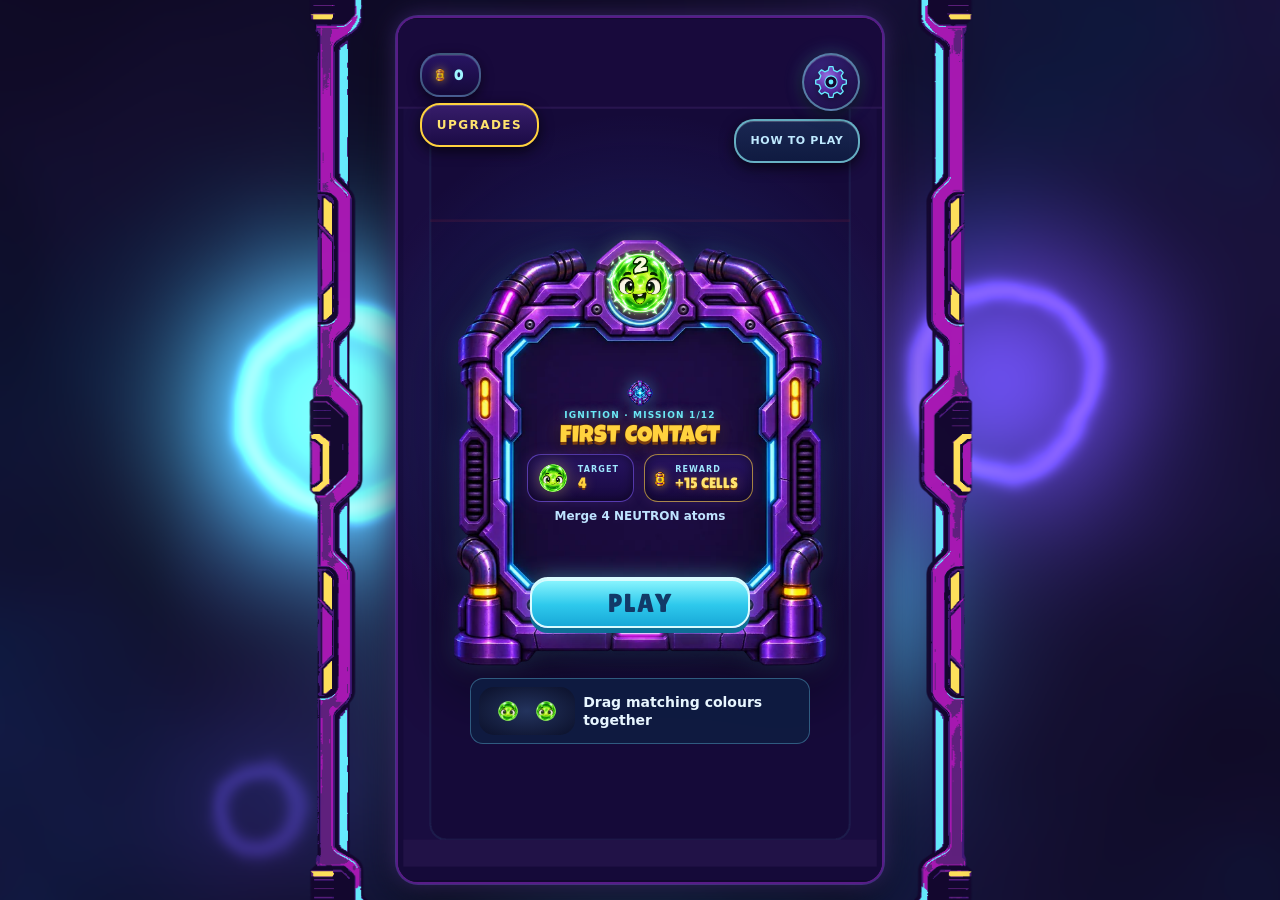
==== commit 85515925: "HUD: CHAIN badge into DOM stats row, width-safe layout" ====
--- a/index.html
+++ b/index.html
@@ -8,8 +8,8 @@
     <link rel="apple-touch-icon" href="./images/icon.png" />
     <meta name="description" content="Drag matching atoms together, charge them up and set off chain reactions. Complete reactor missions and unleash an Atomic Blast in Atom Smash!" />
     <title>Atom Smash!</title>
-    <script type="module" crossorigin src="./assets/index-D_jfJ_ST.js"></script>
-    <link rel="stylesheet" crossorigin href="./assets/index-C0SnwSsl.css">
+    <script type="module" crossorigin src="./assets/index-J4zuXbSV.js"></script>
+    <link rel="stylesheet" crossorigin href="./assets/index-DK9QkIzt.css">
   </head>
   <body>
     <!-- Inline splash paints before JS/CSS arrive — the portal build's first
--- a/assets/index-DK9QkIzt.css
+++ b/assets/index-DK9QkIzt.css
@@ -0,0 +1 @@
+:root{--bg: #0b1020;--panel: #111a33;--panel-2: #16213c;--line: #263555;--text: #e2e8f0;--muted: #94a3b8;--accent: #34d399;--accent-2: #60a5fa;--danger: #ef4444}*{box-sizing:border-box}html,body,#root{height:100%;margin:0}body{background:var(--bg);color:var(--text);font:16px/1.5 system-ui,-apple-system,Segoe UI,sans-serif;-webkit-font-smoothing:antialiased;-webkit-user-select:none;-moz-user-select:none;-ms-user-select:none;user-select:none;-webkit-touch-callout:none}.app-shell{--safe-top: max(16px, env(safe-area-inset-top, 0px));--safe-bottom: max(16px, env(safe-area-inset-bottom, 0px));height:100%;display:flex;align-items:center;justify-content:center;padding:var(--safe-top) max(16px,env(safe-area-inset-right,0px)) var(--safe-bottom) max(16px,env(safe-area-inset-left,0px))}.menu,.panel,.game-frame{width:min(100%,520px);height:min(100%,900px);background:var(--panel);border:1px solid var(--line);border-radius:20px;overflow:hidden;position:relative;display:flex;flex-direction:column}.is-game{--frame-w: min(100%, 720px, calc((100dvh - var(--safe-top) - var(--safe-bottom)) * .5625), 506px);--frame-h: calc(var(--frame-w) / .5625)}.is-game .game-frame{aspect-ratio:720 / 1280;width:var(--frame-w);height:auto;border-radius:22px;border:2px solid #581c87;box-shadow:0 0 0 1px #8b5cf655,0 0 24px #8b5cf659,0 12px 40px #000000e6}.arcade-bezel-mobile{position:absolute;inset:0;border-radius:22px;pointer-events:none;z-index:4;overflow:hidden;box-sizing:border-box;border:4px solid #3b0764;box-shadow:inset 0 0 0 1.5px #67edff88,inset 0 0 10px #67edff40,0 0 0 1.5px #7e22ce,0 8px 32px #000c}@media(min-width:760px)and (min-height:400px)and (orientation:landscape){.arcade-bezel-mobile{display:none}}.arcade-bezel-mobile .bezel-rail{position:absolute;top:0;bottom:0;width:clamp(8px,2.2cqw,12px);z-index:1}.arcade-bezel-mobile .bezel-rail.left{left:0;background:linear-gradient(90deg,#24073d,#4a1570 50%,#60217e 90%,#24073d);border-right:1.5px solid #67edff88;box-shadow:inset 1px 0 3px #ffffff26,1px 0 6px #67edff4d}.arcade-bezel-mobile .bezel-rail.right{right:0;background:linear-gradient(270deg,#24073d,#4a1570 50%,#60217e 90%,#24073d);border-left:1.5px solid #67edff88;box-shadow:inset -1px 0 3px #ffffff26,-1px 0 6px #67edff4d}.arcade-bezel-mobile .bezel-cell{position:absolute;width:clamp(4px,1.1cqw,6px);height:clamp(24px,6cqw,36px);border-radius:3px;background:linear-gradient(180deg,#fff9c4,#ffe15b 45%,#eab308);border:1px solid #ffffffaa;box-shadow:0 0 8px #ffe15b,0 0 16px #ffe15b99;z-index:2}.arcade-bezel-mobile .bezel-cell.top-left{top:22%;left:2px}.arcade-bezel-mobile .bezel-cell.bottom-left{top:74%;left:2px}.arcade-bezel-mobile .bezel-cell.top-right{top:22%;right:2px}.arcade-bezel-mobile .bezel-cell.bottom-right{top:74%;right:2px}.arcade-bezel-mobile .bezel-corner{position:absolute;width:24px;height:24px;z-index:2;border-color:#7e22ce;border-style:solid}.arcade-bezel-mobile .bezel-corner.top-left{top:0;left:0;border-width:3px 0 0 3px;border-top-left-radius:20px}.arcade-bezel-mobile .bezel-corner.top-right{top:0;right:0;border-width:3px 3px 0 0;border-top-right-radius:20px}.arcade-bezel-mobile .bezel-corner.bottom-left{bottom:0;left:0;border-width:0 0 3px 3px;border-bottom-left-radius:20px}.arcade-bezel-mobile .bezel-corner.bottom-right{bottom:0;right:0;border-width:0 3px 3px 0;border-bottom-right-radius:20px}.arcade-bezel-mobile .bezel-bolt{display:block;position:absolute;width:4px;height:4px;border-radius:50%;background:#ffe15b;box-shadow:0 0 6px #ffe15b}.arcade-bezel-mobile .bezel-corner.top-left .bezel-bolt{top:4px;left:4px}.arcade-bezel-mobile .bezel-corner.top-right .bezel-bolt{top:4px;right:4px}.arcade-bezel-mobile .bezel-corner.bottom-left .bezel-bolt{bottom:4px;left:4px}.arcade-bezel-mobile .bezel-corner.bottom-right .bezel-bolt{bottom:4px;right:4px}.arcade-bezel-mobile .bezel-bumper{position:absolute;left:24px;right:24px;height:5px;z-index:1}.arcade-bezel-mobile .bezel-bumper.top{top:0;background:linear-gradient(180deg,#24073d,#4a1570);border-bottom:1.5px solid #67edff88;box-shadow:0 1px 4px #67edff40}.arcade-bezel-mobile .bezel-bumper.bottom{bottom:0;background:linear-gradient(0deg,#24073d,#4a1570);border-top:1.5px solid #67edff88;box-shadow:0 -1px 4px #67edff40}.reactor-console{position:fixed;inset:0;z-index:0;pointer-events:none}.rc-backdrop{position:absolute;inset:0;width:100%;height:100%;object-fit:cover}.rc-panel{position:absolute;top:50%;transform:translateY(-50%);width:min(calc(var(--frame-h) * .52),calc(50% - var(--frame-w) * .78 - 26px),400px);aspect-ratio:400 / 900;object-fit:contain}.rc-left{right:calc(50% + var(--frame-w) * .78 + 10px)}.rc-right{left:calc(50% + var(--frame-w) * .78 + 10px)}.rc-bezel{position:fixed;left:50%;top:50%;width:calc(var(--frame-w) / .72);height:calc(var(--frame-h) / .8);transform:translate(-50%,-50%);z-index:2;pointer-events:none}@media(max-width:759px),(max-height:399px),(orientation:portrait){.reactor-console{display:none}}.console-energy{position:fixed;inset:0;z-index:3;pointer-events:none}.ce-tube{position:absolute;top:50%;height:calc(var(--frame-h) * .94);width:26px;transform:translate(-50%,-50%);-webkit-mask-image:linear-gradient(transparent,#000 12% 88%,transparent);mask-image:linear-gradient(transparent,#000 12% 88%,transparent)}.ce-tube:before{content:"";position:absolute;inset:0 30%;background:linear-gradient(180deg,transparent,#ffb34055 30% 70%,transparent);filter:blur(4px);animation:ceGlow 2.8s ease-in-out infinite}.ce-t1:before{background:linear-gradient(180deg,transparent,#67edff44 30% 70%,transparent)}@keyframes ceGlow{0%,to{opacity:.25}45%{opacity:.8}60%{opacity:.4}72%{opacity:.9}}.ce-t0{left:calc(50% - var(--frame-w) * .736)}.ce-t1{left:calc(50% - var(--frame-w) * .63)}.ce-t2{left:calc(50% + var(--frame-w) * .632)}.ce-t3{left:calc(50% + var(--frame-w) * .736)}.ce-p{position:absolute;left:50%;bottom:-8px;width:6px;height:22px;border-radius:4px;background:linear-gradient(180deg,transparent,#fffdf2 25%,#ffe9a8 65%,transparent);box-shadow:0 0 14px 4px #ffcf6ebb,0 0 30px 10px #ff8a2a66;opacity:0;animation:ceRise 2.6s linear infinite}.ce-p0{animation-delay:0s}.ce-p1{animation-delay:-.45s;height:15px}.ce-p2{animation-delay:-.9s}.ce-p3{animation-delay:-1.35s;height:12px;width:4px}.ce-p4{animation-delay:-1.8s}.ce-p5{animation-delay:-2.25s;height:17px}.ce-t1 .ce-p{animation-duration:3.1s;background:linear-gradient(180deg,transparent,#eaffff 25%,#9ff3ff 65%,transparent);box-shadow:0 0 14px 4px #67edffbb,0 0 30px 10px #2ec9ec66}.ce-t3 .ce-p{animation-duration:3.3s}.ce-t0 .ce-p2,.ce-t2 .ce-p1{background:linear-gradient(180deg,transparent,#ffeaff 25%,#e8b7ff 65%,transparent);box-shadow:0 0 14px 4px #c86fffbb,0 0 30px 10px #a819b366}@keyframes ceRise{0%{transform:translate(-50%) scale(.4);opacity:0}6%{opacity:1}25%{transform:translate(calc(-50% - 3px),calc(var(--frame-h) * -.24)) scale(1)}50%{transform:translate(calc(-50% + 4px),calc(var(--frame-h) * -.47)) scale(.8)}75%{transform:translate(calc(-50% - 2px),calc(var(--frame-h) * -.7)) scale(1)}96%{opacity:1}to{transform:translate(-50%,calc(var(--frame-h) * -.94)) scale(.3);opacity:0}}@media(prefers-reduced-motion:reduce){.console-energy{display:none}}@media(max-width:759px),(max-height:399px),(orientation:portrait){.console-energy{display:none}}.menu{padding:32px 24px;gap:20px}.menu-head h1{margin:0;font-size:40px;letter-spacing:.02em}.menu-head p{margin:6px 0 0;color:var(--muted)}.menu-modes{display:flex;flex-direction:column;gap:12px;flex:1}.mode-card{display:flex;flex-direction:column;gap:4px;text-align:left;padding:16px 18px;border-radius:14px;border:1px solid var(--line);background:var(--panel-2);color:var(--text);cursor:pointer;transition:transform .08s ease,border-color .12s ease}.mode-card:hover{border-color:var(--accent);transform:translateY(-1px)}.mode-label{font-weight:700;font-size:18px}.mode-blurb{color:var(--muted);font-size:14px}.mode-controls{color:var(--accent-2);font-size:12px;letter-spacing:.04em}.mode-best{color:var(--accent);font-size:12px;font-weight:700}.menu-foot{display:flex;gap:10px}.menu-best{margin:0;color:var(--muted);font-size:13px;text-align:center}button{font:inherit}.primary,.ghost,.danger{padding:10px 16px;border-radius:12px;border:1px solid var(--line);cursor:pointer}.primary{background:var(--accent);color:#04121b;border-color:transparent;font-weight:700}.primary:disabled{opacity:.4;cursor:not-allowed}.ghost{background:transparent;color:var(--text);flex:1}.danger{background:var(--danger);color:#fff;border-color:transparent}.panel{padding:28px 24px;gap:16px;overflow-y:auto}.panel h1{margin:0}.settings-panel{position:fixed;z-index:30;left:50%;transform:translate(-50%);top:max(16px,env(safe-area-inset-top,0px));bottom:max(16px,env(safe-area-inset-bottom,0px));width:min(calc(100% - 32px),480px);height:auto;max-height:calc(100dvh - 32px);background:radial-gradient(circle at 50% 0%,#29185a,#150b33 55%,#0c061d);border:2px solid rgba(112,242,255,.45);border-radius:28px;box-shadow:0 0 35px #70f2ff2e,inset 0 1px 1px #ffffff4d,inset 0 0 24px #3c146e80,0 24px 60px #000000d9;overflow-y:auto;display:flex;flex-direction:column;gap:16px;padding:28px 22px 20px;box-sizing:border-box}.settings-header{text-align:center;flex:0 0 auto;padding-bottom:2px}.settings-title{margin:0;font:clamp(28px,6.5vw,36px)/1 "Lilita One",system-ui,sans-serif;letter-spacing:.08em;color:#fff;text-shadow:0 3px 0 #130a2a,0 0 16px rgba(112,242,255,.7)}.settings-subtitle{margin-top:5px;font:700 11px/1.2 system-ui,-apple-system,sans-serif;letter-spacing:.22em;color:#70f2ff;text-transform:uppercase;opacity:.9;text-shadow:0 0 8px rgba(112,242,255,.45)}.settings-section{display:flex;flex-direction:column;gap:10px;flex:0 0 auto}.settings-section-title{display:flex;align-items:center;gap:8px;font:700 12px/1 Lilita One,system-ui,sans-serif;letter-spacing:.14em;color:#ffe45d;text-transform:uppercase;padding-inline:4px}.settings-section-title:after{content:"";flex:1;height:1px;background:linear-gradient(90deg,rgba(255,228,93,.45),transparent)}.settings-section-icon{color:inherit;flex-shrink:0}.purge-section-title{color:#f87171}.purge-section-title:after{background:linear-gradient(90deg,rgba(248,113,113,.45),transparent)}.settings-card-row{display:flex;align-items:center;justify-content:space-between;gap:14px;padding:12px 16px;border-radius:18px;background:linear-gradient(135deg,#ffffff0e,#ffffff04);border:1px solid rgba(112,242,255,.15);box-shadow:inset 0 1px #ffffff14,0 4px 16px #00000040;cursor:pointer;transition:border-color .15s ease,background .15s ease,transform .12s ease;min-height:60px;box-sizing:border-box}.settings-card-row:hover{border-color:#70f2ff59;background:linear-gradient(135deg,#ffffff14,#ffffff06)}.settings-row-label{display:flex;align-items:center;gap:12px;user-select:none;min-width:0}.settings-icon-bubble{width:38px;height:38px;border-radius:12px;display:grid;place-items:center;flex-shrink:0;box-shadow:inset 0 1px #ffffff4d,0 2px 8px #0000004d}.music-bubble{background:linear-gradient(135deg,#70f2ff26,#0099cc40);border:1px solid rgba(112,242,255,.5);color:#70f2ff;box-shadow:0 0 12px #70f2ff40}.sfx-bubble{background:linear-gradient(135deg,#ffe45d26,#ff880040);border:1px solid rgba(255,228,93,.5);color:#ffe45d;box-shadow:0 0 12px #ffe45d40}.vol-bubble{background:linear-gradient(135deg,#a855f726,#6366f140);border:1px solid rgba(168,85,247,.5);color:#c084fc;box-shadow:0 0 12px #a855f740}.settings-row-texts{display:flex;flex-direction:column;gap:2px;min-width:0}.settings-item-name{font:700 15px/1.2 system-ui,-apple-system,sans-serif;color:#f8fafc;letter-spacing:.01em}.settings-item-desc{font:400 12px/1.2 system-ui,-apple-system,sans-serif;color:#94a3b8;white-space:nowrap;overflow:hidden;text-overflow:ellipsis}.sr-only{position:absolute;width:1px;height:1px;padding:0;margin:-1px;overflow:hidden;clip:rect(0,0,0,0);white-space:nowrap;border:0}.atom-toggle-container{display:flex;align-items:center;justify-content:center;flex-shrink:0}.atom-toggle{width:58px;height:32px;border-radius:20px;padding:3px;box-sizing:border-box;background:#0f1523;border:1.5px solid #2d3b55;box-shadow:inset 0 2px 6px #000000b3;transition:all .25s cubic-bezier(.4,0,.2,1);position:relative;display:flex;align-items:center}.atom-toggle-track{width:100%;height:100%;position:relative}.atom-toggle-core{position:absolute;left:0;top:0;width:24px;height:24px;border-radius:50%;background:radial-gradient(circle at 35% 30%,#94a3b8,#475569 60%,#1e293b);border:1px solid rgba(255,255,255,.2);box-shadow:0 2px 4px #00000080;transition:transform .28s cubic-bezier(.34,1.56,.64,1),background .25s ease,box-shadow .25s ease}.atom-toggle.is-active{background:linear-gradient(90deg,#072a44,#0d4669);border-color:#70f2ff;box-shadow:inset 0 2px 6px #0009,0 0 14px #70f2ff73}.atom-toggle.is-active .atom-toggle-core{transform:translate(26px);background:radial-gradient(circle at 30% 25%,#fff,#b2f8ff 25%,#30cbe9 65%,#0e7490);border-color:#e0faff;box-shadow:0 0 12px #70f2ff,0 0 4px #fff,inset 0 1px 2px #fffc}.volume-card-row{flex-direction:column;align-items:stretch;gap:12px;cursor:default}.volume-card-header{display:flex;align-items:center;justify-content:space-between}.reactor-meter-cluster{display:flex;flex-direction:column;gap:12px;background:#0000004d;padding:12px 14px;border-radius:14px;border:1px solid rgba(112,242,255,.1)}.volume-power-cells{display:grid;grid-template-columns:repeat(6,1fr);gap:6px}.reactor-pip{height:26px;border-radius:6px;border:1px solid rgba(255,255,255,.08);background:#ffffff0a;padding:0;cursor:pointer;position:relative;overflow:hidden;transition:transform .12s ease,border-color .15s ease}.reactor-pip:hover{transform:translateY(-1px);border-color:#ffffff4d}.reactor-pip .pip-core{position:absolute;inset:2px;border-radius:4px;background:transparent;transition:all .2s ease}.reactor-pip.pip-1.is-lit .pip-core{background:linear-gradient(180deg,#b2f8ff,#38bdf8);box-shadow:0 0 10px #38bdf8b3}.reactor-pip.pip-2.is-lit .pip-core{background:linear-gradient(180deg,#a5f3fc,#06b6d4);box-shadow:0 0 10px #06b6d4b3}.reactor-pip.pip-3.is-lit .pip-core{background:linear-gradient(180deg,#99f6e4,#14b8a6);box-shadow:0 0 10px #14b8a6b3}.reactor-pip.pip-4.is-lit .pip-core{background:linear-gradient(180deg,#fef08a,#eab308);box-shadow:0 0 10px #eab308b3}.reactor-pip.pip-5.is-lit .pip-core{background:linear-gradient(180deg,#fed7aa,#f97316);box-shadow:0 0 10px #f97316b3}.reactor-pip.pip-6.is-lit .pip-core{background:linear-gradient(180deg,#fecaca,#ef4444);box-shadow:0 0 12px #ef4444d9}.reactor-pip.is-lit{border-color:#fff6}.plasma-slider-wrap{position:relative;width:100%;height:24px;display:flex;align-items:center}.plasma-slider{-webkit-appearance:none;appearance:none;width:100%;height:8px;border-radius:6px;outline:none;background:linear-gradient(to right,#38bdf8 var(--slider-pct, 60%),#1e293b var(--slider-pct, 60%));box-shadow:inset 0 1px 3px #0009;cursor:pointer;margin:0}.plasma-slider::-webkit-slider-thumb{-webkit-appearance:none;appearance:none;width:24px;height:24px;border-radius:50%;background:radial-gradient(circle at 30% 25%,#fff,#b2f8ff 25%,#30cbe9 65%,#0e7490);border:2px solid #ffffff;box-shadow:0 0 12px #70f2ff,0 2px 6px #0009;cursor:grab;transition:transform .1s ease,box-shadow .15s ease}.plasma-slider::-webkit-slider-thumb:active{cursor:grabbing;transform:scale(1.15);box-shadow:0 0 18px #70f2ff,0 0 8px #fff}.plasma-slider::-moz-range-thumb{width:24px;height:24px;border-radius:50%;background:radial-gradient(circle at 30% 25%,#fff,#b2f8ff 25%,#30cbe9 65%,#0e7490);border:2px solid #ffffff;box-shadow:0 0 12px #70f2ff,0 2px 6px #0009;cursor:grab}.reset-card-row{cursor:default;gap:12px}.reset-card-row .settings-item-desc{white-space:normal}.purge-control{flex-shrink:0}.purge-trigger-btn{font:700 13px/1 Lilita One,system-ui,sans-serif;letter-spacing:.08em;color:#fca5a5;background:#ef44441f;border:1.5px solid rgba(239,68,68,.4);padding:10px 16px;border-radius:12px;cursor:pointer;transition:all .15s ease;white-space:nowrap}.purge-trigger-btn:hover{background:#ef444440;border-color:#ef4444;color:#fff;box-shadow:0 0 14px #ef444466}.confirm-btn-cluster{display:flex;align-items:center;gap:6px;flex-shrink:0}.purge-abort-btn{font:700 11px/1 Lilita One,system-ui,sans-serif;letter-spacing:.06em;color:#94a3b8;background:#ffffff0f;border:1px solid rgba(255,255,255,.15);padding:8px 10px;border-radius:10px;cursor:pointer;white-space:nowrap}.purge-abort-btn:hover{color:#fff;background:#ffffff1f}.purge-confirm-btn{font:700 11px/1 Lilita One,system-ui,sans-serif;letter-spacing:.08em;color:#fff;background:linear-gradient(135deg,#ef4444,#b91c1c);border:1.5px solid #fca5a5;padding:8px 12px;border-radius:10px;cursor:pointer;box-shadow:0 0 16px #ef4444b3;white-space:nowrap;animation:purgePulse 1.2s infinite alternate ease-in-out}@keyframes purgePulse{0%{filter:brightness(1)}to{filter:brightness(1.2);box-shadow:0 0 22px #ef4444e6}}.settings-panel .settings-back{flex:0 0 auto;align-self:center;margin:8px auto 2px}.currency{color:var(--accent);font-weight:700;margin:0}.upgrade-list{list-style:none;margin:0;padding:0;display:flex;flex-direction:column;gap:12px}.upgrade{display:flex;align-items:center;justify-content:space-between;gap:12px;padding:14px;border:1px solid var(--line);border-radius:12px;background:var(--panel-2)}.upgrade-info{display:flex;flex-direction:column;gap:2px}.upgrade-info span{color:var(--muted);font-size:13px}.upgrade-info em{color:var(--accent-2);font-size:12px;font-style:normal}.game-frame{background:var(--bg)}.game-loading{flex:1;display:flex;align-items:center;justify-content:center;color:var(--muted)}.game-canvas{flex:1;min-height:0}.game-canvas canvas{display:block}.game-frame,.game-canvas,.game-canvas canvas{touch-action:none}.game-exit{position:absolute;top:10px;right:10px;width:40px;height:40px;border-radius:50%;border:1px solid var(--line);background:#0b1020b3;color:var(--text);cursor:pointer}.game-pause{position:absolute;top:clamp(12px,3cqw,20px);right:clamp(14px,3.5cqw,22px);width:44px;height:44px;border:none;border-radius:0;background:transparent;color:#e2f7ff;text-shadow:0 0 8px rgba(103,237,255,.9),0 2px 6px rgba(0,0,0,.9);font-size:17px;line-height:1;cursor:pointer;z-index:5}.game-pause[hidden]{display:none}.game-paused{position:absolute;inset:0;z-index:15;display:flex;flex-direction:column;align-items:center;justify-content:center;gap:14px;border:0;background:#0a081eb8;backdrop-filter:blur(3px);padding:20px}.pause-backdrop{position:absolute;inset:0;cursor:pointer}.game-paused>.paused-title{position:relative;z-index:1;pointer-events:none}.pause-resume-text{position:relative;z-index:1;margin:6px 0 4px;padding:12px 6px;min-height:56px;width:min(100%,360px);white-space:nowrap;background:none;border:0;border-radius:18px;color:#ffe98a;font:clamp(16px,5.8vh,40px)/1 "Lilita One",system-ui,sans-serif;letter-spacing:.05em;text-shadow:0 3px 0 #0b1020,0 0 18px #ffd84a99;cursor:pointer;animation:pause-resume-pulse 1.6s ease-in-out infinite}.pause-resume-text:focus-visible{outline:3px solid #ffe98a88;outline-offset:2px}@keyframes pause-resume-pulse{50%{opacity:.75}}@media(prefers-reduced-motion:reduce){.pause-resume-text{animation:none}}.pause-atom-actions{position:relative;z-index:1;display:flex;justify-content:center;gap:18px;margin-top:10px}.pause-atom-actions .pause-secondary-action{width:80px;height:80px;font-size:15px;padding:8px}@media(max-height:520px){.pause-resume-text{font-size:clamp(15px,4.6vh,32px);padding:12px 6px}.pause-atom-actions .pause-secondary-action{width:66px;height:66px;font-size:13px;padding:6px}}.pause-secondary-action{position:relative;isolation:isolate;pointer-events:auto;width:96px;height:96px;padding:12px;border-radius:50%;border:2px solid #fff3b7;background:radial-gradient(circle at 30% 22%,#fffbdc,#ffe771 18%,#ffcb36 48%,#d47a17 80%,#713918);box-shadow:inset 0 3px 7px #ffffffb3,inset -5px -7px 10px #6c310a66,0 0 14px #ffd43c55;color:#38225b;font:17px/1.05 Lilita One,system-ui,sans-serif;cursor:pointer}.pause-secondary-action:before{content:"";position:absolute;inset:19px -10px;border:1px solid #fff0a999;border-radius:50%;transform:rotate(-32deg);pointer-events:none}.pause-secondary-action:after{content:"";position:absolute;width:5px;height:5px;top:16px;right:4px;border-radius:50%;background:#fff9d7;box-shadow:0 0 6px #ffdf7c;pointer-events:none}.pause-secondary-action span{position:relative;display:block;max-width:70px;margin:auto}.pause-atom-menu{border-color:#b8fbff;background:radial-gradient(circle at 30% 22%,#efffff,#91f8ff 18%,#30cbe9 48%,#1871a4 80%,#183965);box-shadow:inset 0 3px 7px #ffffffb3,inset -5px -7px 10px #15387f66,0 0 14px #50e6ff44}.pause-atom-menu:before{border-color:#c3fcff99;transform:rotate(32deg)}.pause-secondary-action:active{filter:brightness(.92)}.pause-secondary-action:focus-visible{outline-offset:8px}.pause-secondary-action:focus-visible{border-radius:50%}.pause-secondary-action:focus-visible{outline:2px solid #fff4c9}.paused-title{font-family:Luckiest Guy,Lilita One,system-ui,sans-serif;font-size:clamp(24px,4vw,32px);color:#fff;letter-spacing:4px;text-shadow:0 4px 0 #31196b,0 0 30px #7a4adf66}.paused-resume{font-family:system-ui,-apple-system,sans-serif;font-size:17px;font-weight:700;color:#aebdda}.overlay{position:absolute;inset:0;background:#060a16db;display:flex;flex-direction:column;align-items:center;justify-content:center;gap:12px;padding:24px;text-align:center}.overlay h2{margin:0;font-size:30px}.overlay-score{margin:0;font-size:20px;color:var(--text)}.overlay-best{margin:0;color:var(--accent);font-weight:700}.overlay-actions{display:flex;gap:10px;width:100%;max-width:320px}.overlay h2{font-family:Luckiest Guy,Lilita One,system-ui,sans-serif;letter-spacing:.04em}.overlay-score{font-family:Lilita One,system-ui,sans-serif;font-size:34px}.stats-grid{display:grid;grid-template-columns:auto auto;gap:6px 22px;font-family:Lilita One,system-ui,sans-serif}.stats-grid span{color:var(--muted, #8ea0c2);font-size:14px;letter-spacing:.08em;align-self:center}.stats-grid b{font-size:22px;text-align:right}.dev-panel{position:absolute;bottom:12px;left:12px;z-index:40;display:flex;flex-direction:column;gap:6px}.dev-panel summary{font:700 12px system-ui,sans-serif;color:#8ea0c2;cursor:pointer;user-select:none}.dev-panel[open] summary{margin-bottom:4px}.dev-panel button{font:600 13px system-ui,sans-serif;padding:7px 12px;border:1px solid #26314f;border-radius:8px;background:#16203a;color:#e2e8f0;cursor:pointer}:root{--accent: #ffe15b;--accent-2: #67edff}body{background:#431978}.app-shell{background:radial-gradient(ellipse at 12% 20%,#316fd4 0,transparent 47%),radial-gradient(ellipse at 90% 80%,#a819b3 0,transparent 48%),linear-gradient(145deg,#282265,#60217e)}button:focus-visible{outline:3px solid #fff;outline-offset:4px}.game-exit{width:44px;height:44px;z-index:5}.game-frame{container-type:inline-size;border-color:#9d6bd799;box-shadow:0 15px 80px #1b074a77}.game-exit[hidden]{display:none}.sr-only{position:absolute;width:1px;height:1px;overflow:hidden;clip-path:inset(50%);white-space:nowrap}.atom-backdrop{position:absolute;inset:0;overflow:hidden;pointer-events:none}.orbit{position:absolute;border:2px solid #b8fbff25;border-radius:50%;width:360px;height:360px}.orbit:after{content:"";position:absolute;inset:16px;border:18px solid #c1fdff09;border-radius:50%}.orbit-a{left:-200px;top:8%;transform:rotate(-25deg) scaleX(1.4)}.orbit-b{right:-230px;bottom:0;width:460px;height:460px}.orbit-c{right:-100px;top:-170px;border-color:#ffe18422;width:340px;height:340px}.energy-node{position:absolute;border-radius:50%;background:#b5fcff20;box-shadow:inset -7px -8px #ffffff0b;width:36px;height:36px}.node-a{top:14%;right:15%}.node-b{bottom:13%;left:8%;width:70px;height:70px}.node-c{display:none}.atomic-menu{isolation:isolate;width:100%;height:100%;border:none;border-radius:0;background:none;padding:22px 26px;gap:12px;overflow-y:auto;scrollbar-width:none;align-items:center}.atomic-menu>.menu-head,.atomic-menu>.menu-modes,.atomic-menu>.menu-foot,.atomic-menu>.menu-daily,.atomic-menu>.menu-challenge{width:min(100%,470px)}.atomic-menu::-webkit-scrollbar,.results-screen::-webkit-scrollbar{display:none}.results-screen{scrollbar-width:none}.atomic-menu>:not(.atom-backdrop):not(.menu-atoms){position:relative}.atomic-menu .menu-head{text-align:center}.atomic-menu .menu-head h1{font:76px/.83 Luckiest Guy,Lilita One,sans-serif;color:#70f2ff;-webkit-text-stroke:1px #192969;text-shadow:0 4px 0 #163675,0 7px 0 #170e4a;transform:rotate(-3deg);padding:9px 0 2px}.atomic-menu .menu-head h1 span{color:#ffe45d;font-size:.86em}.atomic-menu .menu-head p{color:#e0f3ff;font-size:14px;max-width:290px;margin:14px auto 0}.atomic-menu .menu-modes{flex:0;z-index:1}.atomic-menu .mode-card{padding:16px 18px;align-items:center;text-align:center;background:linear-gradient(150deg,#ffe77b,#ffbd3e);border:2px solid #fff0ae;color:#33205f;box-shadow:0 5px #a96219,0 9px 15px #240d4c44;border-radius:24px}.atomic-menu .mode-card:hover{transform:translateY(-2px)}.atomic-menu .mode-card:active{transform:translateY(3px);box-shadow:0 2px #a96219}.atomic-menu .mode-label{font:34px/1.1 Lilita One,sans-serif;width:100%;display:flex;justify-content:center;align-items:center;gap:16px}.play-tri{display:inline-block;width:0;height:0;border-left:.55em solid currentColor;border-top:.38em solid transparent;border-bottom:.38em solid transparent;filter:drop-shadow(0 3px 0 #d58b35)}.atomic-menu .mode-name{font-size:10px;letter-spacing:.15em;font-weight:800}.atomic-menu .mode-blurb{color:#432e69;font-size:13px}.atomic-menu .mode-controls{color:#493274;font-size:10px}.atomic-menu .mode-best{color:#45206a;font-size:12px}.atomic-menu .menu-foot{margin-top:5px}.atomic-menu .ghost{min-height:44px;background:#30185877;border-color:#d4c6ff66;font-size:14px}.atomic-menu .menu-best{color:#e1d9f6;font-size:11px}.atomic-loading{position:absolute;inset:0;z-index:4;display:flex;align-items:center;justify-content:center;flex-direction:column;gap:32px;background:radial-gradient(circle at 50% 45%,#295fbd,transparent 50%),linear-gradient(150deg,#3d237e,#8a258e)}.atomic-loading strong{position:relative;font:25px Lilita One,sans-serif;color:#fff5ad}.loading-orbit{position:relative;width:108px;height:108px;border:2px solid #b5f7ff88;border-radius:50%;animation:orbit-turn 1.8s linear infinite}.loading-orbit:after{content:"";position:absolute;inset:27px;border-radius:50%;background:#ffe36a;box-shadow:0 0 32px #ffe36a66}.loading-orbit i{position:absolute;width:22px;height:22px;border-radius:50%;background:#6aeaff;left:43px;top:-12px;box-shadow:0 0 15px #6aeaff88}.loading-orbit i:nth-child(2){left:88px;top:68px;background:#a9f959}.loading-orbit i:nth-child(3){left:-3px;top:68px;background:#ff7e91}@keyframes orbit-turn{to{transform:rotate(360deg)}}.results-screen{position:absolute;inset:0;z-index:20;overflow:auto;display:flex;align-items:center;justify-content:center;padding:18px;text-align:center;background:radial-gradient(circle at 65% 15%,#f9b44f88,transparent 38%),radial-gradient(circle at 15% 75%,#c344c1bb,transparent 45%),linear-gradient(155deg,#704abde8,#a8279fef 65%,#4f28a5ee)}.results-screen .orbit{border-color:#fff7bd33}.results-card{position:relative;width:100%;max-width:430px;padding:0 16px 15px;border-radius:30px;background:linear-gradient(160deg,#fff6c9,#ffe29c);border:2px solid #fff8d8;box-shadow:0 8px #a43a7d,0 20px 60px #300d6055;color:#3b235e;margin-top:48px}.result-mascot{position:relative;height:clamp(110px,30cqw,150px);margin-top:-55px}.result-mascot img{width:clamp(145px,48cqw,215px);height:clamp(145px,48cqw,215px);position:absolute;left:50%;top:48%;transform:translate(-50%,-50%);filter:drop-shadow(0 4px 10px #e8ab16aa)}.mascot-halo{position:absolute;width:160px;height:160px;max-width:44cqw;max-height:44cqw;left:50%;top:48%;transform:translate(-50%,-50%);border-radius:50%;background:radial-gradient(circle,#ffffed,#ffe99688 55%,transparent 72%)}.result-spark{position:absolute;left:12%;top:8%;color:#fff7b7;font-size:40px;text-shadow:0 0 10px #fff;transform:rotate(12deg)}.result-spark.second{left:auto;right:12%;top:45%;font-size:28px}.result-eyebrow{margin:3px 0 2px;font:800 10px/1.2 system-ui,sans-serif;letter-spacing:.16em;color:#774f83}.results-card h2{font:clamp(28px,8.8cqw,44px)/1.05 "Luckiest Guy","Lilita One",sans-serif;color:#74329b;margin:8px 0 10px;text-shadow:0 2px 0 #fff}.result-score-wrap{position:relative;background:linear-gradient(155deg,#4e2794,#28388d);border:2px solid #9670d0;box-shadow:inset 0 2px 8px #21125666;border-radius:20px;padding:9px 4px 12px}.result-score-label{color:#c7eeff;font:13px Lilita One,sans-serif;letter-spacing:.13em}.result-score{font:clamp(32px,12cqw,62px)/1.1 "Lilita One",sans-serif;margin:3px 0 0;color:#fff6a2;text-shadow:0 3px 0 #9f5c2b;overflow-wrap:anywhere;font-variant-numeric:tabular-nums}.is-settled .result-score{animation:score-punch .3s ease-out 1}@keyframes score-punch{0%{transform:scale(.88)}55%{transform:scale(1.08)}to{transform:scale(1)}}.result-record{font:12px Lilita One,sans-serif;margin:12px 0 -2px;color:#8144a4}.result-stats{display:grid;grid-template-columns:1fr 1fr;gap:10px;padding:16px 0}.result-stats div{display:flex;flex-direction:column;min-width:0}.result-stats b{font:clamp(21px,6cqw,29px)/1.1 "Lilita One",sans-serif;color:#65309c;overflow-wrap:anywhere}.result-stats span{font:800 9px/1.4 system-ui,sans-serif;letter-spacing:.08em;color:#765581;margin-top:3px}.atomic-play{width:100%;display:flex;justify-content:center;gap:16px;align-items:center;min-height:52px;border-radius:18px;border:2px solid #c8ffff;background:linear-gradient(#79f6ff,#26cbe7);color:#213868;box-shadow:0 5px #208ea9;font:25px Lilita One,sans-serif;cursor:pointer}.atomic-play:active{transform:translateY(3px);box-shadow:0 2px #208ea9}.result-menu{color:#684581;font-weight:700;font-size:13px;background:transparent;border:none;min-height:44px;margin-top:10px;cursor:pointer;text-decoration:underline}.score-sparkles{position:absolute;inset:0;pointer-events:none}.score-sparkles i{position:absolute;left:50%;top:55%;color:#fff9ae;font-style:normal;font-size:20px;opacity:0;text-shadow:0 0 5px #ffbe35}.is-settled .score-sparkles i{animation:score-spark .58s ease-out var(--delay) 1}@keyframes score-spark{0%{opacity:1;transform:rotate(var(--angle)) translateY(0) scale(.4)}65%{opacity:1}to{opacity:0;transform:rotate(var(--angle)) translateY(calc(-1 * var(--distance))) scale(.1)}}.qa-phone{max-width:320px!important;max-height:568px!important}.atomic-menu .mission-card{display:flex;flex-direction:column;align-items:center;gap:3px;width:100%;padding:12px 18px 11px;cursor:pointer;border-radius:20px;border:2px solid #bdf4ff;background:linear-gradient(150deg,#5ad4ff,#2a9fe0);color:#123a5e;box-shadow:0 5px #1668a8,0 9px 15px #240d4c44;transition:transform .08s ease}.atomic-menu .mission-card:hover{transform:translateY(-2px)}.atomic-menu .mission-card:active{transform:translateY(2px);box-shadow:0 2px #1668a8}.mission-tag{display:inline-flex;align-items:center;gap:5px;font:800 11px/1 system-ui,sans-serif;letter-spacing:.16em;color:#0d4d78}.mission-tag-badge{width:22px;height:22px}.mission-done-card .mission-tag-badge{width:40px;height:40px}.mission-name{font:26px/1.05 Lilita One,sans-serif;color:#fff;text-shadow:0 2px 0 #1668a8}.mission-obj{display:inline-flex;align-items:center;gap:5px;font-size:12px;font-weight:700;color:#0f4470}.mission-foot{display:flex;align-items:center;justify-content:space-between;width:100%;margin-top:5px}.mission-ladder{display:flex;gap:4px}.mission-ladder i{width:14px;height:5px;border-radius:3px;background:#ffffff3d}.mission-ladder i.done{background:#ffe15b}.mission-ladder i.now{background:#fff}.mission-play{display:flex;align-items:center;gap:6px;font:800 13px/1 system-ui,sans-serif;letter-spacing:.08em;color:#083a5c;background:#ffffff4d;padding:6px 12px;border-radius:999px}.mission-play .play-tri{border-left-color:#083a5c}.mission-intro{position:absolute;inset:0;z-index:15;display:flex;align-items:center;justify-content:center;background:radial-gradient(circle at 50% 45%,#295fbd59,transparent 55%),#140636b8}.mission-card-pop,.mission-card{text-align:center}.mission-intro .mission-card{position:relative;flex:0 0 auto;container-type:inline-size;width:min(88cqw,380px,56vh,48cqh);aspect-ratio:560 / 640;margin-top:8%;color:#eaf6ff;animation:missionCardIn .5s cubic-bezier(.2,1.6,.35,1) both}@keyframes missionCardIn{0%{transform:scale(.55) translateY(30px);opacity:0;filter:brightness(2.2)}60%{transform:scale(1.06) translateY(-4px);opacity:1;filter:brightness(1.35)}to{transform:scale(1) translateY(0);filter:brightness(1)}}.mission-intro .mission-plate{position:absolute;inset:0;width:100%;height:100%;z-index:0;filter:drop-shadow(0 0 12px #67edff26) drop-shadow(0 18px 34px #00000088);animation:missionRim 2.2s ease-in-out infinite}@keyframes missionRim{0%,to{filter:drop-shadow(0 0 10px #67edff1e) drop-shadow(0 18px 34px #00000088)}50%{filter:drop-shadow(0 0 24px #67edff55) drop-shadow(0 18px 34px #00000088)}}.mission-emblem{position:absolute;top:2.5%;left:50%;transform:translate(-50%);width:19%;z-index:1;filter:drop-shadow(0 0 12px #ffe15b88);animation:emblemBob 2.6s ease-in-out infinite}@keyframes emblemBob{0%,to{transform:translate(-50%) translateY(0)}50%{transform:translate(-50%) translateY(-4px)}}.mission-emblem-icon{display:flex;align-items:center;justify-content:center;aspect-ratio:1;border-radius:50%;background:radial-gradient(circle at 35% 28%,#3a2580,#160a3a);border:2px solid #8ff7ff66;box-shadow:0 0 16px #67edff44,inset 0 0 10px #0008}.mission-fields{position:absolute;left:17.2%;top:24.4%;width:65.6%;height:50.9%;display:flex;flex-direction:column;align-items:center;justify-content:center;gap:5px}.mission-badge{width:26px;height:26px;filter:drop-shadow(0 0 8px #67edff55)}.mission-intro .mission-tier{font:800 9px/1 system-ui,sans-serif;letter-spacing:.13em;color:#67edff;text-shadow:0 0 8px #67edff88;white-space:nowrap;max-width:100%}.mission-intro h2{font:clamp(13px,6.4cqw,30px)/1.02 "Luckiest Guy","Lilita One",sans-serif;white-space:nowrap;color:#ffd23e;margin:0;-webkit-text-stroke:1px #4a2500;paint-order:stroke fill;text-shadow:0 3px 0 #7a3d10,0 6px 14px #00000066,0 0 26px #ffb34066}.mission-intro p{display:flex;align-items:center;justify-content:center;gap:6px;margin:0;font-size:12px;font-weight:700;color:#bfe3ff}.mission-intro .mission-go,.mission-done .mission-go,.charge-board .mission-go{position:relative;min-width:172px;min-height:56px;margin-top:4px;border-radius:18px;cursor:pointer;border:2px solid #d9fbff;background:linear-gradient(180deg,#8ff7ff,#2ec9ec 55%,#18a8d8);color:#123a68;box-shadow:0 5px #0e6f96,0 0 22px #67edff66,inset 0 2px #fffa;font:26px Lilita One,sans-serif;letter-spacing:.06em;animation:missionGoPulse 1.6s ease-in-out infinite}@keyframes missionGoPulse{0%,to{box-shadow:0 5px #0e6f96,0 0 14px #67edff55,inset 0 2px #fffa}50%{box-shadow:0 5px #0e6f96,0 0 34px #67edffcc,inset 0 2px #fffa}}.mission-intro .mission-go:active,.mission-done .mission-go:active,.charge-board .mission-go:active{transform:translateY(3px);box-shadow:0 2px #0e6f96;animation:none}.charge-board .mission-go{font-size:19px;min-height:46px}.mission-intro .mission-go{position:absolute;left:21%;top:78.6%;width:58%;height:11.6%;min-width:44px;min-height:44px;margin-top:0;font-size:clamp(17px,7.2cqw,26px)}@media(prefers-reduced-motion:reduce){.mission-intro .mission-card,.mission-intro .mission-plate,.mission-intro .mission-go,.mission-emblem{animation:none!important}}.micon{display:inline-block;overflow:hidden;flex:0 0 auto}.micon img{display:block;width:auto;max-width:none}.mission-chip{position:absolute;top:calc(44px + env(safe-area-inset-top,0px));left:50%;transform:translate(-50%);z-index:5;display:flex;align-items:center;gap:7px;max-width:88%;padding:6px 12px;border-radius:12px;background:linear-gradient(180deg,#241759ee,#14082fee);border:1.5px solid #67edff77;box-shadow:0 0 12px #67edff33,inset 0 1px #ffffff1e,0 4px 10px #0006;pointer-events:none;white-space:nowrap}.mission-chip-title{font:800 10px/1 system-ui,sans-serif;letter-spacing:.08em;color:#9fe8ff;overflow:hidden;text-overflow:ellipsis;text-shadow:0 0 6px #67edff66}.mission-chip-track{width:56px;height:7px;border-radius:4px;background:#0a0422;border:1px solid #67edff44;overflow:hidden;flex:0 0 auto}.mission-chip-track i{display:block;height:100%;background:linear-gradient(90deg,#2ec9ec,#67edff,#ffe15b);border-radius:3px;transition:width .25s;box-shadow:0 0 6px #67edff}.mission-chip-count{font:800 10px/1 system-ui,sans-serif;color:#ffd23e;text-shadow:0 0 6px #ffb34088}.result-mission{position:relative;align-self:center;width:min(96%,330px);aspect-ratio:4 / 1;margin:0 auto 12px}.result-mission-banner{position:absolute;inset:0;width:100%;height:100%}.result-mission-text{position:absolute;inset:20% 12%;display:flex;align-items:center;justify-content:center;gap:6px;font:800 10px/1.25 system-ui,sans-serif;letter-spacing:.05em;text-transform:uppercase;color:#9fe8ff;text-align:center;text-shadow:0 0 8px #67edff55}.result-mission-text>span{min-width:0;display:flex;flex-direction:column;gap:2px}.result-mission-text>span>b{font:800 11px/1.2 Lilita One,sans-serif;color:#dff0ff}.result-mission-text>span>i{font-style:normal;font-weight:700;color:#9fe8ff}.result-mission.done{animation:missionVerdictPop .45s cubic-bezier(.2,1.6,.35,1) both}.result-mission.done .result-mission-text{color:#ffe15b;text-shadow:0 0 8px #ffb34099}.result-mission.done .result-mission-banner{filter:drop-shadow(0 0 14px #ffd23e55)}@keyframes missionVerdictPop{0%{transform:scale(.6);opacity:0}to{transform:scale(1);opacity:1}}@media(prefers-reduced-motion:reduce){.result-mission.done{animation:none}}.replay-character.next-mission .replay-prompt{font-size:19px;letter-spacing:.04em}@media(max-height:670px){.atomic-menu{padding:12px 20px;gap:9px}.atomic-menu .menu-head h1{font-size:55px}.atomic-menu .menu-head p{font-size:12px;margin-top:10px}.menu-cast{flex:0 0 120px;min-height:120px}.atomic-menu .mode-card{padding:11px}}@media(max-width:420px){.app-shell{padding:8px}.atomic-menu{padding-left:18px;padding-right:18px}.atomic-menu .node-c,.atomic-menu .node-b{display:none}}@media(prefers-reduced-motion:reduce){.loading-orbit,.is-settled .result-score,.is-settled .score-sparkles i{animation:none}.score-sparkles{display:none}.mode-card{transition:none}}.atomic-menu .menu-head h1{padding:0;transform:none;font:inherit;text-shadow:none;-webkit-text-stroke:0}.brand-logo{display:block;width:min(100%,440px);height:auto;margin:0 auto;filter:drop-shadow(0 8px 4px #20084855)}.atomic-menu .menu-head p{margin-top:9px;font:17px Lilita One,sans-serif;color:#d8f9ff}.atomic-menu .menu-cast{flex:1 0 135px;height:190px;min-height:135px;max-height:215px}.atomic-menu .intro-yellow{width:114px;height:114px;left:calc(50% - 5px);top:calc(73% + 10px);transform:translate(-50%,-50%) rotate(-8deg)}.atomic-menu .intro-red{width:105px;height:105px;right:5%;top:0;transform:rotate(12deg)}.atomic-menu .intro-green{width:95px;height:95px;left:5%;top:-5%;transform:rotate(-14deg)}.atomic-menu .intro-orbit{inset:19% 6%;border-width:3px;border-color:#a6efff50}.atomic-menu .menu-modes{align-items:center;gap:14px}.atomic-menu .mode-card{position:relative;width:82%;min-height:86px;padding:12px 30px;border-radius:50%/46%;border:3px solid #fff4ba;background:radial-gradient(ellipse at 40% 15%,#fff4a2,#ffe254 46%,#ffa627);box-shadow:inset 0 3px #fff9d6,inset 0 -6px #d98822,0 7px #9e4926,0 13px 20px #230b4644}.atomic-menu .mode-card:before{content:"";position:absolute;width:43%;height:10px;border-radius:50%;background:#ffffffe0;top:7px;left:20%;opacity:.65;pointer-events:none}.atomic-menu .mode-label{font-size:39px;text-shadow:0 1px 0 #fff0aa}.atomic-menu .mode-name{font-size:9px}.atomic-menu .menu-foot{justify-content:center;gap:20px}.atomic-menu .menu-foot .ghost{flex:0 1 155px;border-radius:50px;min-height:48px;background:linear-gradient(#673b9b,#43216d);border:2px solid #ab7dd1;box-shadow:inset 0 2px #c09ce744,0 3px #291347;font:15px Lilita One,sans-serif}.atomic-menu .menu-foot .ghost span{color:#a5f7ff;margin-right:4px}.results-screen{padding:16px 23px;background:radial-gradient(ellipse at 50% 42%,#d46e9288 0,transparent 60%),radial-gradient(circle at 20% 75%,#b247beaa,transparent 45%),linear-gradient(155deg,#6746a0ef,#a8279ff5 65%,#5329a7ef)}.results-card{margin:0;padding:0;background:none;border:none;border-radius:0;box-shadow:none;color:#fff9db}.result-brand-logo{display:block;width:min(45%,175px);height:auto;margin:0 auto 9px;filter:drop-shadow(0 3px 2px #28105c66)}.result-mascot{height:clamp(78px,21cqw,108px);margin-top:0}.result-mascot img{width:clamp(115px,35cqw,158px);height:clamp(115px,35cqw,158px);top:42%}.mascot-halo{width:150px;height:150px;top:45%}.result-spark{left:18%;font-size:26px}.result-spark.second{right:18%;font-size:21px}.result-eyebrow{color:#f2daf7;margin-top:5px;font-size:9px}.results-card h2{color:#fff0a0;font-size:clamp(27px,8.7cqw,41px);margin:6px 0 12px;-webkit-text-stroke:1px #662684;paint-order:stroke fill;text-shadow:0 3px 0 #682977,0 5px 12px #50216f}.result-score-wrap{isolation:isolate;border-radius:50%;border:3px solid #fff2a4;padding:18px 12px 22px;background:radial-gradient(ellipse at 38% 22%,#6851c4,#3b2288 60%,#20174e);box-shadow:inset 0 4px #b8a0fc88,inset 0 -7px #25114b,0 6px #a66350,0 0 23px #ffdf9b55}.result-score-wrap:before{content:"";position:absolute;inset:7px;border:1px solid #c8aaff66;border-radius:50%;z-index:-1;pointer-events:none}.result-score{font-size:clamp(33px,11.8cqw,60px)}.result-score-label{font-size:11px}.result-record{color:#fff6b2;margin:14px 0 0;font-size:11px;text-shadow:0 2px 0 #712578}.result-stats{gap:8px 20px;padding:18px 12px}.result-stats div{position:relative;justify-content:center;min-height:65px;padding:7px 5px 9px;border-radius:50%;background:radial-gradient(ellipse at 40% 15%,#a177c780,#5a2c8a66);border:1px solid #e8c0ff66;box-shadow:inset 0 2px #fff1ff33,0 4px #54217855}.result-stats b{color:#fff6be;font-size:clamp(20px,5.5cqw,27px);text-shadow:0 2px 0 #70367e}.result-stats span{color:#f3e4fa;font-size:8px;letter-spacing:.06em}.atomic-play{position:relative;width:87%;margin:0 auto;min-height:60px;border-radius:50%/46%;border:3px solid #c5ffff;background:radial-gradient(ellipse at 36% 15%,#d1ffff,#5aeeff 45%,#13badc);box-shadow:inset 0 3px #e7ffff,inset 0 -5px #1394bc,0 6px #205782,0 10px 18px #32175366;font-size:25px}.atomic-play:before{content:"";position:absolute;top:5px;left:22%;width:40%;height:7px;border-radius:50%;background:#fffa;pointer-events:none}.result-menu{display:block;border-radius:50px;border:1px solid #d3adf088;background:#50208077;min-height:44px;padding:5px 22px;margin:16px auto 0;color:#f5e9ff;text-decoration:none;font:14px Lilita One,sans-serif;box-shadow:inset 0 2px #ffffff1a}.daily-row{display:flex;flex-direction:column;align-items:center;gap:5px;width:100%;padding:2px 0;border:none;background:none;cursor:pointer;font-family:Lilita One,sans-serif}.daily-row:hover .daily-label{color:#fff3cf}.daily-row:active{transform:translateY(2px)}.daily-label{font-size:17px;color:#ffd97a;letter-spacing:.06em;text-shadow:0 2px 0 #4a1d63}.daily-cast{display:flex;align-items:center;position:relative}.daily-play-embed{width:26px;height:26px;margin-left:9px;align-self:center;pointer-events:none}.daily-play-edge{fill:#ffe9b84d}.daily-play-face{fill:#14082ce6}.daily-cast img{width:27px;height:27px;object-fit:contain;margin:0 -1px;filter:drop-shadow(0 2px 2px #150a3866)}.daily-cast img:nth-child(odd){transform:rotate(-8deg)}.daily-cast img:nth-child(2n){transform:rotate(8deg)}.daily-cast b{font-size:11px;color:#e3d7fb;margin:0 5px 0 6px;text-shadow:0 1px 0 #2a1650}.daily-cast .daily-cast-late{width:30px;height:30px;border-radius:50%;outline:2px solid #ffe9b8;outline-offset:1px;box-shadow:0 0 9px #ffd97a66}.daily-best{font-size:11px;color:#ffe9a8;text-shadow:0 1px 0 #53346e}.challenge-banner{display:flex;align-items:center;justify-content:center;flex-wrap:wrap;gap:6px 10px;margin:10px auto 0;padding:8px 16px;max-width:88%;border-radius:50px;border:2px solid #ffd97a;background:linear-gradient(#6b3a12dd,#47200cdd);box-shadow:0 4px #2c1208,0 8px 16px #230b4644;font-family:Lilita One,sans-serif}.challenge-title{font-size:12px;color:#ffd97a;letter-spacing:.08em}.challenge-text{font-size:11px;color:#ffeecb}.challenge-play{min-height:34px;padding:4px 16px;border-radius:50px;border:2px solid #fff4ba;background:linear-gradient(#ffe254,#ffa627);color:#4c2000;font:13px Lilita One,sans-serif;cursor:pointer;box-shadow:0 3px #9e4926}.challenge-play:active{transform:translateY(2px);box-shadow:0 1px #9e4926}.result-target{color:#bfeaff;margin:8px 0 0;font:11px Lilita One,sans-serif;letter-spacing:.05em;text-shadow:0 2px 0 #2c3f7e}.result-share{display:block;min-height:40px;margin:10px auto 0;padding:4px 20px;border-radius:50px;border:2px solid #9ce9ff;background:linear-gradient(#4c3a9e,#33206e);color:#b8f3ff;font:12px Lilita One,sans-serif;letter-spacing:.05em;cursor:pointer;box-shadow:0 3px #152a52}.result-share:active{transform:translateY(2px);box-shadow:0 1px #152a52}.result-daily{display:block;min-height:40px;margin:8px auto 0;padding:4px 20px;border-radius:50px;border:2px solid #ffd97a;background:linear-gradient(#6b3a12dd,#47200cdd);color:#ffe9b8;font:12px Lilita One,sans-serif;letter-spacing:.05em;cursor:pointer;box-shadow:0 3px #2c1208}.result-daily:active{transform:translateY(2px);box-shadow:0 1px #2c1208}@media(max-height:670px){.atomic-menu{padding:10px 20px;gap:6px}.atomic-menu .brand-logo{max-width:225px}.atomic-menu .menu-head p{font-size:12px;margin-top:4px}.atomic-menu .menu-cast{flex:0 0 82px;min-height:82px}.atomic-menu .menu-cast img{max-width:72px;max-height:72px}.atomic-menu .intro-yellow{max-width:92px;max-height:92px}.atomic-menu .intro-green{left:7%;top:-6%}.atomic-menu .mode-card{min-height:62px;padding:7px 25px}.atomic-menu .mode-label{font-size:30px}.atomic-menu .menu-modes{gap:8px}.atomic-menu .daily-cast img{width:22px;height:22px}.atomic-menu .daily-cast .daily-cast-late{width:24px;height:24px}.atomic-menu .daily-label{font-size:14px}.atomic-menu .daily-row{gap:3px}.atomic-menu .menu-foot .ghost{min-height:38px;font-size:13px}.atomic-menu .menu-best{font-size:10px}}@container (max-width: 360px){.results-screen{padding:12px 18px}.results-card{padding-top:72px}.result-brand-logo{position:absolute;top:0;left:1%;width:130px;margin:0}.result-mascot{position:absolute;top:8px;right:8%;width:74px;height:62px}.result-mascot img{width:98px;height:98px}.result-mascot .mascot-halo{width:95px;height:95px}.result-spark{left:-15%;font-size:18px}.result-spark.second{right:-22%;font-size:15px}.result-eyebrow{font-size:8px;margin:4px 0 0}.results-card h2{font-size:28px;margin:4px 0 10px}.result-score-wrap{padding:13px 9px 17px}.result-score{font-size:37px}.result-score-label{font-size:10px}.result-record{margin-top:10px;font-size:9px}.result-stats{grid-template-columns:repeat(4,minmax(0,1fr));gap:4px;padding:16px 0}.result-stats div{min-height:65px;padding:5px 2px}.result-stats b{font-size:18px}.result-stats span{font-size:7px;letter-spacing:0}.atomic-play{width:91%;min-height:53px;font-size:23px}.result-menu{margin-top:15px}}.result-stats{grid-template-columns:repeat(4,minmax(0,1fr));gap:10px;padding:22px 0}.result-stats div{aspect-ratio:1;min-height:0;width:min(100%,85px);margin:auto;padding:9px 3px;border-radius:50%;border:2px solid #a9e9ff99;background:radial-gradient(circle at 32% 18%,#8c75c9bb,#44216b99 65%,#2f1b5b99);box-shadow:inset 0 3px #fff5ff44,inset 0 -5px #35165344,0 4px #3a175b66}.result-stats div:nth-child(2){border-color:#b6f78d99}.result-stats div:nth-child(3){border-color:#ffe9a099}.result-stats div:nth-child(4){border-color:#ff9eae99}.result-stats b{font-size:clamp(18px,5.2cqw,25px)}.result-stats span{font-size:7px;letter-spacing:.02em;line-height:1.3}@container (max-width: 360px){.result-stats{gap:4px;padding:18px 0}.result-stats div{min-height:0;padding:7px 2px}.result-stats b{font-size:18px}}.result-v6{background:radial-gradient(ellipse at 50% 37%,#d563a77a,transparent 60%),linear-gradient(160deg,#6131a8f5,#a7289bf5 70%,#6a27a6f2)}.result-v6 .results-card{padding:0;margin:auto 0}.results-screen.result-v6{align-items:flex-start}.result-v6 .result-brand-logo{position:static;width:min(42%,160px);height:auto;margin:0 auto 14px}.result-v6 .result-eyebrow{font-size:9px;color:#efcfe9;margin:0 0 5px}.result-v6 h2{margin:0 0 10px;color:#fff7c8;transform:rotate(-3deg);font-size:clamp(29px,8.3cqw,41px)}.result-v6 .result-score-wrap{border:none;border-radius:0;background:none;box-shadow:none;padding:12px 0 10px}.result-v6 .result-score-wrap:before{display:none}.result-v6 .result-score-label{color:#fae0f7;font-size:10px;letter-spacing:.2em}.result-v6 .result-score{font-size:clamp(40px,15.4cqw,76px);line-height:1.15;color:#fff2a0;-webkit-text-stroke:2px #77325f;paint-order:stroke fill;text-shadow:0 4px 0 #df8643,0 7px 0 #733061,0 0 28px #ffd88c55}.result-v6 .result-record{font-size:11px;margin:7px 0 0}.result-v6 .result-stats{grid-template-columns:repeat(4,minmax(0,1fr));gap:8px;padding:22px 0 10px}.result-v6 .result-stats div{min-height:0;width:auto;aspect-ratio:auto;padding:4px 0;background:none;border:none;box-shadow:none;border-radius:0}.result-v6 .result-stats b{color:#fff6de;font-size:clamp(20px,5.5cqw,28px);text-shadow:0 2px 0 #74316d}.result-v6 .result-stats span{font-size:7px;color:#f1d8f2;letter-spacing:.05em;margin-top:6px}.replay-character{appearance:none;position:relative;display:block;width:230px;max-width:100%;height:210px;margin:2px auto 0;padding:0;border:none;background:none;color:#fff7cc;cursor:pointer;border-radius:0;-webkit-tap-highlight-color:transparent}.replay-character:focus-visible{outline:none}.replay-character:focus-visible img{filter:drop-shadow(0 0 24px #fff4bc)}.replay-character img{position:absolute;width:210px;height:210px;left:50%;top:0;transform:translate(-50%);filter:drop-shadow(0 3px 15px #ffc35f55);transition:filter .12s,transform .12s}.replay-character:hover img{filter:drop-shadow(0 0 22px #fff0a6aa);transform:translate(-50%) scale(1.05) rotate(-4deg)}.replay-character:active img{transform:translate(-50%) scale(.91)}.replay-charge{position:absolute;inset:0 0 15px;border-radius:50%;background:radial-gradient(circle,#fff6b52a,#ffde6b0d 45%,transparent 70%);pointer-events:none}.replay-turn{position:absolute;right:7px;bottom:42px;color:#b7faff;font:48px/1 Lilita One,sans-serif;transform:rotate(-15deg);text-shadow:0 3px 0 #5c2988}.replay-prompt{position:absolute;bottom:0;left:0;right:0;font:20px Lilita One,sans-serif;color:#fff4bc;text-shadow:0 2px 0 #73286e}.result-v6 .result-menu{background:none;border:none;box-shadow:none;padding:6px 18px;margin:12px auto 0;min-height:44px;color:#eed5f1;font:13px system-ui,sans-serif;text-decoration:underline;text-underline-offset:4px}@container (max-width: 360px){.result-v6 .results-card{padding:0}.result-v6 .result-brand-logo{position:static;width:120px;margin:0 auto 9px}.result-v6 h2{font-size:28px;margin-bottom:8px}.result-v6 .result-score-wrap{padding:8px 0}.result-v6 .result-score{font-size:44px}.result-v6 .result-stats{padding:16px 0 5px}.result-v6 .result-stats b{font-size:20px}.result-v6 .result-stats span{font-size:6.5px}.result-v6 .result-record{font-size:9px}.result-v6 .replay-character{width:190px;height:160px}.result-v6 .replay-character img{width:160px;height:160px}.result-v6 .replay-prompt{font-size:17px}.result-v6 .replay-turn{right:11px;bottom:33px;font-size:36px}.result-v6 .result-menu{margin-top:7px}}@media(prefers-reduced-motion:reduce){.replay-character img{transition:none}.replay-character:hover img,.replay-character:active img{transform:translate(-50%)}}.atom-field{position:fixed;inset:0;pointer-events:none;overflow:hidden;background:radial-gradient(ellipse at 30% 30%,#3a2a7a,transparent 60%),radial-gradient(ellipse at 75% 70%,#1c3f8a,transparent 55%),#170b3e}.atom-field__canvas{width:100%;height:100%;display:block}.menu-atoms{position:fixed;inset:0;pointer-events:none;overflow:hidden}.menu-atoms .ma{position:absolute;width:98px;filter:drop-shadow(0 6px 14px #1b074acc) drop-shadow(0 0 22px #67edff2e)}.ma-a{top:11%;left:max(3%,calc(50% - 505px));animation:maDrift 11s ease-in-out infinite alternate}.ma-b{top:18%;right:max(4%,calc(50% - 505px));width:86px;animation:maDrift 13s -4s ease-in-out infinite alternate-reverse}.ma-c{bottom:13%;right:max(5%,calc(50% - 480px));width:110px;animation:maDrift 9s -2s ease-in-out infinite alternate}.ma-d{bottom:30%;left:max(3%,calc(50% - 480px));width:92px;animation:maDrift 12s -7s ease-in-out infinite alternate-reverse}@media(max-width:640px){.menu-atoms .ma{display:none}}@media(min-width:641px)and (max-height:520px){.menu-atoms .ma{width:52px}}@keyframes maDrift{0%{transform:translate(0) rotate(-7deg)}to{transform:translate(16px,-22px) rotate(8deg)}}.ma-merge{position:absolute;left:max(15%,calc(50% - 430px));top:52%;width:0;height:0}@media(max-width:640px){.ma-merge{left:24%;top:auto;bottom:15%}}@media(min-width:641px)and (max-height:520px){.ma-merge{left:16%;top:auto;bottom:22%}}.ma-merge img{position:absolute;width:56px;translate:-50% -50%}.ma-m-a{animation:maA 12s ease-in-out infinite}.ma-m-b{animation:maB 12s ease-in-out infinite}.ma-m-d{opacity:0;animation:maD 12s ease-in-out infinite}.ma-flash{position:absolute;width:10px;height:10px;translate:-50% -50%;border-radius:50%;background:#fff;opacity:0;box-shadow:0 0 18px 10px #aef4ffcc,0 0 42px 26px #7f6cff55;animation:maFlash 12s ease-in-out infinite}@keyframes maA{0%,8%{transform:translate(-92px,-10px) rotate(-8deg)}26%{transform:translate(-10px) rotate(4deg)}31%,68%{transform:translate(-4px) scale(.92)}80%,to{transform:translate(-92px,-10px) rotate(-8deg)}}@keyframes maB{0%,8%{transform:translate(92px,12px) rotate(9deg);opacity:1}26%{transform:translate(10px) rotate(-5deg);opacity:1}31%,70%{transform:translate(4px) scale(.2);opacity:0}78%{opacity:0}88%,to{transform:translate(92px,12px) rotate(9deg);opacity:1}}@keyframes maD{0%,30%{opacity:0;transform:scale(.4)}36%{opacity:1;transform:scale(1.18)}44%,66%{opacity:1;transform:scale(1) translateY(-4px)}74%,to{opacity:0;transform:scale(.5)}}@keyframes maFlash{0%,29%{opacity:0;transform:scale(.2)}32%{opacity:1;transform:scale(1.4)}38%,to{opacity:0;transform:scale(2.6)}}@media(prefers-reduced-motion:reduce){.menu-atoms .ma,.ma-merge img,.ma-flash{animation:none!important}.ma-m-d,.ma-flash{opacity:0!important}}.atomic-menu .mode-card{width:100%;min-height:76px;padding:4px 20px;border:none;border-radius:0;background:none;box-shadow:none}.atomic-menu .mode-card:before{display:none}.atomic-menu .mode-card:hover{transform:rotate(-3deg) scale(1.04)}.atomic-menu .mode-card:active{transform:scale(.96);box-shadow:none}.atomic-menu .mode-label{font-size:46px;color:#fff1a4;text-shadow:0 3px 0 #d58b35,0 6px 0 #4c256e}.atomic-menu .mode-name{color:#d6e3ff;margin-top:5px;font-size:9px}.atomic-menu .menu-foot .ghost{border:none;background:none;box-shadow:none;border-radius:0;font-size:14px}.atomic-menu .menu-foot .ghost span{font-size:21px;vertical-align:middle}.atomic-menu .node-b{display:none}.atomic-menu>.menu-settings{position:absolute;z-index:2;left:7%;bottom:5%;width:70px;height:70px;padding:0;display:grid;place-items:center;border:0;border-radius:50%;background:#b5fcff20;box-shadow:inset -7px -8px #ffffff0b;color:#a5f7ff;cursor:pointer}.atomic-menu .menu-settings span{display:block;font:42px/1 system-ui,sans-serif}.atomic-menu .menu-settings:hover{background:#b5fcff32}.atomic-menu .menu-settings:active{filter:brightness(.85)}.atomic-menu .menu-foot{min-height:48px;align-items:center}.atomic-menu .menu-foot .menu-best{font:14px/1.4 Lilita One,sans-serif;color:#e1d9f6}.settings-back{flex:0 0 auto;width:64px;height:64px;padding:0;margin:16px auto 0;display:grid;place-items:center}.settings-back:before{inset:13px -7px}.settings-back:after{top:10px;right:3px}.settings-back .settings-return-arrow{width:40px;height:40px;display:block;overflow:visible;color:#38205f;filter:drop-shadow(0 1px 0 #eaffff88)}.settings-return-arrow .return-curve{fill:none;stroke:currentColor;stroke-width:6;stroke-linecap:round}.settings-return-arrow .return-head{fill:currentColor}@media(max-width:420px),(max-height:670px){.atomic-menu>.menu-settings{width:56px;height:56px;left:18px;bottom:12px}.atomic-menu .menu-foot{padding-inline:60px;min-height:56px}}.atomic-menu .menu-foot .menu-best{width:100%;min-width:0;text-align:center;overflow-wrap:anywhere}.atomic-menu .menu-cast{display:grid;place-items:end center;padding-block:8px 12px;min-height:150px;flex-basis:150px}.atomic-menu .intro-yellow{position:relative;left:auto;top:auto;transform:rotate(-8deg)}.atomic-menu .mode-card:hover{transform:scale(1.02)}@media(max-height:670px){.atomic-menu .menu-cast{flex:0 0 112px;min-height:112px;height:112px}}@media(max-height:520px){.atomic-menu{padding:6px 26px;gap:4px}.atomic-menu .menu-head h1{font-size:38px;padding-top:0}.atomic-menu .menu-head p{display:none}.atomic-menu .menu-cast{flex:0 0 62px;min-height:62px;height:62px;padding-block:0 4px}.atomic-menu .mission-card{padding:6px 16px 7px;gap:0}.atomic-menu .mission-name{font-size:19px}.atomic-menu .mission-foot{margin-top:3px}.atomic-menu .menu-modes{gap:4px}}@media(min-height:521px)and (max-height:720px){.atomic-menu{padding:12px 26px;gap:8px}.atomic-menu .menu-head h1{font-size:58px}.atomic-menu .menu-head p{margin-top:8px}.atomic-menu .menu-cast{flex:0 0 96px;min-height:96px;height:96px}}.mission-gear{position:absolute;top:4%;right:4.5%;z-index:16;width:58px;height:58px;border-radius:50%;cursor:pointer;display:flex;align-items:center;justify-content:center;border:2px solid #8ff7ff77;background:radial-gradient(circle at 35% 30%,#3a2580,#160a3a);box-shadow:0 4px 14px #000a,0 0 18px #67edff44,inset 0 1px #ffffff2e}.mission-gear svg{filter:drop-shadow(0 2px 5px #00000088)}.mission-gear:hover svg{animation:gearSpin 1.1s linear infinite}@keyframes gearSpin{to{transform:rotate(90deg)}}.mission-gear:active{transform:translateY(2px)}.mission-targets{display:flex;justify-content:center;gap:10px}.mission-target{display:inline-flex;align-items:center;gap:8px;padding:6px 14px 6px 8px;border-radius:14px;background:linear-gradient(180deg,#2a1666ee,#180a3fee);border:1.5px solid #6f4fd8aa;box-shadow:inset 0 0 12px #0007,0 0 14px #b06bff22}.mission-target img{width:34px;height:34px;filter:drop-shadow(0 0 8px #ffe15b66)}.mission-target b{font:20px/1 Lilita One,sans-serif;color:#ffd23e;text-shadow:0 2px 0 #7a3d10,0 0 12px #ffb34055}.mission-target-text{display:flex;flex-direction:column;align-items:flex-start;gap:1px}.mission-target-text i{font:700 8px/1 system-ui,sans-serif;letter-spacing:.14em;color:#9fe8ff;font-style:normal}.mission-target-text b{font-size:15px}.mission-target.is-reward{border-color:#ffd23e99}.mission-target.is-reward .cell-glyph{transform:scale(1.15)}.mission-target.is-reward b{color:#ffe36e}.mission-upgrades{position:absolute;left:4.5%;top:calc(4% + 50px);z-index:16;font:800 12px/1 system-ui,sans-serif;letter-spacing:.12em;color:#ffe36e;background:linear-gradient(180deg,#3a1f6eee,#1c0c46ee);border:2px solid #ffd23e;border-radius:20px;padding:8px 15px;min-height:44px;cursor:pointer;box-shadow:0 4px 14px #000a,inset 0 1px #fff3}.mission-upgrades:active{transform:translateY(2px)}.mission-done{position:absolute;inset:0;z-index:18;display:flex;align-items:center;justify-content:center;background:radial-gradient(circle at 50% 42%,#295fbd4d,transparent 55%),#14063699;animation:doneFade .25s ease-out both}@keyframes doneFade{0%{opacity:0}to{opacity:1}}.mission-done-card{position:relative;flex:0 0 auto;width:min(84cqw,340px,86vh);aspect-ratio:560 / 440;animation:missionCardIn .45s cubic-bezier(.2,1.6,.35,1) both}.mission-done.is-milestone .mission-done-contract strong{font-size:min(12px,3.2cqw);letter-spacing:.06em}.mission-done.is-milestone .mission-done-go{min-height:44px}.mission-done.is-milestone .mission-special-glyph{width:26px;height:26px;vertical-align:-7px;margin-right:6px;filter:drop-shadow(0 0 6px #67edff88)}.mission-done-stars{position:absolute;left:0;right:0;bottom:96%;z-index:2;display:flex;justify-content:center;align-items:flex-end;gap:3%;pointer-events:none;filter:drop-shadow(0 3px 0 #7a3d10) drop-shadow(0 0 10px #ffb34088)}.mission-done-stars i{width:17%;aspect-ratio:1;background:linear-gradient(180deg,#fffbd0,#ffd23e 50%,#f59a12);clip-path:polygon(50% 0,61% 35%,98% 35%,68% 57%,79% 91%,50% 70%,21% 91%,32% 57%,2% 35%,39% 35%);animation:doneStar .42s cubic-bezier(.2,1.7,.4,1) .32s both}.mission-done-stars i:nth-child(2){width:23%;margin-bottom:4%;animation-delay:.58s}.mission-done-stars i:nth-child(3){animation-delay:.84s}@keyframes doneStar{0%{transform:scale(2.6) rotate(-40deg);opacity:0}60%{opacity:1}to{transform:scale(1) rotate(0);opacity:1}}.mission-done-plate{position:absolute;inset:0;width:100%;height:100%;z-index:0;filter:drop-shadow(0 0 14px #67edff2e) drop-shadow(0 18px 36px #000000aa)}.mission-done-title{position:absolute;left:13.2%;top:6.8%;width:73.6%;height:12.3%;z-index:1;display:flex;align-items:center;justify-content:center;font:21px/1 Luckiest Guy,Lilita One,sans-serif;color:#ffd23e;-webkit-text-stroke:1px #4a2500;paint-order:stroke fill;text-shadow:0 2px 0 #7a3d10,0 0 20px #ffb34077;white-space:nowrap}.mission-done-contract{position:absolute;left:11.1%;top:23.6%;width:77.9%;height:18%;z-index:1;display:flex;flex-direction:column;align-items:center;justify-content:center;gap:2px}.mission-done-contract strong{font:800 12px/1 system-ui,sans-serif;letter-spacing:.1em;color:#8ff7ff;text-shadow:0 0 10px #67edff88;white-space:nowrap}.mission-done-contract>i{font-size:10px;font-style:normal;font-weight:700;color:#bfe3ff;white-space:nowrap;overflow:hidden;text-overflow:ellipsis;max-width:100%}.mission-done-cells{display:inline-flex;align-items:center;gap:8px;font:800 19px/1 Lilita One,sans-serif;color:#ffe36e;letter-spacing:.04em;text-shadow:0 2px 0 #7a3d10,0 0 16px #ffb340aa;white-space:nowrap}.mission-done-cells .cell-glyph{transform:scale(1.2)}.mission-done-next{position:absolute;left:11.1%;top:45.5%;width:77.9%;height:34%;z-index:1;display:flex;flex-direction:column;align-items:center;justify-content:center;gap:6px}.mission-done-nexttitle{font:min(20px,5.4cqw)/1 "Lilita One",sans-serif;color:#ffe36e;letter-spacing:.04em;display:flex;align-items:center;justify-content:center;gap:8px;text-shadow:0 2px 0 #7a3d10,0 0 18px #ffb34099;white-space:nowrap}.mission-done-obj{font-size:14px;font-weight:700;color:#dff0ff;text-align:center}.mission-done-reward{font:700 10px/1 Lilita One,sans-serif;font-style:normal;color:#ffd23e;letter-spacing:.08em;text-shadow:0 0 10px #ffb34077;white-space:nowrap}.cell-glyph{display:inline-block;width:14px;height:19px;background:url(../images/cells-v1/cell-upright.webp) center / contain no-repeat;filter:drop-shadow(0 0 4px #ffd23e88)}.cell-count{position:absolute;top:4%;left:4.5%;z-index:16;display:inline-flex;align-items:center;gap:7px;padding:8px 15px 8px 11px;border-radius:20px;border:2px solid #8ff7ff55;background:linear-gradient(180deg,#2a1666ee,#160a3aee);box-shadow:0 4px 12px #0008,inset 0 1px #fff2;font:15px/1 Lilita One,sans-serif;color:#9ff5ff;letter-spacing:.04em}.cell-burst{position:absolute;inset:0;z-index:0;pointer-events:none}.cell-burst i{position:absolute;left:50%;top:52%;width:16px;height:20px;margin:-10px 0 0 -8px;background:url(../images/cells-v1/cell-single.webp) center / contain no-repeat;filter:drop-shadow(0 0 6px #ffd23eaa);animation:cellFly 1.2s cubic-bezier(.16,.84,.3,1) var(--delay, 0ms) both}@keyframes cellFly{0%{transform:translateY(12px) scale(.3) rotate(0);opacity:0}8%{opacity:1}34%{transform:translate(calc(var(--vx) * 46px),calc(var(--peak) * -150px)) scale(var(--pscale, 1)) rotate(calc(var(--vx) * 140deg));opacity:1}to{transform:translate(calc(var(--vx) * 84px),calc(var(--peak) * -150px + 200px)) scale(var(--pscale, 1)) rotate(calc(var(--vx) * 260deg));opacity:0}}.mission-done .mission-done-go{position:absolute;left:30.5%;top:81.2%;width:39%;height:10.5%;z-index:1;min-width:0;min-height:0;margin-top:0;font-size:18px;display:flex;align-items:center;justify-content:center;padding:0}.atom-reveal{position:absolute;top:16%;left:50%;transform:translate(-50%);z-index:17;width:min(74cqw,300px,48cqh);aspect-ratio:480 / 560;pointer-events:none;box-shadow:0 0 0 9999px #06031499;filter:drop-shadow(0 14px 34px #000000aa) drop-shadow(0 0 34px #ffb34033);animation:revealIn .6s cubic-bezier(.2,1.5,.35,1) both}.atom-reveal.is-fading{animation:revealOut .6s ease both}@keyframes revealOut{0%{opacity:1;transform:translate(-50%) scale(1)}to{opacity:0;transform:translate(-50%) translateY(-18px)}}@keyframes revealIn{0%{transform:translate(-50%) scale(.4);opacity:0;filter:brightness(2.6)}60%{transform:translate(-50%) scale(1.08);opacity:1;filter:brightness(1.3)}to{transform:translate(-50%) scale(1);opacity:1;filter:brightness(1)}}.atom-reveal-plate{position:absolute;inset:0;width:100%;height:100%;z-index:0}.atom-reveal-sprite{position:absolute;left:23.3%;top:23.6%;width:53.3%;z-index:1;filter:drop-shadow(0 0 14px #ffd96b88);animation:revealSpriteBob 2.6s ease-in-out infinite}@keyframes revealSpriteBob{0%,to{transform:translateY(0)}50%{transform:translateY(-5px)}}.atom-reveal-kicker{position:absolute;left:15%;top:5.7%;width:70%;height:10.7%;z-index:1;display:flex;align-items:center;justify-content:center;font:800 10px/1 system-ui,sans-serif;letter-spacing:.2em;color:#8ff7ff;text-shadow:0 0 10px #67edff99;white-space:nowrap}.atom-reveal-name{position:absolute;left:15.8%;top:79.6%;width:68.4%;height:11%;z-index:1;display:flex;align-items:center;justify-content:center;font:21px/1.05 Luckiest Guy,Lilita One,sans-serif;color:#ffd23e;-webkit-text-stroke:1px #4a2500;paint-order:stroke fill;text-shadow:0 3px 0 #7a3d10,0 0 24px #ffb34088;white-space:nowrap}.result-charge{margin:0;font:800 11px/1.4 system-ui,sans-serif;letter-spacing:.1em;color:#ffd96b;text-shadow:0 0 10px #ffb34066;text-align:center}.result-cells{margin:0;font:800 11px/1.4 system-ui,sans-serif;letter-spacing:.1em;color:#8ff7ff;text-shadow:0 0 10px #67edff66;text-align:center;display:flex;align-items:center;justify-content:center;gap:6px}.result-cells .cell-glyph{width:9px;height:13px;border-radius:4px}.charge-board{position:absolute;inset:0;z-index:19;display:flex;align-items:center;justify-content:center;background:radial-gradient(circle at 50% 42%,#295fbd4d,transparent 55%),#140636aa;animation:doneFade .25s ease-out both}.charge-board-card{position:relative;flex:0 0 auto;width:min(88cqw,400px,76cqh);display:flex;flex-direction:column;align-items:center;gap:12px;padding:40px 20px 20px;border-radius:20px;background:linear-gradient(180deg,#2a1666f5,#140636f8);border:2px solid #67edff55;box-shadow:0 0 30px #67edff33,inset 0 1px #fff2,0 18px 40px #000a;animation:missionCardIn .45s cubic-bezier(.2,1.6,.35,1) both}.charge-board-card h2{margin:0;font:27px/1 Luckiest Guy,Lilita One,sans-serif;color:#ffd23e;-webkit-text-stroke:1px #4a2500;paint-order:stroke fill;text-shadow:0 2px 0 #7a3d10,0 0 20px #ffb34077;letter-spacing:.03em}.charge-board-sub{font:800 11px/1 system-ui,sans-serif;letter-spacing:.18em;color:#8ff7ff;text-shadow:0 0 10px #67edff66}.charge-board-x{position:absolute;top:12px;right:14px;width:32px;height:32px;border-radius:50%;border:1.5px solid #8ff7ff55;cursor:pointer;background:#160a3a;color:#8ff7ff;font-size:18px;line-height:1}.charge-days{display:grid;grid-template-columns:repeat(2,1fr);gap:8px;width:100%}.charge-day{position:relative;display:flex;align-items:center;justify-content:center;padding:9px 10px;border-radius:12px;background:#1c0f4c;border:1.5px solid #4a3a96}.charge-day:last-child{grid-column:1 / -1;justify-self:center;width:calc(50% - 4px)}.charge-day-text{display:flex;flex-direction:column;gap:3px;min-width:0;transform:translateY(-5px);padding-left:46%}.charge-day i{font:900 12px/1 system-ui,sans-serif;font-style:normal;letter-spacing:.1em;color:#8ff7ff;display:block}.charge-day b{font:700 15px/1.15 Lilita One,sans-serif;color:#ffd23e;white-space:nowrap;display:block}.charge-day.is-today{background:linear-gradient(180deg,#3a2580,#1c0f4c);border-color:#ffd23e;box-shadow:0 0 12px #ffb34055,inset 0 0 8px #ffd23e22}.charge-day.is-today i{color:#bffbff}.charge-day.is-claimed{opacity:.55}.charge-day.is-claimed i:after{content:" ✓";color:#7dffb0}.charge-day.is-pending{opacity:.75}.charge-wallet{position:absolute;top:-30px;left:50%;transform:translate(-50%);z-index:21;display:flex;align-items:center;gap:10px;padding:8px 24px 8px 38px;border-radius:20px;border:2px solid #ffd23e88;background:linear-gradient(180deg,#2a1666f5,#160a3af5);box-shadow:0 6px 18px #000a,inset 0 1px #fff2,0 0 18px #ffd23e33}.charge-wallet img{position:absolute;left:-25px;top:50%;transform:translateY(-50%);width:63px;height:63px;object-fit:contain;filter:drop-shadow(0 0 8px #ffd23e88)}.charge-wallet-total{font:28px/1 Lilita One,sans-serif;color:#ffd23e;letter-spacing:.03em}.cell-flight{position:absolute;width:26px;height:26px;margin:-13px 0 0 -13px;object-fit:contain;z-index:25;pointer-events:none;animation:cellFlightTo .75s cubic-bezier(.45,0,.7,1) both}@keyframes cellFlightTo{0%{transform:translate(0) scale(.4) rotate(0);opacity:0}18%{transform:translateY(-26px) scale(1.2) rotate(-10deg);opacity:1}90%{opacity:1}to{transform:translate(var(--tx),var(--ty)) scale(.7) rotate(-35deg);opacity:.85}}.charge-wallet-total.is-bump{display:inline-block;animation:walletBump .22s ease-out}.charge-wallet-num{position:relative;display:inline-block}.claim-sparkles{position:absolute;left:50%;top:50%;width:0;height:0;z-index:2;pointer-events:none}.claim-sparkles.is-icon{left:6px}.claim-sparkles:before{content:"";position:absolute;left:-50px;top:-50px;width:100px;height:100px;border-radius:50%;background:radial-gradient(circle,#fff6c4cc,#ffd23e77,#ffd23e00 70%);will-change:transform,opacity;animation:claimFlash .5s ease-out both}.claim-sparkles i{position:absolute;left:0;top:0;width:var(--s);height:var(--s);margin:calc(var(--s) / -2) 0 0 calc(var(--s) / -2);border-radius:50%;background:radial-gradient(circle,#fffbe0,#ffd23e 40%,#ffbe3566 60%,#ffb34000 75%);will-change:translate,scale,opacity;animation:claimSparkMove 1.1s cubic-bezier(.15,.6,.35,1) var(--d) both,claimSparkScale 1.1s ease-in-out var(--d) both,claimSparkFade 1.1s ease-in var(--d) both}.claim-sparkles i.is-star{border-radius:0;background:#fff3a0;width:calc(var(--s) * 1.5);height:calc(var(--s) * 1.5);margin:calc(var(--s) * -.75) 0 0 calc(var(--s) * -.75);clip-path:polygon(50% 0,62% 38%,100% 50%,62% 62%,50% 100%,38% 62%,0 50%,38% 38%)}@keyframes claimSparkMove{0%{translate:0 0}to{translate:var(--x) var(--y)}}@keyframes claimSparkScale{0%{scale:.5}30%{scale:1}to{scale:.45}}@keyframes claimSparkFade{0%,35%{opacity:1}to{opacity:0}}@keyframes claimFlash{0%{transform:scale(.3);opacity:1}to{transform:scale(1.5);opacity:0}}@media(prefers-reduced-motion:reduce){.claim-sparkles{display:none}}@keyframes walletBump{0%{transform:scale(1)}40%{transform:scale(1.28);color:#fff3b0;text-shadow:0 0 14px #ffd23e}to{transform:scale(1)}}.charge-claim-row{display:flex;gap:9px;width:100%}.charge-board .charge-claim{flex:1 1 0;min-width:0;min-height:52px;margin-top:0;padding:0 10px;font-size:21px;white-space:nowrap}.charge-board .charge-claim-x2{flex:0 0 auto;padding:0 16px;animation:none;border-color:#ffe9b0;background:linear-gradient(180deg,#ffd97a,#f0a92e 55%,#d98a12);color:#5a2c00;box-shadow:0 5px #96600a,0 0 22px #ffb34066,inset 0 2px #fffa}.charge-board .charge-claim-x2:active{box-shadow:0 2px #96600a}.charge-x2-hint{display:block;margin-top:8px;text-align:center;font-size:11px;font-weight:700;letter-spacing:.04em;color:#bfe3ffaa}.charge-day-img{position:absolute;left:2px;top:50%;transform:translateY(-52%);width:60px;height:60px;object-fit:contain;filter:drop-shadow(0 0 6px #ffd23e66)}.charge-day.is-drained .charge-day-img{opacity:.3;transform:scale(.8);transition:opacity .5s,transform .5s}@media(max-height:520px){.charge-board-card{width:min(94cqh * .56,88cqw,210px);padding:14px 12px 12px;gap:7px}.charge-board-card h2{font-size:15px;padding-right:26px}.charge-board-sub{font-size:8px;letter-spacing:.12em}.charge-board-x{width:24px;height:24px;font-size:13px;top:8px;right:9px}.charge-wallet{top:-16px;padding:4px 12px 4px 8px;gap:5px}.charge-wallet img{width:30px;height:40px;left:-13px}.charge-wallet-total{font-size:15px}.claim-sparkles.is-icon{left:2px}.cell-flight{width:16px;height:16px;margin:-8px 0 0 -8px}.charge-days{gap:5px}.charge-day{padding:5px 7px;border-radius:9px}.charge-day-img{width:36px;height:36px;left:3px}.charge-day-text{padding-left:32%}.charge-day i{font-size:9px}.charge-day b{font-size:12px}.charge-claim-row{gap:5px}.charge-board .charge-claim{min-height:36px;font-size:15px}.charge-board .charge-claim-x2{padding:0 10px}}.bay{position:fixed;inset:0;z-index:30;margin:0 auto;max-width:560px;min-height:100%;padding:max(18px,env(safe-area-inset-top,0px)) max(16px,env(safe-area-inset-right,0px)) max(30px,env(safe-area-inset-bottom,0px)) max(16px,env(safe-area-inset-left,0px));display:flex;flex-direction:column;gap:16px;overflow-y:auto;background:radial-gradient(circle at 50% 20%,#241058,#0d0430 70%)}.bay-sub{font:800 10px/1 system-ui,sans-serif;letter-spacing:.2em;color:#67edff;position:absolute;left:2px;top:calc(100% + 4px)}.bay-head{margin-bottom:18px}.bay-head{display:flex;align-items:center;justify-content:space-between;gap:10px;position:relative}.bay-head h1{margin:0;font:26px/1 Luckiest Guy,Lilita One,sans-serif;color:#ffd23e;-webkit-text-stroke:1px #4a2500;paint-order:stroke fill;text-shadow:0 2px 0 #7a3d10,0 0 22px #ffb34066;letter-spacing:.03em}.bay-wallet{display:inline-flex;align-items:center;gap:7px;padding:8px 14px;border-radius:18px;border:2px solid #8ff7ff55;background:linear-gradient(180deg,#2a1666ee,#160a3aee);font:15px/1 Lilita One,sans-serif;color:#9ff5ff;letter-spacing:.04em}.bay-section h2{margin:0 0 8px;font:800 10px/1 system-ui,sans-serif;letter-spacing:.2em;color:#8ff7ff;text-shadow:0 0 10px #67edff55}.bay-list{list-style:none;margin:0;padding:0;display:flex;flex-direction:column;gap:8px}.bay-item{display:flex;align-items:center;gap:12px;padding:10px 12px;border-radius:14px;background:linear-gradient(180deg,#241358ee,#150835ee);border:1.5px solid #4a3a96;box-shadow:inset 0 1px #ffffff14}.bay-item.is-locked{opacity:.6}.bay-atom{width:44px;height:44px;flex:0 0 auto;filter:drop-shadow(0 0 8px #b06bff66)}.bay-info{flex:1 1 auto;display:flex;flex-direction:column;gap:3px;min-width:0}.bay-info strong{font:14px/1 Lilita One,sans-serif;color:#ffe9b0;letter-spacing:.03em}.bay-info span{font:600 11px/1.4 system-ui,sans-serif;color:#bfe3ff}.bay-info em{font:800 9px/1.3 system-ui,sans-serif;font-style:normal;letter-spacing:.14em;color:#7fb8d8}.bay-info .bay-gate{color:#9f8fe0}.bay-buy{flex:0 0 auto;min-width:74px;min-height:44px;padding:0 12px;border-radius:12px;border:none;cursor:pointer;display:inline-flex;align-items:center;justify-content:center;gap:5px;font:15px/1 Lilita One,sans-serif;color:#06283a;background:linear-gradient(180deg,#7df2ff,#27b9e8);box-shadow:0 4px #0e6f96,0 0 14px #67edff55}.bay-buy:disabled{background:#3a3170;color:#9f8fe0;box-shadow:none;cursor:default}.bay-glyph-sm{width:9px;height:13px;border-radius:4px}.bay-back{align-self:center;margin-top:6px;padding:10px 26px;min-height:44px;border-radius:14px;border:1.5px solid #8ff7ff55;cursor:pointer;background:#160a3a;color:#8ff7ff;font:13px/1 Lilita One,sans-serif;letter-spacing:.06em}.mission-boosters{position:absolute;top:calc(100% + 10px);left:50%;transform:translate(-50%);z-index:16;display:flex;flex-direction:column;align-items:center;gap:5px;max-width:96cqw}.booster-row{flex-wrap:nowrap}.mission-boosters-label{font:800 9px/1 system-ui,sans-serif;letter-spacing:.22em;color:#8ff7ff;text-shadow:0 0 8px #67edff66}.booster-row{display:flex;gap:8px;justify-content:center;align-items:stretch}.booster-slot{display:flex;flex-direction:column;align-items:center;justify-content:center;gap:3px;width:112px;padding:10px 10px 9px;border-radius:14px;cursor:pointer;background:linear-gradient(180deg,#241358ee,#150835ee);border:1.5px solid #4a3a96;box-shadow:inset 0 1px #ffffff14,0 4px 10px #0006}.booster-slot:disabled{opacity:.55;cursor:default}.booster-slot.is-on{border-color:#ffd23e;box-shadow:0 0 16px #ffb34066,inset 0 0 10px #ffd23e22}.booster-img{width:26px;height:26px;border-radius:50%;box-shadow:0 0 0 2px #fffc,0 0 10px #67edff66}.booster-slot b{font:11px/1 Lilita One,sans-serif;color:#ffe9b0;letter-spacing:.05em;white-space:nowrap}.booster-slot em{font:800 8px/1 system-ui,sans-serif;font-style:normal;color:#7fb8d8;letter-spacing:.08em}@container (max-width: 300px){.mission-boosters{top:calc(100% + 6px)}.booster-slot{width:auto;min-width:0;padding:6px 8px 5px}.booster-slot b{font-size:9px}.booster-slot em{font-size:7px}}@media(max-height:520px){.mission-boosters{top:57%}.mission-boosters-label{display:none}.booster-slot{padding:3px 6px;min-width:0;gap:2px}.booster-img{width:18px;height:18px}.booster-slot b{font-size:8px}.booster-slot em{font-size:6.5px;white-space:nowrap}}.result-assisted{margin:0;font:800 11px/1.4 system-ui,sans-serif;letter-spacing:.12em;color:#b39ddb;text-align:center}button.cell-count{cursor:pointer;min-width:44px;min-height:44px}button.cell-count:active{transform:translateY(2px)}@media(max-height:520px){.mission-intro .mission-card{width:min(340px,72vh,94%);margin-top:4%}.mission-fields{gap:2px;justify-content:flex-start}.mission-emblem{width:13%;top:3%}.mission-badge{display:none}.mission-intro .mission-tier{font-size:8px}.mission-intro p{font-size:10px;white-space:nowrap}.mission-target img{width:24px;height:24px}.mission-target{padding:4px 8px;gap:4px}.mission-target b{font-size:16px}.mission-intro .mission-go,.mission-done-title{font-size:15px}.mission-done-contract strong{font-size:10px}.mission-done-contract i{font-size:8.5px}.mission-done-nexttitle{font-size:13px}.mission-done-obj{font-size:9.5px}.mission-done .mission-done-go{font-size:14px}.atom-reveal{top:12%}.atom-reveal-name{font-size:16px}.mission-gear{width:48px;height:48px}.mission-gear svg{width:28px;height:28px}}@media(prefers-reduced-motion:reduce){.mission-done,.mission-done-card,.atom-reveal{animation:none!important}}.mission-done-atom{width:34px;height:34px;flex:none;border-radius:50%;box-shadow:0 0 0 2px #fffc,0 0 12px #67edff66}.mission-done-atom.is-next{width:22px;height:22px;vertical-align:middle;margin-left:8px}.mission-done-metric{display:inline-flex;align-items:center;justify-content:center;flex:none}.mission-done-metric.is-next{vertical-align:middle;margin-left:8px}.mission-confetti{position:absolute;inset:0;overflow:hidden;pointer-events:none;z-index:0}.mission-confetti i{position:absolute;top:-8%;width:10px;height:16px;border-radius:2px;opacity:0;animation:confetti-fall var(--dur,1.9s) var(--delay,0ms) ease-in forwards}.mission-confetti i.is-spark{width:9px;height:9px;border-radius:50%;animation:confetti-fall var(--dur,1.9s) var(--delay,0ms) ease-in forwards,confetti-twinkle .5s var(--delay,0ms) infinite alternate}@keyframes confetti-fall{0%{transform:translateY(-4%) rotate(0);opacity:0}8%{opacity:1}to{transform:translate(var(--drift,0px),118vh) rotate(var(--spin,360deg));opacity:.9}}@keyframes confetti-twinkle{0%{transform:scale(.6)}to{transform:scale(1.35)}}@media(prefers-reduced-motion:reduce){.mission-confetti{display:none}}.hud-mid{position:absolute;top:calc(clamp(20px,10cqw,52px) + env(safe-area-inset-top));left:54cqw;transform:translate(-50%);z-index:5;display:flex;align-items:center;gap:8px;max-width:56cqw}.cell-count.is-run{position:static;padding:5px 14px 4px 11px;border-radius:18px;border:2px solid #ffd23e;background:linear-gradient(180deg,#3a1f6eee,#1c0c46ee);box-shadow:0 4px 14px #000a,0 0 14px #ffb34044,inset 0 1px #fff3;font-size:17px;color:#ffe36e}.cell-count.is-run .cell-glyph{transform:scale(1.15)}.cell-count.is-run:active{transform:translateY(2px)}.hud-next{display:inline-flex;align-items:center;gap:5px;padding:4px 10px 4px 8px;border-radius:14px;background:#0e122dc7;border:1.5px solid #67edff44;font:800 11px/1 system-ui,sans-serif;font-style:normal;letter-spacing:.1em;color:#aebdda}.hud-next em{font-style:normal}.hud-next img{width:24px;height:24px;object-fit:contain}.hud-chain{display:inline-flex;align-items:baseline;gap:3px;padding:4px 10px;border-radius:14px;white-space:nowrap;background:#26314fd9;border:1.5px solid #ffd23e55;font:800 12px/1 system-ui,sans-serif;letter-spacing:.08em;color:#ffe98a}.hud-chain b{font-size:15px;animation:chainPop .5s ease-out}@keyframes chainPop{0%{transform:scale(1) rotate(0)}30%{transform:scale(1.5) rotate(-7deg)}70%{transform:scale(1.15) rotate(4deg)}to{transform:scale(1) rotate(0)}}.claim-ready{position:absolute;top:4%;left:50%;transform:translate(-50%);z-index:16;white-space:nowrap;font:800 11px/1 system-ui,sans-serif;letter-spacing:.08em;color:#07131a;background:#ffd23e;border:none;border-radius:999px;padding:7px 12px;cursor:pointer;display:inline-flex;align-items:center;gap:6px;min-width:44px;min-height:44px;box-shadow:0 0 14px #ffb34066}.claim-dot{width:6px;height:6px;border-radius:50%;background:#07131a;animation:claim-pulse 1.1s ease-in-out infinite}@keyframes claim-pulse{0%,to{transform:scale(1);opacity:1}50%{transform:scale(1.7);opacity:.5}}.booster-slot.is-empty{opacity:.75;border-style:dashed}.booster-slot.is-empty em{color:#ffd23e}@media(max-height:520px){.booster-slot{width:82px;padding:7px 6px 6px;gap:2px}.booster-slot b{font-size:9px}.booster-slot em{font-size:7px}}@media(max-width:759px),(max-height:860px){.result-v6 .result-brand-logo{width:min(32%,120px);margin-bottom:8px}.result-v6 h2{margin-bottom:6px}.result-v6 .result-charge{letter-spacing:.04em;text-wrap:balance}.result-v6 .result-score-wrap{padding:6px 0}.result-v6 .result-stats{padding:12px 0 4px}.result-v6 .replay-character{width:190px;height:160px}.result-v6 .replay-character img{width:160px;height:160px}.result-v6 .replay-prompt{font-size:17px}.result-v6 .replay-turn{right:11px;bottom:33px;font-size:36px}.result-v6 .result-menu{margin-top:4px}}@media(max-height:700px){.result-v6 .result-brand-logo{width:min(28%,96px);margin-bottom:4px}.result-v6 .result-stats{padding:8px 0 2px}.result-v6 .replay-character{height:140px}.result-v6 .replay-character img{width:130px;height:130px}.result-v6 .replay-turn{bottom:28px;font-size:30px}.result-v6 .result-menu{margin-top:0}}@media(max-height:600px){.result-v6 .result-brand-logo{width:72px}.result-v6 h2{margin-bottom:2px}.result-v6 .result-stats{padding:4px 0 0}.result-v6 .replay-character{height:108px}.result-v6 .replay-character img{width:100px;height:100px}.result-v6 .replay-prompt{font-size:15px}.result-v6 .replay-turn{bottom:20px;font-size:24px}.settings-panel{padding:14px 18px;gap:8px;border-radius:20px}.settings-card-row{padding:8px 12px;min-height:48px;border-radius:14px}.reactor-pip{height:20px}.settings-title{font-size:24px}.settings-panel .settings-back{margin-top:4px;width:52px;height:52px}}@media(max-height:540px){.result-v6 .result-brand-logo{display:none}.result-v6 .replay-character{height:96px}.result-v6 .replay-character img{width:92px;height:92px}}@container (max-width: 330px){.charge-day{padding:7px 6px}.charge-day-img{width:44px;height:44px}.charge-day-text{padding-left:38%}.charge-day i{font-size:10px}.charge-day b{font-size:13px}.charge-claim-row{gap:6px}.charge-board .charge-claim{font-size:17px;padding:0 6px}.charge-board .charge-claim-x2{padding:0 10px}}.mission-done.is-milestone .mission-done-card{filter:drop-shadow(0 0 26px #7a4adf55) drop-shadow(0 16px 40px #000000bb)}.mission-done.is-milestone .mission-done-plate{filter:drop-shadow(0 0 18px #a45ae088) drop-shadow(0 18px 36px #000000aa) hue-rotate(18deg)}.mission-done.is-milestone .mission-done-title{color:#c9a8ff;text-shadow:0 3px 0 #2a1358,0 0 26px #a45ae0aa}.mission-done.is-milestone .mission-done-nexttitle{color:#8ff7ff}.mission-done.is-milestone .mission-done-cells{color:#baf3ff}.mission-done.is-milestone .mission-done-card{aspect-ratio:1}.mission-done.is-milestone .mission-done-title{top:36%;height:9%;font-size:22px;color:#ffd23e;text-shadow:0 2px 0 #7a3d10,0 0 22px #ffb340aa}.mission-done.is-milestone .mission-done-contract{top:45%;height:15%;left:21%;width:58%}.mission-done.is-milestone .mission-done-next{top:59%;height:19%;left:23%;width:54%}.mission-done.is-milestone .mission-done-nexttitle{font-size:15px;letter-spacing:.02em}.mission-done.is-milestone .mission-done-obj{font-size:11px;line-height:1.25}.mission-done.is-milestone .mission-done-go{top:82%;height:11%;left:27%;width:46%}.mission-done.is-milestone .mission-done-stars{bottom:78%}.mission-done.is-milestone .mission-done-title{color:#ffd23e;text-shadow:0 3px 0 #7a3d10,0 0 24px #ffb34099}.mission-done.is-milestone .mission-done-plate{filter:drop-shadow(0 0 22px #67edff55) drop-shadow(0 16px 40px #000000bb)}.crystal-pulse{position:absolute;z-index:3;left:15.5%;top:30%;width:6px;height:20%;background:linear-gradient(180deg,transparent,#baf3ff,#67edff,transparent);border-radius:4px;filter:blur(1px) drop-shadow(0 0 8px #67edff);animation:crystalRailY 2.4s ease-in-out infinite;pointer-events:none}.crystal-pulse-b{position:absolute;z-index:3;left:auto;right:15.5%;top:38%;width:6px;height:20%;background:linear-gradient(180deg,transparent,#baf3ff,#67edff,transparent);border-radius:4px;filter:blur(1px) drop-shadow(0 0 8px #67edff);animation:crystalRailDown 2.4s ease-in-out infinite;pointer-events:none}@keyframes crystalRailY{0%{transform:translateY(0);opacity:0}12%{opacity:1}88%{opacity:1}to{transform:translateY(180%);opacity:0}}@keyframes crystalRailDown{0%{transform:translateY(0);opacity:0}12%{opacity:1}88%{opacity:1}to{transform:translateY(-180%);opacity:0}}@media(prefers-reduced-motion:reduce){.crystal-pulse,.crystal-pulse-b{animation:none;opacity:.55;transform:none}}.bay-destroyer-ring{flex:0 0 auto;display:inline-flex;align-items:center;justify-content:center;width:50px;height:50px;border-radius:50%;border:2.5px solid #ffffffcc;box-shadow:0 0 10px #fff5,inset 0 0 10px #fff2}.bay-destroyer-ring .bay-atom{width:40px;height:40px}.bay-info strong{font-size:16px}.bay-info span{font-size:12.5px}.bay-info em{font-size:10px}.bay-buy{background:linear-gradient(180deg,#3d2a6e,#251a4d);border:2px solid #ffb340aa;color:#ffe9b0;font-size:15px;letter-spacing:.04em}.bay-buy .bay-glyph-sm{width:12px;height:17px}.bay-lock{color:#b9aee8;vertical-align:-2px;margin-right:3px}.bay-buy .bay-glyph-sm{width:18px;height:25px}.bay-wallet .cell-glyph{transform:scale(1.5)}.teach-overlay{position:absolute;inset:0;z-index:200;display:flex;align-items:center;justify-content:center;padding:16px;box-sizing:border-box;background:#09051ad9;pointer-events:auto;overscroll-behavior:contain}.special-teach{position:relative;display:flex;flex-direction:column;align-items:center;gap:14px;width:min(100%,340px);max-height:100%;overflow-y:auto;box-sizing:border-box;padding:22px 18px;border:2px solid #74eaff;border-radius:22px;background:linear-gradient(165deg,#25204a,#100c2a);box-shadow:0 18px 60px #0009,inset 0 1px #ffffff30;color:#f4f2ff;text-align:center;animation:teachDialogIn .18s ease-out}@keyframes teachDialogIn{0%{opacity:0;transform:translateY(8px)}to{opacity:1;transform:none}}.special-teach-kicker{color:#9edcff;font:700 11px/1 system-ui,sans-serif;letter-spacing:.18em}.special-teach-title{margin:0;font:clamp(20px,5cqw,25px)/1.15 "Lilita One",sans-serif;color:#ffe676;letter-spacing:.025em}.special-teach-line{margin:0;font:600 15px/1.45 system-ui,sans-serif;color:#edeaff;max-width:29ch}.special-teach-go,.help-topic{min-height:45px;border:2px solid #78e6ff;border-radius:13px;color:#fff;font:16px/1.15 Lilita One,sans-serif;cursor:pointer}.special-teach-go{flex:none;width:100%;padding:13px 20px;background:linear-gradient(#34bedb,#187eaf);box-shadow:0 3px #07435f}.special-teach-go:active{transform:translateY(2px);box-shadow:none}.help-topics{display:grid;grid-template-columns:1fr 1fr;gap:8px;width:100%}.help-topic{padding:10px 7px;background:#292650;font-size:13px;border-color:#70649c}.special-teach-demo{--demo-atom:36px;--demo-half:18px;--demo-double:42px;position:relative;flex:none;width:100%;height:clamp(104px,22cqh,154px);overflow:hidden;border:1px solid #8fcfff30;border-radius:15px;background:radial-gradient(ellipse at center,#23335d,#0b102a)}.special-teach-demo img{position:absolute;object-fit:contain}.td-mg-a,.td-mg-b{width:var(--demo-atom);height:var(--demo-atom);top:50%;margin-top:calc(-1 * var(--demo-half))}.td-mg-a{left:18%;animation:lessonMergeLeft 3s ease-in-out infinite}.td-mg-b{left:calc(82% - var(--demo-atom));animation:lessonMergeRight 3s ease-in-out infinite}.td-mg-out{width:var(--demo-double);height:var(--demo-double);top:50%;left:50%;margin:calc(-.5 * var(--demo-double)) 0 0 calc(-.5 * var(--demo-double));opacity:0;animation:lessonCharged 3s ease-in-out infinite}@keyframes lessonMergeLeft{0%,25%{left:18%;opacity:1}43%{left:calc(50% - var(--demo-half));opacity:1}48%,to{left:calc(50% - var(--demo-half));opacity:0}}@keyframes lessonMergeRight{0%,25%{left:calc(82% - var(--demo-atom));opacity:1}43%{left:calc(50% - var(--demo-half));opacity:1}48%,to{left:calc(50% - var(--demo-half));opacity:0}}@keyframes lessonCharged{0%,44%{opacity:0;transform:scale(.7)}52%,94%{opacity:1;transform:scale(1)}to{opacity:0}}.td-pop{opacity:1;animation:lessonPop 3s ease-in-out infinite}.td-pop-feed{animation:lessonFeedPop 3s ease-in-out infinite}@keyframes lessonFeedPop{0%,25%{left:18%;opacity:1}43%{left:calc(50% - var(--demo-half));opacity:1}49%,to{left:calc(50% - var(--demo-half));opacity:0}}@keyframes lessonPop{0%,44%{opacity:1;transform:scale(1)}54%,to{opacity:0;transform:scale(1.5)}}.td-ring{position:absolute;left:50%;top:50%;width:28px;height:28px;margin:-14px 0 0 -14px;border:3px solid #8df3ff;border-radius:50%;opacity:0;animation:lessonRing 3s ease-out infinite}@keyframes lessonRing{0%,45%{opacity:0;transform:scale(.6)}50%{opacity:1}72%,to{opacity:0;transform:scale(4)}}.td-feed{left:12%;top:34%;width:34px;height:34px;margin-top:-17px;animation:lessonSpecialFeed 3s ease-in-out infinite}.td-quasar{left:46%;top:34%;width:44px;height:44px;margin:-22px 0 0 -22px;animation:lessonSpecialPop 3s ease-in-out infinite}@keyframes lessonSpecialFeed{0%,20%{left:12%;opacity:1}37%{left:calc(46% - 17px);opacity:1}44%,to{left:calc(46% - 17px);opacity:0}}@keyframes lessonSpecialPop{0%,40%{opacity:1;transform:scale(1)}48%,to{opacity:0;transform:scale(1.3)}}.td-charge,.td-rowv{position:absolute;top:76%;width:32px;height:32px;margin-top:-16px}.td-charge.c0,.td-rowv.v0{left:calc(22% - 16px)}.td-charge.c1,.td-rowv.v1{left:calc(50% - 16px)}.td-charge.c2,.td-rowv.v2{left:calc(78% - 16px)}.td-cs{inset:0;width:100%;height:100%;animation:lessonBeforeCharge 3s ease-in-out infinite}.td-cd{opacity:0;animation:lessonAfterCharge 3s ease-in-out infinite}@keyframes lessonBeforeCharge{0%,45%{opacity:1}54%,to{opacity:0}}@keyframes lessonAfterCharge{0%,46%{opacity:0;transform:scale(.8)}56%,to{opacity:1;transform:scale(1)}}.special-teach-demo[data-demo=rowclear]>u{position:absolute;top:76%;left:10%;width:80%;height:4px;transform-origin:left center;opacity:0;animation:lessonRow 3s ease-out infinite}@keyframes lessonRow{0%,40%{opacity:0;transform:scaleX(.05)}48%{opacity:1;transform:scaleX(1)}65%,to{opacity:0}}.td-rowv{animation:lessonRowVictim 3s ease-out infinite}.td-rowv.v1{animation-delay:.12s}.td-rowv.v2{animation-delay:.24s}@keyframes lessonRowVictim{0%,47%{opacity:1;transform:scale(1)}57%,to{opacity:0;transform:scale(1.35)}}.td-quark{top:50%;left:65%;width:62px;height:62px;margin-top:-31px;animation:lessonQuark 3s ease-in-out infinite}.td-quark-bite{opacity:0;animation:lessonQuark 3s ease-in-out infinite,lessonBite 3s linear infinite}@keyframes lessonQuark{0%,28%{left:65%}42%,50%{left:40%}66%,to{left:65%}}@keyframes lessonBite{0%,31%{opacity:0}36%,55%{opacity:1}61%,to{opacity:0}}.td-victim{top:50%;left:28%;width:36px;height:36px;margin:-18px 0 0 -18px}.td-victim-d{animation:lessonBeforeCharge 3s ease-in-out infinite}.td-victim-s{opacity:0;animation:lessonAfterCharge 3s ease-in-out infinite}.td-chain,.td-ch{top:50%;width:36px;height:36px;margin-top:-18px}.td-chain-a,.td-ch.a{left:18%}.td-chain-b,.td-ch.b{left:calc(50% - 18px)}.td-chain-c,.td-ch.c{left:calc(82% - 36px)}.td-chain-a,.td-flash-a{animation:lessonChainA 3s ease-out infinite}.td-chain-b,.td-flash-b{animation:lessonChainB 3s ease-out infinite}.td-chain-c,.td-flash-c{animation:lessonChainC 3s ease-out infinite}@keyframes lessonChainA{0%,25%{opacity:1;transform:scale(1)}36%,to{opacity:0;transform:scale(1.3)}}@keyframes lessonChainB{0%,43%{opacity:1;transform:scale(1)}54%,to{opacity:0;transform:scale(1.3)}}@keyframes lessonChainC{0%,61%{opacity:1;transform:scale(1)}72%,to{opacity:0;transform:scale(1.3)}}.td-chain-wave{position:absolute;top:50%;left:20%;width:20px;height:20px;margin-top:-10px;border-radius:50%;border:2px solid #8df3ff;opacity:0;animation:lessonChainWave 3s ease-out infinite}@keyframes lessonChainWave{0%,25%{opacity:0;transform:scale(.6)}32%{opacity:1}68%,to{opacity:0;transform:scale(13)}}.td-count{position:absolute;top:14%;left:50%;transform:translate(-50%);white-space:nowrap;font:800 12px/1 system-ui,sans-serif;color:#ffe676;animation:lessonChainLabel 3s linear infinite}@keyframes lessonChainLabel{0%,24%{opacity:0}30%,68%{opacity:1}74%,to{opacity:0}}.td-hero{left:50%;top:50%;width:80px;height:80px;margin:-40px 0 0 -40px;opacity:0;animation:lessonHero 3s ease-out infinite}@keyframes lessonHero{0%,71%{opacity:0;transform:scale(.65)}80%,96%{opacity:1;transform:scale(1)}to{opacity:0}}.td-static{display:none;position:absolute;inset:0;align-items:center;justify-content:space-around;gap:5px;padding:8px;box-sizing:border-box}.td-static>span{display:flex;flex-direction:column;align-items:center;gap:8px;min-width:0}.td-static-art{display:flex;align-items:center;justify-content:center;min-height:40px}.special-teach-demo .td-static img{position:static;width:28px;height:28px}.td-static small{font:700 9px/1 system-ui,sans-serif;color:#adc7ec;letter-spacing:.05em}.td-static b{color:#ffe676}.td-static strong{font:18px/1 Lilita One,sans-serif;color:#8df3ff}.mission-intro.has-opening-guide{flex-direction:column;gap:8px;padding:88px 0 8px;box-sizing:border-box}.mission-intro.has-opening-guide .mission-card{margin-top:0}.mission-demo{display:flex;position:relative;align-items:center;gap:8px;width:min(calc(100% - 24px),340px);padding:8px;box-sizing:border-box;background:#101c42ed;border:1px solid #72dfff55;border-radius:13px}.mission-demo .special-teach-demo{--demo-atom:24px;--demo-half:12px;--demo-double:30px;height:48px;width:96px;border:0;flex:none}.mission-demo-cap{min-width:0;flex:1;color:#e8f6ff;font:600 14px/1.3 system-ui,sans-serif;text-align:left}.mission-demo .td-static{gap:3px;padding:1px}.mission-demo .td-static img{width:17px;height:17px}.mission-help{left:auto;right:4.5%;font-size:11px;letter-spacing:.06em}@media(max-height:580px){.special-teach{padding:16px 14px;gap:10px}.special-teach-line{font-size:14px}}@media(prefers-reduced-motion:reduce){.special-teach{animation:none}.special-teach-demo>:not(.td-static){display:none!important}.special-teach-demo .td-static{display:flex}}.special-teach-demo[data-ready=false]>:not(.demo-loading),.special-teach-demo[data-ready=false]>:not(.demo-loading) *{visibility:hidden;animation-play-state:paused!important}.demo-loading{position:absolute;inset:0;display:flex;align-items:center;justify-content:center;padding:12px;color:#b9d6f1;font:600 13px/1.4 system-ui,sans-serif}.mission-help{left:auto;right:4.5%;top:calc(4% + 66px);font-size:11px;border-color:#8ff7ffaa;color:#bfe9ff;background:linear-gradient(180deg,#1c2a55ee,#101c42ee)}.teach-close{position:absolute;top:8px;right:8px;z-index:2;width:44px;height:44px;border-radius:50%;display:flex;align-items:center;justify-content:center;border:2px solid #8ff7ff77;background:#1c2a55cc;color:#cfe0ff;font-size:16px;line-height:1;cursor:pointer}.teach-close:active{transform:translateY(1px)}.pause-atom-help{opacity:.82;transform:scale(.92)}.pause-atom-help:hover{opacity:1}.game-boot-error{position:absolute;inset:0;z-index:100;display:flex;flex-direction:column;justify-content:center;align-items:center;gap:20px;padding:28px;text-align:center;background:#171039;color:#f4eeff}.game-boot-error h1{margin:0;font-size:clamp(24px,5vw,34px);line-height:1.2}.game-boot-error p{margin:0;max-width:30ch;font-size:16px;line-height:1.5}.game-boot-error .mission-go{min-height:48px;width:min(100%,280px)}
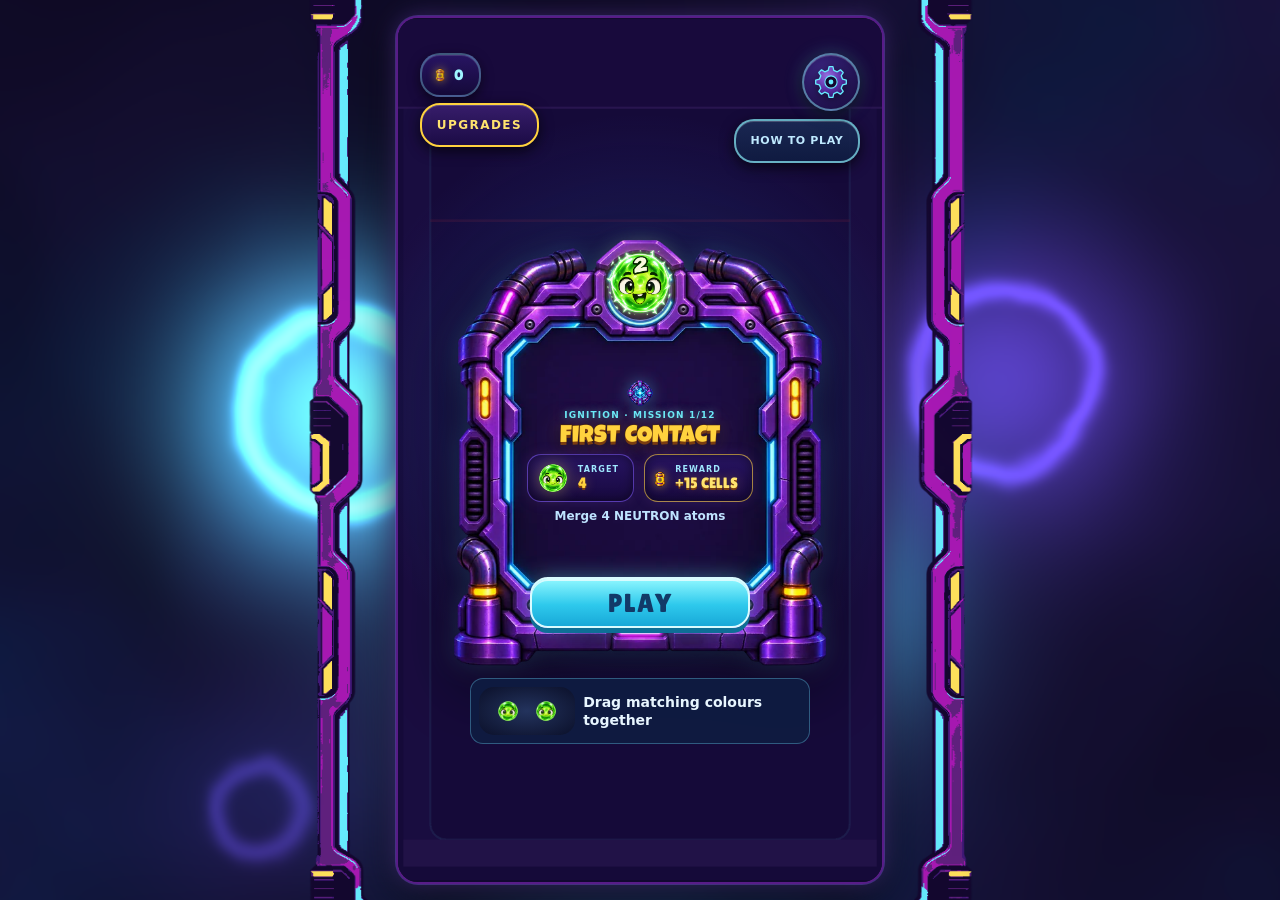
==== commit f7142cba: "HUD: unified stats pill (cells|NEXT|CHAIN), right-anchored, pause reset" ====
--- a/index.html
+++ b/index.html
@@ -8,8 +8,8 @@
     <link rel="apple-touch-icon" href="./images/icon.png" />
     <meta name="description" content="Drag matching atoms together, charge them up and set off chain reactions. Complete reactor missions and unleash an Atomic Blast in Atom Smash!" />
     <title>Atom Smash!</title>
-    <script type="module" crossorigin src="./assets/index-J4zuXbSV.js"></script>
-    <link rel="stylesheet" crossorigin href="./assets/index-DK9QkIzt.css">
+    <script type="module" crossorigin src="./assets/index-CTnHZ5YW.js"></script>
+    <link rel="stylesheet" crossorigin href="./assets/index-Saog8tmy.css">
   </head>
   <body>
     <!-- Inline splash paints before JS/CSS arrive — the portal build's first
--- a/assets/index-Saog8tmy.css
+++ b/assets/index-Saog8tmy.css
@@ -0,0 +1 @@
+:root{--bg: #0b1020;--panel: #111a33;--panel-2: #16213c;--line: #263555;--text: #e2e8f0;--muted: #94a3b8;--accent: #34d399;--accent-2: #60a5fa;--danger: #ef4444}*{box-sizing:border-box}html,body,#root{height:100%;margin:0}body{background:var(--bg);color:var(--text);font:16px/1.5 system-ui,-apple-system,Segoe UI,sans-serif;-webkit-font-smoothing:antialiased;-webkit-user-select:none;-moz-user-select:none;-ms-user-select:none;user-select:none;-webkit-touch-callout:none}.app-shell{--safe-top: max(16px, env(safe-area-inset-top, 0px));--safe-bottom: max(16px, env(safe-area-inset-bottom, 0px));height:100%;display:flex;align-items:center;justify-content:center;padding:var(--safe-top) max(16px,env(safe-area-inset-right,0px)) var(--safe-bottom) max(16px,env(safe-area-inset-left,0px))}.menu,.panel,.game-frame{width:min(100%,520px);height:min(100%,900px);background:var(--panel);border:1px solid var(--line);border-radius:20px;overflow:hidden;position:relative;display:flex;flex-direction:column}.is-game{--frame-w: min(100%, 720px, calc((100dvh - var(--safe-top) - var(--safe-bottom)) * .5625), 506px);--frame-h: calc(var(--frame-w) / .5625)}.is-game .game-frame{aspect-ratio:720 / 1280;width:var(--frame-w);height:auto;border-radius:22px;border:2px solid #581c87;box-shadow:0 0 0 1px #8b5cf655,0 0 24px #8b5cf659,0 12px 40px #000000e6}.arcade-bezel-mobile{position:absolute;inset:0;border-radius:22px;pointer-events:none;z-index:4;overflow:hidden;box-sizing:border-box;border:4px solid #3b0764;box-shadow:inset 0 0 0 1.5px #67edff88,inset 0 0 10px #67edff40,0 0 0 1.5px #7e22ce,0 8px 32px #000c}@media(min-width:760px)and (min-height:400px)and (orientation:landscape){.arcade-bezel-mobile{display:none}}.arcade-bezel-mobile .bezel-rail{position:absolute;top:0;bottom:0;width:clamp(8px,2.2cqw,12px);z-index:1}.arcade-bezel-mobile .bezel-rail.left{left:0;background:linear-gradient(90deg,#24073d,#4a1570 50%,#60217e 90%,#24073d);border-right:1.5px solid #67edff88;box-shadow:inset 1px 0 3px #ffffff26,1px 0 6px #67edff4d}.arcade-bezel-mobile .bezel-rail.right{right:0;background:linear-gradient(270deg,#24073d,#4a1570 50%,#60217e 90%,#24073d);border-left:1.5px solid #67edff88;box-shadow:inset -1px 0 3px #ffffff26,-1px 0 6px #67edff4d}.arcade-bezel-mobile .bezel-cell{position:absolute;width:clamp(4px,1.1cqw,6px);height:clamp(24px,6cqw,36px);border-radius:3px;background:linear-gradient(180deg,#fff9c4,#ffe15b 45%,#eab308);border:1px solid #ffffffaa;box-shadow:0 0 8px #ffe15b,0 0 16px #ffe15b99;z-index:2}.arcade-bezel-mobile .bezel-cell.top-left{top:22%;left:2px}.arcade-bezel-mobile .bezel-cell.bottom-left{top:74%;left:2px}.arcade-bezel-mobile .bezel-cell.top-right{top:22%;right:2px}.arcade-bezel-mobile .bezel-cell.bottom-right{top:74%;right:2px}.arcade-bezel-mobile .bezel-corner{position:absolute;width:24px;height:24px;z-index:2;border-color:#7e22ce;border-style:solid}.arcade-bezel-mobile .bezel-corner.top-left{top:0;left:0;border-width:3px 0 0 3px;border-top-left-radius:20px}.arcade-bezel-mobile .bezel-corner.top-right{top:0;right:0;border-width:3px 3px 0 0;border-top-right-radius:20px}.arcade-bezel-mobile .bezel-corner.bottom-left{bottom:0;left:0;border-width:0 0 3px 3px;border-bottom-left-radius:20px}.arcade-bezel-mobile .bezel-corner.bottom-right{bottom:0;right:0;border-width:0 3px 3px 0;border-bottom-right-radius:20px}.arcade-bezel-mobile .bezel-bolt{display:block;position:absolute;width:4px;height:4px;border-radius:50%;background:#ffe15b;box-shadow:0 0 6px #ffe15b}.arcade-bezel-mobile .bezel-corner.top-left .bezel-bolt{top:4px;left:4px}.arcade-bezel-mobile .bezel-corner.top-right .bezel-bolt{top:4px;right:4px}.arcade-bezel-mobile .bezel-corner.bottom-left .bezel-bolt{bottom:4px;left:4px}.arcade-bezel-mobile .bezel-corner.bottom-right .bezel-bolt{bottom:4px;right:4px}.arcade-bezel-mobile .bezel-bumper{position:absolute;left:24px;right:24px;height:5px;z-index:1}.arcade-bezel-mobile .bezel-bumper.top{top:0;background:linear-gradient(180deg,#24073d,#4a1570);border-bottom:1.5px solid #67edff88;box-shadow:0 1px 4px #67edff40}.arcade-bezel-mobile .bezel-bumper.bottom{bottom:0;background:linear-gradient(0deg,#24073d,#4a1570);border-top:1.5px solid #67edff88;box-shadow:0 -1px 4px #67edff40}.reactor-console{position:fixed;inset:0;z-index:0;pointer-events:none}.rc-backdrop{position:absolute;inset:0;width:100%;height:100%;object-fit:cover}.rc-panel{position:absolute;top:50%;transform:translateY(-50%);width:min(calc(var(--frame-h) * .52),calc(50% - var(--frame-w) * .78 - 26px),400px);aspect-ratio:400 / 900;object-fit:contain}.rc-left{right:calc(50% + var(--frame-w) * .78 + 10px)}.rc-right{left:calc(50% + var(--frame-w) * .78 + 10px)}.rc-bezel{position:fixed;left:50%;top:50%;width:calc(var(--frame-w) / .72);height:calc(var(--frame-h) / .8);transform:translate(-50%,-50%);z-index:2;pointer-events:none}@media(max-width:759px),(max-height:399px),(orientation:portrait){.reactor-console{display:none}}.console-energy{position:fixed;inset:0;z-index:3;pointer-events:none}.ce-tube{position:absolute;top:50%;height:calc(var(--frame-h) * .94);width:26px;transform:translate(-50%,-50%);-webkit-mask-image:linear-gradient(transparent,#000 12% 88%,transparent);mask-image:linear-gradient(transparent,#000 12% 88%,transparent)}.ce-tube:before{content:"";position:absolute;inset:0 30%;background:linear-gradient(180deg,transparent,#ffb34055 30% 70%,transparent);filter:blur(4px);animation:ceGlow 2.8s ease-in-out infinite}.ce-t1:before{background:linear-gradient(180deg,transparent,#67edff44 30% 70%,transparent)}@keyframes ceGlow{0%,to{opacity:.25}45%{opacity:.8}60%{opacity:.4}72%{opacity:.9}}.ce-t0{left:calc(50% - var(--frame-w) * .736)}.ce-t1{left:calc(50% - var(--frame-w) * .63)}.ce-t2{left:calc(50% + var(--frame-w) * .632)}.ce-t3{left:calc(50% + var(--frame-w) * .736)}.ce-p{position:absolute;left:50%;bottom:-8px;width:6px;height:22px;border-radius:4px;background:linear-gradient(180deg,transparent,#fffdf2 25%,#ffe9a8 65%,transparent);box-shadow:0 0 14px 4px #ffcf6ebb,0 0 30px 10px #ff8a2a66;opacity:0;animation:ceRise 2.6s linear infinite}.ce-p0{animation-delay:0s}.ce-p1{animation-delay:-.45s;height:15px}.ce-p2{animation-delay:-.9s}.ce-p3{animation-delay:-1.35s;height:12px;width:4px}.ce-p4{animation-delay:-1.8s}.ce-p5{animation-delay:-2.25s;height:17px}.ce-t1 .ce-p{animation-duration:3.1s;background:linear-gradient(180deg,transparent,#eaffff 25%,#9ff3ff 65%,transparent);box-shadow:0 0 14px 4px #67edffbb,0 0 30px 10px #2ec9ec66}.ce-t3 .ce-p{animation-duration:3.3s}.ce-t0 .ce-p2,.ce-t2 .ce-p1{background:linear-gradient(180deg,transparent,#ffeaff 25%,#e8b7ff 65%,transparent);box-shadow:0 0 14px 4px #c86fffbb,0 0 30px 10px #a819b366}@keyframes ceRise{0%{transform:translate(-50%) scale(.4);opacity:0}6%{opacity:1}25%{transform:translate(calc(-50% - 3px),calc(var(--frame-h) * -.24)) scale(1)}50%{transform:translate(calc(-50% + 4px),calc(var(--frame-h) * -.47)) scale(.8)}75%{transform:translate(calc(-50% - 2px),calc(var(--frame-h) * -.7)) scale(1)}96%{opacity:1}to{transform:translate(-50%,calc(var(--frame-h) * -.94)) scale(.3);opacity:0}}@media(prefers-reduced-motion:reduce){.console-energy{display:none}}@media(max-width:759px),(max-height:399px),(orientation:portrait){.console-energy{display:none}}.menu{padding:32px 24px;gap:20px}.menu-head h1{margin:0;font-size:40px;letter-spacing:.02em}.menu-head p{margin:6px 0 0;color:var(--muted)}.menu-modes{display:flex;flex-direction:column;gap:12px;flex:1}.mode-card{display:flex;flex-direction:column;gap:4px;text-align:left;padding:16px 18px;border-radius:14px;border:1px solid var(--line);background:var(--panel-2);color:var(--text);cursor:pointer;transition:transform .08s ease,border-color .12s ease}.mode-card:hover{border-color:var(--accent);transform:translateY(-1px)}.mode-label{font-weight:700;font-size:18px}.mode-blurb{color:var(--muted);font-size:14px}.mode-controls{color:var(--accent-2);font-size:12px;letter-spacing:.04em}.mode-best{color:var(--accent);font-size:12px;font-weight:700}.menu-foot{display:flex;gap:10px}.menu-best{margin:0;color:var(--muted);font-size:13px;text-align:center}button{font:inherit}.primary,.ghost,.danger{padding:10px 16px;border-radius:12px;border:1px solid var(--line);cursor:pointer}.primary{background:var(--accent);color:#04121b;border-color:transparent;font-weight:700}.primary:disabled{opacity:.4;cursor:not-allowed}.ghost{background:transparent;color:var(--text);flex:1}.danger{background:var(--danger);color:#fff;border-color:transparent}.panel{padding:28px 24px;gap:16px;overflow-y:auto}.panel h1{margin:0}.settings-panel{position:fixed;z-index:30;left:50%;transform:translate(-50%);top:max(16px,env(safe-area-inset-top,0px));bottom:max(16px,env(safe-area-inset-bottom,0px));width:min(calc(100% - 32px),480px);height:auto;max-height:calc(100dvh - 32px);background:radial-gradient(circle at 50% 0%,#29185a,#150b33 55%,#0c061d);border:2px solid rgba(112,242,255,.45);border-radius:28px;box-shadow:0 0 35px #70f2ff2e,inset 0 1px 1px #ffffff4d,inset 0 0 24px #3c146e80,0 24px 60px #000000d9;overflow-y:auto;display:flex;flex-direction:column;gap:16px;padding:28px 22px 20px;box-sizing:border-box}.settings-header{text-align:center;flex:0 0 auto;padding-bottom:2px}.settings-title{margin:0;font:clamp(28px,6.5vw,36px)/1 "Lilita One",system-ui,sans-serif;letter-spacing:.08em;color:#fff;text-shadow:0 3px 0 #130a2a,0 0 16px rgba(112,242,255,.7)}.settings-subtitle{margin-top:5px;font:700 11px/1.2 system-ui,-apple-system,sans-serif;letter-spacing:.22em;color:#70f2ff;text-transform:uppercase;opacity:.9;text-shadow:0 0 8px rgba(112,242,255,.45)}.settings-section{display:flex;flex-direction:column;gap:10px;flex:0 0 auto}.settings-section-title{display:flex;align-items:center;gap:8px;font:700 12px/1 Lilita One,system-ui,sans-serif;letter-spacing:.14em;color:#ffe45d;text-transform:uppercase;padding-inline:4px}.settings-section-title:after{content:"";flex:1;height:1px;background:linear-gradient(90deg,rgba(255,228,93,.45),transparent)}.settings-section-icon{color:inherit;flex-shrink:0}.purge-section-title{color:#f87171}.purge-section-title:after{background:linear-gradient(90deg,rgba(248,113,113,.45),transparent)}.settings-card-row{display:flex;align-items:center;justify-content:space-between;gap:14px;padding:12px 16px;border-radius:18px;background:linear-gradient(135deg,#ffffff0e,#ffffff04);border:1px solid rgba(112,242,255,.15);box-shadow:inset 0 1px #ffffff14,0 4px 16px #00000040;cursor:pointer;transition:border-color .15s ease,background .15s ease,transform .12s ease;min-height:60px;box-sizing:border-box}.settings-card-row:hover{border-color:#70f2ff59;background:linear-gradient(135deg,#ffffff14,#ffffff06)}.settings-row-label{display:flex;align-items:center;gap:12px;user-select:none;min-width:0}.settings-icon-bubble{width:38px;height:38px;border-radius:12px;display:grid;place-items:center;flex-shrink:0;box-shadow:inset 0 1px #ffffff4d,0 2px 8px #0000004d}.music-bubble{background:linear-gradient(135deg,#70f2ff26,#0099cc40);border:1px solid rgba(112,242,255,.5);color:#70f2ff;box-shadow:0 0 12px #70f2ff40}.sfx-bubble{background:linear-gradient(135deg,#ffe45d26,#ff880040);border:1px solid rgba(255,228,93,.5);color:#ffe45d;box-shadow:0 0 12px #ffe45d40}.vol-bubble{background:linear-gradient(135deg,#a855f726,#6366f140);border:1px solid rgba(168,85,247,.5);color:#c084fc;box-shadow:0 0 12px #a855f740}.settings-row-texts{display:flex;flex-direction:column;gap:2px;min-width:0}.settings-item-name{font:700 15px/1.2 system-ui,-apple-system,sans-serif;color:#f8fafc;letter-spacing:.01em}.settings-item-desc{font:400 12px/1.2 system-ui,-apple-system,sans-serif;color:#94a3b8;white-space:nowrap;overflow:hidden;text-overflow:ellipsis}.sr-only{position:absolute;width:1px;height:1px;padding:0;margin:-1px;overflow:hidden;clip:rect(0,0,0,0);white-space:nowrap;border:0}.atom-toggle-container{display:flex;align-items:center;justify-content:center;flex-shrink:0}.atom-toggle{width:58px;height:32px;border-radius:20px;padding:3px;box-sizing:border-box;background:#0f1523;border:1.5px solid #2d3b55;box-shadow:inset 0 2px 6px #000000b3;transition:all .25s cubic-bezier(.4,0,.2,1);position:relative;display:flex;align-items:center}.atom-toggle-track{width:100%;height:100%;position:relative}.atom-toggle-core{position:absolute;left:0;top:0;width:24px;height:24px;border-radius:50%;background:radial-gradient(circle at 35% 30%,#94a3b8,#475569 60%,#1e293b);border:1px solid rgba(255,255,255,.2);box-shadow:0 2px 4px #00000080;transition:transform .28s cubic-bezier(.34,1.56,.64,1),background .25s ease,box-shadow .25s ease}.atom-toggle.is-active{background:linear-gradient(90deg,#072a44,#0d4669);border-color:#70f2ff;box-shadow:inset 0 2px 6px #0009,0 0 14px #70f2ff73}.atom-toggle.is-active .atom-toggle-core{transform:translate(26px);background:radial-gradient(circle at 30% 25%,#fff,#b2f8ff 25%,#30cbe9 65%,#0e7490);border-color:#e0faff;box-shadow:0 0 12px #70f2ff,0 0 4px #fff,inset 0 1px 2px #fffc}.volume-card-row{flex-direction:column;align-items:stretch;gap:12px;cursor:default}.volume-card-header{display:flex;align-items:center;justify-content:space-between}.reactor-meter-cluster{display:flex;flex-direction:column;gap:12px;background:#0000004d;padding:12px 14px;border-radius:14px;border:1px solid rgba(112,242,255,.1)}.volume-power-cells{display:grid;grid-template-columns:repeat(6,1fr);gap:6px}.reactor-pip{height:26px;border-radius:6px;border:1px solid rgba(255,255,255,.08);background:#ffffff0a;padding:0;cursor:pointer;position:relative;overflow:hidden;transition:transform .12s ease,border-color .15s ease}.reactor-pip:hover{transform:translateY(-1px);border-color:#ffffff4d}.reactor-pip .pip-core{position:absolute;inset:2px;border-radius:4px;background:transparent;transition:all .2s ease}.reactor-pip.pip-1.is-lit .pip-core{background:linear-gradient(180deg,#b2f8ff,#38bdf8);box-shadow:0 0 10px #38bdf8b3}.reactor-pip.pip-2.is-lit .pip-core{background:linear-gradient(180deg,#a5f3fc,#06b6d4);box-shadow:0 0 10px #06b6d4b3}.reactor-pip.pip-3.is-lit .pip-core{background:linear-gradient(180deg,#99f6e4,#14b8a6);box-shadow:0 0 10px #14b8a6b3}.reactor-pip.pip-4.is-lit .pip-core{background:linear-gradient(180deg,#fef08a,#eab308);box-shadow:0 0 10px #eab308b3}.reactor-pip.pip-5.is-lit .pip-core{background:linear-gradient(180deg,#fed7aa,#f97316);box-shadow:0 0 10px #f97316b3}.reactor-pip.pip-6.is-lit .pip-core{background:linear-gradient(180deg,#fecaca,#ef4444);box-shadow:0 0 12px #ef4444d9}.reactor-pip.is-lit{border-color:#fff6}.plasma-slider-wrap{position:relative;width:100%;height:24px;display:flex;align-items:center}.plasma-slider{-webkit-appearance:none;appearance:none;width:100%;height:8px;border-radius:6px;outline:none;background:linear-gradient(to right,#38bdf8 var(--slider-pct, 60%),#1e293b var(--slider-pct, 60%));box-shadow:inset 0 1px 3px #0009;cursor:pointer;margin:0}.plasma-slider::-webkit-slider-thumb{-webkit-appearance:none;appearance:none;width:24px;height:24px;border-radius:50%;background:radial-gradient(circle at 30% 25%,#fff,#b2f8ff 25%,#30cbe9 65%,#0e7490);border:2px solid #ffffff;box-shadow:0 0 12px #70f2ff,0 2px 6px #0009;cursor:grab;transition:transform .1s ease,box-shadow .15s ease}.plasma-slider::-webkit-slider-thumb:active{cursor:grabbing;transform:scale(1.15);box-shadow:0 0 18px #70f2ff,0 0 8px #fff}.plasma-slider::-moz-range-thumb{width:24px;height:24px;border-radius:50%;background:radial-gradient(circle at 30% 25%,#fff,#b2f8ff 25%,#30cbe9 65%,#0e7490);border:2px solid #ffffff;box-shadow:0 0 12px #70f2ff,0 2px 6px #0009;cursor:grab}.reset-card-row{cursor:default;gap:12px}.reset-card-row .settings-item-desc{white-space:normal}.purge-control{flex-shrink:0}.purge-trigger-btn{font:700 13px/1 Lilita One,system-ui,sans-serif;letter-spacing:.08em;color:#fca5a5;background:#ef44441f;border:1.5px solid rgba(239,68,68,.4);padding:10px 16px;border-radius:12px;cursor:pointer;transition:all .15s ease;white-space:nowrap}.purge-trigger-btn:hover{background:#ef444440;border-color:#ef4444;color:#fff;box-shadow:0 0 14px #ef444466}.confirm-btn-cluster{display:flex;align-items:center;gap:6px;flex-shrink:0}.purge-abort-btn{font:700 11px/1 Lilita One,system-ui,sans-serif;letter-spacing:.06em;color:#94a3b8;background:#ffffff0f;border:1px solid rgba(255,255,255,.15);padding:8px 10px;border-radius:10px;cursor:pointer;white-space:nowrap}.purge-abort-btn:hover{color:#fff;background:#ffffff1f}.purge-confirm-btn{font:700 11px/1 Lilita One,system-ui,sans-serif;letter-spacing:.08em;color:#fff;background:linear-gradient(135deg,#ef4444,#b91c1c);border:1.5px solid #fca5a5;padding:8px 12px;border-radius:10px;cursor:pointer;box-shadow:0 0 16px #ef4444b3;white-space:nowrap;animation:purgePulse 1.2s infinite alternate ease-in-out}@keyframes purgePulse{0%{filter:brightness(1)}to{filter:brightness(1.2);box-shadow:0 0 22px #ef4444e6}}.settings-panel .settings-back{flex:0 0 auto;align-self:center;margin:8px auto 2px}.currency{color:var(--accent);font-weight:700;margin:0}.upgrade-list{list-style:none;margin:0;padding:0;display:flex;flex-direction:column;gap:12px}.upgrade{display:flex;align-items:center;justify-content:space-between;gap:12px;padding:14px;border:1px solid var(--line);border-radius:12px;background:var(--panel-2)}.upgrade-info{display:flex;flex-direction:column;gap:2px}.upgrade-info span{color:var(--muted);font-size:13px}.upgrade-info em{color:var(--accent-2);font-size:12px;font-style:normal}.game-frame{background:var(--bg)}.game-loading{flex:1;display:flex;align-items:center;justify-content:center;color:var(--muted)}.game-canvas{flex:1;min-height:0}.game-canvas canvas{display:block}.game-frame,.game-canvas,.game-canvas canvas{touch-action:none}.game-exit{position:absolute;top:10px;right:10px;width:40px;height:40px;border-radius:50%;border:1px solid var(--line);background:#0b1020b3;color:var(--text);cursor:pointer}.game-pause{position:absolute;top:clamp(12px,3cqw,20px);right:clamp(14px,3.5cqw,22px);width:44px;height:44px;appearance:none;-webkit-appearance:none;border:none;outline:none;-webkit-tap-highlight-color:transparent;border-radius:0;background:transparent;color:#e2f7ff;text-shadow:0 0 8px rgba(103,237,255,.9),0 2px 6px rgba(0,0,0,.9);font-size:17px;line-height:1;cursor:pointer;z-index:5}.game-pause[hidden]{display:none}.game-paused{position:absolute;inset:0;z-index:15;display:flex;flex-direction:column;align-items:center;justify-content:center;gap:14px;border:0;background:#0a081eb8;backdrop-filter:blur(3px);padding:20px}.pause-backdrop{position:absolute;inset:0;cursor:pointer}.game-paused>.paused-title{position:relative;z-index:1;pointer-events:none}.pause-resume-text{position:relative;z-index:1;margin:6px 0 4px;padding:12px 6px;min-height:56px;width:min(100%,360px);white-space:nowrap;background:none;border:0;border-radius:18px;color:#ffe98a;font:clamp(16px,5.8vh,40px)/1 "Lilita One",system-ui,sans-serif;letter-spacing:.05em;text-shadow:0 3px 0 #0b1020,0 0 18px #ffd84a99;cursor:pointer;animation:pause-resume-pulse 1.6s ease-in-out infinite}.pause-resume-text:focus-visible{outline:3px solid #ffe98a88;outline-offset:2px}@keyframes pause-resume-pulse{50%{opacity:.75}}@media(prefers-reduced-motion:reduce){.pause-resume-text{animation:none}}.pause-atom-actions{position:relative;z-index:1;display:flex;justify-content:center;gap:18px;margin-top:10px}.pause-atom-actions .pause-secondary-action{width:80px;height:80px;font-size:15px;padding:8px}@media(max-height:520px){.pause-resume-text{font-size:clamp(15px,4.6vh,32px);padding:12px 6px}.pause-atom-actions .pause-secondary-action{width:66px;height:66px;font-size:13px;padding:6px}}.pause-secondary-action{position:relative;isolation:isolate;pointer-events:auto;width:96px;height:96px;padding:12px;border-radius:50%;border:2px solid #fff3b7;background:radial-gradient(circle at 30% 22%,#fffbdc,#ffe771 18%,#ffcb36 48%,#d47a17 80%,#713918);box-shadow:inset 0 3px 7px #ffffffb3,inset -5px -7px 10px #6c310a66,0 0 14px #ffd43c55;color:#38225b;font:17px/1.05 Lilita One,system-ui,sans-serif;cursor:pointer}.pause-secondary-action:before{content:"";position:absolute;inset:19px -10px;border:1px solid #fff0a999;border-radius:50%;transform:rotate(-32deg);pointer-events:none}.pause-secondary-action:after{content:"";position:absolute;width:5px;height:5px;top:16px;right:4px;border-radius:50%;background:#fff9d7;box-shadow:0 0 6px #ffdf7c;pointer-events:none}.pause-secondary-action span{position:relative;display:block;max-width:70px;margin:auto}.pause-atom-menu{border-color:#b8fbff;background:radial-gradient(circle at 30% 22%,#efffff,#91f8ff 18%,#30cbe9 48%,#1871a4 80%,#183965);box-shadow:inset 0 3px 7px #ffffffb3,inset -5px -7px 10px #15387f66,0 0 14px #50e6ff44}.pause-atom-menu:before{border-color:#c3fcff99;transform:rotate(32deg)}.pause-secondary-action:active{filter:brightness(.92)}.pause-secondary-action:focus-visible{outline-offset:8px}.pause-secondary-action:focus-visible{border-radius:50%}.pause-secondary-action:focus-visible{outline:2px solid #fff4c9}.paused-title{font-family:Luckiest Guy,Lilita One,system-ui,sans-serif;font-size:clamp(24px,4vw,32px);color:#fff;letter-spacing:4px;text-shadow:0 4px 0 #31196b,0 0 30px #7a4adf66}.paused-resume{font-family:system-ui,-apple-system,sans-serif;font-size:17px;font-weight:700;color:#aebdda}.overlay{position:absolute;inset:0;background:#060a16db;display:flex;flex-direction:column;align-items:center;justify-content:center;gap:12px;padding:24px;text-align:center}.overlay h2{margin:0;font-size:30px}.overlay-score{margin:0;font-size:20px;color:var(--text)}.overlay-best{margin:0;color:var(--accent);font-weight:700}.overlay-actions{display:flex;gap:10px;width:100%;max-width:320px}.overlay h2{font-family:Luckiest Guy,Lilita One,system-ui,sans-serif;letter-spacing:.04em}.overlay-score{font-family:Lilita One,system-ui,sans-serif;font-size:34px}.stats-grid{display:grid;grid-template-columns:auto auto;gap:6px 22px;font-family:Lilita One,system-ui,sans-serif}.stats-grid span{color:var(--muted, #8ea0c2);font-size:14px;letter-spacing:.08em;align-self:center}.stats-grid b{font-size:22px;text-align:right}.dev-panel{position:absolute;bottom:12px;left:12px;z-index:40;display:flex;flex-direction:column;gap:6px}.dev-panel summary{font:700 12px system-ui,sans-serif;color:#8ea0c2;cursor:pointer;user-select:none}.dev-panel[open] summary{margin-bottom:4px}.dev-panel button{font:600 13px system-ui,sans-serif;padding:7px 12px;border:1px solid #26314f;border-radius:8px;background:#16203a;color:#e2e8f0;cursor:pointer}:root{--accent: #ffe15b;--accent-2: #67edff}body{background:#431978}.app-shell{background:radial-gradient(ellipse at 12% 20%,#316fd4 0,transparent 47%),radial-gradient(ellipse at 90% 80%,#a819b3 0,transparent 48%),linear-gradient(145deg,#282265,#60217e)}button:focus-visible{outline:3px solid #fff;outline-offset:4px}.game-exit{width:44px;height:44px;z-index:5}.game-frame{container-type:inline-size;border-color:#9d6bd799;box-shadow:0 15px 80px #1b074a77}.game-exit[hidden]{display:none}.sr-only{position:absolute;width:1px;height:1px;overflow:hidden;clip-path:inset(50%);white-space:nowrap}.atom-backdrop{position:absolute;inset:0;overflow:hidden;pointer-events:none}.orbit{position:absolute;border:2px solid #b8fbff25;border-radius:50%;width:360px;height:360px}.orbit:after{content:"";position:absolute;inset:16px;border:18px solid #c1fdff09;border-radius:50%}.orbit-a{left:-200px;top:8%;transform:rotate(-25deg) scaleX(1.4)}.orbit-b{right:-230px;bottom:0;width:460px;height:460px}.orbit-c{right:-100px;top:-170px;border-color:#ffe18422;width:340px;height:340px}.energy-node{position:absolute;border-radius:50%;background:#b5fcff20;box-shadow:inset -7px -8px #ffffff0b;width:36px;height:36px}.node-a{top:14%;right:15%}.node-b{bottom:13%;left:8%;width:70px;height:70px}.node-c{display:none}.atomic-menu{isolation:isolate;width:100%;height:100%;border:none;border-radius:0;background:none;padding:22px 26px;gap:12px;overflow-y:auto;scrollbar-width:none;align-items:center}.atomic-menu>.menu-head,.atomic-menu>.menu-modes,.atomic-menu>.menu-foot,.atomic-menu>.menu-daily,.atomic-menu>.menu-challenge{width:min(100%,470px)}.atomic-menu::-webkit-scrollbar,.results-screen::-webkit-scrollbar{display:none}.results-screen{scrollbar-width:none}.atomic-menu>:not(.atom-backdrop):not(.menu-atoms){position:relative}.atomic-menu .menu-head{text-align:center}.atomic-menu .menu-head h1{font:76px/.83 Luckiest Guy,Lilita One,sans-serif;color:#70f2ff;-webkit-text-stroke:1px #192969;text-shadow:0 4px 0 #163675,0 7px 0 #170e4a;transform:rotate(-3deg);padding:9px 0 2px}.atomic-menu .menu-head h1 span{color:#ffe45d;font-size:.86em}.atomic-menu .menu-head p{color:#e0f3ff;font-size:14px;max-width:290px;margin:14px auto 0}.atomic-menu .menu-modes{flex:0;z-index:1}.atomic-menu .mode-card{padding:16px 18px;align-items:center;text-align:center;background:linear-gradient(150deg,#ffe77b,#ffbd3e);border:2px solid #fff0ae;color:#33205f;box-shadow:0 5px #a96219,0 9px 15px #240d4c44;border-radius:24px}.atomic-menu .mode-card:hover{transform:translateY(-2px)}.atomic-menu .mode-card:active{transform:translateY(3px);box-shadow:0 2px #a96219}.atomic-menu .mode-label{font:34px/1.1 Lilita One,sans-serif;width:100%;display:flex;justify-content:center;align-items:center;gap:16px}.play-tri{display:inline-block;width:0;height:0;border-left:.55em solid currentColor;border-top:.38em solid transparent;border-bottom:.38em solid transparent;filter:drop-shadow(0 3px 0 #d58b35)}.atomic-menu .mode-name{font-size:10px;letter-spacing:.15em;font-weight:800}.atomic-menu .mode-blurb{color:#432e69;font-size:13px}.atomic-menu .mode-controls{color:#493274;font-size:10px}.atomic-menu .mode-best{color:#45206a;font-size:12px}.atomic-menu .menu-foot{margin-top:5px}.atomic-menu .ghost{min-height:44px;background:#30185877;border-color:#d4c6ff66;font-size:14px}.atomic-menu .menu-best{color:#e1d9f6;font-size:11px}.atomic-loading{position:absolute;inset:0;z-index:4;display:flex;align-items:center;justify-content:center;flex-direction:column;gap:32px;background:radial-gradient(circle at 50% 45%,#295fbd,transparent 50%),linear-gradient(150deg,#3d237e,#8a258e)}.atomic-loading strong{position:relative;font:25px Lilita One,sans-serif;color:#fff5ad}.loading-orbit{position:relative;width:108px;height:108px;border:2px solid #b5f7ff88;border-radius:50%;animation:orbit-turn 1.8s linear infinite}.loading-orbit:after{content:"";position:absolute;inset:27px;border-radius:50%;background:#ffe36a;box-shadow:0 0 32px #ffe36a66}.loading-orbit i{position:absolute;width:22px;height:22px;border-radius:50%;background:#6aeaff;left:43px;top:-12px;box-shadow:0 0 15px #6aeaff88}.loading-orbit i:nth-child(2){left:88px;top:68px;background:#a9f959}.loading-orbit i:nth-child(3){left:-3px;top:68px;background:#ff7e91}@keyframes orbit-turn{to{transform:rotate(360deg)}}.results-screen{position:absolute;inset:0;z-index:20;overflow:auto;display:flex;align-items:center;justify-content:center;padding:18px;text-align:center;background:radial-gradient(circle at 65% 15%,#f9b44f88,transparent 38%),radial-gradient(circle at 15% 75%,#c344c1bb,transparent 45%),linear-gradient(155deg,#704abde8,#a8279fef 65%,#4f28a5ee)}.results-screen .orbit{border-color:#fff7bd33}.results-card{position:relative;width:100%;max-width:430px;padding:0 16px 15px;border-radius:30px;background:linear-gradient(160deg,#fff6c9,#ffe29c);border:2px solid #fff8d8;box-shadow:0 8px #a43a7d,0 20px 60px #300d6055;color:#3b235e;margin-top:48px}.result-mascot{position:relative;height:clamp(110px,30cqw,150px);margin-top:-55px}.result-mascot img{width:clamp(145px,48cqw,215px);height:clamp(145px,48cqw,215px);position:absolute;left:50%;top:48%;transform:translate(-50%,-50%);filter:drop-shadow(0 4px 10px #e8ab16aa)}.mascot-halo{position:absolute;width:160px;height:160px;max-width:44cqw;max-height:44cqw;left:50%;top:48%;transform:translate(-50%,-50%);border-radius:50%;background:radial-gradient(circle,#ffffed,#ffe99688 55%,transparent 72%)}.result-spark{position:absolute;left:12%;top:8%;color:#fff7b7;font-size:40px;text-shadow:0 0 10px #fff;transform:rotate(12deg)}.result-spark.second{left:auto;right:12%;top:45%;font-size:28px}.result-eyebrow{margin:3px 0 2px;font:800 10px/1.2 system-ui,sans-serif;letter-spacing:.16em;color:#774f83}.results-card h2{font:clamp(28px,8.8cqw,44px)/1.05 "Luckiest Guy","Lilita One",sans-serif;color:#74329b;margin:8px 0 10px;text-shadow:0 2px 0 #fff}.result-score-wrap{position:relative;background:linear-gradient(155deg,#4e2794,#28388d);border:2px solid #9670d0;box-shadow:inset 0 2px 8px #21125666;border-radius:20px;padding:9px 4px 12px}.result-score-label{color:#c7eeff;font:13px Lilita One,sans-serif;letter-spacing:.13em}.result-score{font:clamp(32px,12cqw,62px)/1.1 "Lilita One",sans-serif;margin:3px 0 0;color:#fff6a2;text-shadow:0 3px 0 #9f5c2b;overflow-wrap:anywhere;font-variant-numeric:tabular-nums}.is-settled .result-score{animation:score-punch .3s ease-out 1}@keyframes score-punch{0%{transform:scale(.88)}55%{transform:scale(1.08)}to{transform:scale(1)}}.result-record{font:12px Lilita One,sans-serif;margin:12px 0 -2px;color:#8144a4}.result-stats{display:grid;grid-template-columns:1fr 1fr;gap:10px;padding:16px 0}.result-stats div{display:flex;flex-direction:column;min-width:0}.result-stats b{font:clamp(21px,6cqw,29px)/1.1 "Lilita One",sans-serif;color:#65309c;overflow-wrap:anywhere}.result-stats span{font:800 9px/1.4 system-ui,sans-serif;letter-spacing:.08em;color:#765581;margin-top:3px}.atomic-play{width:100%;display:flex;justify-content:center;gap:16px;align-items:center;min-height:52px;border-radius:18px;border:2px solid #c8ffff;background:linear-gradient(#79f6ff,#26cbe7);color:#213868;box-shadow:0 5px #208ea9;font:25px Lilita One,sans-serif;cursor:pointer}.atomic-play:active{transform:translateY(3px);box-shadow:0 2px #208ea9}.result-menu{color:#684581;font-weight:700;font-size:13px;background:transparent;border:none;min-height:44px;margin-top:10px;cursor:pointer;text-decoration:underline}.score-sparkles{position:absolute;inset:0;pointer-events:none}.score-sparkles i{position:absolute;left:50%;top:55%;color:#fff9ae;font-style:normal;font-size:20px;opacity:0;text-shadow:0 0 5px #ffbe35}.is-settled .score-sparkles i{animation:score-spark .58s ease-out var(--delay) 1}@keyframes score-spark{0%{opacity:1;transform:rotate(var(--angle)) translateY(0) scale(.4)}65%{opacity:1}to{opacity:0;transform:rotate(var(--angle)) translateY(calc(-1 * var(--distance))) scale(.1)}}.qa-phone{max-width:320px!important;max-height:568px!important}.atomic-menu .mission-card{display:flex;flex-direction:column;align-items:center;gap:3px;width:100%;padding:12px 18px 11px;cursor:pointer;border-radius:20px;border:2px solid #bdf4ff;background:linear-gradient(150deg,#5ad4ff,#2a9fe0);color:#123a5e;box-shadow:0 5px #1668a8,0 9px 15px #240d4c44;transition:transform .08s ease}.atomic-menu .mission-card:hover{transform:translateY(-2px)}.atomic-menu .mission-card:active{transform:translateY(2px);box-shadow:0 2px #1668a8}.mission-tag{display:inline-flex;align-items:center;gap:5px;font:800 11px/1 system-ui,sans-serif;letter-spacing:.16em;color:#0d4d78}.mission-tag-badge{width:22px;height:22px}.mission-done-card .mission-tag-badge{width:40px;height:40px}.mission-name{font:26px/1.05 Lilita One,sans-serif;color:#fff;text-shadow:0 2px 0 #1668a8}.mission-obj{display:inline-flex;align-items:center;gap:5px;font-size:12px;font-weight:700;color:#0f4470}.mission-foot{display:flex;align-items:center;justify-content:space-between;width:100%;margin-top:5px}.mission-ladder{display:flex;gap:4px}.mission-ladder i{width:14px;height:5px;border-radius:3px;background:#ffffff3d}.mission-ladder i.done{background:#ffe15b}.mission-ladder i.now{background:#fff}.mission-play{display:flex;align-items:center;gap:6px;font:800 13px/1 system-ui,sans-serif;letter-spacing:.08em;color:#083a5c;background:#ffffff4d;padding:6px 12px;border-radius:999px}.mission-play .play-tri{border-left-color:#083a5c}.mission-intro{position:absolute;inset:0;z-index:15;display:flex;align-items:center;justify-content:center;background:radial-gradient(circle at 50% 45%,#295fbd59,transparent 55%),#140636b8}.mission-card-pop,.mission-card{text-align:center}.mission-intro .mission-card{position:relative;flex:0 0 auto;container-type:inline-size;width:min(88cqw,380px,56vh,48cqh);aspect-ratio:560 / 640;margin-top:8%;color:#eaf6ff;animation:missionCardIn .5s cubic-bezier(.2,1.6,.35,1) both}@keyframes missionCardIn{0%{transform:scale(.55) translateY(30px);opacity:0;filter:brightness(2.2)}60%{transform:scale(1.06) translateY(-4px);opacity:1;filter:brightness(1.35)}to{transform:scale(1) translateY(0);filter:brightness(1)}}.mission-intro .mission-plate{position:absolute;inset:0;width:100%;height:100%;z-index:0;filter:drop-shadow(0 0 12px #67edff26) drop-shadow(0 18px 34px #00000088);animation:missionRim 2.2s ease-in-out infinite}@keyframes missionRim{0%,to{filter:drop-shadow(0 0 10px #67edff1e) drop-shadow(0 18px 34px #00000088)}50%{filter:drop-shadow(0 0 24px #67edff55) drop-shadow(0 18px 34px #00000088)}}.mission-emblem{position:absolute;top:2.5%;left:50%;transform:translate(-50%);width:19%;z-index:1;filter:drop-shadow(0 0 12px #ffe15b88);animation:emblemBob 2.6s ease-in-out infinite}@keyframes emblemBob{0%,to{transform:translate(-50%) translateY(0)}50%{transform:translate(-50%) translateY(-4px)}}.mission-emblem-icon{display:flex;align-items:center;justify-content:center;aspect-ratio:1;border-radius:50%;background:radial-gradient(circle at 35% 28%,#3a2580,#160a3a);border:2px solid #8ff7ff66;box-shadow:0 0 16px #67edff44,inset 0 0 10px #0008}.mission-fields{position:absolute;left:17.2%;top:24.4%;width:65.6%;height:50.9%;display:flex;flex-direction:column;align-items:center;justify-content:center;gap:5px}.mission-badge{width:26px;height:26px;filter:drop-shadow(0 0 8px #67edff55)}.mission-intro .mission-tier{font:800 9px/1 system-ui,sans-serif;letter-spacing:.13em;color:#67edff;text-shadow:0 0 8px #67edff88;white-space:nowrap;max-width:100%}.mission-intro h2{font:clamp(13px,6.4cqw,30px)/1.02 "Luckiest Guy","Lilita One",sans-serif;white-space:nowrap;color:#ffd23e;margin:0;-webkit-text-stroke:1px #4a2500;paint-order:stroke fill;text-shadow:0 3px 0 #7a3d10,0 6px 14px #00000066,0 0 26px #ffb34066}.mission-intro p{display:flex;align-items:center;justify-content:center;gap:6px;margin:0;font-size:12px;font-weight:700;color:#bfe3ff}.mission-intro .mission-go,.mission-done .mission-go,.charge-board .mission-go{position:relative;min-width:172px;min-height:56px;margin-top:4px;border-radius:18px;cursor:pointer;border:2px solid #d9fbff;background:linear-gradient(180deg,#8ff7ff,#2ec9ec 55%,#18a8d8);color:#123a68;box-shadow:0 5px #0e6f96,0 0 22px #67edff66,inset 0 2px #fffa;font:26px Lilita One,sans-serif;letter-spacing:.06em;animation:missionGoPulse 1.6s ease-in-out infinite}@keyframes missionGoPulse{0%,to{box-shadow:0 5px #0e6f96,0 0 14px #67edff55,inset 0 2px #fffa}50%{box-shadow:0 5px #0e6f96,0 0 34px #67edffcc,inset 0 2px #fffa}}.mission-intro .mission-go:active,.mission-done .mission-go:active,.charge-board .mission-go:active{transform:translateY(3px);box-shadow:0 2px #0e6f96;animation:none}.charge-board .mission-go{font-size:19px;min-height:46px}.mission-intro .mission-go{position:absolute;left:21%;top:78.6%;width:58%;height:11.6%;min-width:44px;min-height:44px;margin-top:0;font-size:clamp(17px,7.2cqw,26px)}@media(prefers-reduced-motion:reduce){.mission-intro .mission-card,.mission-intro .mission-plate,.mission-intro .mission-go,.mission-emblem{animation:none!important}}.micon{display:inline-block;overflow:hidden;flex:0 0 auto}.micon img{display:block;width:auto;max-width:none}.mission-chip{position:absolute;top:calc(44px + env(safe-area-inset-top,0px));left:50%;transform:translate(-50%);z-index:5;display:flex;align-items:center;gap:7px;max-width:88%;padding:6px 12px;border-radius:12px;background:linear-gradient(180deg,#241759ee,#14082fee);border:1.5px solid #67edff77;box-shadow:0 0 12px #67edff33,inset 0 1px #ffffff1e,0 4px 10px #0006;pointer-events:none;white-space:nowrap}.mission-chip-title{font:800 10px/1 system-ui,sans-serif;letter-spacing:.08em;color:#9fe8ff;overflow:hidden;text-overflow:ellipsis;text-shadow:0 0 6px #67edff66}.mission-chip-track{width:56px;height:7px;border-radius:4px;background:#0a0422;border:1px solid #67edff44;overflow:hidden;flex:0 0 auto}.mission-chip-track i{display:block;height:100%;background:linear-gradient(90deg,#2ec9ec,#67edff,#ffe15b);border-radius:3px;transition:width .25s;box-shadow:0 0 6px #67edff}.mission-chip-count{font:800 10px/1 system-ui,sans-serif;color:#ffd23e;text-shadow:0 0 6px #ffb34088}.result-mission{position:relative;align-self:center;width:min(96%,330px);aspect-ratio:4 / 1;margin:0 auto 12px}.result-mission-banner{position:absolute;inset:0;width:100%;height:100%}.result-mission-text{position:absolute;inset:20% 12%;display:flex;align-items:center;justify-content:center;gap:6px;font:800 10px/1.25 system-ui,sans-serif;letter-spacing:.05em;text-transform:uppercase;color:#9fe8ff;text-align:center;text-shadow:0 0 8px #67edff55}.result-mission-text>span{min-width:0;display:flex;flex-direction:column;gap:2px}.result-mission-text>span>b{font:800 11px/1.2 Lilita One,sans-serif;color:#dff0ff}.result-mission-text>span>i{font-style:normal;font-weight:700;color:#9fe8ff}.result-mission.done{animation:missionVerdictPop .45s cubic-bezier(.2,1.6,.35,1) both}.result-mission.done .result-mission-text{color:#ffe15b;text-shadow:0 0 8px #ffb34099}.result-mission.done .result-mission-banner{filter:drop-shadow(0 0 14px #ffd23e55)}@keyframes missionVerdictPop{0%{transform:scale(.6);opacity:0}to{transform:scale(1);opacity:1}}@media(prefers-reduced-motion:reduce){.result-mission.done{animation:none}}.replay-character.next-mission .replay-prompt{font-size:19px;letter-spacing:.04em}@media(max-height:670px){.atomic-menu{padding:12px 20px;gap:9px}.atomic-menu .menu-head h1{font-size:55px}.atomic-menu .menu-head p{font-size:12px;margin-top:10px}.menu-cast{flex:0 0 120px;min-height:120px}.atomic-menu .mode-card{padding:11px}}@media(max-width:420px){.app-shell{padding:8px}.atomic-menu{padding-left:18px;padding-right:18px}.atomic-menu .node-c,.atomic-menu .node-b{display:none}}@media(prefers-reduced-motion:reduce){.loading-orbit,.is-settled .result-score,.is-settled .score-sparkles i{animation:none}.score-sparkles{display:none}.mode-card{transition:none}}.atomic-menu .menu-head h1{padding:0;transform:none;font:inherit;text-shadow:none;-webkit-text-stroke:0}.brand-logo{display:block;width:min(100%,440px);height:auto;margin:0 auto;filter:drop-shadow(0 8px 4px #20084855)}.atomic-menu .menu-head p{margin-top:9px;font:17px Lilita One,sans-serif;color:#d8f9ff}.atomic-menu .menu-cast{flex:1 0 135px;height:190px;min-height:135px;max-height:215px}.atomic-menu .intro-yellow{width:114px;height:114px;left:calc(50% - 5px);top:calc(73% + 10px);transform:translate(-50%,-50%) rotate(-8deg)}.atomic-menu .intro-red{width:105px;height:105px;right:5%;top:0;transform:rotate(12deg)}.atomic-menu .intro-green{width:95px;height:95px;left:5%;top:-5%;transform:rotate(-14deg)}.atomic-menu .intro-orbit{inset:19% 6%;border-width:3px;border-color:#a6efff50}.atomic-menu .menu-modes{align-items:center;gap:14px}.atomic-menu .mode-card{position:relative;width:82%;min-height:86px;padding:12px 30px;border-radius:50%/46%;border:3px solid #fff4ba;background:radial-gradient(ellipse at 40% 15%,#fff4a2,#ffe254 46%,#ffa627);box-shadow:inset 0 3px #fff9d6,inset 0 -6px #d98822,0 7px #9e4926,0 13px 20px #230b4644}.atomic-menu .mode-card:before{content:"";position:absolute;width:43%;height:10px;border-radius:50%;background:#ffffffe0;top:7px;left:20%;opacity:.65;pointer-events:none}.atomic-menu .mode-label{font-size:39px;text-shadow:0 1px 0 #fff0aa}.atomic-menu .mode-name{font-size:9px}.atomic-menu .menu-foot{justify-content:center;gap:20px}.atomic-menu .menu-foot .ghost{flex:0 1 155px;border-radius:50px;min-height:48px;background:linear-gradient(#673b9b,#43216d);border:2px solid #ab7dd1;box-shadow:inset 0 2px #c09ce744,0 3px #291347;font:15px Lilita One,sans-serif}.atomic-menu .menu-foot .ghost span{color:#a5f7ff;margin-right:4px}.results-screen{padding:16px 23px;background:radial-gradient(ellipse at 50% 42%,#d46e9288 0,transparent 60%),radial-gradient(circle at 20% 75%,#b247beaa,transparent 45%),linear-gradient(155deg,#6746a0ef,#a8279ff5 65%,#5329a7ef)}.results-card{margin:0;padding:0;background:none;border:none;border-radius:0;box-shadow:none;color:#fff9db}.result-brand-logo{display:block;width:min(45%,175px);height:auto;margin:0 auto 9px;filter:drop-shadow(0 3px 2px #28105c66)}.result-mascot{height:clamp(78px,21cqw,108px);margin-top:0}.result-mascot img{width:clamp(115px,35cqw,158px);height:clamp(115px,35cqw,158px);top:42%}.mascot-halo{width:150px;height:150px;top:45%}.result-spark{left:18%;font-size:26px}.result-spark.second{right:18%;font-size:21px}.result-eyebrow{color:#f2daf7;margin-top:5px;font-size:9px}.results-card h2{color:#fff0a0;font-size:clamp(27px,8.7cqw,41px);margin:6px 0 12px;-webkit-text-stroke:1px #662684;paint-order:stroke fill;text-shadow:0 3px 0 #682977,0 5px 12px #50216f}.result-score-wrap{isolation:isolate;border-radius:50%;border:3px solid #fff2a4;padding:18px 12px 22px;background:radial-gradient(ellipse at 38% 22%,#6851c4,#3b2288 60%,#20174e);box-shadow:inset 0 4px #b8a0fc88,inset 0 -7px #25114b,0 6px #a66350,0 0 23px #ffdf9b55}.result-score-wrap:before{content:"";position:absolute;inset:7px;border:1px solid #c8aaff66;border-radius:50%;z-index:-1;pointer-events:none}.result-score{font-size:clamp(33px,11.8cqw,60px)}.result-score-label{font-size:11px}.result-record{color:#fff6b2;margin:14px 0 0;font-size:11px;text-shadow:0 2px 0 #712578}.result-stats{gap:8px 20px;padding:18px 12px}.result-stats div{position:relative;justify-content:center;min-height:65px;padding:7px 5px 9px;border-radius:50%;background:radial-gradient(ellipse at 40% 15%,#a177c780,#5a2c8a66);border:1px solid #e8c0ff66;box-shadow:inset 0 2px #fff1ff33,0 4px #54217855}.result-stats b{color:#fff6be;font-size:clamp(20px,5.5cqw,27px);text-shadow:0 2px 0 #70367e}.result-stats span{color:#f3e4fa;font-size:8px;letter-spacing:.06em}.atomic-play{position:relative;width:87%;margin:0 auto;min-height:60px;border-radius:50%/46%;border:3px solid #c5ffff;background:radial-gradient(ellipse at 36% 15%,#d1ffff,#5aeeff 45%,#13badc);box-shadow:inset 0 3px #e7ffff,inset 0 -5px #1394bc,0 6px #205782,0 10px 18px #32175366;font-size:25px}.atomic-play:before{content:"";position:absolute;top:5px;left:22%;width:40%;height:7px;border-radius:50%;background:#fffa;pointer-events:none}.result-menu{display:block;border-radius:50px;border:1px solid #d3adf088;background:#50208077;min-height:44px;padding:5px 22px;margin:16px auto 0;color:#f5e9ff;text-decoration:none;font:14px Lilita One,sans-serif;box-shadow:inset 0 2px #ffffff1a}.daily-row{display:flex;flex-direction:column;align-items:center;gap:5px;width:100%;padding:2px 0;border:none;background:none;cursor:pointer;font-family:Lilita One,sans-serif}.daily-row:hover .daily-label{color:#fff3cf}.daily-row:active{transform:translateY(2px)}.daily-label{font-size:17px;color:#ffd97a;letter-spacing:.06em;text-shadow:0 2px 0 #4a1d63}.daily-cast{display:flex;align-items:center;position:relative}.daily-play-embed{width:26px;height:26px;margin-left:9px;align-self:center;pointer-events:none}.daily-play-edge{fill:#ffe9b84d}.daily-play-face{fill:#14082ce6}.daily-cast img{width:27px;height:27px;object-fit:contain;margin:0 -1px;filter:drop-shadow(0 2px 2px #150a3866)}.daily-cast img:nth-child(odd){transform:rotate(-8deg)}.daily-cast img:nth-child(2n){transform:rotate(8deg)}.daily-cast b{font-size:11px;color:#e3d7fb;margin:0 5px 0 6px;text-shadow:0 1px 0 #2a1650}.daily-cast .daily-cast-late{width:30px;height:30px;border-radius:50%;outline:2px solid #ffe9b8;outline-offset:1px;box-shadow:0 0 9px #ffd97a66}.daily-best{font-size:11px;color:#ffe9a8;text-shadow:0 1px 0 #53346e}.challenge-banner{display:flex;align-items:center;justify-content:center;flex-wrap:wrap;gap:6px 10px;margin:10px auto 0;padding:8px 16px;max-width:88%;border-radius:50px;border:2px solid #ffd97a;background:linear-gradient(#6b3a12dd,#47200cdd);box-shadow:0 4px #2c1208,0 8px 16px #230b4644;font-family:Lilita One,sans-serif}.challenge-title{font-size:12px;color:#ffd97a;letter-spacing:.08em}.challenge-text{font-size:11px;color:#ffeecb}.challenge-play{min-height:34px;padding:4px 16px;border-radius:50px;border:2px solid #fff4ba;background:linear-gradient(#ffe254,#ffa627);color:#4c2000;font:13px Lilita One,sans-serif;cursor:pointer;box-shadow:0 3px #9e4926}.challenge-play:active{transform:translateY(2px);box-shadow:0 1px #9e4926}.result-target{color:#bfeaff;margin:8px 0 0;font:11px Lilita One,sans-serif;letter-spacing:.05em;text-shadow:0 2px 0 #2c3f7e}.result-share{display:block;min-height:40px;margin:10px auto 0;padding:4px 20px;border-radius:50px;border:2px solid #9ce9ff;background:linear-gradient(#4c3a9e,#33206e);color:#b8f3ff;font:12px Lilita One,sans-serif;letter-spacing:.05em;cursor:pointer;box-shadow:0 3px #152a52}.result-share:active{transform:translateY(2px);box-shadow:0 1px #152a52}.result-daily{display:block;min-height:40px;margin:8px auto 0;padding:4px 20px;border-radius:50px;border:2px solid #ffd97a;background:linear-gradient(#6b3a12dd,#47200cdd);color:#ffe9b8;font:12px Lilita One,sans-serif;letter-spacing:.05em;cursor:pointer;box-shadow:0 3px #2c1208}.result-daily:active{transform:translateY(2px);box-shadow:0 1px #2c1208}@media(max-height:670px){.atomic-menu{padding:10px 20px;gap:6px}.atomic-menu .brand-logo{max-width:225px}.atomic-menu .menu-head p{font-size:12px;margin-top:4px}.atomic-menu .menu-cast{flex:0 0 82px;min-height:82px}.atomic-menu .menu-cast img{max-width:72px;max-height:72px}.atomic-menu .intro-yellow{max-width:92px;max-height:92px}.atomic-menu .intro-green{left:7%;top:-6%}.atomic-menu .mode-card{min-height:62px;padding:7px 25px}.atomic-menu .mode-label{font-size:30px}.atomic-menu .menu-modes{gap:8px}.atomic-menu .daily-cast img{width:22px;height:22px}.atomic-menu .daily-cast .daily-cast-late{width:24px;height:24px}.atomic-menu .daily-label{font-size:14px}.atomic-menu .daily-row{gap:3px}.atomic-menu .menu-foot .ghost{min-height:38px;font-size:13px}.atomic-menu .menu-best{font-size:10px}}@container (max-width: 360px){.results-screen{padding:12px 18px}.results-card{padding-top:72px}.result-brand-logo{position:absolute;top:0;left:1%;width:130px;margin:0}.result-mascot{position:absolute;top:8px;right:8%;width:74px;height:62px}.result-mascot img{width:98px;height:98px}.result-mascot .mascot-halo{width:95px;height:95px}.result-spark{left:-15%;font-size:18px}.result-spark.second{right:-22%;font-size:15px}.result-eyebrow{font-size:8px;margin:4px 0 0}.results-card h2{font-size:28px;margin:4px 0 10px}.result-score-wrap{padding:13px 9px 17px}.result-score{font-size:37px}.result-score-label{font-size:10px}.result-record{margin-top:10px;font-size:9px}.result-stats{grid-template-columns:repeat(4,minmax(0,1fr));gap:4px;padding:16px 0}.result-stats div{min-height:65px;padding:5px 2px}.result-stats b{font-size:18px}.result-stats span{font-size:7px;letter-spacing:0}.atomic-play{width:91%;min-height:53px;font-size:23px}.result-menu{margin-top:15px}}.result-stats{grid-template-columns:repeat(4,minmax(0,1fr));gap:10px;padding:22px 0}.result-stats div{aspect-ratio:1;min-height:0;width:min(100%,85px);margin:auto;padding:9px 3px;border-radius:50%;border:2px solid #a9e9ff99;background:radial-gradient(circle at 32% 18%,#8c75c9bb,#44216b99 65%,#2f1b5b99);box-shadow:inset 0 3px #fff5ff44,inset 0 -5px #35165344,0 4px #3a175b66}.result-stats div:nth-child(2){border-color:#b6f78d99}.result-stats div:nth-child(3){border-color:#ffe9a099}.result-stats div:nth-child(4){border-color:#ff9eae99}.result-stats b{font-size:clamp(18px,5.2cqw,25px)}.result-stats span{font-size:7px;letter-spacing:.02em;line-height:1.3}@container (max-width: 360px){.result-stats{gap:4px;padding:18px 0}.result-stats div{min-height:0;padding:7px 2px}.result-stats b{font-size:18px}}.result-v6{background:radial-gradient(ellipse at 50% 37%,#d563a77a,transparent 60%),linear-gradient(160deg,#6131a8f5,#a7289bf5 70%,#6a27a6f2)}.result-v6 .results-card{padding:0;margin:auto 0}.results-screen.result-v6{align-items:flex-start}.result-v6 .result-brand-logo{position:static;width:min(42%,160px);height:auto;margin:0 auto 14px}.result-v6 .result-eyebrow{font-size:9px;color:#efcfe9;margin:0 0 5px}.result-v6 h2{margin:0 0 10px;color:#fff7c8;transform:rotate(-3deg);font-size:clamp(29px,8.3cqw,41px)}.result-v6 .result-score-wrap{border:none;border-radius:0;background:none;box-shadow:none;padding:12px 0 10px}.result-v6 .result-score-wrap:before{display:none}.result-v6 .result-score-label{color:#fae0f7;font-size:10px;letter-spacing:.2em}.result-v6 .result-score{font-size:clamp(40px,15.4cqw,76px);line-height:1.15;color:#fff2a0;-webkit-text-stroke:2px #77325f;paint-order:stroke fill;text-shadow:0 4px 0 #df8643,0 7px 0 #733061,0 0 28px #ffd88c55}.result-v6 .result-record{font-size:11px;margin:7px 0 0}.result-v6 .result-stats{grid-template-columns:repeat(4,minmax(0,1fr));gap:8px;padding:22px 0 10px}.result-v6 .result-stats div{min-height:0;width:auto;aspect-ratio:auto;padding:4px 0;background:none;border:none;box-shadow:none;border-radius:0}.result-v6 .result-stats b{color:#fff6de;font-size:clamp(20px,5.5cqw,28px);text-shadow:0 2px 0 #74316d}.result-v6 .result-stats span{font-size:7px;color:#f1d8f2;letter-spacing:.05em;margin-top:6px}.replay-character{appearance:none;position:relative;display:block;width:230px;max-width:100%;height:210px;margin:2px auto 0;padding:0;border:none;background:none;color:#fff7cc;cursor:pointer;border-radius:0;-webkit-tap-highlight-color:transparent}.replay-character:focus-visible{outline:none}.replay-character:focus-visible img{filter:drop-shadow(0 0 24px #fff4bc)}.replay-character img{position:absolute;width:210px;height:210px;left:50%;top:0;transform:translate(-50%);filter:drop-shadow(0 3px 15px #ffc35f55);transition:filter .12s,transform .12s}.replay-character:hover img{filter:drop-shadow(0 0 22px #fff0a6aa);transform:translate(-50%) scale(1.05) rotate(-4deg)}.replay-character:active img{transform:translate(-50%) scale(.91)}.replay-charge{position:absolute;inset:0 0 15px;border-radius:50%;background:radial-gradient(circle,#fff6b52a,#ffde6b0d 45%,transparent 70%);pointer-events:none}.replay-turn{position:absolute;right:7px;bottom:42px;color:#b7faff;font:48px/1 Lilita One,sans-serif;transform:rotate(-15deg);text-shadow:0 3px 0 #5c2988}.replay-prompt{position:absolute;bottom:0;left:0;right:0;font:20px Lilita One,sans-serif;color:#fff4bc;text-shadow:0 2px 0 #73286e}.result-v6 .result-menu{background:none;border:none;box-shadow:none;padding:6px 18px;margin:12px auto 0;min-height:44px;color:#eed5f1;font:13px system-ui,sans-serif;text-decoration:underline;text-underline-offset:4px}@container (max-width: 360px){.result-v6 .results-card{padding:0}.result-v6 .result-brand-logo{position:static;width:120px;margin:0 auto 9px}.result-v6 h2{font-size:28px;margin-bottom:8px}.result-v6 .result-score-wrap{padding:8px 0}.result-v6 .result-score{font-size:44px}.result-v6 .result-stats{padding:16px 0 5px}.result-v6 .result-stats b{font-size:20px}.result-v6 .result-stats span{font-size:6.5px}.result-v6 .result-record{font-size:9px}.result-v6 .replay-character{width:190px;height:160px}.result-v6 .replay-character img{width:160px;height:160px}.result-v6 .replay-prompt{font-size:17px}.result-v6 .replay-turn{right:11px;bottom:33px;font-size:36px}.result-v6 .result-menu{margin-top:7px}}@media(prefers-reduced-motion:reduce){.replay-character img{transition:none}.replay-character:hover img,.replay-character:active img{transform:translate(-50%)}}.atom-field{position:fixed;inset:0;pointer-events:none;overflow:hidden;background:radial-gradient(ellipse at 30% 30%,#3a2a7a,transparent 60%),radial-gradient(ellipse at 75% 70%,#1c3f8a,transparent 55%),#170b3e}.atom-field__canvas{width:100%;height:100%;display:block}.menu-atoms{position:fixed;inset:0;pointer-events:none;overflow:hidden}.menu-atoms .ma{position:absolute;width:98px;filter:drop-shadow(0 6px 14px #1b074acc) drop-shadow(0 0 22px #67edff2e)}.ma-a{top:11%;left:max(3%,calc(50% - 505px));animation:maDrift 11s ease-in-out infinite alternate}.ma-b{top:18%;right:max(4%,calc(50% - 505px));width:86px;animation:maDrift 13s -4s ease-in-out infinite alternate-reverse}.ma-c{bottom:13%;right:max(5%,calc(50% - 480px));width:110px;animation:maDrift 9s -2s ease-in-out infinite alternate}.ma-d{bottom:30%;left:max(3%,calc(50% - 480px));width:92px;animation:maDrift 12s -7s ease-in-out infinite alternate-reverse}@media(max-width:640px){.menu-atoms .ma{display:none}}@media(min-width:641px)and (max-height:520px){.menu-atoms .ma{width:52px}}@keyframes maDrift{0%{transform:translate(0) rotate(-7deg)}to{transform:translate(16px,-22px) rotate(8deg)}}.ma-merge{position:absolute;left:max(15%,calc(50% - 430px));top:52%;width:0;height:0}@media(max-width:640px){.ma-merge{left:24%;top:auto;bottom:15%}}@media(min-width:641px)and (max-height:520px){.ma-merge{left:16%;top:auto;bottom:22%}}.ma-merge img{position:absolute;width:56px;translate:-50% -50%}.ma-m-a{animation:maA 12s ease-in-out infinite}.ma-m-b{animation:maB 12s ease-in-out infinite}.ma-m-d{opacity:0;animation:maD 12s ease-in-out infinite}.ma-flash{position:absolute;width:10px;height:10px;translate:-50% -50%;border-radius:50%;background:#fff;opacity:0;box-shadow:0 0 18px 10px #aef4ffcc,0 0 42px 26px #7f6cff55;animation:maFlash 12s ease-in-out infinite}@keyframes maA{0%,8%{transform:translate(-92px,-10px) rotate(-8deg)}26%{transform:translate(-10px) rotate(4deg)}31%,68%{transform:translate(-4px) scale(.92)}80%,to{transform:translate(-92px,-10px) rotate(-8deg)}}@keyframes maB{0%,8%{transform:translate(92px,12px) rotate(9deg);opacity:1}26%{transform:translate(10px) rotate(-5deg);opacity:1}31%,70%{transform:translate(4px) scale(.2);opacity:0}78%{opacity:0}88%,to{transform:translate(92px,12px) rotate(9deg);opacity:1}}@keyframes maD{0%,30%{opacity:0;transform:scale(.4)}36%{opacity:1;transform:scale(1.18)}44%,66%{opacity:1;transform:scale(1) translateY(-4px)}74%,to{opacity:0;transform:scale(.5)}}@keyframes maFlash{0%,29%{opacity:0;transform:scale(.2)}32%{opacity:1;transform:scale(1.4)}38%,to{opacity:0;transform:scale(2.6)}}@media(prefers-reduced-motion:reduce){.menu-atoms .ma,.ma-merge img,.ma-flash{animation:none!important}.ma-m-d,.ma-flash{opacity:0!important}}.atomic-menu .mode-card{width:100%;min-height:76px;padding:4px 20px;border:none;border-radius:0;background:none;box-shadow:none}.atomic-menu .mode-card:before{display:none}.atomic-menu .mode-card:hover{transform:rotate(-3deg) scale(1.04)}.atomic-menu .mode-card:active{transform:scale(.96);box-shadow:none}.atomic-menu .mode-label{font-size:46px;color:#fff1a4;text-shadow:0 3px 0 #d58b35,0 6px 0 #4c256e}.atomic-menu .mode-name{color:#d6e3ff;margin-top:5px;font-size:9px}.atomic-menu .menu-foot .ghost{border:none;background:none;box-shadow:none;border-radius:0;font-size:14px}.atomic-menu .menu-foot .ghost span{font-size:21px;vertical-align:middle}.atomic-menu .node-b{display:none}.atomic-menu>.menu-settings{position:absolute;z-index:2;left:7%;bottom:5%;width:70px;height:70px;padding:0;display:grid;place-items:center;border:0;border-radius:50%;background:#b5fcff20;box-shadow:inset -7px -8px #ffffff0b;color:#a5f7ff;cursor:pointer}.atomic-menu .menu-settings span{display:block;font:42px/1 system-ui,sans-serif}.atomic-menu .menu-settings:hover{background:#b5fcff32}.atomic-menu .menu-settings:active{filter:brightness(.85)}.atomic-menu .menu-foot{min-height:48px;align-items:center}.atomic-menu .menu-foot .menu-best{font:14px/1.4 Lilita One,sans-serif;color:#e1d9f6}.settings-back{flex:0 0 auto;width:64px;height:64px;padding:0;margin:16px auto 0;display:grid;place-items:center}.settings-back:before{inset:13px -7px}.settings-back:after{top:10px;right:3px}.settings-back .settings-return-arrow{width:40px;height:40px;display:block;overflow:visible;color:#38205f;filter:drop-shadow(0 1px 0 #eaffff88)}.settings-return-arrow .return-curve{fill:none;stroke:currentColor;stroke-width:6;stroke-linecap:round}.settings-return-arrow .return-head{fill:currentColor}@media(max-width:420px),(max-height:670px){.atomic-menu>.menu-settings{width:56px;height:56px;left:18px;bottom:12px}.atomic-menu .menu-foot{padding-inline:60px;min-height:56px}}.atomic-menu .menu-foot .menu-best{width:100%;min-width:0;text-align:center;overflow-wrap:anywhere}.atomic-menu .menu-cast{display:grid;place-items:end center;padding-block:8px 12px;min-height:150px;flex-basis:150px}.atomic-menu .intro-yellow{position:relative;left:auto;top:auto;transform:rotate(-8deg)}.atomic-menu .mode-card:hover{transform:scale(1.02)}@media(max-height:670px){.atomic-menu .menu-cast{flex:0 0 112px;min-height:112px;height:112px}}@media(max-height:520px){.atomic-menu{padding:6px 26px;gap:4px}.atomic-menu .menu-head h1{font-size:38px;padding-top:0}.atomic-menu .menu-head p{display:none}.atomic-menu .menu-cast{flex:0 0 62px;min-height:62px;height:62px;padding-block:0 4px}.atomic-menu .mission-card{padding:6px 16px 7px;gap:0}.atomic-menu .mission-name{font-size:19px}.atomic-menu .mission-foot{margin-top:3px}.atomic-menu .menu-modes{gap:4px}}@media(min-height:521px)and (max-height:720px){.atomic-menu{padding:12px 26px;gap:8px}.atomic-menu .menu-head h1{font-size:58px}.atomic-menu .menu-head p{margin-top:8px}.atomic-menu .menu-cast{flex:0 0 96px;min-height:96px;height:96px}}.mission-gear{position:absolute;top:4%;right:4.5%;z-index:16;width:58px;height:58px;border-radius:50%;cursor:pointer;display:flex;align-items:center;justify-content:center;border:2px solid #8ff7ff77;background:radial-gradient(circle at 35% 30%,#3a2580,#160a3a);box-shadow:0 4px 14px #000a,0 0 18px #67edff44,inset 0 1px #ffffff2e}.mission-gear svg{filter:drop-shadow(0 2px 5px #00000088)}.mission-gear:hover svg{animation:gearSpin 1.1s linear infinite}@keyframes gearSpin{to{transform:rotate(90deg)}}.mission-gear:active{transform:translateY(2px)}.mission-targets{display:flex;justify-content:center;gap:10px}.mission-target{display:inline-flex;align-items:center;gap:8px;padding:6px 14px 6px 8px;border-radius:14px;background:linear-gradient(180deg,#2a1666ee,#180a3fee);border:1.5px solid #6f4fd8aa;box-shadow:inset 0 0 12px #0007,0 0 14px #b06bff22}.mission-target img{width:34px;height:34px;filter:drop-shadow(0 0 8px #ffe15b66)}.mission-target b{font:20px/1 Lilita One,sans-serif;color:#ffd23e;text-shadow:0 2px 0 #7a3d10,0 0 12px #ffb34055}.mission-target-text{display:flex;flex-direction:column;align-items:flex-start;gap:1px}.mission-target-text i{font:700 8px/1 system-ui,sans-serif;letter-spacing:.14em;color:#9fe8ff;font-style:normal}.mission-target-text b{font-size:15px}.mission-target.is-reward{border-color:#ffd23e99}.mission-target.is-reward .cell-glyph{transform:scale(1.15)}.mission-target.is-reward b{color:#ffe36e}.mission-upgrades{position:absolute;left:4.5%;top:calc(4% + 50px);z-index:16;font:800 12px/1 system-ui,sans-serif;letter-spacing:.12em;color:#ffe36e;background:linear-gradient(180deg,#3a1f6eee,#1c0c46ee);border:2px solid #ffd23e;border-radius:20px;padding:8px 15px;min-height:44px;cursor:pointer;box-shadow:0 4px 14px #000a,inset 0 1px #fff3}.mission-upgrades:active{transform:translateY(2px)}.mission-done{position:absolute;inset:0;z-index:18;display:flex;align-items:center;justify-content:center;background:radial-gradient(circle at 50% 42%,#295fbd4d,transparent 55%),#14063699;animation:doneFade .25s ease-out both}@keyframes doneFade{0%{opacity:0}to{opacity:1}}.mission-done-card{position:relative;flex:0 0 auto;width:min(84cqw,340px,86vh);aspect-ratio:560 / 440;animation:missionCardIn .45s cubic-bezier(.2,1.6,.35,1) both}.mission-done.is-milestone .mission-done-contract strong{font-size:min(12px,3.2cqw);letter-spacing:.06em}.mission-done.is-milestone .mission-done-go{min-height:44px}.mission-done.is-milestone .mission-special-glyph{width:26px;height:26px;vertical-align:-7px;margin-right:6px;filter:drop-shadow(0 0 6px #67edff88)}.mission-done-stars{position:absolute;left:0;right:0;bottom:96%;z-index:2;display:flex;justify-content:center;align-items:flex-end;gap:3%;pointer-events:none;filter:drop-shadow(0 3px 0 #7a3d10) drop-shadow(0 0 10px #ffb34088)}.mission-done-stars i{width:17%;aspect-ratio:1;background:linear-gradient(180deg,#fffbd0,#ffd23e 50%,#f59a12);clip-path:polygon(50% 0,61% 35%,98% 35%,68% 57%,79% 91%,50% 70%,21% 91%,32% 57%,2% 35%,39% 35%);animation:doneStar .42s cubic-bezier(.2,1.7,.4,1) .32s both}.mission-done-stars i:nth-child(2){width:23%;margin-bottom:4%;animation-delay:.58s}.mission-done-stars i:nth-child(3){animation-delay:.84s}@keyframes doneStar{0%{transform:scale(2.6) rotate(-40deg);opacity:0}60%{opacity:1}to{transform:scale(1) rotate(0);opacity:1}}.mission-done-plate{position:absolute;inset:0;width:100%;height:100%;z-index:0;filter:drop-shadow(0 0 14px #67edff2e) drop-shadow(0 18px 36px #000000aa)}.mission-done-title{position:absolute;left:13.2%;top:6.8%;width:73.6%;height:12.3%;z-index:1;display:flex;align-items:center;justify-content:center;font:21px/1 Luckiest Guy,Lilita One,sans-serif;color:#ffd23e;-webkit-text-stroke:1px #4a2500;paint-order:stroke fill;text-shadow:0 2px 0 #7a3d10,0 0 20px #ffb34077;white-space:nowrap}.mission-done-contract{position:absolute;left:11.1%;top:23.6%;width:77.9%;height:18%;z-index:1;display:flex;flex-direction:column;align-items:center;justify-content:center;gap:2px}.mission-done-contract strong{font:800 12px/1 system-ui,sans-serif;letter-spacing:.1em;color:#8ff7ff;text-shadow:0 0 10px #67edff88;white-space:nowrap}.mission-done-contract>i{font-size:10px;font-style:normal;font-weight:700;color:#bfe3ff;white-space:nowrap;overflow:hidden;text-overflow:ellipsis;max-width:100%}.mission-done-cells{display:inline-flex;align-items:center;gap:8px;font:800 19px/1 Lilita One,sans-serif;color:#ffe36e;letter-spacing:.04em;text-shadow:0 2px 0 #7a3d10,0 0 16px #ffb340aa;white-space:nowrap}.mission-done-cells .cell-glyph{transform:scale(1.2)}.mission-done-next{position:absolute;left:11.1%;top:45.5%;width:77.9%;height:34%;z-index:1;display:flex;flex-direction:column;align-items:center;justify-content:center;gap:6px}.mission-done-nexttitle{font:min(20px,5.4cqw)/1 "Lilita One",sans-serif;color:#ffe36e;letter-spacing:.04em;display:flex;align-items:center;justify-content:center;gap:8px;text-shadow:0 2px 0 #7a3d10,0 0 18px #ffb34099;white-space:nowrap}.mission-done-obj{font-size:14px;font-weight:700;color:#dff0ff;text-align:center}.mission-done-reward{font:700 10px/1 Lilita One,sans-serif;font-style:normal;color:#ffd23e;letter-spacing:.08em;text-shadow:0 0 10px #ffb34077;white-space:nowrap}.cell-glyph{display:inline-block;width:14px;height:19px;background:url(../images/cells-v1/cell-upright.webp) center / contain no-repeat;filter:drop-shadow(0 0 4px #ffd23e88)}.cell-count{position:absolute;top:4%;left:4.5%;z-index:16;display:inline-flex;align-items:center;gap:7px;padding:8px 15px 8px 11px;border-radius:20px;border:2px solid #8ff7ff55;background:linear-gradient(180deg,#2a1666ee,#160a3aee);box-shadow:0 4px 12px #0008,inset 0 1px #fff2;font:15px/1 Lilita One,sans-serif;color:#9ff5ff;letter-spacing:.04em}.cell-burst{position:absolute;inset:0;z-index:0;pointer-events:none}.cell-burst i{position:absolute;left:50%;top:52%;width:16px;height:20px;margin:-10px 0 0 -8px;background:url(../images/cells-v1/cell-single.webp) center / contain no-repeat;filter:drop-shadow(0 0 6px #ffd23eaa);animation:cellFly 1.2s cubic-bezier(.16,.84,.3,1) var(--delay, 0ms) both}@keyframes cellFly{0%{transform:translateY(12px) scale(.3) rotate(0);opacity:0}8%{opacity:1}34%{transform:translate(calc(var(--vx) * 46px),calc(var(--peak) * -150px)) scale(var(--pscale, 1)) rotate(calc(var(--vx) * 140deg));opacity:1}to{transform:translate(calc(var(--vx) * 84px),calc(var(--peak) * -150px + 200px)) scale(var(--pscale, 1)) rotate(calc(var(--vx) * 260deg));opacity:0}}.mission-done .mission-done-go{position:absolute;left:30.5%;top:81.2%;width:39%;height:10.5%;z-index:1;min-width:0;min-height:0;margin-top:0;font-size:18px;display:flex;align-items:center;justify-content:center;padding:0}.atom-reveal{position:absolute;top:16%;left:50%;transform:translate(-50%);z-index:17;width:min(74cqw,300px,48cqh);aspect-ratio:480 / 560;pointer-events:none;box-shadow:0 0 0 9999px #06031499;filter:drop-shadow(0 14px 34px #000000aa) drop-shadow(0 0 34px #ffb34033);animation:revealIn .6s cubic-bezier(.2,1.5,.35,1) both}.atom-reveal.is-fading{animation:revealOut .6s ease both}@keyframes revealOut{0%{opacity:1;transform:translate(-50%) scale(1)}to{opacity:0;transform:translate(-50%) translateY(-18px)}}@keyframes revealIn{0%{transform:translate(-50%) scale(.4);opacity:0;filter:brightness(2.6)}60%{transform:translate(-50%) scale(1.08);opacity:1;filter:brightness(1.3)}to{transform:translate(-50%) scale(1);opacity:1;filter:brightness(1)}}.atom-reveal-plate{position:absolute;inset:0;width:100%;height:100%;z-index:0}.atom-reveal-sprite{position:absolute;left:23.3%;top:23.6%;width:53.3%;z-index:1;filter:drop-shadow(0 0 14px #ffd96b88);animation:revealSpriteBob 2.6s ease-in-out infinite}@keyframes revealSpriteBob{0%,to{transform:translateY(0)}50%{transform:translateY(-5px)}}.atom-reveal-kicker{position:absolute;left:15%;top:5.7%;width:70%;height:10.7%;z-index:1;display:flex;align-items:center;justify-content:center;font:800 10px/1 system-ui,sans-serif;letter-spacing:.2em;color:#8ff7ff;text-shadow:0 0 10px #67edff99;white-space:nowrap}.atom-reveal-name{position:absolute;left:15.8%;top:79.6%;width:68.4%;height:11%;z-index:1;display:flex;align-items:center;justify-content:center;font:21px/1.05 Luckiest Guy,Lilita One,sans-serif;color:#ffd23e;-webkit-text-stroke:1px #4a2500;paint-order:stroke fill;text-shadow:0 3px 0 #7a3d10,0 0 24px #ffb34088;white-space:nowrap}.result-charge{margin:0;font:800 11px/1.4 system-ui,sans-serif;letter-spacing:.1em;color:#ffd96b;text-shadow:0 0 10px #ffb34066;text-align:center}.result-cells{margin:0;font:800 11px/1.4 system-ui,sans-serif;letter-spacing:.1em;color:#8ff7ff;text-shadow:0 0 10px #67edff66;text-align:center;display:flex;align-items:center;justify-content:center;gap:6px}.result-cells .cell-glyph{width:9px;height:13px;border-radius:4px}.charge-board{position:absolute;inset:0;z-index:19;display:flex;align-items:center;justify-content:center;background:radial-gradient(circle at 50% 42%,#295fbd4d,transparent 55%),#140636aa;animation:doneFade .25s ease-out both}.charge-board-card{position:relative;flex:0 0 auto;width:min(88cqw,400px,76cqh);display:flex;flex-direction:column;align-items:center;gap:12px;padding:40px 20px 20px;border-radius:20px;background:linear-gradient(180deg,#2a1666f5,#140636f8);border:2px solid #67edff55;box-shadow:0 0 30px #67edff33,inset 0 1px #fff2,0 18px 40px #000a;animation:missionCardIn .45s cubic-bezier(.2,1.6,.35,1) both}.charge-board-card h2{margin:0;font:27px/1 Luckiest Guy,Lilita One,sans-serif;color:#ffd23e;-webkit-text-stroke:1px #4a2500;paint-order:stroke fill;text-shadow:0 2px 0 #7a3d10,0 0 20px #ffb34077;letter-spacing:.03em}.charge-board-sub{font:800 11px/1 system-ui,sans-serif;letter-spacing:.18em;color:#8ff7ff;text-shadow:0 0 10px #67edff66}.charge-board-x{position:absolute;top:12px;right:14px;width:32px;height:32px;border-radius:50%;border:1.5px solid #8ff7ff55;cursor:pointer;background:#160a3a;color:#8ff7ff;font-size:18px;line-height:1}.charge-days{display:grid;grid-template-columns:repeat(2,1fr);gap:8px;width:100%}.charge-day{position:relative;display:flex;align-items:center;justify-content:center;padding:9px 10px;border-radius:12px;background:#1c0f4c;border:1.5px solid #4a3a96}.charge-day:last-child{grid-column:1 / -1;justify-self:center;width:calc(50% - 4px)}.charge-day-text{display:flex;flex-direction:column;gap:3px;min-width:0;transform:translateY(-5px);padding-left:46%}.charge-day i{font:900 12px/1 system-ui,sans-serif;font-style:normal;letter-spacing:.1em;color:#8ff7ff;display:block}.charge-day b{font:700 15px/1.15 Lilita One,sans-serif;color:#ffd23e;white-space:nowrap;display:block}.charge-day.is-today{background:linear-gradient(180deg,#3a2580,#1c0f4c);border-color:#ffd23e;box-shadow:0 0 12px #ffb34055,inset 0 0 8px #ffd23e22}.charge-day.is-today i{color:#bffbff}.charge-day.is-claimed{opacity:.55}.charge-day.is-claimed i:after{content:" ✓";color:#7dffb0}.charge-day.is-pending{opacity:.75}.charge-wallet{position:absolute;top:-30px;left:50%;transform:translate(-50%);z-index:21;display:flex;align-items:center;gap:10px;padding:8px 24px 8px 38px;border-radius:20px;border:2px solid #ffd23e88;background:linear-gradient(180deg,#2a1666f5,#160a3af5);box-shadow:0 6px 18px #000a,inset 0 1px #fff2,0 0 18px #ffd23e33}.charge-wallet img{position:absolute;left:-25px;top:50%;transform:translateY(-50%);width:63px;height:63px;object-fit:contain;filter:drop-shadow(0 0 8px #ffd23e88)}.charge-wallet-total{font:28px/1 Lilita One,sans-serif;color:#ffd23e;letter-spacing:.03em}.cell-flight{position:absolute;width:26px;height:26px;margin:-13px 0 0 -13px;object-fit:contain;z-index:25;pointer-events:none;animation:cellFlightTo .75s cubic-bezier(.45,0,.7,1) both}@keyframes cellFlightTo{0%{transform:translate(0) scale(.4) rotate(0);opacity:0}18%{transform:translateY(-26px) scale(1.2) rotate(-10deg);opacity:1}90%{opacity:1}to{transform:translate(var(--tx),var(--ty)) scale(.7) rotate(-35deg);opacity:.85}}.charge-wallet-total.is-bump{display:inline-block;animation:walletBump .22s ease-out}.charge-wallet-num{position:relative;display:inline-block}.claim-sparkles{position:absolute;left:50%;top:50%;width:0;height:0;z-index:2;pointer-events:none}.claim-sparkles.is-icon{left:6px}.claim-sparkles:before{content:"";position:absolute;left:-50px;top:-50px;width:100px;height:100px;border-radius:50%;background:radial-gradient(circle,#fff6c4cc,#ffd23e77,#ffd23e00 70%);will-change:transform,opacity;animation:claimFlash .5s ease-out both}.claim-sparkles i{position:absolute;left:0;top:0;width:var(--s);height:var(--s);margin:calc(var(--s) / -2) 0 0 calc(var(--s) / -2);border-radius:50%;background:radial-gradient(circle,#fffbe0,#ffd23e 40%,#ffbe3566 60%,#ffb34000 75%);will-change:translate,scale,opacity;animation:claimSparkMove 1.1s cubic-bezier(.15,.6,.35,1) var(--d) both,claimSparkScale 1.1s ease-in-out var(--d) both,claimSparkFade 1.1s ease-in var(--d) both}.claim-sparkles i.is-star{border-radius:0;background:#fff3a0;width:calc(var(--s) * 1.5);height:calc(var(--s) * 1.5);margin:calc(var(--s) * -.75) 0 0 calc(var(--s) * -.75);clip-path:polygon(50% 0,62% 38%,100% 50%,62% 62%,50% 100%,38% 62%,0 50%,38% 38%)}@keyframes claimSparkMove{0%{translate:0 0}to{translate:var(--x) var(--y)}}@keyframes claimSparkScale{0%{scale:.5}30%{scale:1}to{scale:.45}}@keyframes claimSparkFade{0%,35%{opacity:1}to{opacity:0}}@keyframes claimFlash{0%{transform:scale(.3);opacity:1}to{transform:scale(1.5);opacity:0}}@media(prefers-reduced-motion:reduce){.claim-sparkles{display:none}}@keyframes walletBump{0%{transform:scale(1)}40%{transform:scale(1.28);color:#fff3b0;text-shadow:0 0 14px #ffd23e}to{transform:scale(1)}}.charge-claim-row{display:flex;gap:9px;width:100%}.charge-board .charge-claim{flex:1 1 0;min-width:0;min-height:52px;margin-top:0;padding:0 10px;font-size:21px;white-space:nowrap}.charge-board .charge-claim-x2{flex:0 0 auto;padding:0 16px;animation:none;border-color:#ffe9b0;background:linear-gradient(180deg,#ffd97a,#f0a92e 55%,#d98a12);color:#5a2c00;box-shadow:0 5px #96600a,0 0 22px #ffb34066,inset 0 2px #fffa}.charge-board .charge-claim-x2:active{box-shadow:0 2px #96600a}.charge-x2-hint{display:block;margin-top:8px;text-align:center;font-size:11px;font-weight:700;letter-spacing:.04em;color:#bfe3ffaa}.charge-day-img{position:absolute;left:2px;top:50%;transform:translateY(-52%);width:60px;height:60px;object-fit:contain;filter:drop-shadow(0 0 6px #ffd23e66)}.charge-day.is-drained .charge-day-img{opacity:.3;transform:scale(.8);transition:opacity .5s,transform .5s}@media(max-height:520px){.charge-board-card{width:min(94cqh * .56,88cqw,210px);padding:14px 12px 12px;gap:7px}.charge-board-card h2{font-size:15px;padding-right:26px}.charge-board-sub{font-size:8px;letter-spacing:.12em}.charge-board-x{width:24px;height:24px;font-size:13px;top:8px;right:9px}.charge-wallet{top:-16px;padding:4px 12px 4px 8px;gap:5px}.charge-wallet img{width:30px;height:40px;left:-13px}.charge-wallet-total{font-size:15px}.claim-sparkles.is-icon{left:2px}.cell-flight{width:16px;height:16px;margin:-8px 0 0 -8px}.charge-days{gap:5px}.charge-day{padding:5px 7px;border-radius:9px}.charge-day-img{width:36px;height:36px;left:3px}.charge-day-text{padding-left:32%}.charge-day i{font-size:9px}.charge-day b{font-size:12px}.charge-claim-row{gap:5px}.charge-board .charge-claim{min-height:36px;font-size:15px}.charge-board .charge-claim-x2{padding:0 10px}}.bay{position:fixed;inset:0;z-index:30;margin:0 auto;max-width:560px;min-height:100%;padding:max(18px,env(safe-area-inset-top,0px)) max(16px,env(safe-area-inset-right,0px)) max(30px,env(safe-area-inset-bottom,0px)) max(16px,env(safe-area-inset-left,0px));display:flex;flex-direction:column;gap:16px;overflow-y:auto;background:radial-gradient(circle at 50% 20%,#241058,#0d0430 70%)}.bay-sub{font:800 10px/1 system-ui,sans-serif;letter-spacing:.2em;color:#67edff;position:absolute;left:2px;top:calc(100% + 4px)}.bay-head{margin-bottom:18px}.bay-head{display:flex;align-items:center;justify-content:space-between;gap:10px;position:relative}.bay-head h1{margin:0;font:26px/1 Luckiest Guy,Lilita One,sans-serif;color:#ffd23e;-webkit-text-stroke:1px #4a2500;paint-order:stroke fill;text-shadow:0 2px 0 #7a3d10,0 0 22px #ffb34066;letter-spacing:.03em}.bay-wallet{display:inline-flex;align-items:center;gap:7px;padding:8px 14px;border-radius:18px;border:2px solid #8ff7ff55;background:linear-gradient(180deg,#2a1666ee,#160a3aee);font:15px/1 Lilita One,sans-serif;color:#9ff5ff;letter-spacing:.04em}.bay-section h2{margin:0 0 8px;font:800 10px/1 system-ui,sans-serif;letter-spacing:.2em;color:#8ff7ff;text-shadow:0 0 10px #67edff55}.bay-list{list-style:none;margin:0;padding:0;display:flex;flex-direction:column;gap:8px}.bay-item{display:flex;align-items:center;gap:12px;padding:10px 12px;border-radius:14px;background:linear-gradient(180deg,#241358ee,#150835ee);border:1.5px solid #4a3a96;box-shadow:inset 0 1px #ffffff14}.bay-item.is-locked{opacity:.6}.bay-atom{width:44px;height:44px;flex:0 0 auto;filter:drop-shadow(0 0 8px #b06bff66)}.bay-info{flex:1 1 auto;display:flex;flex-direction:column;gap:3px;min-width:0}.bay-info strong{font:14px/1 Lilita One,sans-serif;color:#ffe9b0;letter-spacing:.03em}.bay-info span{font:600 11px/1.4 system-ui,sans-serif;color:#bfe3ff}.bay-info em{font:800 9px/1.3 system-ui,sans-serif;font-style:normal;letter-spacing:.14em;color:#7fb8d8}.bay-info .bay-gate{color:#9f8fe0}.bay-buy{flex:0 0 auto;min-width:74px;min-height:44px;padding:0 12px;border-radius:12px;border:none;cursor:pointer;display:inline-flex;align-items:center;justify-content:center;gap:5px;font:15px/1 Lilita One,sans-serif;color:#06283a;background:linear-gradient(180deg,#7df2ff,#27b9e8);box-shadow:0 4px #0e6f96,0 0 14px #67edff55}.bay-buy:disabled{background:#3a3170;color:#9f8fe0;box-shadow:none;cursor:default}.bay-glyph-sm{width:9px;height:13px;border-radius:4px}.bay-back{align-self:center;margin-top:6px;padding:10px 26px;min-height:44px;border-radius:14px;border:1.5px solid #8ff7ff55;cursor:pointer;background:#160a3a;color:#8ff7ff;font:13px/1 Lilita One,sans-serif;letter-spacing:.06em}.mission-boosters{position:absolute;top:calc(100% + 10px);left:50%;transform:translate(-50%);z-index:16;display:flex;flex-direction:column;align-items:center;gap:5px;max-width:96cqw}.booster-row{flex-wrap:nowrap}.mission-boosters-label{font:800 9px/1 system-ui,sans-serif;letter-spacing:.22em;color:#8ff7ff;text-shadow:0 0 8px #67edff66}.booster-row{display:flex;gap:8px;justify-content:center;align-items:stretch}.booster-slot{display:flex;flex-direction:column;align-items:center;justify-content:center;gap:3px;width:112px;padding:10px 10px 9px;border-radius:14px;cursor:pointer;background:linear-gradient(180deg,#241358ee,#150835ee);border:1.5px solid #4a3a96;box-shadow:inset 0 1px #ffffff14,0 4px 10px #0006}.booster-slot:disabled{opacity:.55;cursor:default}.booster-slot.is-on{border-color:#ffd23e;box-shadow:0 0 16px #ffb34066,inset 0 0 10px #ffd23e22}.booster-img{width:26px;height:26px;border-radius:50%;box-shadow:0 0 0 2px #fffc,0 0 10px #67edff66}.booster-slot b{font:11px/1 Lilita One,sans-serif;color:#ffe9b0;letter-spacing:.05em;white-space:nowrap}.booster-slot em{font:800 8px/1 system-ui,sans-serif;font-style:normal;color:#7fb8d8;letter-spacing:.08em}@container (max-width: 300px){.mission-boosters{top:calc(100% + 6px)}.booster-slot{width:auto;min-width:0;padding:6px 8px 5px}.booster-slot b{font-size:9px}.booster-slot em{font-size:7px}}@media(max-height:520px){.mission-boosters{top:57%}.mission-boosters-label{display:none}.booster-slot{padding:3px 6px;min-width:0;gap:2px}.booster-img{width:18px;height:18px}.booster-slot b{font-size:8px}.booster-slot em{font-size:6.5px;white-space:nowrap}}.result-assisted{margin:0;font:800 11px/1.4 system-ui,sans-serif;letter-spacing:.12em;color:#b39ddb;text-align:center}button.cell-count{cursor:pointer;min-width:44px;min-height:44px}button.cell-count:active{transform:translateY(2px)}@media(max-height:520px){.mission-intro .mission-card{width:min(340px,72vh,94%);margin-top:4%}.mission-fields{gap:2px;justify-content:flex-start}.mission-emblem{width:13%;top:3%}.mission-badge{display:none}.mission-intro .mission-tier{font-size:8px}.mission-intro p{font-size:10px;white-space:nowrap}.mission-target img{width:24px;height:24px}.mission-target{padding:4px 8px;gap:4px}.mission-target b{font-size:16px}.mission-intro .mission-go,.mission-done-title{font-size:15px}.mission-done-contract strong{font-size:10px}.mission-done-contract i{font-size:8.5px}.mission-done-nexttitle{font-size:13px}.mission-done-obj{font-size:9.5px}.mission-done .mission-done-go{font-size:14px}.atom-reveal{top:12%}.atom-reveal-name{font-size:16px}.mission-gear{width:48px;height:48px}.mission-gear svg{width:28px;height:28px}}@media(prefers-reduced-motion:reduce){.mission-done,.mission-done-card,.atom-reveal{animation:none!important}}.mission-done-atom{width:34px;height:34px;flex:none;border-radius:50%;box-shadow:0 0 0 2px #fffc,0 0 12px #67edff66}.mission-done-atom.is-next{width:22px;height:22px;vertical-align:middle;margin-left:8px}.mission-done-metric{display:inline-flex;align-items:center;justify-content:center;flex:none}.mission-done-metric.is-next{vertical-align:middle;margin-left:8px}.mission-confetti{position:absolute;inset:0;overflow:hidden;pointer-events:none;z-index:0}.mission-confetti i{position:absolute;top:-8%;width:10px;height:16px;border-radius:2px;opacity:0;animation:confetti-fall var(--dur,1.9s) var(--delay,0ms) ease-in forwards}.mission-confetti i.is-spark{width:9px;height:9px;border-radius:50%;animation:confetti-fall var(--dur,1.9s) var(--delay,0ms) ease-in forwards,confetti-twinkle .5s var(--delay,0ms) infinite alternate}@keyframes confetti-fall{0%{transform:translateY(-4%) rotate(0);opacity:0}8%{opacity:1}to{transform:translate(var(--drift,0px),118vh) rotate(var(--spin,360deg));opacity:.9}}@keyframes confetti-twinkle{0%{transform:scale(.6)}to{transform:scale(1.35)}}@media(prefers-reduced-motion:reduce){.mission-confetti{display:none}}.hud-mid{position:absolute;top:calc(clamp(20px,10.5cqw,54px) + env(safe-area-inset-top));right:calc(clamp(46px,16cqw,84px) + env(safe-area-inset-right));z-index:5;display:flex;align-items:stretch;height:clamp(28px,8.5cqw,36px);border:2px solid #ffd23e;border-radius:clamp(12px,4cqw,18px);background:linear-gradient(180deg,#3a1f6eee,#1c0c46ee);box-shadow:0 4px 14px #000a,0 0 14px #ffb34044,inset 0 1px #fff3;overflow:hidden}.hud-mid>*{display:inline-flex;align-items:center;white-space:nowrap}.hud-mid>*+*{border-left:1px solid #ffffff1f}.cell-count.is-run{position:static;padding:0 clamp(8px,2.6cqw,14px);gap:4px;border:none;background:transparent;box-shadow:none;font:800 clamp(13px,3.8cqw,16px)/1 "Lilita One",sans-serif;color:#ffe36e}.cell-count.is-run .cell-glyph{transform:scale(.85)}.cell-count.is-run:active{transform:translateY(1px)}.hud-next{gap:5px;padding:0 clamp(7px,2.2cqw,12px);font:800 clamp(9px,2.7cqw,11px)/1 system-ui,sans-serif;letter-spacing:.1em;color:#aebdda}.hud-next em{font-style:normal}.hud-next img{width:clamp(18px,5.8cqw,24px);height:clamp(18px,5.8cqw,24px);object-fit:contain}.hud-chain{gap:3px;padding:0 clamp(7px,2.2cqw,12px);font:800 clamp(10px,3cqw,12px)/1 system-ui,sans-serif;letter-spacing:.06em;color:#ffe98a}.hud-chain b{font-size:clamp(12px,3.6cqw,15px);animation:chainPop .5s ease-out}.hud-chain em{font-style:normal}@keyframes chainPop{0%{transform:scale(1) rotate(0)}30%{transform:scale(1.5) rotate(-7deg)}70%{transform:scale(1.15) rotate(4deg)}to{transform:scale(1) rotate(0)}}.claim-ready{position:absolute;top:4%;left:50%;transform:translate(-50%);z-index:16;white-space:nowrap;font:800 11px/1 system-ui,sans-serif;letter-spacing:.08em;color:#07131a;background:#ffd23e;border:none;border-radius:999px;padding:7px 12px;cursor:pointer;display:inline-flex;align-items:center;gap:6px;min-width:44px;min-height:44px;box-shadow:0 0 14px #ffb34066}.claim-dot{width:6px;height:6px;border-radius:50%;background:#07131a;animation:claim-pulse 1.1s ease-in-out infinite}@keyframes claim-pulse{0%,to{transform:scale(1);opacity:1}50%{transform:scale(1.7);opacity:.5}}.booster-slot.is-empty{opacity:.75;border-style:dashed}.booster-slot.is-empty em{color:#ffd23e}@media(max-height:520px){.booster-slot{width:82px;padding:7px 6px 6px;gap:2px}.booster-slot b{font-size:9px}.booster-slot em{font-size:7px}}@media(max-width:759px),(max-height:860px){.result-v6 .result-brand-logo{width:min(32%,120px);margin-bottom:8px}.result-v6 h2{margin-bottom:6px}.result-v6 .result-charge{letter-spacing:.04em;text-wrap:balance}.result-v6 .result-score-wrap{padding:6px 0}.result-v6 .result-stats{padding:12px 0 4px}.result-v6 .replay-character{width:190px;height:160px}.result-v6 .replay-character img{width:160px;height:160px}.result-v6 .replay-prompt{font-size:17px}.result-v6 .replay-turn{right:11px;bottom:33px;font-size:36px}.result-v6 .result-menu{margin-top:4px}}@media(max-height:700px){.result-v6 .result-brand-logo{width:min(28%,96px);margin-bottom:4px}.result-v6 .result-stats{padding:8px 0 2px}.result-v6 .replay-character{height:140px}.result-v6 .replay-character img{width:130px;height:130px}.result-v6 .replay-turn{bottom:28px;font-size:30px}.result-v6 .result-menu{margin-top:0}}@media(max-height:600px){.result-v6 .result-brand-logo{width:72px}.result-v6 h2{margin-bottom:2px}.result-v6 .result-stats{padding:4px 0 0}.result-v6 .replay-character{height:108px}.result-v6 .replay-character img{width:100px;height:100px}.result-v6 .replay-prompt{font-size:15px}.result-v6 .replay-turn{bottom:20px;font-size:24px}.settings-panel{padding:14px 18px;gap:8px;border-radius:20px}.settings-card-row{padding:8px 12px;min-height:48px;border-radius:14px}.reactor-pip{height:20px}.settings-title{font-size:24px}.settings-panel .settings-back{margin-top:4px;width:52px;height:52px}}@media(max-height:540px){.result-v6 .result-brand-logo{display:none}.result-v6 .replay-character{height:96px}.result-v6 .replay-character img{width:92px;height:92px}}@container (max-width: 330px){.charge-day{padding:7px 6px}.charge-day-img{width:44px;height:44px}.charge-day-text{padding-left:38%}.charge-day i{font-size:10px}.charge-day b{font-size:13px}.charge-claim-row{gap:6px}.charge-board .charge-claim{font-size:17px;padding:0 6px}.charge-board .charge-claim-x2{padding:0 10px}}.mission-done.is-milestone .mission-done-card{filter:drop-shadow(0 0 26px #7a4adf55) drop-shadow(0 16px 40px #000000bb)}.mission-done.is-milestone .mission-done-plate{filter:drop-shadow(0 0 18px #a45ae088) drop-shadow(0 18px 36px #000000aa) hue-rotate(18deg)}.mission-done.is-milestone .mission-done-title{color:#c9a8ff;text-shadow:0 3px 0 #2a1358,0 0 26px #a45ae0aa}.mission-done.is-milestone .mission-done-nexttitle{color:#8ff7ff}.mission-done.is-milestone .mission-done-cells{color:#baf3ff}.mission-done.is-milestone .mission-done-card{aspect-ratio:1}.mission-done.is-milestone .mission-done-title{top:36%;height:9%;font-size:22px;color:#ffd23e;text-shadow:0 2px 0 #7a3d10,0 0 22px #ffb340aa}.mission-done.is-milestone .mission-done-contract{top:45%;height:15%;left:21%;width:58%}.mission-done.is-milestone .mission-done-next{top:59%;height:19%;left:23%;width:54%}.mission-done.is-milestone .mission-done-nexttitle{font-size:15px;letter-spacing:.02em}.mission-done.is-milestone .mission-done-obj{font-size:11px;line-height:1.25}.mission-done.is-milestone .mission-done-go{top:82%;height:11%;left:27%;width:46%}.mission-done.is-milestone .mission-done-stars{bottom:78%}.mission-done.is-milestone .mission-done-title{color:#ffd23e;text-shadow:0 3px 0 #7a3d10,0 0 24px #ffb34099}.mission-done.is-milestone .mission-done-plate{filter:drop-shadow(0 0 22px #67edff55) drop-shadow(0 16px 40px #000000bb)}.crystal-pulse{position:absolute;z-index:3;left:15.5%;top:30%;width:6px;height:20%;background:linear-gradient(180deg,transparent,#baf3ff,#67edff,transparent);border-radius:4px;filter:blur(1px) drop-shadow(0 0 8px #67edff);animation:crystalRailY 2.4s ease-in-out infinite;pointer-events:none}.crystal-pulse-b{position:absolute;z-index:3;left:auto;right:15.5%;top:38%;width:6px;height:20%;background:linear-gradient(180deg,transparent,#baf3ff,#67edff,transparent);border-radius:4px;filter:blur(1px) drop-shadow(0 0 8px #67edff);animation:crystalRailDown 2.4s ease-in-out infinite;pointer-events:none}@keyframes crystalRailY{0%{transform:translateY(0);opacity:0}12%{opacity:1}88%{opacity:1}to{transform:translateY(180%);opacity:0}}@keyframes crystalRailDown{0%{transform:translateY(0);opacity:0}12%{opacity:1}88%{opacity:1}to{transform:translateY(-180%);opacity:0}}@media(prefers-reduced-motion:reduce){.crystal-pulse,.crystal-pulse-b{animation:none;opacity:.55;transform:none}}.bay-destroyer-ring{flex:0 0 auto;display:inline-flex;align-items:center;justify-content:center;width:50px;height:50px;border-radius:50%;border:2.5px solid #ffffffcc;box-shadow:0 0 10px #fff5,inset 0 0 10px #fff2}.bay-destroyer-ring .bay-atom{width:40px;height:40px}.bay-info strong{font-size:16px}.bay-info span{font-size:12.5px}.bay-info em{font-size:10px}.bay-buy{background:linear-gradient(180deg,#3d2a6e,#251a4d);border:2px solid #ffb340aa;color:#ffe9b0;font-size:15px;letter-spacing:.04em}.bay-buy .bay-glyph-sm{width:12px;height:17px}.bay-lock{color:#b9aee8;vertical-align:-2px;margin-right:3px}.bay-buy .bay-glyph-sm{width:18px;height:25px}.bay-wallet .cell-glyph{transform:scale(1.5)}.teach-overlay{position:absolute;inset:0;z-index:200;display:flex;align-items:center;justify-content:center;padding:16px;box-sizing:border-box;background:#09051ad9;pointer-events:auto;overscroll-behavior:contain}.special-teach{position:relative;display:flex;flex-direction:column;align-items:center;gap:14px;width:min(100%,340px);max-height:100%;overflow-y:auto;box-sizing:border-box;padding:22px 18px;border:2px solid #74eaff;border-radius:22px;background:linear-gradient(165deg,#25204a,#100c2a);box-shadow:0 18px 60px #0009,inset 0 1px #ffffff30;color:#f4f2ff;text-align:center;animation:teachDialogIn .18s ease-out}@keyframes teachDialogIn{0%{opacity:0;transform:translateY(8px)}to{opacity:1;transform:none}}.special-teach-kicker{color:#9edcff;font:700 11px/1 system-ui,sans-serif;letter-spacing:.18em}.special-teach-title{margin:0;font:clamp(20px,5cqw,25px)/1.15 "Lilita One",sans-serif;color:#ffe676;letter-spacing:.025em}.special-teach-line{margin:0;font:600 15px/1.45 system-ui,sans-serif;color:#edeaff;max-width:29ch}.special-teach-go,.help-topic{min-height:45px;border:2px solid #78e6ff;border-radius:13px;color:#fff;font:16px/1.15 Lilita One,sans-serif;cursor:pointer}.special-teach-go{flex:none;width:100%;padding:13px 20px;background:linear-gradient(#34bedb,#187eaf);box-shadow:0 3px #07435f}.special-teach-go:active{transform:translateY(2px);box-shadow:none}.help-topics{display:grid;grid-template-columns:1fr 1fr;gap:8px;width:100%}.help-topic{padding:10px 7px;background:#292650;font-size:13px;border-color:#70649c}.special-teach-demo{--demo-atom:36px;--demo-half:18px;--demo-double:42px;position:relative;flex:none;width:100%;height:clamp(104px,22cqh,154px);overflow:hidden;border:1px solid #8fcfff30;border-radius:15px;background:radial-gradient(ellipse at center,#23335d,#0b102a)}.special-teach-demo img{position:absolute;object-fit:contain}.td-mg-a,.td-mg-b{width:var(--demo-atom);height:var(--demo-atom);top:50%;margin-top:calc(-1 * var(--demo-half))}.td-mg-a{left:18%;animation:lessonMergeLeft 3s ease-in-out infinite}.td-mg-b{left:calc(82% - var(--demo-atom));animation:lessonMergeRight 3s ease-in-out infinite}.td-mg-out{width:var(--demo-double);height:var(--demo-double);top:50%;left:50%;margin:calc(-.5 * var(--demo-double)) 0 0 calc(-.5 * var(--demo-double));opacity:0;animation:lessonCharged 3s ease-in-out infinite}@keyframes lessonMergeLeft{0%,25%{left:18%;opacity:1}43%{left:calc(50% - var(--demo-half));opacity:1}48%,to{left:calc(50% - var(--demo-half));opacity:0}}@keyframes lessonMergeRight{0%,25%{left:calc(82% - var(--demo-atom));opacity:1}43%{left:calc(50% - var(--demo-half));opacity:1}48%,to{left:calc(50% - var(--demo-half));opacity:0}}@keyframes lessonCharged{0%,44%{opacity:0;transform:scale(.7)}52%,94%{opacity:1;transform:scale(1)}to{opacity:0}}.td-pop{opacity:1;animation:lessonPop 3s ease-in-out infinite}.td-pop-feed{animation:lessonFeedPop 3s ease-in-out infinite}@keyframes lessonFeedPop{0%,25%{left:18%;opacity:1}43%{left:calc(50% - var(--demo-half));opacity:1}49%,to{left:calc(50% - var(--demo-half));opacity:0}}@keyframes lessonPop{0%,44%{opacity:1;transform:scale(1)}54%,to{opacity:0;transform:scale(1.5)}}.td-ring{position:absolute;left:50%;top:50%;width:28px;height:28px;margin:-14px 0 0 -14px;border:3px solid #8df3ff;border-radius:50%;opacity:0;animation:lessonRing 3s ease-out infinite}@keyframes lessonRing{0%,45%{opacity:0;transform:scale(.6)}50%{opacity:1}72%,to{opacity:0;transform:scale(4)}}.td-feed{left:12%;top:34%;width:34px;height:34px;margin-top:-17px;animation:lessonSpecialFeed 3s ease-in-out infinite}.td-quasar{left:46%;top:34%;width:44px;height:44px;margin:-22px 0 0 -22px;animation:lessonSpecialPop 3s ease-in-out infinite}@keyframes lessonSpecialFeed{0%,20%{left:12%;opacity:1}37%{left:calc(46% - 17px);opacity:1}44%,to{left:calc(46% - 17px);opacity:0}}@keyframes lessonSpecialPop{0%,40%{opacity:1;transform:scale(1)}48%,to{opacity:0;transform:scale(1.3)}}.td-charge,.td-rowv{position:absolute;top:76%;width:32px;height:32px;margin-top:-16px}.td-charge.c0,.td-rowv.v0{left:calc(22% - 16px)}.td-charge.c1,.td-rowv.v1{left:calc(50% - 16px)}.td-charge.c2,.td-rowv.v2{left:calc(78% - 16px)}.td-cs{inset:0;width:100%;height:100%;animation:lessonBeforeCharge 3s ease-in-out infinite}.td-cd{opacity:0;animation:lessonAfterCharge 3s ease-in-out infinite}@keyframes lessonBeforeCharge{0%,45%{opacity:1}54%,to{opacity:0}}@keyframes lessonAfterCharge{0%,46%{opacity:0;transform:scale(.8)}56%,to{opacity:1;transform:scale(1)}}.special-teach-demo[data-demo=rowclear]>u{position:absolute;top:76%;left:10%;width:80%;height:4px;transform-origin:left center;opacity:0;animation:lessonRow 3s ease-out infinite}@keyframes lessonRow{0%,40%{opacity:0;transform:scaleX(.05)}48%{opacity:1;transform:scaleX(1)}65%,to{opacity:0}}.td-rowv{animation:lessonRowVictim 3s ease-out infinite}.td-rowv.v1{animation-delay:.12s}.td-rowv.v2{animation-delay:.24s}@keyframes lessonRowVictim{0%,47%{opacity:1;transform:scale(1)}57%,to{opacity:0;transform:scale(1.35)}}.td-quark{top:50%;left:65%;width:62px;height:62px;margin-top:-31px;animation:lessonQuark 3s ease-in-out infinite}.td-quark-bite{opacity:0;animation:lessonQuark 3s ease-in-out infinite,lessonBite 3s linear infinite}@keyframes lessonQuark{0%,28%{left:65%}42%,50%{left:40%}66%,to{left:65%}}@keyframes lessonBite{0%,31%{opacity:0}36%,55%{opacity:1}61%,to{opacity:0}}.td-victim{top:50%;left:28%;width:36px;height:36px;margin:-18px 0 0 -18px}.td-victim-d{animation:lessonBeforeCharge 3s ease-in-out infinite}.td-victim-s{opacity:0;animation:lessonAfterCharge 3s ease-in-out infinite}.td-chain,.td-ch{top:50%;width:36px;height:36px;margin-top:-18px}.td-chain-a,.td-ch.a{left:18%}.td-chain-b,.td-ch.b{left:calc(50% - 18px)}.td-chain-c,.td-ch.c{left:calc(82% - 36px)}.td-chain-a,.td-flash-a{animation:lessonChainA 3s ease-out infinite}.td-chain-b,.td-flash-b{animation:lessonChainB 3s ease-out infinite}.td-chain-c,.td-flash-c{animation:lessonChainC 3s ease-out infinite}@keyframes lessonChainA{0%,25%{opacity:1;transform:scale(1)}36%,to{opacity:0;transform:scale(1.3)}}@keyframes lessonChainB{0%,43%{opacity:1;transform:scale(1)}54%,to{opacity:0;transform:scale(1.3)}}@keyframes lessonChainC{0%,61%{opacity:1;transform:scale(1)}72%,to{opacity:0;transform:scale(1.3)}}.td-chain-wave{position:absolute;top:50%;left:20%;width:20px;height:20px;margin-top:-10px;border-radius:50%;border:2px solid #8df3ff;opacity:0;animation:lessonChainWave 3s ease-out infinite}@keyframes lessonChainWave{0%,25%{opacity:0;transform:scale(.6)}32%{opacity:1}68%,to{opacity:0;transform:scale(13)}}.td-count{position:absolute;top:14%;left:50%;transform:translate(-50%);white-space:nowrap;font:800 12px/1 system-ui,sans-serif;color:#ffe676;animation:lessonChainLabel 3s linear infinite}@keyframes lessonChainLabel{0%,24%{opacity:0}30%,68%{opacity:1}74%,to{opacity:0}}.td-hero{left:50%;top:50%;width:80px;height:80px;margin:-40px 0 0 -40px;opacity:0;animation:lessonHero 3s ease-out infinite}@keyframes lessonHero{0%,71%{opacity:0;transform:scale(.65)}80%,96%{opacity:1;transform:scale(1)}to{opacity:0}}.td-static{display:none;position:absolute;inset:0;align-items:center;justify-content:space-around;gap:5px;padding:8px;box-sizing:border-box}.td-static>span{display:flex;flex-direction:column;align-items:center;gap:8px;min-width:0}.td-static-art{display:flex;align-items:center;justify-content:center;min-height:40px}.special-teach-demo .td-static img{position:static;width:28px;height:28px}.td-static small{font:700 9px/1 system-ui,sans-serif;color:#adc7ec;letter-spacing:.05em}.td-static b{color:#ffe676}.td-static strong{font:18px/1 Lilita One,sans-serif;color:#8df3ff}.mission-intro.has-opening-guide{flex-direction:column;gap:8px;padding:88px 0 8px;box-sizing:border-box}.mission-intro.has-opening-guide .mission-card{margin-top:0}.mission-demo{display:flex;position:relative;align-items:center;gap:8px;width:min(calc(100% - 24px),340px);padding:8px;box-sizing:border-box;background:#101c42ed;border:1px solid #72dfff55;border-radius:13px}.mission-demo .special-teach-demo{--demo-atom:24px;--demo-half:12px;--demo-double:30px;height:48px;width:96px;border:0;flex:none}.mission-demo-cap{min-width:0;flex:1;color:#e8f6ff;font:600 14px/1.3 system-ui,sans-serif;text-align:left}.mission-demo .td-static{gap:3px;padding:1px}.mission-demo .td-static img{width:17px;height:17px}.mission-help{left:auto;right:4.5%;font-size:11px;letter-spacing:.06em}@media(max-height:580px){.special-teach{padding:16px 14px;gap:10px}.special-teach-line{font-size:14px}}@media(prefers-reduced-motion:reduce){.special-teach{animation:none}.special-teach-demo>:not(.td-static){display:none!important}.special-teach-demo .td-static{display:flex}}.special-teach-demo[data-ready=false]>:not(.demo-loading),.special-teach-demo[data-ready=false]>:not(.demo-loading) *{visibility:hidden;animation-play-state:paused!important}.demo-loading{position:absolute;inset:0;display:flex;align-items:center;justify-content:center;padding:12px;color:#b9d6f1;font:600 13px/1.4 system-ui,sans-serif}.mission-help{left:auto;right:4.5%;top:calc(4% + 66px);font-size:11px;border-color:#8ff7ffaa;color:#bfe9ff;background:linear-gradient(180deg,#1c2a55ee,#101c42ee)}.teach-close{position:absolute;top:8px;right:8px;z-index:2;width:44px;height:44px;border-radius:50%;display:flex;align-items:center;justify-content:center;border:2px solid #8ff7ff77;background:#1c2a55cc;color:#cfe0ff;font-size:16px;line-height:1;cursor:pointer}.teach-close:active{transform:translateY(1px)}.pause-atom-help{opacity:.82;transform:scale(.92)}.pause-atom-help:hover{opacity:1}.game-boot-error{position:absolute;inset:0;z-index:100;display:flex;flex-direction:column;justify-content:center;align-items:center;gap:20px;padding:28px;text-align:center;background:#171039;color:#f4eeff}.game-boot-error h1{margin:0;font-size:clamp(24px,5vw,34px);line-height:1.2}.game-boot-error p{margin:0;max-width:30ch;font-size:16px;line-height:1.5}.game-boot-error .mission-go{min-height:48px;width:min(100%,280px)}
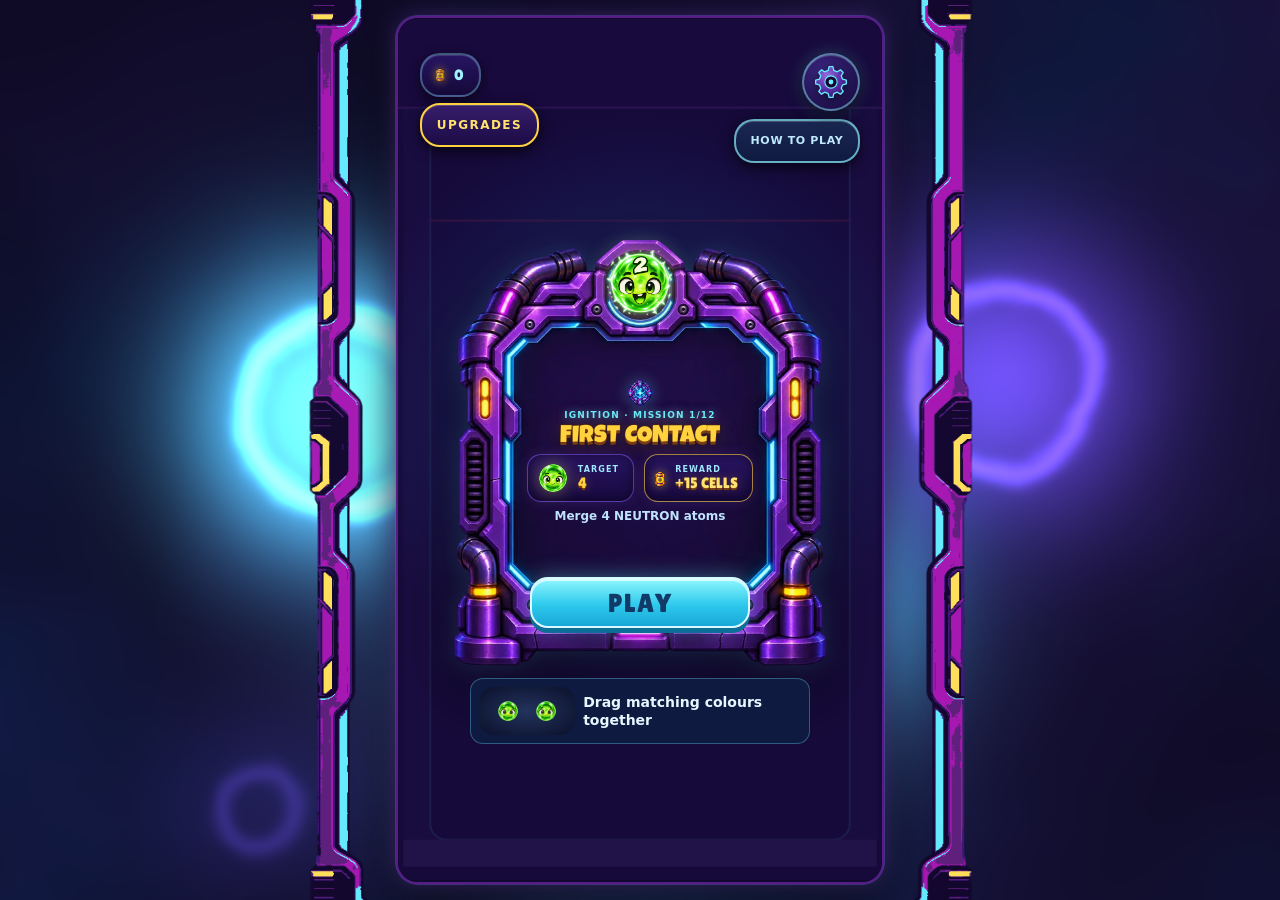
==== commit 95e9c609: "HUD rebuild: three fixed zones (score/BEST | NEXT | cells+pause/CHAIN)" ====
--- a/index.html
+++ b/index.html
@@ -8,8 +8,8 @@
     <link rel="apple-touch-icon" href="./images/icon.png" />
     <meta name="description" content="Drag matching atoms together, charge them up and set off chain reactions. Complete reactor missions and unleash an Atomic Blast in Atom Smash!" />
     <title>Atom Smash!</title>
-    <script type="module" crossorigin src="./assets/index-CTnHZ5YW.js"></script>
-    <link rel="stylesheet" crossorigin href="./assets/index-Saog8tmy.css">
+    <script type="module" crossorigin src="./assets/index-BZVpYMIY.js"></script>
+    <link rel="stylesheet" crossorigin href="./assets/index-Bfgic50J.css">
   </head>
   <body>
     <!-- Inline splash paints before JS/CSS arrive — the portal build's first
--- a/assets/index-Bfgic50J.css
+++ b/assets/index-Bfgic50J.css
@@ -0,0 +1 @@
+:root{--bg: #0b1020;--panel: #111a33;--panel-2: #16213c;--line: #263555;--text: #e2e8f0;--muted: #94a3b8;--accent: #34d399;--accent-2: #60a5fa;--danger: #ef4444}*{box-sizing:border-box}html,body,#root{height:100%;margin:0}body{background:var(--bg);color:var(--text);font:16px/1.5 system-ui,-apple-system,Segoe UI,sans-serif;-webkit-font-smoothing:antialiased;-webkit-user-select:none;-moz-user-select:none;-ms-user-select:none;user-select:none;-webkit-touch-callout:none}.app-shell{--safe-top: max(16px, env(safe-area-inset-top, 0px));--safe-bottom: max(16px, env(safe-area-inset-bottom, 0px));height:100%;display:flex;align-items:center;justify-content:center;padding:var(--safe-top) max(16px,env(safe-area-inset-right,0px)) var(--safe-bottom) max(16px,env(safe-area-inset-left,0px))}.menu,.panel,.game-frame{width:min(100%,520px);height:min(100%,900px);background:var(--panel);border:1px solid var(--line);border-radius:20px;overflow:hidden;position:relative;display:flex;flex-direction:column}.is-game{--frame-w: min(100%, 720px, calc((100dvh - var(--safe-top) - var(--safe-bottom)) * .5625), 506px);--frame-h: calc(var(--frame-w) / .5625)}.is-game .game-frame{aspect-ratio:720 / 1280;width:var(--frame-w);height:auto;border-radius:22px;border:2px solid #581c87;box-shadow:0 0 0 1px #8b5cf655,0 0 24px #8b5cf659,0 12px 40px #000000e6}.arcade-bezel-mobile{position:absolute;inset:0;border-radius:22px;pointer-events:none;z-index:4;overflow:hidden;box-sizing:border-box;border:4px solid #3b0764;box-shadow:inset 0 0 0 1.5px #67edff88,inset 0 0 10px #67edff40,0 0 0 1.5px #7e22ce,0 8px 32px #000c}@media(min-width:760px)and (min-height:400px)and (orientation:landscape){.arcade-bezel-mobile{display:none}}.arcade-bezel-mobile .bezel-rail{position:absolute;top:0;bottom:0;width:clamp(8px,2.2cqw,12px);z-index:1}.arcade-bezel-mobile .bezel-rail.left{left:0;background:linear-gradient(90deg,#24073d,#4a1570 50%,#60217e 90%,#24073d);border-right:1.5px solid #67edff88;box-shadow:inset 1px 0 3px #ffffff26,1px 0 6px #67edff4d}.arcade-bezel-mobile .bezel-rail.right{right:0;background:linear-gradient(270deg,#24073d,#4a1570 50%,#60217e 90%,#24073d);border-left:1.5px solid #67edff88;box-shadow:inset -1px 0 3px #ffffff26,-1px 0 6px #67edff4d}.arcade-bezel-mobile .bezel-cell{position:absolute;width:clamp(4px,1.1cqw,6px);height:clamp(24px,6cqw,36px);border-radius:3px;background:linear-gradient(180deg,#fff9c4,#ffe15b 45%,#eab308);border:1px solid #ffffffaa;box-shadow:0 0 8px #ffe15b,0 0 16px #ffe15b99;z-index:2}.arcade-bezel-mobile .bezel-cell.top-left{top:22%;left:2px}.arcade-bezel-mobile .bezel-cell.bottom-left{top:74%;left:2px}.arcade-bezel-mobile .bezel-cell.top-right{top:22%;right:2px}.arcade-bezel-mobile .bezel-cell.bottom-right{top:74%;right:2px}.arcade-bezel-mobile .bezel-corner{position:absolute;width:24px;height:24px;z-index:2;border-color:#7e22ce;border-style:solid}.arcade-bezel-mobile .bezel-corner.top-left{top:0;left:0;border-width:3px 0 0 3px;border-top-left-radius:20px}.arcade-bezel-mobile .bezel-corner.top-right{top:0;right:0;border-width:3px 3px 0 0;border-top-right-radius:20px}.arcade-bezel-mobile .bezel-corner.bottom-left{bottom:0;left:0;border-width:0 0 3px 3px;border-bottom-left-radius:20px}.arcade-bezel-mobile .bezel-corner.bottom-right{bottom:0;right:0;border-width:0 3px 3px 0;border-bottom-right-radius:20px}.arcade-bezel-mobile .bezel-bolt{display:block;position:absolute;width:4px;height:4px;border-radius:50%;background:#ffe15b;box-shadow:0 0 6px #ffe15b}.arcade-bezel-mobile .bezel-corner.top-left .bezel-bolt{top:4px;left:4px}.arcade-bezel-mobile .bezel-corner.top-right .bezel-bolt{top:4px;right:4px}.arcade-bezel-mobile .bezel-corner.bottom-left .bezel-bolt{bottom:4px;left:4px}.arcade-bezel-mobile .bezel-corner.bottom-right .bezel-bolt{bottom:4px;right:4px}.arcade-bezel-mobile .bezel-bumper{position:absolute;left:24px;right:24px;height:5px;z-index:1}.arcade-bezel-mobile .bezel-bumper.top{top:0;background:linear-gradient(180deg,#24073d,#4a1570);border-bottom:1.5px solid #67edff88;box-shadow:0 1px 4px #67edff40}.arcade-bezel-mobile .bezel-bumper.bottom{bottom:0;background:linear-gradient(0deg,#24073d,#4a1570);border-top:1.5px solid #67edff88;box-shadow:0 -1px 4px #67edff40}.reactor-console{position:fixed;inset:0;z-index:0;pointer-events:none}.rc-backdrop{position:absolute;inset:0;width:100%;height:100%;object-fit:cover}.rc-panel{position:absolute;top:50%;transform:translateY(-50%);width:min(calc(var(--frame-h) * .52),calc(50% - var(--frame-w) * .78 - 26px),400px);aspect-ratio:400 / 900;object-fit:contain}.rc-left{right:calc(50% + var(--frame-w) * .78 + 10px)}.rc-right{left:calc(50% + var(--frame-w) * .78 + 10px)}.rc-bezel{position:fixed;left:50%;top:50%;width:calc(var(--frame-w) / .72);height:calc(var(--frame-h) / .8);transform:translate(-50%,-50%);z-index:2;pointer-events:none}@media(max-width:759px),(max-height:399px),(orientation:portrait){.reactor-console{display:none}}.console-energy{position:fixed;inset:0;z-index:3;pointer-events:none}.ce-tube{position:absolute;top:50%;height:calc(var(--frame-h) * .94);width:26px;transform:translate(-50%,-50%);-webkit-mask-image:linear-gradient(transparent,#000 12% 88%,transparent);mask-image:linear-gradient(transparent,#000 12% 88%,transparent)}.ce-tube:before{content:"";position:absolute;inset:0 30%;background:linear-gradient(180deg,transparent,#ffb34055 30% 70%,transparent);filter:blur(4px);animation:ceGlow 2.8s ease-in-out infinite}.ce-t1:before{background:linear-gradient(180deg,transparent,#67edff44 30% 70%,transparent)}@keyframes ceGlow{0%,to{opacity:.25}45%{opacity:.8}60%{opacity:.4}72%{opacity:.9}}.ce-t0{left:calc(50% - var(--frame-w) * .736)}.ce-t1{left:calc(50% - var(--frame-w) * .63)}.ce-t2{left:calc(50% + var(--frame-w) * .632)}.ce-t3{left:calc(50% + var(--frame-w) * .736)}.ce-p{position:absolute;left:50%;bottom:-8px;width:6px;height:22px;border-radius:4px;background:linear-gradient(180deg,transparent,#fffdf2 25%,#ffe9a8 65%,transparent);box-shadow:0 0 14px 4px #ffcf6ebb,0 0 30px 10px #ff8a2a66;opacity:0;animation:ceRise 2.6s linear infinite}.ce-p0{animation-delay:0s}.ce-p1{animation-delay:-.45s;height:15px}.ce-p2{animation-delay:-.9s}.ce-p3{animation-delay:-1.35s;height:12px;width:4px}.ce-p4{animation-delay:-1.8s}.ce-p5{animation-delay:-2.25s;height:17px}.ce-t1 .ce-p{animation-duration:3.1s;background:linear-gradient(180deg,transparent,#eaffff 25%,#9ff3ff 65%,transparent);box-shadow:0 0 14px 4px #67edffbb,0 0 30px 10px #2ec9ec66}.ce-t3 .ce-p{animation-duration:3.3s}.ce-t0 .ce-p2,.ce-t2 .ce-p1{background:linear-gradient(180deg,transparent,#ffeaff 25%,#e8b7ff 65%,transparent);box-shadow:0 0 14px 4px #c86fffbb,0 0 30px 10px #a819b366}@keyframes ceRise{0%{transform:translate(-50%) scale(.4);opacity:0}6%{opacity:1}25%{transform:translate(calc(-50% - 3px),calc(var(--frame-h) * -.24)) scale(1)}50%{transform:translate(calc(-50% + 4px),calc(var(--frame-h) * -.47)) scale(.8)}75%{transform:translate(calc(-50% - 2px),calc(var(--frame-h) * -.7)) scale(1)}96%{opacity:1}to{transform:translate(-50%,calc(var(--frame-h) * -.94)) scale(.3);opacity:0}}@media(prefers-reduced-motion:reduce){.console-energy{display:none}}@media(max-width:759px),(max-height:399px),(orientation:portrait){.console-energy{display:none}}.menu{padding:32px 24px;gap:20px}.menu-head h1{margin:0;font-size:40px;letter-spacing:.02em}.menu-head p{margin:6px 0 0;color:var(--muted)}.menu-modes{display:flex;flex-direction:column;gap:12px;flex:1}.mode-card{display:flex;flex-direction:column;gap:4px;text-align:left;padding:16px 18px;border-radius:14px;border:1px solid var(--line);background:var(--panel-2);color:var(--text);cursor:pointer;transition:transform .08s ease,border-color .12s ease}.mode-card:hover{border-color:var(--accent);transform:translateY(-1px)}.mode-label{font-weight:700;font-size:18px}.mode-blurb{color:var(--muted);font-size:14px}.mode-controls{color:var(--accent-2);font-size:12px;letter-spacing:.04em}.mode-best{color:var(--accent);font-size:12px;font-weight:700}.menu-foot{display:flex;gap:10px}.menu-best{margin:0;color:var(--muted);font-size:13px;text-align:center}button{font:inherit}.primary,.ghost,.danger{padding:10px 16px;border-radius:12px;border:1px solid var(--line);cursor:pointer}.primary{background:var(--accent);color:#04121b;border-color:transparent;font-weight:700}.primary:disabled{opacity:.4;cursor:not-allowed}.ghost{background:transparent;color:var(--text);flex:1}.danger{background:var(--danger);color:#fff;border-color:transparent}.panel{padding:28px 24px;gap:16px;overflow-y:auto}.panel h1{margin:0}.settings-panel{position:fixed;z-index:30;left:50%;transform:translate(-50%);top:max(16px,env(safe-area-inset-top,0px));bottom:max(16px,env(safe-area-inset-bottom,0px));width:min(calc(100% - 32px),480px);height:auto;max-height:calc(100dvh - 32px);background:radial-gradient(circle at 50% 0%,#29185a,#150b33 55%,#0c061d);border:2px solid rgba(112,242,255,.45);border-radius:28px;box-shadow:0 0 35px #70f2ff2e,inset 0 1px 1px #ffffff4d,inset 0 0 24px #3c146e80,0 24px 60px #000000d9;overflow-y:auto;display:flex;flex-direction:column;gap:16px;padding:28px 22px 20px;box-sizing:border-box}.settings-header{text-align:center;flex:0 0 auto;padding-bottom:2px}.settings-title{margin:0;font:clamp(28px,6.5vw,36px)/1 "Lilita One",system-ui,sans-serif;letter-spacing:.08em;color:#fff;text-shadow:0 3px 0 #130a2a,0 0 16px rgba(112,242,255,.7)}.settings-subtitle{margin-top:5px;font:700 11px/1.2 system-ui,-apple-system,sans-serif;letter-spacing:.22em;color:#70f2ff;text-transform:uppercase;opacity:.9;text-shadow:0 0 8px rgba(112,242,255,.45)}.settings-section{display:flex;flex-direction:column;gap:10px;flex:0 0 auto}.settings-section-title{display:flex;align-items:center;gap:8px;font:700 12px/1 Lilita One,system-ui,sans-serif;letter-spacing:.14em;color:#ffe45d;text-transform:uppercase;padding-inline:4px}.settings-section-title:after{content:"";flex:1;height:1px;background:linear-gradient(90deg,rgba(255,228,93,.45),transparent)}.settings-section-icon{color:inherit;flex-shrink:0}.purge-section-title{color:#f87171}.purge-section-title:after{background:linear-gradient(90deg,rgba(248,113,113,.45),transparent)}.settings-card-row{display:flex;align-items:center;justify-content:space-between;gap:14px;padding:12px 16px;border-radius:18px;background:linear-gradient(135deg,#ffffff0e,#ffffff04);border:1px solid rgba(112,242,255,.15);box-shadow:inset 0 1px #ffffff14,0 4px 16px #00000040;cursor:pointer;transition:border-color .15s ease,background .15s ease,transform .12s ease;min-height:60px;box-sizing:border-box}.settings-card-row:hover{border-color:#70f2ff59;background:linear-gradient(135deg,#ffffff14,#ffffff06)}.settings-row-label{display:flex;align-items:center;gap:12px;user-select:none;min-width:0}.settings-icon-bubble{width:38px;height:38px;border-radius:12px;display:grid;place-items:center;flex-shrink:0;box-shadow:inset 0 1px #ffffff4d,0 2px 8px #0000004d}.music-bubble{background:linear-gradient(135deg,#70f2ff26,#0099cc40);border:1px solid rgba(112,242,255,.5);color:#70f2ff;box-shadow:0 0 12px #70f2ff40}.sfx-bubble{background:linear-gradient(135deg,#ffe45d26,#ff880040);border:1px solid rgba(255,228,93,.5);color:#ffe45d;box-shadow:0 0 12px #ffe45d40}.vol-bubble{background:linear-gradient(135deg,#a855f726,#6366f140);border:1px solid rgba(168,85,247,.5);color:#c084fc;box-shadow:0 0 12px #a855f740}.settings-row-texts{display:flex;flex-direction:column;gap:2px;min-width:0}.settings-item-name{font:700 15px/1.2 system-ui,-apple-system,sans-serif;color:#f8fafc;letter-spacing:.01em}.settings-item-desc{font:400 12px/1.2 system-ui,-apple-system,sans-serif;color:#94a3b8;white-space:nowrap;overflow:hidden;text-overflow:ellipsis}.sr-only{position:absolute;width:1px;height:1px;padding:0;margin:-1px;overflow:hidden;clip:rect(0,0,0,0);white-space:nowrap;border:0}.atom-toggle-container{display:flex;align-items:center;justify-content:center;flex-shrink:0}.atom-toggle{width:58px;height:32px;border-radius:20px;padding:3px;box-sizing:border-box;background:#0f1523;border:1.5px solid #2d3b55;box-shadow:inset 0 2px 6px #000000b3;transition:all .25s cubic-bezier(.4,0,.2,1);position:relative;display:flex;align-items:center}.atom-toggle-track{width:100%;height:100%;position:relative}.atom-toggle-core{position:absolute;left:0;top:0;width:24px;height:24px;border-radius:50%;background:radial-gradient(circle at 35% 30%,#94a3b8,#475569 60%,#1e293b);border:1px solid rgba(255,255,255,.2);box-shadow:0 2px 4px #00000080;transition:transform .28s cubic-bezier(.34,1.56,.64,1),background .25s ease,box-shadow .25s ease}.atom-toggle.is-active{background:linear-gradient(90deg,#072a44,#0d4669);border-color:#70f2ff;box-shadow:inset 0 2px 6px #0009,0 0 14px #70f2ff73}.atom-toggle.is-active .atom-toggle-core{transform:translate(26px);background:radial-gradient(circle at 30% 25%,#fff,#b2f8ff 25%,#30cbe9 65%,#0e7490);border-color:#e0faff;box-shadow:0 0 12px #70f2ff,0 0 4px #fff,inset 0 1px 2px #fffc}.volume-card-row{flex-direction:column;align-items:stretch;gap:12px;cursor:default}.volume-card-header{display:flex;align-items:center;justify-content:space-between}.reactor-meter-cluster{display:flex;flex-direction:column;gap:12px;background:#0000004d;padding:12px 14px;border-radius:14px;border:1px solid rgba(112,242,255,.1)}.volume-power-cells{display:grid;grid-template-columns:repeat(6,1fr);gap:6px}.reactor-pip{height:26px;border-radius:6px;border:1px solid rgba(255,255,255,.08);background:#ffffff0a;padding:0;cursor:pointer;position:relative;overflow:hidden;transition:transform .12s ease,border-color .15s ease}.reactor-pip:hover{transform:translateY(-1px);border-color:#ffffff4d}.reactor-pip .pip-core{position:absolute;inset:2px;border-radius:4px;background:transparent;transition:all .2s ease}.reactor-pip.pip-1.is-lit .pip-core{background:linear-gradient(180deg,#b2f8ff,#38bdf8);box-shadow:0 0 10px #38bdf8b3}.reactor-pip.pip-2.is-lit .pip-core{background:linear-gradient(180deg,#a5f3fc,#06b6d4);box-shadow:0 0 10px #06b6d4b3}.reactor-pip.pip-3.is-lit .pip-core{background:linear-gradient(180deg,#99f6e4,#14b8a6);box-shadow:0 0 10px #14b8a6b3}.reactor-pip.pip-4.is-lit .pip-core{background:linear-gradient(180deg,#fef08a,#eab308);box-shadow:0 0 10px #eab308b3}.reactor-pip.pip-5.is-lit .pip-core{background:linear-gradient(180deg,#fed7aa,#f97316);box-shadow:0 0 10px #f97316b3}.reactor-pip.pip-6.is-lit .pip-core{background:linear-gradient(180deg,#fecaca,#ef4444);box-shadow:0 0 12px #ef4444d9}.reactor-pip.is-lit{border-color:#fff6}.plasma-slider-wrap{position:relative;width:100%;height:24px;display:flex;align-items:center}.plasma-slider{-webkit-appearance:none;appearance:none;width:100%;height:8px;border-radius:6px;outline:none;background:linear-gradient(to right,#38bdf8 var(--slider-pct, 60%),#1e293b var(--slider-pct, 60%));box-shadow:inset 0 1px 3px #0009;cursor:pointer;margin:0}.plasma-slider::-webkit-slider-thumb{-webkit-appearance:none;appearance:none;width:24px;height:24px;border-radius:50%;background:radial-gradient(circle at 30% 25%,#fff,#b2f8ff 25%,#30cbe9 65%,#0e7490);border:2px solid #ffffff;box-shadow:0 0 12px #70f2ff,0 2px 6px #0009;cursor:grab;transition:transform .1s ease,box-shadow .15s ease}.plasma-slider::-webkit-slider-thumb:active{cursor:grabbing;transform:scale(1.15);box-shadow:0 0 18px #70f2ff,0 0 8px #fff}.plasma-slider::-moz-range-thumb{width:24px;height:24px;border-radius:50%;background:radial-gradient(circle at 30% 25%,#fff,#b2f8ff 25%,#30cbe9 65%,#0e7490);border:2px solid #ffffff;box-shadow:0 0 12px #70f2ff,0 2px 6px #0009;cursor:grab}.reset-card-row{cursor:default;gap:12px}.reset-card-row .settings-item-desc{white-space:normal}.purge-control{flex-shrink:0}.purge-trigger-btn{font:700 13px/1 Lilita One,system-ui,sans-serif;letter-spacing:.08em;color:#fca5a5;background:#ef44441f;border:1.5px solid rgba(239,68,68,.4);padding:10px 16px;border-radius:12px;cursor:pointer;transition:all .15s ease;white-space:nowrap}.purge-trigger-btn:hover{background:#ef444440;border-color:#ef4444;color:#fff;box-shadow:0 0 14px #ef444466}.confirm-btn-cluster{display:flex;align-items:center;gap:6px;flex-shrink:0}.purge-abort-btn{font:700 11px/1 Lilita One,system-ui,sans-serif;letter-spacing:.06em;color:#94a3b8;background:#ffffff0f;border:1px solid rgba(255,255,255,.15);padding:8px 10px;border-radius:10px;cursor:pointer;white-space:nowrap}.purge-abort-btn:hover{color:#fff;background:#ffffff1f}.purge-confirm-btn{font:700 11px/1 Lilita One,system-ui,sans-serif;letter-spacing:.08em;color:#fff;background:linear-gradient(135deg,#ef4444,#b91c1c);border:1.5px solid #fca5a5;padding:8px 12px;border-radius:10px;cursor:pointer;box-shadow:0 0 16px #ef4444b3;white-space:nowrap;animation:purgePulse 1.2s infinite alternate ease-in-out}@keyframes purgePulse{0%{filter:brightness(1)}to{filter:brightness(1.2);box-shadow:0 0 22px #ef4444e6}}.settings-panel .settings-back{flex:0 0 auto;align-self:center;margin:8px auto 2px}.currency{color:var(--accent);font-weight:700;margin:0}.upgrade-list{list-style:none;margin:0;padding:0;display:flex;flex-direction:column;gap:12px}.upgrade{display:flex;align-items:center;justify-content:space-between;gap:12px;padding:14px;border:1px solid var(--line);border-radius:12px;background:var(--panel-2)}.upgrade-info{display:flex;flex-direction:column;gap:2px}.upgrade-info span{color:var(--muted);font-size:13px}.upgrade-info em{color:var(--accent-2);font-size:12px;font-style:normal}.game-frame{background:var(--bg)}.game-loading{flex:1;display:flex;align-items:center;justify-content:center;color:var(--muted)}.game-canvas{flex:1;min-height:0}.game-canvas canvas{display:block}.game-frame,.game-canvas,.game-canvas canvas{touch-action:none}.game-exit{position:absolute;top:10px;right:10px;width:40px;height:40px;border-radius:50%;border:1px solid var(--line);background:#0b1020b3;color:var(--text);cursor:pointer}.game-pause{position:absolute;top:4cqw;right:4.4cqw;width:8cqw;height:8cqw;min-width:30px;min-height:30px;padding:0;display:grid;place-items:center;appearance:none;-webkit-appearance:none;border:1.5px solid #ffffff2e;outline:none;-webkit-tap-highlight-color:transparent;border-radius:50%;background:#0b0626cc;box-shadow:0 2px 8px #00000080,inset 0 1px #ffffff1a;color:#e2f7ff;font-size:clamp(11px,3cqw,14px);line-height:1;letter-spacing:-1px;cursor:pointer;z-index:5}.game-pause:after{content:"";position:absolute;inset:-8px;border-radius:50%}.game-pause:focus{outline:none}.game-pause:focus-visible{box-shadow:0 0 0 2px #67edff}.game-pause:active{transform:scale(.94)}.game-pause-bars{display:block;width:38%;height:38%;background:linear-gradient(90deg,currentColor 0 34%,transparent 34% 66%,currentColor 66% 100%);border-radius:1px;filter:drop-shadow(0 0 3px rgba(103,237,255,.7))}.game-pause[hidden]{display:none}.game-paused{position:absolute;inset:0;z-index:15;display:flex;flex-direction:column;align-items:center;justify-content:center;gap:14px;border:0;background:#0a081eb8;backdrop-filter:blur(3px);padding:20px}.pause-backdrop{position:absolute;inset:0;cursor:pointer}.game-paused>.paused-title{position:relative;z-index:1;pointer-events:none}.pause-resume-text{position:relative;z-index:1;margin:6px 0 4px;padding:12px 6px;min-height:56px;width:min(100%,360px);white-space:nowrap;background:none;border:0;border-radius:18px;color:#ffe98a;font:clamp(16px,5.8vh,40px)/1 "Lilita One",system-ui,sans-serif;letter-spacing:.05em;text-shadow:0 3px 0 #0b1020,0 0 18px #ffd84a99;cursor:pointer;animation:pause-resume-pulse 1.6s ease-in-out infinite}.pause-resume-text:focus-visible{outline:3px solid #ffe98a88;outline-offset:2px}@keyframes pause-resume-pulse{50%{opacity:.75}}@media(prefers-reduced-motion:reduce){.pause-resume-text{animation:none}}.pause-atom-actions{position:relative;z-index:1;display:flex;justify-content:center;gap:18px;margin-top:10px}.pause-atom-actions .pause-secondary-action{width:80px;height:80px;font-size:15px;padding:8px}@media(max-height:520px){.pause-resume-text{font-size:clamp(15px,4.6vh,32px);padding:12px 6px}.pause-atom-actions .pause-secondary-action{width:66px;height:66px;font-size:13px;padding:6px}}.pause-secondary-action{position:relative;isolation:isolate;pointer-events:auto;width:96px;height:96px;padding:12px;border-radius:50%;border:2px solid #fff3b7;background:radial-gradient(circle at 30% 22%,#fffbdc,#ffe771 18%,#ffcb36 48%,#d47a17 80%,#713918);box-shadow:inset 0 3px 7px #ffffffb3,inset -5px -7px 10px #6c310a66,0 0 14px #ffd43c55;color:#38225b;font:17px/1.05 Lilita One,system-ui,sans-serif;cursor:pointer}.pause-secondary-action:before{content:"";position:absolute;inset:19px -10px;border:1px solid #fff0a999;border-radius:50%;transform:rotate(-32deg);pointer-events:none}.pause-secondary-action:after{content:"";position:absolute;width:5px;height:5px;top:16px;right:4px;border-radius:50%;background:#fff9d7;box-shadow:0 0 6px #ffdf7c;pointer-events:none}.pause-secondary-action span{position:relative;display:block;max-width:70px;margin:auto}.pause-atom-menu{border-color:#b8fbff;background:radial-gradient(circle at 30% 22%,#efffff,#91f8ff 18%,#30cbe9 48%,#1871a4 80%,#183965);box-shadow:inset 0 3px 7px #ffffffb3,inset -5px -7px 10px #15387f66,0 0 14px #50e6ff44}.pause-atom-menu:before{border-color:#c3fcff99;transform:rotate(32deg)}.pause-secondary-action:active{filter:brightness(.92)}.pause-secondary-action:focus-visible{outline-offset:8px}.pause-secondary-action:focus-visible{border-radius:50%}.pause-secondary-action:focus-visible{outline:2px solid #fff4c9}.paused-title{font-family:Luckiest Guy,Lilita One,system-ui,sans-serif;font-size:clamp(24px,4vw,32px);color:#fff;letter-spacing:4px;text-shadow:0 4px 0 #31196b,0 0 30px #7a4adf66}.paused-resume{font-family:system-ui,-apple-system,sans-serif;font-size:17px;font-weight:700;color:#aebdda}.overlay{position:absolute;inset:0;background:#060a16db;display:flex;flex-direction:column;align-items:center;justify-content:center;gap:12px;padding:24px;text-align:center}.overlay h2{margin:0;font-size:30px}.overlay-score{margin:0;font-size:20px;color:var(--text)}.overlay-best{margin:0;color:var(--accent);font-weight:700}.overlay-actions{display:flex;gap:10px;width:100%;max-width:320px}.overlay h2{font-family:Luckiest Guy,Lilita One,system-ui,sans-serif;letter-spacing:.04em}.overlay-score{font-family:Lilita One,system-ui,sans-serif;font-size:34px}.stats-grid{display:grid;grid-template-columns:auto auto;gap:6px 22px;font-family:Lilita One,system-ui,sans-serif}.stats-grid span{color:var(--muted, #8ea0c2);font-size:14px;letter-spacing:.08em;align-self:center}.stats-grid b{font-size:22px;text-align:right}.dev-panel{position:absolute;bottom:12px;left:12px;z-index:40;display:flex;flex-direction:column;gap:6px}.dev-panel summary{font:700 12px system-ui,sans-serif;color:#8ea0c2;cursor:pointer;user-select:none}.dev-panel[open] summary{margin-bottom:4px}.dev-panel button{font:600 13px system-ui,sans-serif;padding:7px 12px;border:1px solid #26314f;border-radius:8px;background:#16203a;color:#e2e8f0;cursor:pointer}:root{--accent: #ffe15b;--accent-2: #67edff}body{background:#431978}.app-shell{background:radial-gradient(ellipse at 12% 20%,#316fd4 0,transparent 47%),radial-gradient(ellipse at 90% 80%,#a819b3 0,transparent 48%),linear-gradient(145deg,#282265,#60217e)}button:focus-visible{outline:3px solid #fff;outline-offset:4px}.game-exit{width:44px;height:44px;z-index:5}.game-frame{container-type:inline-size;border-color:#9d6bd799;box-shadow:0 15px 80px #1b074a77}.game-exit[hidden]{display:none}.sr-only{position:absolute;width:1px;height:1px;overflow:hidden;clip-path:inset(50%);white-space:nowrap}.atom-backdrop{position:absolute;inset:0;overflow:hidden;pointer-events:none}.orbit{position:absolute;border:2px solid #b8fbff25;border-radius:50%;width:360px;height:360px}.orbit:after{content:"";position:absolute;inset:16px;border:18px solid #c1fdff09;border-radius:50%}.orbit-a{left:-200px;top:8%;transform:rotate(-25deg) scaleX(1.4)}.orbit-b{right:-230px;bottom:0;width:460px;height:460px}.orbit-c{right:-100px;top:-170px;border-color:#ffe18422;width:340px;height:340px}.energy-node{position:absolute;border-radius:50%;background:#b5fcff20;box-shadow:inset -7px -8px #ffffff0b;width:36px;height:36px}.node-a{top:14%;right:15%}.node-b{bottom:13%;left:8%;width:70px;height:70px}.node-c{display:none}.atomic-menu{isolation:isolate;width:100%;height:100%;border:none;border-radius:0;background:none;padding:22px 26px;gap:12px;overflow-y:auto;scrollbar-width:none;align-items:center}.atomic-menu>.menu-head,.atomic-menu>.menu-modes,.atomic-menu>.menu-foot,.atomic-menu>.menu-daily,.atomic-menu>.menu-challenge{width:min(100%,470px)}.atomic-menu::-webkit-scrollbar,.results-screen::-webkit-scrollbar{display:none}.results-screen{scrollbar-width:none}.atomic-menu>:not(.atom-backdrop):not(.menu-atoms){position:relative}.atomic-menu .menu-head{text-align:center}.atomic-menu .menu-head h1{font:76px/.83 Luckiest Guy,Lilita One,sans-serif;color:#70f2ff;-webkit-text-stroke:1px #192969;text-shadow:0 4px 0 #163675,0 7px 0 #170e4a;transform:rotate(-3deg);padding:9px 0 2px}.atomic-menu .menu-head h1 span{color:#ffe45d;font-size:.86em}.atomic-menu .menu-head p{color:#e0f3ff;font-size:14px;max-width:290px;margin:14px auto 0}.atomic-menu .menu-modes{flex:0;z-index:1}.atomic-menu .mode-card{padding:16px 18px;align-items:center;text-align:center;background:linear-gradient(150deg,#ffe77b,#ffbd3e);border:2px solid #fff0ae;color:#33205f;box-shadow:0 5px #a96219,0 9px 15px #240d4c44;border-radius:24px}.atomic-menu .mode-card:hover{transform:translateY(-2px)}.atomic-menu .mode-card:active{transform:translateY(3px);box-shadow:0 2px #a96219}.atomic-menu .mode-label{font:34px/1.1 Lilita One,sans-serif;width:100%;display:flex;justify-content:center;align-items:center;gap:16px}.play-tri{display:inline-block;width:0;height:0;border-left:.55em solid currentColor;border-top:.38em solid transparent;border-bottom:.38em solid transparent;filter:drop-shadow(0 3px 0 #d58b35)}.atomic-menu .mode-name{font-size:10px;letter-spacing:.15em;font-weight:800}.atomic-menu .mode-blurb{color:#432e69;font-size:13px}.atomic-menu .mode-controls{color:#493274;font-size:10px}.atomic-menu .mode-best{color:#45206a;font-size:12px}.atomic-menu .menu-foot{margin-top:5px}.atomic-menu .ghost{min-height:44px;background:#30185877;border-color:#d4c6ff66;font-size:14px}.atomic-menu .menu-best{color:#e1d9f6;font-size:11px}.atomic-loading{position:absolute;inset:0;z-index:4;display:flex;align-items:center;justify-content:center;flex-direction:column;gap:32px;background:radial-gradient(circle at 50% 45%,#295fbd,transparent 50%),linear-gradient(150deg,#3d237e,#8a258e)}.atomic-loading strong{position:relative;font:25px Lilita One,sans-serif;color:#fff5ad}.loading-orbit{position:relative;width:108px;height:108px;border:2px solid #b5f7ff88;border-radius:50%;animation:orbit-turn 1.8s linear infinite}.loading-orbit:after{content:"";position:absolute;inset:27px;border-radius:50%;background:#ffe36a;box-shadow:0 0 32px #ffe36a66}.loading-orbit i{position:absolute;width:22px;height:22px;border-radius:50%;background:#6aeaff;left:43px;top:-12px;box-shadow:0 0 15px #6aeaff88}.loading-orbit i:nth-child(2){left:88px;top:68px;background:#a9f959}.loading-orbit i:nth-child(3){left:-3px;top:68px;background:#ff7e91}@keyframes orbit-turn{to{transform:rotate(360deg)}}.results-screen{position:absolute;inset:0;z-index:20;overflow:auto;display:flex;align-items:center;justify-content:center;padding:18px;text-align:center;background:radial-gradient(circle at 65% 15%,#f9b44f88,transparent 38%),radial-gradient(circle at 15% 75%,#c344c1bb,transparent 45%),linear-gradient(155deg,#704abde8,#a8279fef 65%,#4f28a5ee)}.results-screen .orbit{border-color:#fff7bd33}.results-card{position:relative;width:100%;max-width:430px;padding:0 16px 15px;border-radius:30px;background:linear-gradient(160deg,#fff6c9,#ffe29c);border:2px solid #fff8d8;box-shadow:0 8px #a43a7d,0 20px 60px #300d6055;color:#3b235e;margin-top:48px}.result-mascot{position:relative;height:clamp(110px,30cqw,150px);margin-top:-55px}.result-mascot img{width:clamp(145px,48cqw,215px);height:clamp(145px,48cqw,215px);position:absolute;left:50%;top:48%;transform:translate(-50%,-50%);filter:drop-shadow(0 4px 10px #e8ab16aa)}.mascot-halo{position:absolute;width:160px;height:160px;max-width:44cqw;max-height:44cqw;left:50%;top:48%;transform:translate(-50%,-50%);border-radius:50%;background:radial-gradient(circle,#ffffed,#ffe99688 55%,transparent 72%)}.result-spark{position:absolute;left:12%;top:8%;color:#fff7b7;font-size:40px;text-shadow:0 0 10px #fff;transform:rotate(12deg)}.result-spark.second{left:auto;right:12%;top:45%;font-size:28px}.result-eyebrow{margin:3px 0 2px;font:800 10px/1.2 system-ui,sans-serif;letter-spacing:.16em;color:#774f83}.results-card h2{font:clamp(28px,8.8cqw,44px)/1.05 "Luckiest Guy","Lilita One",sans-serif;color:#74329b;margin:8px 0 10px;text-shadow:0 2px 0 #fff}.result-score-wrap{position:relative;background:linear-gradient(155deg,#4e2794,#28388d);border:2px solid #9670d0;box-shadow:inset 0 2px 8px #21125666;border-radius:20px;padding:9px 4px 12px}.result-score-label{color:#c7eeff;font:13px Lilita One,sans-serif;letter-spacing:.13em}.result-score{font:clamp(32px,12cqw,62px)/1.1 "Lilita One",sans-serif;margin:3px 0 0;color:#fff6a2;text-shadow:0 3px 0 #9f5c2b;overflow-wrap:anywhere;font-variant-numeric:tabular-nums}.is-settled .result-score{animation:score-punch .3s ease-out 1}@keyframes score-punch{0%{transform:scale(.88)}55%{transform:scale(1.08)}to{transform:scale(1)}}.result-record{font:12px Lilita One,sans-serif;margin:12px 0 -2px;color:#8144a4}.result-stats{display:grid;grid-template-columns:1fr 1fr;gap:10px;padding:16px 0}.result-stats div{display:flex;flex-direction:column;min-width:0}.result-stats b{font:clamp(21px,6cqw,29px)/1.1 "Lilita One",sans-serif;color:#65309c;overflow-wrap:anywhere}.result-stats span{font:800 9px/1.4 system-ui,sans-serif;letter-spacing:.08em;color:#765581;margin-top:3px}.atomic-play{width:100%;display:flex;justify-content:center;gap:16px;align-items:center;min-height:52px;border-radius:18px;border:2px solid #c8ffff;background:linear-gradient(#79f6ff,#26cbe7);color:#213868;box-shadow:0 5px #208ea9;font:25px Lilita One,sans-serif;cursor:pointer}.atomic-play:active{transform:translateY(3px);box-shadow:0 2px #208ea9}.result-menu{color:#684581;font-weight:700;font-size:13px;background:transparent;border:none;min-height:44px;margin-top:10px;cursor:pointer;text-decoration:underline}.score-sparkles{position:absolute;inset:0;pointer-events:none}.score-sparkles i{position:absolute;left:50%;top:55%;color:#fff9ae;font-style:normal;font-size:20px;opacity:0;text-shadow:0 0 5px #ffbe35}.is-settled .score-sparkles i{animation:score-spark .58s ease-out var(--delay) 1}@keyframes score-spark{0%{opacity:1;transform:rotate(var(--angle)) translateY(0) scale(.4)}65%{opacity:1}to{opacity:0;transform:rotate(var(--angle)) translateY(calc(-1 * var(--distance))) scale(.1)}}.qa-phone{max-width:320px!important;max-height:568px!important}.atomic-menu .mission-card{display:flex;flex-direction:column;align-items:center;gap:3px;width:100%;padding:12px 18px 11px;cursor:pointer;border-radius:20px;border:2px solid #bdf4ff;background:linear-gradient(150deg,#5ad4ff,#2a9fe0);color:#123a5e;box-shadow:0 5px #1668a8,0 9px 15px #240d4c44;transition:transform .08s ease}.atomic-menu .mission-card:hover{transform:translateY(-2px)}.atomic-menu .mission-card:active{transform:translateY(2px);box-shadow:0 2px #1668a8}.mission-tag{display:inline-flex;align-items:center;gap:5px;font:800 11px/1 system-ui,sans-serif;letter-spacing:.16em;color:#0d4d78}.mission-tag-badge{width:22px;height:22px}.mission-done-card .mission-tag-badge{width:40px;height:40px}.mission-name{font:26px/1.05 Lilita One,sans-serif;color:#fff;text-shadow:0 2px 0 #1668a8}.mission-obj{display:inline-flex;align-items:center;gap:5px;font-size:12px;font-weight:700;color:#0f4470}.mission-foot{display:flex;align-items:center;justify-content:space-between;width:100%;margin-top:5px}.mission-ladder{display:flex;gap:4px}.mission-ladder i{width:14px;height:5px;border-radius:3px;background:#ffffff3d}.mission-ladder i.done{background:#ffe15b}.mission-ladder i.now{background:#fff}.mission-play{display:flex;align-items:center;gap:6px;font:800 13px/1 system-ui,sans-serif;letter-spacing:.08em;color:#083a5c;background:#ffffff4d;padding:6px 12px;border-radius:999px}.mission-play .play-tri{border-left-color:#083a5c}.mission-intro{position:absolute;inset:0;z-index:15;display:flex;align-items:center;justify-content:center;background:radial-gradient(circle at 50% 45%,#295fbd59,transparent 55%),#140636b8}.mission-card-pop,.mission-card{text-align:center}.mission-intro .mission-card{position:relative;flex:0 0 auto;container-type:inline-size;width:min(88cqw,380px,56vh,48cqh);aspect-ratio:560 / 640;margin-top:8%;color:#eaf6ff;animation:missionCardIn .5s cubic-bezier(.2,1.6,.35,1) both}@keyframes missionCardIn{0%{transform:scale(.55) translateY(30px);opacity:0;filter:brightness(2.2)}60%{transform:scale(1.06) translateY(-4px);opacity:1;filter:brightness(1.35)}to{transform:scale(1) translateY(0);filter:brightness(1)}}.mission-intro .mission-plate{position:absolute;inset:0;width:100%;height:100%;z-index:0;filter:drop-shadow(0 0 12px #67edff26) drop-shadow(0 18px 34px #00000088);animation:missionRim 2.2s ease-in-out infinite}@keyframes missionRim{0%,to{filter:drop-shadow(0 0 10px #67edff1e) drop-shadow(0 18px 34px #00000088)}50%{filter:drop-shadow(0 0 24px #67edff55) drop-shadow(0 18px 34px #00000088)}}.mission-emblem{position:absolute;top:2.5%;left:50%;transform:translate(-50%);width:19%;z-index:1;filter:drop-shadow(0 0 12px #ffe15b88);animation:emblemBob 2.6s ease-in-out infinite}@keyframes emblemBob{0%,to{transform:translate(-50%) translateY(0)}50%{transform:translate(-50%) translateY(-4px)}}.mission-emblem-icon{display:flex;align-items:center;justify-content:center;aspect-ratio:1;border-radius:50%;background:radial-gradient(circle at 35% 28%,#3a2580,#160a3a);border:2px solid #8ff7ff66;box-shadow:0 0 16px #67edff44,inset 0 0 10px #0008}.mission-fields{position:absolute;left:17.2%;top:24.4%;width:65.6%;height:50.9%;display:flex;flex-direction:column;align-items:center;justify-content:center;gap:5px}.mission-badge{width:26px;height:26px;filter:drop-shadow(0 0 8px #67edff55)}.mission-intro .mission-tier{font:800 9px/1 system-ui,sans-serif;letter-spacing:.13em;color:#67edff;text-shadow:0 0 8px #67edff88;white-space:nowrap;max-width:100%}.mission-intro h2{font:clamp(13px,6.4cqw,30px)/1.02 "Luckiest Guy","Lilita One",sans-serif;white-space:nowrap;color:#ffd23e;margin:0;-webkit-text-stroke:1px #4a2500;paint-order:stroke fill;text-shadow:0 3px 0 #7a3d10,0 6px 14px #00000066,0 0 26px #ffb34066}.mission-intro p{display:flex;align-items:center;justify-content:center;gap:6px;margin:0;font-size:12px;font-weight:700;color:#bfe3ff}.mission-intro .mission-go,.mission-done .mission-go,.charge-board .mission-go{position:relative;min-width:172px;min-height:56px;margin-top:4px;border-radius:18px;cursor:pointer;border:2px solid #d9fbff;background:linear-gradient(180deg,#8ff7ff,#2ec9ec 55%,#18a8d8);color:#123a68;box-shadow:0 5px #0e6f96,0 0 22px #67edff66,inset 0 2px #fffa;font:26px Lilita One,sans-serif;letter-spacing:.06em;animation:missionGoPulse 1.6s ease-in-out infinite}@keyframes missionGoPulse{0%,to{box-shadow:0 5px #0e6f96,0 0 14px #67edff55,inset 0 2px #fffa}50%{box-shadow:0 5px #0e6f96,0 0 34px #67edffcc,inset 0 2px #fffa}}.mission-intro .mission-go:active,.mission-done .mission-go:active,.charge-board .mission-go:active{transform:translateY(3px);box-shadow:0 2px #0e6f96;animation:none}.charge-board .mission-go{font-size:19px;min-height:46px}.mission-intro .mission-go{position:absolute;left:21%;top:78.6%;width:58%;height:11.6%;min-width:44px;min-height:44px;margin-top:0;font-size:clamp(17px,7.2cqw,26px)}@media(prefers-reduced-motion:reduce){.mission-intro .mission-card,.mission-intro .mission-plate,.mission-intro .mission-go,.mission-emblem{animation:none!important}}.micon{display:inline-block;overflow:hidden;flex:0 0 auto}.micon img{display:block;width:auto;max-width:none}.mission-chip{position:absolute;top:calc(44px + env(safe-area-inset-top,0px));left:50%;transform:translate(-50%);z-index:5;display:flex;align-items:center;gap:7px;max-width:88%;padding:6px 12px;border-radius:12px;background:linear-gradient(180deg,#241759ee,#14082fee);border:1.5px solid #67edff77;box-shadow:0 0 12px #67edff33,inset 0 1px #ffffff1e,0 4px 10px #0006;pointer-events:none;white-space:nowrap}.mission-chip-title{font:800 10px/1 system-ui,sans-serif;letter-spacing:.08em;color:#9fe8ff;overflow:hidden;text-overflow:ellipsis;text-shadow:0 0 6px #67edff66}.mission-chip-track{width:56px;height:7px;border-radius:4px;background:#0a0422;border:1px solid #67edff44;overflow:hidden;flex:0 0 auto}.mission-chip-track i{display:block;height:100%;background:linear-gradient(90deg,#2ec9ec,#67edff,#ffe15b);border-radius:3px;transition:width .25s;box-shadow:0 0 6px #67edff}.mission-chip-count{font:800 10px/1 system-ui,sans-serif;color:#ffd23e;text-shadow:0 0 6px #ffb34088}.result-mission{position:relative;align-self:center;width:min(96%,330px);aspect-ratio:4 / 1;margin:0 auto 12px}.result-mission-banner{position:absolute;inset:0;width:100%;height:100%}.result-mission-text{position:absolute;inset:20% 12%;display:flex;align-items:center;justify-content:center;gap:6px;font:800 10px/1.25 system-ui,sans-serif;letter-spacing:.05em;text-transform:uppercase;color:#9fe8ff;text-align:center;text-shadow:0 0 8px #67edff55}.result-mission-text>span{min-width:0;display:flex;flex-direction:column;gap:2px}.result-mission-text>span>b{font:800 11px/1.2 Lilita One,sans-serif;color:#dff0ff}.result-mission-text>span>i{font-style:normal;font-weight:700;color:#9fe8ff}.result-mission.done{animation:missionVerdictPop .45s cubic-bezier(.2,1.6,.35,1) both}.result-mission.done .result-mission-text{color:#ffe15b;text-shadow:0 0 8px #ffb34099}.result-mission.done .result-mission-banner{filter:drop-shadow(0 0 14px #ffd23e55)}@keyframes missionVerdictPop{0%{transform:scale(.6);opacity:0}to{transform:scale(1);opacity:1}}@media(prefers-reduced-motion:reduce){.result-mission.done{animation:none}}.replay-character.next-mission .replay-prompt{font-size:19px;letter-spacing:.04em}@media(max-height:670px){.atomic-menu{padding:12px 20px;gap:9px}.atomic-menu .menu-head h1{font-size:55px}.atomic-menu .menu-head p{font-size:12px;margin-top:10px}.menu-cast{flex:0 0 120px;min-height:120px}.atomic-menu .mode-card{padding:11px}}@media(max-width:420px){.app-shell{padding:8px}.atomic-menu{padding-left:18px;padding-right:18px}.atomic-menu .node-c,.atomic-menu .node-b{display:none}}@media(prefers-reduced-motion:reduce){.loading-orbit,.is-settled .result-score,.is-settled .score-sparkles i{animation:none}.score-sparkles{display:none}.mode-card{transition:none}}.atomic-menu .menu-head h1{padding:0;transform:none;font:inherit;text-shadow:none;-webkit-text-stroke:0}.brand-logo{display:block;width:min(100%,440px);height:auto;margin:0 auto;filter:drop-shadow(0 8px 4px #20084855)}.atomic-menu .menu-head p{margin-top:9px;font:17px Lilita One,sans-serif;color:#d8f9ff}.atomic-menu .menu-cast{flex:1 0 135px;height:190px;min-height:135px;max-height:215px}.atomic-menu .intro-yellow{width:114px;height:114px;left:calc(50% - 5px);top:calc(73% + 10px);transform:translate(-50%,-50%) rotate(-8deg)}.atomic-menu .intro-red{width:105px;height:105px;right:5%;top:0;transform:rotate(12deg)}.atomic-menu .intro-green{width:95px;height:95px;left:5%;top:-5%;transform:rotate(-14deg)}.atomic-menu .intro-orbit{inset:19% 6%;border-width:3px;border-color:#a6efff50}.atomic-menu .menu-modes{align-items:center;gap:14px}.atomic-menu .mode-card{position:relative;width:82%;min-height:86px;padding:12px 30px;border-radius:50%/46%;border:3px solid #fff4ba;background:radial-gradient(ellipse at 40% 15%,#fff4a2,#ffe254 46%,#ffa627);box-shadow:inset 0 3px #fff9d6,inset 0 -6px #d98822,0 7px #9e4926,0 13px 20px #230b4644}.atomic-menu .mode-card:before{content:"";position:absolute;width:43%;height:10px;border-radius:50%;background:#ffffffe0;top:7px;left:20%;opacity:.65;pointer-events:none}.atomic-menu .mode-label{font-size:39px;text-shadow:0 1px 0 #fff0aa}.atomic-menu .mode-name{font-size:9px}.atomic-menu .menu-foot{justify-content:center;gap:20px}.atomic-menu .menu-foot .ghost{flex:0 1 155px;border-radius:50px;min-height:48px;background:linear-gradient(#673b9b,#43216d);border:2px solid #ab7dd1;box-shadow:inset 0 2px #c09ce744,0 3px #291347;font:15px Lilita One,sans-serif}.atomic-menu .menu-foot .ghost span{color:#a5f7ff;margin-right:4px}.results-screen{padding:16px 23px;background:radial-gradient(ellipse at 50% 42%,#d46e9288 0,transparent 60%),radial-gradient(circle at 20% 75%,#b247beaa,transparent 45%),linear-gradient(155deg,#6746a0ef,#a8279ff5 65%,#5329a7ef)}.results-card{margin:0;padding:0;background:none;border:none;border-radius:0;box-shadow:none;color:#fff9db}.result-brand-logo{display:block;width:min(45%,175px);height:auto;margin:0 auto 9px;filter:drop-shadow(0 3px 2px #28105c66)}.result-mascot{height:clamp(78px,21cqw,108px);margin-top:0}.result-mascot img{width:clamp(115px,35cqw,158px);height:clamp(115px,35cqw,158px);top:42%}.mascot-halo{width:150px;height:150px;top:45%}.result-spark{left:18%;font-size:26px}.result-spark.second{right:18%;font-size:21px}.result-eyebrow{color:#f2daf7;margin-top:5px;font-size:9px}.results-card h2{color:#fff0a0;font-size:clamp(27px,8.7cqw,41px);margin:6px 0 12px;-webkit-text-stroke:1px #662684;paint-order:stroke fill;text-shadow:0 3px 0 #682977,0 5px 12px #50216f}.result-score-wrap{isolation:isolate;border-radius:50%;border:3px solid #fff2a4;padding:18px 12px 22px;background:radial-gradient(ellipse at 38% 22%,#6851c4,#3b2288 60%,#20174e);box-shadow:inset 0 4px #b8a0fc88,inset 0 -7px #25114b,0 6px #a66350,0 0 23px #ffdf9b55}.result-score-wrap:before{content:"";position:absolute;inset:7px;border:1px solid #c8aaff66;border-radius:50%;z-index:-1;pointer-events:none}.result-score{font-size:clamp(33px,11.8cqw,60px)}.result-score-label{font-size:11px}.result-record{color:#fff6b2;margin:14px 0 0;font-size:11px;text-shadow:0 2px 0 #712578}.result-stats{gap:8px 20px;padding:18px 12px}.result-stats div{position:relative;justify-content:center;min-height:65px;padding:7px 5px 9px;border-radius:50%;background:radial-gradient(ellipse at 40% 15%,#a177c780,#5a2c8a66);border:1px solid #e8c0ff66;box-shadow:inset 0 2px #fff1ff33,0 4px #54217855}.result-stats b{color:#fff6be;font-size:clamp(20px,5.5cqw,27px);text-shadow:0 2px 0 #70367e}.result-stats span{color:#f3e4fa;font-size:8px;letter-spacing:.06em}.atomic-play{position:relative;width:87%;margin:0 auto;min-height:60px;border-radius:50%/46%;border:3px solid #c5ffff;background:radial-gradient(ellipse at 36% 15%,#d1ffff,#5aeeff 45%,#13badc);box-shadow:inset 0 3px #e7ffff,inset 0 -5px #1394bc,0 6px #205782,0 10px 18px #32175366;font-size:25px}.atomic-play:before{content:"";position:absolute;top:5px;left:22%;width:40%;height:7px;border-radius:50%;background:#fffa;pointer-events:none}.result-menu{display:block;border-radius:50px;border:1px solid #d3adf088;background:#50208077;min-height:44px;padding:5px 22px;margin:16px auto 0;color:#f5e9ff;text-decoration:none;font:14px Lilita One,sans-serif;box-shadow:inset 0 2px #ffffff1a}.daily-row{display:flex;flex-direction:column;align-items:center;gap:5px;width:100%;padding:2px 0;border:none;background:none;cursor:pointer;font-family:Lilita One,sans-serif}.daily-row:hover .daily-label{color:#fff3cf}.daily-row:active{transform:translateY(2px)}.daily-label{font-size:17px;color:#ffd97a;letter-spacing:.06em;text-shadow:0 2px 0 #4a1d63}.daily-cast{display:flex;align-items:center;position:relative}.daily-play-embed{width:26px;height:26px;margin-left:9px;align-self:center;pointer-events:none}.daily-play-edge{fill:#ffe9b84d}.daily-play-face{fill:#14082ce6}.daily-cast img{width:27px;height:27px;object-fit:contain;margin:0 -1px;filter:drop-shadow(0 2px 2px #150a3866)}.daily-cast img:nth-child(odd){transform:rotate(-8deg)}.daily-cast img:nth-child(2n){transform:rotate(8deg)}.daily-cast b{font-size:11px;color:#e3d7fb;margin:0 5px 0 6px;text-shadow:0 1px 0 #2a1650}.daily-cast .daily-cast-late{width:30px;height:30px;border-radius:50%;outline:2px solid #ffe9b8;outline-offset:1px;box-shadow:0 0 9px #ffd97a66}.daily-best{font-size:11px;color:#ffe9a8;text-shadow:0 1px 0 #53346e}.challenge-banner{display:flex;align-items:center;justify-content:center;flex-wrap:wrap;gap:6px 10px;margin:10px auto 0;padding:8px 16px;max-width:88%;border-radius:50px;border:2px solid #ffd97a;background:linear-gradient(#6b3a12dd,#47200cdd);box-shadow:0 4px #2c1208,0 8px 16px #230b4644;font-family:Lilita One,sans-serif}.challenge-title{font-size:12px;color:#ffd97a;letter-spacing:.08em}.challenge-text{font-size:11px;color:#ffeecb}.challenge-play{min-height:34px;padding:4px 16px;border-radius:50px;border:2px solid #fff4ba;background:linear-gradient(#ffe254,#ffa627);color:#4c2000;font:13px Lilita One,sans-serif;cursor:pointer;box-shadow:0 3px #9e4926}.challenge-play:active{transform:translateY(2px);box-shadow:0 1px #9e4926}.result-target{color:#bfeaff;margin:8px 0 0;font:11px Lilita One,sans-serif;letter-spacing:.05em;text-shadow:0 2px 0 #2c3f7e}.result-share{display:block;min-height:40px;margin:10px auto 0;padding:4px 20px;border-radius:50px;border:2px solid #9ce9ff;background:linear-gradient(#4c3a9e,#33206e);color:#b8f3ff;font:12px Lilita One,sans-serif;letter-spacing:.05em;cursor:pointer;box-shadow:0 3px #152a52}.result-share:active{transform:translateY(2px);box-shadow:0 1px #152a52}.result-daily{display:block;min-height:40px;margin:8px auto 0;padding:4px 20px;border-radius:50px;border:2px solid #ffd97a;background:linear-gradient(#6b3a12dd,#47200cdd);color:#ffe9b8;font:12px Lilita One,sans-serif;letter-spacing:.05em;cursor:pointer;box-shadow:0 3px #2c1208}.result-daily:active{transform:translateY(2px);box-shadow:0 1px #2c1208}@media(max-height:670px){.atomic-menu{padding:10px 20px;gap:6px}.atomic-menu .brand-logo{max-width:225px}.atomic-menu .menu-head p{font-size:12px;margin-top:4px}.atomic-menu .menu-cast{flex:0 0 82px;min-height:82px}.atomic-menu .menu-cast img{max-width:72px;max-height:72px}.atomic-menu .intro-yellow{max-width:92px;max-height:92px}.atomic-menu .intro-green{left:7%;top:-6%}.atomic-menu .mode-card{min-height:62px;padding:7px 25px}.atomic-menu .mode-label{font-size:30px}.atomic-menu .menu-modes{gap:8px}.atomic-menu .daily-cast img{width:22px;height:22px}.atomic-menu .daily-cast .daily-cast-late{width:24px;height:24px}.atomic-menu .daily-label{font-size:14px}.atomic-menu .daily-row{gap:3px}.atomic-menu .menu-foot .ghost{min-height:38px;font-size:13px}.atomic-menu .menu-best{font-size:10px}}@container (max-width: 360px){.results-screen{padding:12px 18px}.results-card{padding-top:72px}.result-brand-logo{position:absolute;top:0;left:1%;width:130px;margin:0}.result-mascot{position:absolute;top:8px;right:8%;width:74px;height:62px}.result-mascot img{width:98px;height:98px}.result-mascot .mascot-halo{width:95px;height:95px}.result-spark{left:-15%;font-size:18px}.result-spark.second{right:-22%;font-size:15px}.result-eyebrow{font-size:8px;margin:4px 0 0}.results-card h2{font-size:28px;margin:4px 0 10px}.result-score-wrap{padding:13px 9px 17px}.result-score{font-size:37px}.result-score-label{font-size:10px}.result-record{margin-top:10px;font-size:9px}.result-stats{grid-template-columns:repeat(4,minmax(0,1fr));gap:4px;padding:16px 0}.result-stats div{min-height:65px;padding:5px 2px}.result-stats b{font-size:18px}.result-stats span{font-size:7px;letter-spacing:0}.atomic-play{width:91%;min-height:53px;font-size:23px}.result-menu{margin-top:15px}}.result-stats{grid-template-columns:repeat(4,minmax(0,1fr));gap:10px;padding:22px 0}.result-stats div{aspect-ratio:1;min-height:0;width:min(100%,85px);margin:auto;padding:9px 3px;border-radius:50%;border:2px solid #a9e9ff99;background:radial-gradient(circle at 32% 18%,#8c75c9bb,#44216b99 65%,#2f1b5b99);box-shadow:inset 0 3px #fff5ff44,inset 0 -5px #35165344,0 4px #3a175b66}.result-stats div:nth-child(2){border-color:#b6f78d99}.result-stats div:nth-child(3){border-color:#ffe9a099}.result-stats div:nth-child(4){border-color:#ff9eae99}.result-stats b{font-size:clamp(18px,5.2cqw,25px)}.result-stats span{font-size:7px;letter-spacing:.02em;line-height:1.3}@container (max-width: 360px){.result-stats{gap:4px;padding:18px 0}.result-stats div{min-height:0;padding:7px 2px}.result-stats b{font-size:18px}}.result-v6{background:radial-gradient(ellipse at 50% 37%,#d563a77a,transparent 60%),linear-gradient(160deg,#6131a8f5,#a7289bf5 70%,#6a27a6f2)}.result-v6 .results-card{padding:0;margin:auto 0}.results-screen.result-v6{align-items:flex-start}.result-v6 .result-brand-logo{position:static;width:min(42%,160px);height:auto;margin:0 auto 14px}.result-v6 .result-eyebrow{font-size:9px;color:#efcfe9;margin:0 0 5px}.result-v6 h2{margin:0 0 10px;color:#fff7c8;transform:rotate(-3deg);font-size:clamp(29px,8.3cqw,41px)}.result-v6 .result-score-wrap{border:none;border-radius:0;background:none;box-shadow:none;padding:12px 0 10px}.result-v6 .result-score-wrap:before{display:none}.result-v6 .result-score-label{color:#fae0f7;font-size:10px;letter-spacing:.2em}.result-v6 .result-score{font-size:clamp(40px,15.4cqw,76px);line-height:1.15;color:#fff2a0;-webkit-text-stroke:2px #77325f;paint-order:stroke fill;text-shadow:0 4px 0 #df8643,0 7px 0 #733061,0 0 28px #ffd88c55}.result-v6 .result-record{font-size:11px;margin:7px 0 0}.result-v6 .result-stats{grid-template-columns:repeat(4,minmax(0,1fr));gap:8px;padding:22px 0 10px}.result-v6 .result-stats div{min-height:0;width:auto;aspect-ratio:auto;padding:4px 0;background:none;border:none;box-shadow:none;border-radius:0}.result-v6 .result-stats b{color:#fff6de;font-size:clamp(20px,5.5cqw,28px);text-shadow:0 2px 0 #74316d}.result-v6 .result-stats span{font-size:7px;color:#f1d8f2;letter-spacing:.05em;margin-top:6px}.replay-character{appearance:none;position:relative;display:block;width:230px;max-width:100%;height:210px;margin:2px auto 0;padding:0;border:none;background:none;color:#fff7cc;cursor:pointer;border-radius:0;-webkit-tap-highlight-color:transparent}.replay-character:focus-visible{outline:none}.replay-character:focus-visible img{filter:drop-shadow(0 0 24px #fff4bc)}.replay-character img{position:absolute;width:210px;height:210px;left:50%;top:0;transform:translate(-50%);filter:drop-shadow(0 3px 15px #ffc35f55);transition:filter .12s,transform .12s}.replay-character:hover img{filter:drop-shadow(0 0 22px #fff0a6aa);transform:translate(-50%) scale(1.05) rotate(-4deg)}.replay-character:active img{transform:translate(-50%) scale(.91)}.replay-charge{position:absolute;inset:0 0 15px;border-radius:50%;background:radial-gradient(circle,#fff6b52a,#ffde6b0d 45%,transparent 70%);pointer-events:none}.replay-turn{position:absolute;right:7px;bottom:42px;color:#b7faff;font:48px/1 Lilita One,sans-serif;transform:rotate(-15deg);text-shadow:0 3px 0 #5c2988}.replay-prompt{position:absolute;bottom:0;left:0;right:0;font:20px Lilita One,sans-serif;color:#fff4bc;text-shadow:0 2px 0 #73286e}.result-v6 .result-menu{background:none;border:none;box-shadow:none;padding:6px 18px;margin:12px auto 0;min-height:44px;color:#eed5f1;font:13px system-ui,sans-serif;text-decoration:underline;text-underline-offset:4px}@container (max-width: 360px){.result-v6 .results-card{padding:0}.result-v6 .result-brand-logo{position:static;width:120px;margin:0 auto 9px}.result-v6 h2{font-size:28px;margin-bottom:8px}.result-v6 .result-score-wrap{padding:8px 0}.result-v6 .result-score{font-size:44px}.result-v6 .result-stats{padding:16px 0 5px}.result-v6 .result-stats b{font-size:20px}.result-v6 .result-stats span{font-size:6.5px}.result-v6 .result-record{font-size:9px}.result-v6 .replay-character{width:190px;height:160px}.result-v6 .replay-character img{width:160px;height:160px}.result-v6 .replay-prompt{font-size:17px}.result-v6 .replay-turn{right:11px;bottom:33px;font-size:36px}.result-v6 .result-menu{margin-top:7px}}@media(prefers-reduced-motion:reduce){.replay-character img{transition:none}.replay-character:hover img,.replay-character:active img{transform:translate(-50%)}}.atom-field{position:fixed;inset:0;pointer-events:none;overflow:hidden;background:radial-gradient(ellipse at 30% 30%,#3a2a7a,transparent 60%),radial-gradient(ellipse at 75% 70%,#1c3f8a,transparent 55%),#170b3e}.atom-field__canvas{width:100%;height:100%;display:block}.menu-atoms{position:fixed;inset:0;pointer-events:none;overflow:hidden}.menu-atoms .ma{position:absolute;width:98px;filter:drop-shadow(0 6px 14px #1b074acc) drop-shadow(0 0 22px #67edff2e)}.ma-a{top:11%;left:max(3%,calc(50% - 505px));animation:maDrift 11s ease-in-out infinite alternate}.ma-b{top:18%;right:max(4%,calc(50% - 505px));width:86px;animation:maDrift 13s -4s ease-in-out infinite alternate-reverse}.ma-c{bottom:13%;right:max(5%,calc(50% - 480px));width:110px;animation:maDrift 9s -2s ease-in-out infinite alternate}.ma-d{bottom:30%;left:max(3%,calc(50% - 480px));width:92px;animation:maDrift 12s -7s ease-in-out infinite alternate-reverse}@media(max-width:640px){.menu-atoms .ma{display:none}}@media(min-width:641px)and (max-height:520px){.menu-atoms .ma{width:52px}}@keyframes maDrift{0%{transform:translate(0) rotate(-7deg)}to{transform:translate(16px,-22px) rotate(8deg)}}.ma-merge{position:absolute;left:max(15%,calc(50% - 430px));top:52%;width:0;height:0}@media(max-width:640px){.ma-merge{left:24%;top:auto;bottom:15%}}@media(min-width:641px)and (max-height:520px){.ma-merge{left:16%;top:auto;bottom:22%}}.ma-merge img{position:absolute;width:56px;translate:-50% -50%}.ma-m-a{animation:maA 12s ease-in-out infinite}.ma-m-b{animation:maB 12s ease-in-out infinite}.ma-m-d{opacity:0;animation:maD 12s ease-in-out infinite}.ma-flash{position:absolute;width:10px;height:10px;translate:-50% -50%;border-radius:50%;background:#fff;opacity:0;box-shadow:0 0 18px 10px #aef4ffcc,0 0 42px 26px #7f6cff55;animation:maFlash 12s ease-in-out infinite}@keyframes maA{0%,8%{transform:translate(-92px,-10px) rotate(-8deg)}26%{transform:translate(-10px) rotate(4deg)}31%,68%{transform:translate(-4px) scale(.92)}80%,to{transform:translate(-92px,-10px) rotate(-8deg)}}@keyframes maB{0%,8%{transform:translate(92px,12px) rotate(9deg);opacity:1}26%{transform:translate(10px) rotate(-5deg);opacity:1}31%,70%{transform:translate(4px) scale(.2);opacity:0}78%{opacity:0}88%,to{transform:translate(92px,12px) rotate(9deg);opacity:1}}@keyframes maD{0%,30%{opacity:0;transform:scale(.4)}36%{opacity:1;transform:scale(1.18)}44%,66%{opacity:1;transform:scale(1) translateY(-4px)}74%,to{opacity:0;transform:scale(.5)}}@keyframes maFlash{0%,29%{opacity:0;transform:scale(.2)}32%{opacity:1;transform:scale(1.4)}38%,to{opacity:0;transform:scale(2.6)}}@media(prefers-reduced-motion:reduce){.menu-atoms .ma,.ma-merge img,.ma-flash{animation:none!important}.ma-m-d,.ma-flash{opacity:0!important}}.atomic-menu .mode-card{width:100%;min-height:76px;padding:4px 20px;border:none;border-radius:0;background:none;box-shadow:none}.atomic-menu .mode-card:before{display:none}.atomic-menu .mode-card:hover{transform:rotate(-3deg) scale(1.04)}.atomic-menu .mode-card:active{transform:scale(.96);box-shadow:none}.atomic-menu .mode-label{font-size:46px;color:#fff1a4;text-shadow:0 3px 0 #d58b35,0 6px 0 #4c256e}.atomic-menu .mode-name{color:#d6e3ff;margin-top:5px;font-size:9px}.atomic-menu .menu-foot .ghost{border:none;background:none;box-shadow:none;border-radius:0;font-size:14px}.atomic-menu .menu-foot .ghost span{font-size:21px;vertical-align:middle}.atomic-menu .node-b{display:none}.atomic-menu>.menu-settings{position:absolute;z-index:2;left:7%;bottom:5%;width:70px;height:70px;padding:0;display:grid;place-items:center;border:0;border-radius:50%;background:#b5fcff20;box-shadow:inset -7px -8px #ffffff0b;color:#a5f7ff;cursor:pointer}.atomic-menu .menu-settings span{display:block;font:42px/1 system-ui,sans-serif}.atomic-menu .menu-settings:hover{background:#b5fcff32}.atomic-menu .menu-settings:active{filter:brightness(.85)}.atomic-menu .menu-foot{min-height:48px;align-items:center}.atomic-menu .menu-foot .menu-best{font:14px/1.4 Lilita One,sans-serif;color:#e1d9f6}.settings-back{flex:0 0 auto;width:64px;height:64px;padding:0;margin:16px auto 0;display:grid;place-items:center}.settings-back:before{inset:13px -7px}.settings-back:after{top:10px;right:3px}.settings-back .settings-return-arrow{width:40px;height:40px;display:block;overflow:visible;color:#38205f;filter:drop-shadow(0 1px 0 #eaffff88)}.settings-return-arrow .return-curve{fill:none;stroke:currentColor;stroke-width:6;stroke-linecap:round}.settings-return-arrow .return-head{fill:currentColor}@media(max-width:420px),(max-height:670px){.atomic-menu>.menu-settings{width:56px;height:56px;left:18px;bottom:12px}.atomic-menu .menu-foot{padding-inline:60px;min-height:56px}}.atomic-menu .menu-foot .menu-best{width:100%;min-width:0;text-align:center;overflow-wrap:anywhere}.atomic-menu .menu-cast{display:grid;place-items:end center;padding-block:8px 12px;min-height:150px;flex-basis:150px}.atomic-menu .intro-yellow{position:relative;left:auto;top:auto;transform:rotate(-8deg)}.atomic-menu .mode-card:hover{transform:scale(1.02)}@media(max-height:670px){.atomic-menu .menu-cast{flex:0 0 112px;min-height:112px;height:112px}}@media(max-height:520px){.atomic-menu{padding:6px 26px;gap:4px}.atomic-menu .menu-head h1{font-size:38px;padding-top:0}.atomic-menu .menu-head p{display:none}.atomic-menu .menu-cast{flex:0 0 62px;min-height:62px;height:62px;padding-block:0 4px}.atomic-menu .mission-card{padding:6px 16px 7px;gap:0}.atomic-menu .mission-name{font-size:19px}.atomic-menu .mission-foot{margin-top:3px}.atomic-menu .menu-modes{gap:4px}}@media(min-height:521px)and (max-height:720px){.atomic-menu{padding:12px 26px;gap:8px}.atomic-menu .menu-head h1{font-size:58px}.atomic-menu .menu-head p{margin-top:8px}.atomic-menu .menu-cast{flex:0 0 96px;min-height:96px;height:96px}}.mission-gear{position:absolute;top:4%;right:4.5%;z-index:16;width:58px;height:58px;border-radius:50%;cursor:pointer;display:flex;align-items:center;justify-content:center;border:2px solid #8ff7ff77;background:radial-gradient(circle at 35% 30%,#3a2580,#160a3a);box-shadow:0 4px 14px #000a,0 0 18px #67edff44,inset 0 1px #ffffff2e}.mission-gear svg{filter:drop-shadow(0 2px 5px #00000088)}.mission-gear:hover svg{animation:gearSpin 1.1s linear infinite}@keyframes gearSpin{to{transform:rotate(90deg)}}.mission-gear:active{transform:translateY(2px)}.mission-targets{display:flex;justify-content:center;gap:10px}.mission-target{display:inline-flex;align-items:center;gap:8px;padding:6px 14px 6px 8px;border-radius:14px;background:linear-gradient(180deg,#2a1666ee,#180a3fee);border:1.5px solid #6f4fd8aa;box-shadow:inset 0 0 12px #0007,0 0 14px #b06bff22}.mission-target img{width:34px;height:34px;filter:drop-shadow(0 0 8px #ffe15b66)}.mission-target b{font:20px/1 Lilita One,sans-serif;color:#ffd23e;text-shadow:0 2px 0 #7a3d10,0 0 12px #ffb34055}.mission-target-text{display:flex;flex-direction:column;align-items:flex-start;gap:1px}.mission-target-text i{font:700 8px/1 system-ui,sans-serif;letter-spacing:.14em;color:#9fe8ff;font-style:normal}.mission-target-text b{font-size:15px}.mission-target.is-reward{border-color:#ffd23e99}.mission-target.is-reward .cell-glyph{transform:scale(1.15)}.mission-target.is-reward b{color:#ffe36e}.mission-upgrades{position:absolute;left:4.5%;top:calc(4% + 50px);z-index:16;font:800 12px/1 system-ui,sans-serif;letter-spacing:.12em;color:#ffe36e;background:linear-gradient(180deg,#3a1f6eee,#1c0c46ee);border:2px solid #ffd23e;border-radius:20px;padding:8px 15px;min-height:44px;cursor:pointer;box-shadow:0 4px 14px #000a,inset 0 1px #fff3}.mission-upgrades:active{transform:translateY(2px)}.mission-done{position:absolute;inset:0;z-index:18;display:flex;align-items:center;justify-content:center;background:radial-gradient(circle at 50% 42%,#295fbd4d,transparent 55%),#14063699;animation:doneFade .25s ease-out both}@keyframes doneFade{0%{opacity:0}to{opacity:1}}.mission-done-card{position:relative;flex:0 0 auto;width:min(84cqw,340px,86vh);aspect-ratio:560 / 440;animation:missionCardIn .45s cubic-bezier(.2,1.6,.35,1) both}.mission-done.is-milestone .mission-done-contract strong{font-size:min(12px,3.2cqw);letter-spacing:.06em}.mission-done.is-milestone .mission-done-go{min-height:44px}.mission-done.is-milestone .mission-special-glyph{width:26px;height:26px;vertical-align:-7px;margin-right:6px;filter:drop-shadow(0 0 6px #67edff88)}.mission-done-stars{position:absolute;left:0;right:0;bottom:96%;z-index:2;display:flex;justify-content:center;align-items:flex-end;gap:3%;pointer-events:none;filter:drop-shadow(0 3px 0 #7a3d10) drop-shadow(0 0 10px #ffb34088)}.mission-done-stars i{width:17%;aspect-ratio:1;background:linear-gradient(180deg,#fffbd0,#ffd23e 50%,#f59a12);clip-path:polygon(50% 0,61% 35%,98% 35%,68% 57%,79% 91%,50% 70%,21% 91%,32% 57%,2% 35%,39% 35%);animation:doneStar .42s cubic-bezier(.2,1.7,.4,1) .32s both}.mission-done-stars i:nth-child(2){width:23%;margin-bottom:4%;animation-delay:.58s}.mission-done-stars i:nth-child(3){animation-delay:.84s}@keyframes doneStar{0%{transform:scale(2.6) rotate(-40deg);opacity:0}60%{opacity:1}to{transform:scale(1) rotate(0);opacity:1}}.mission-done-plate{position:absolute;inset:0;width:100%;height:100%;z-index:0;filter:drop-shadow(0 0 14px #67edff2e) drop-shadow(0 18px 36px #000000aa)}.mission-done-title{position:absolute;left:13.2%;top:6.8%;width:73.6%;height:12.3%;z-index:1;display:flex;align-items:center;justify-content:center;font:21px/1 Luckiest Guy,Lilita One,sans-serif;color:#ffd23e;-webkit-text-stroke:1px #4a2500;paint-order:stroke fill;text-shadow:0 2px 0 #7a3d10,0 0 20px #ffb34077;white-space:nowrap}.mission-done-contract{position:absolute;left:11.1%;top:23.6%;width:77.9%;height:18%;z-index:1;display:flex;flex-direction:column;align-items:center;justify-content:center;gap:2px}.mission-done-contract strong{font:800 12px/1 system-ui,sans-serif;letter-spacing:.1em;color:#8ff7ff;text-shadow:0 0 10px #67edff88;white-space:nowrap}.mission-done-contract>i{font-size:10px;font-style:normal;font-weight:700;color:#bfe3ff;white-space:nowrap;overflow:hidden;text-overflow:ellipsis;max-width:100%}.mission-done-cells{display:inline-flex;align-items:center;gap:8px;font:800 19px/1 Lilita One,sans-serif;color:#ffe36e;letter-spacing:.04em;text-shadow:0 2px 0 #7a3d10,0 0 16px #ffb340aa;white-space:nowrap}.mission-done-cells .cell-glyph{transform:scale(1.2)}.mission-done-next{position:absolute;left:11.1%;top:45.5%;width:77.9%;height:34%;z-index:1;display:flex;flex-direction:column;align-items:center;justify-content:center;gap:6px}.mission-done-nexttitle{font:min(20px,5.4cqw)/1 "Lilita One",sans-serif;color:#ffe36e;letter-spacing:.04em;display:flex;align-items:center;justify-content:center;gap:8px;text-shadow:0 2px 0 #7a3d10,0 0 18px #ffb34099;white-space:nowrap}.mission-done-obj{font-size:14px;font-weight:700;color:#dff0ff;text-align:center}.mission-done-reward{font:700 10px/1 Lilita One,sans-serif;font-style:normal;color:#ffd23e;letter-spacing:.08em;text-shadow:0 0 10px #ffb34077;white-space:nowrap}.cell-glyph{display:inline-block;width:14px;height:19px;background:url(../images/cells-v1/cell-upright.webp) center / contain no-repeat;filter:drop-shadow(0 0 4px #ffd23e88)}.cell-count{position:absolute;top:4%;left:4.5%;z-index:16;display:inline-flex;align-items:center;gap:7px;padding:8px 15px 8px 11px;border-radius:20px;border:2px solid #8ff7ff55;background:linear-gradient(180deg,#2a1666ee,#160a3aee);box-shadow:0 4px 12px #0008,inset 0 1px #fff2;font:15px/1 Lilita One,sans-serif;color:#9ff5ff;letter-spacing:.04em}.cell-burst{position:absolute;inset:0;z-index:0;pointer-events:none}.cell-burst i{position:absolute;left:50%;top:52%;width:16px;height:20px;margin:-10px 0 0 -8px;background:url(../images/cells-v1/cell-single.webp) center / contain no-repeat;filter:drop-shadow(0 0 6px #ffd23eaa);animation:cellFly 1.2s cubic-bezier(.16,.84,.3,1) var(--delay, 0ms) both}@keyframes cellFly{0%{transform:translateY(12px) scale(.3) rotate(0);opacity:0}8%{opacity:1}34%{transform:translate(calc(var(--vx) * 46px),calc(var(--peak) * -150px)) scale(var(--pscale, 1)) rotate(calc(var(--vx) * 140deg));opacity:1}to{transform:translate(calc(var(--vx) * 84px),calc(var(--peak) * -150px + 200px)) scale(var(--pscale, 1)) rotate(calc(var(--vx) * 260deg));opacity:0}}.mission-done .mission-done-go{position:absolute;left:30.5%;top:81.2%;width:39%;height:10.5%;z-index:1;min-width:0;min-height:0;margin-top:0;font-size:18px;display:flex;align-items:center;justify-content:center;padding:0}.atom-reveal{position:absolute;top:16%;left:50%;transform:translate(-50%);z-index:17;width:min(74cqw,300px,48cqh);aspect-ratio:480 / 560;pointer-events:none;box-shadow:0 0 0 9999px #06031499;filter:drop-shadow(0 14px 34px #000000aa) drop-shadow(0 0 34px #ffb34033);animation:revealIn .6s cubic-bezier(.2,1.5,.35,1) both}.atom-reveal.is-fading{animation:revealOut .6s ease both}@keyframes revealOut{0%{opacity:1;transform:translate(-50%) scale(1)}to{opacity:0;transform:translate(-50%) translateY(-18px)}}@keyframes revealIn{0%{transform:translate(-50%) scale(.4);opacity:0;filter:brightness(2.6)}60%{transform:translate(-50%) scale(1.08);opacity:1;filter:brightness(1.3)}to{transform:translate(-50%) scale(1);opacity:1;filter:brightness(1)}}.atom-reveal-plate{position:absolute;inset:0;width:100%;height:100%;z-index:0}.atom-reveal-sprite{position:absolute;left:23.3%;top:23.6%;width:53.3%;z-index:1;filter:drop-shadow(0 0 14px #ffd96b88);animation:revealSpriteBob 2.6s ease-in-out infinite}@keyframes revealSpriteBob{0%,to{transform:translateY(0)}50%{transform:translateY(-5px)}}.atom-reveal-kicker{position:absolute;left:15%;top:5.7%;width:70%;height:10.7%;z-index:1;display:flex;align-items:center;justify-content:center;font:800 10px/1 system-ui,sans-serif;letter-spacing:.2em;color:#8ff7ff;text-shadow:0 0 10px #67edff99;white-space:nowrap}.atom-reveal-name{position:absolute;left:15.8%;top:79.6%;width:68.4%;height:11%;z-index:1;display:flex;align-items:center;justify-content:center;font:21px/1.05 Luckiest Guy,Lilita One,sans-serif;color:#ffd23e;-webkit-text-stroke:1px #4a2500;paint-order:stroke fill;text-shadow:0 3px 0 #7a3d10,0 0 24px #ffb34088;white-space:nowrap}.result-charge{margin:0;font:800 11px/1.4 system-ui,sans-serif;letter-spacing:.1em;color:#ffd96b;text-shadow:0 0 10px #ffb34066;text-align:center}.result-cells{margin:0;font:800 11px/1.4 system-ui,sans-serif;letter-spacing:.1em;color:#8ff7ff;text-shadow:0 0 10px #67edff66;text-align:center;display:flex;align-items:center;justify-content:center;gap:6px}.result-cells .cell-glyph{width:9px;height:13px;border-radius:4px}.charge-board{position:absolute;inset:0;z-index:19;display:flex;align-items:center;justify-content:center;background:radial-gradient(circle at 50% 42%,#295fbd4d,transparent 55%),#140636aa;animation:doneFade .25s ease-out both}.charge-board-card{position:relative;flex:0 0 auto;width:min(88cqw,400px,76cqh);display:flex;flex-direction:column;align-items:center;gap:12px;padding:40px 20px 20px;border-radius:20px;background:linear-gradient(180deg,#2a1666f5,#140636f8);border:2px solid #67edff55;box-shadow:0 0 30px #67edff33,inset 0 1px #fff2,0 18px 40px #000a;animation:missionCardIn .45s cubic-bezier(.2,1.6,.35,1) both}.charge-board-card h2{margin:0;font:27px/1 Luckiest Guy,Lilita One,sans-serif;color:#ffd23e;-webkit-text-stroke:1px #4a2500;paint-order:stroke fill;text-shadow:0 2px 0 #7a3d10,0 0 20px #ffb34077;letter-spacing:.03em}.charge-board-sub{font:800 11px/1 system-ui,sans-serif;letter-spacing:.18em;color:#8ff7ff;text-shadow:0 0 10px #67edff66}.charge-board-x{position:absolute;top:12px;right:14px;width:32px;height:32px;border-radius:50%;border:1.5px solid #8ff7ff55;cursor:pointer;background:#160a3a;color:#8ff7ff;font-size:18px;line-height:1}.charge-days{display:grid;grid-template-columns:repeat(2,1fr);gap:8px;width:100%}.charge-day{position:relative;display:flex;align-items:center;justify-content:center;padding:9px 10px;border-radius:12px;background:#1c0f4c;border:1.5px solid #4a3a96}.charge-day:last-child{grid-column:1 / -1;justify-self:center;width:calc(50% - 4px)}.charge-day-text{display:flex;flex-direction:column;gap:3px;min-width:0;transform:translateY(-5px);padding-left:46%}.charge-day i{font:900 12px/1 system-ui,sans-serif;font-style:normal;letter-spacing:.1em;color:#8ff7ff;display:block}.charge-day b{font:700 15px/1.15 Lilita One,sans-serif;color:#ffd23e;white-space:nowrap;display:block}.charge-day.is-today{background:linear-gradient(180deg,#3a2580,#1c0f4c);border-color:#ffd23e;box-shadow:0 0 12px #ffb34055,inset 0 0 8px #ffd23e22}.charge-day.is-today i{color:#bffbff}.charge-day.is-claimed{opacity:.55}.charge-day.is-claimed i:after{content:" ✓";color:#7dffb0}.charge-day.is-pending{opacity:.75}.charge-wallet{position:absolute;top:-30px;left:50%;transform:translate(-50%);z-index:21;display:flex;align-items:center;gap:10px;padding:8px 24px 8px 38px;border-radius:20px;border:2px solid #ffd23e88;background:linear-gradient(180deg,#2a1666f5,#160a3af5);box-shadow:0 6px 18px #000a,inset 0 1px #fff2,0 0 18px #ffd23e33}.charge-wallet img{position:absolute;left:-25px;top:50%;transform:translateY(-50%);width:63px;height:63px;object-fit:contain;filter:drop-shadow(0 0 8px #ffd23e88)}.charge-wallet-total{font:28px/1 Lilita One,sans-serif;color:#ffd23e;letter-spacing:.03em}.cell-flight{position:absolute;width:26px;height:26px;margin:-13px 0 0 -13px;object-fit:contain;z-index:25;pointer-events:none;animation:cellFlightTo .75s cubic-bezier(.45,0,.7,1) both}@keyframes cellFlightTo{0%{transform:translate(0) scale(.4) rotate(0);opacity:0}18%{transform:translateY(-26px) scale(1.2) rotate(-10deg);opacity:1}90%{opacity:1}to{transform:translate(var(--tx),var(--ty)) scale(.7) rotate(-35deg);opacity:.85}}.charge-wallet-total.is-bump{display:inline-block;animation:walletBump .22s ease-out}.charge-wallet-num{position:relative;display:inline-block}.claim-sparkles{position:absolute;left:50%;top:50%;width:0;height:0;z-index:2;pointer-events:none}.claim-sparkles.is-icon{left:6px}.claim-sparkles:before{content:"";position:absolute;left:-50px;top:-50px;width:100px;height:100px;border-radius:50%;background:radial-gradient(circle,#fff6c4cc,#ffd23e77,#ffd23e00 70%);will-change:transform,opacity;animation:claimFlash .5s ease-out both}.claim-sparkles i{position:absolute;left:0;top:0;width:var(--s);height:var(--s);margin:calc(var(--s) / -2) 0 0 calc(var(--s) / -2);border-radius:50%;background:radial-gradient(circle,#fffbe0,#ffd23e 40%,#ffbe3566 60%,#ffb34000 75%);will-change:translate,scale,opacity;animation:claimSparkMove 1.1s cubic-bezier(.15,.6,.35,1) var(--d) both,claimSparkScale 1.1s ease-in-out var(--d) both,claimSparkFade 1.1s ease-in var(--d) both}.claim-sparkles i.is-star{border-radius:0;background:#fff3a0;width:calc(var(--s) * 1.5);height:calc(var(--s) * 1.5);margin:calc(var(--s) * -.75) 0 0 calc(var(--s) * -.75);clip-path:polygon(50% 0,62% 38%,100% 50%,62% 62%,50% 100%,38% 62%,0 50%,38% 38%)}@keyframes claimSparkMove{0%{translate:0 0}to{translate:var(--x) var(--y)}}@keyframes claimSparkScale{0%{scale:.5}30%{scale:1}to{scale:.45}}@keyframes claimSparkFade{0%,35%{opacity:1}to{opacity:0}}@keyframes claimFlash{0%{transform:scale(.3);opacity:1}to{transform:scale(1.5);opacity:0}}@media(prefers-reduced-motion:reduce){.claim-sparkles{display:none}}@keyframes walletBump{0%{transform:scale(1)}40%{transform:scale(1.28);color:#fff3b0;text-shadow:0 0 14px #ffd23e}to{transform:scale(1)}}.charge-claim-row{display:flex;gap:9px;width:100%}.charge-board .charge-claim{flex:1 1 0;min-width:0;min-height:52px;margin-top:0;padding:0 10px;font-size:21px;white-space:nowrap}.charge-board .charge-claim-x2{flex:0 0 auto;padding:0 16px;animation:none;border-color:#ffe9b0;background:linear-gradient(180deg,#ffd97a,#f0a92e 55%,#d98a12);color:#5a2c00;box-shadow:0 5px #96600a,0 0 22px #ffb34066,inset 0 2px #fffa}.charge-board .charge-claim-x2:active{box-shadow:0 2px #96600a}.charge-x2-hint{display:block;margin-top:8px;text-align:center;font-size:11px;font-weight:700;letter-spacing:.04em;color:#bfe3ffaa}.charge-day-img{position:absolute;left:2px;top:50%;transform:translateY(-52%);width:60px;height:60px;object-fit:contain;filter:drop-shadow(0 0 6px #ffd23e66)}.charge-day.is-drained .charge-day-img{opacity:.3;transform:scale(.8);transition:opacity .5s,transform .5s}@media(max-height:520px){.charge-board-card{width:min(94cqh * .56,88cqw,210px);padding:14px 12px 12px;gap:7px}.charge-board-card h2{font-size:15px;padding-right:26px}.charge-board-sub{font-size:8px;letter-spacing:.12em}.charge-board-x{width:24px;height:24px;font-size:13px;top:8px;right:9px}.charge-wallet{top:-16px;padding:4px 12px 4px 8px;gap:5px}.charge-wallet img{width:30px;height:40px;left:-13px}.charge-wallet-total{font-size:15px}.claim-sparkles.is-icon{left:2px}.cell-flight{width:16px;height:16px;margin:-8px 0 0 -8px}.charge-days{gap:5px}.charge-day{padding:5px 7px;border-radius:9px}.charge-day-img{width:36px;height:36px;left:3px}.charge-day-text{padding-left:32%}.charge-day i{font-size:9px}.charge-day b{font-size:12px}.charge-claim-row{gap:5px}.charge-board .charge-claim{min-height:36px;font-size:15px}.charge-board .charge-claim-x2{padding:0 10px}}.bay{position:fixed;inset:0;z-index:30;margin:0 auto;max-width:560px;min-height:100%;padding:max(18px,env(safe-area-inset-top,0px)) max(16px,env(safe-area-inset-right,0px)) max(30px,env(safe-area-inset-bottom,0px)) max(16px,env(safe-area-inset-left,0px));display:flex;flex-direction:column;gap:16px;overflow-y:auto;background:radial-gradient(circle at 50% 20%,#241058,#0d0430 70%)}.bay-sub{font:800 10px/1 system-ui,sans-serif;letter-spacing:.2em;color:#67edff;position:absolute;left:2px;top:calc(100% + 4px)}.bay-head{margin-bottom:18px}.bay-head{display:flex;align-items:center;justify-content:space-between;gap:10px;position:relative}.bay-head h1{margin:0;font:26px/1 Luckiest Guy,Lilita One,sans-serif;color:#ffd23e;-webkit-text-stroke:1px #4a2500;paint-order:stroke fill;text-shadow:0 2px 0 #7a3d10,0 0 22px #ffb34066;letter-spacing:.03em}.bay-wallet{display:inline-flex;align-items:center;gap:7px;padding:8px 14px;border-radius:18px;border:2px solid #8ff7ff55;background:linear-gradient(180deg,#2a1666ee,#160a3aee);font:15px/1 Lilita One,sans-serif;color:#9ff5ff;letter-spacing:.04em}.bay-section h2{margin:0 0 8px;font:800 10px/1 system-ui,sans-serif;letter-spacing:.2em;color:#8ff7ff;text-shadow:0 0 10px #67edff55}.bay-list{list-style:none;margin:0;padding:0;display:flex;flex-direction:column;gap:8px}.bay-item{display:flex;align-items:center;gap:12px;padding:10px 12px;border-radius:14px;background:linear-gradient(180deg,#241358ee,#150835ee);border:1.5px solid #4a3a96;box-shadow:inset 0 1px #ffffff14}.bay-item.is-locked{opacity:.6}.bay-atom{width:44px;height:44px;flex:0 0 auto;filter:drop-shadow(0 0 8px #b06bff66)}.bay-info{flex:1 1 auto;display:flex;flex-direction:column;gap:3px;min-width:0}.bay-info strong{font:14px/1 Lilita One,sans-serif;color:#ffe9b0;letter-spacing:.03em}.bay-info span{font:600 11px/1.4 system-ui,sans-serif;color:#bfe3ff}.bay-info em{font:800 9px/1.3 system-ui,sans-serif;font-style:normal;letter-spacing:.14em;color:#7fb8d8}.bay-info .bay-gate{color:#9f8fe0}.bay-buy{flex:0 0 auto;min-width:74px;min-height:44px;padding:0 12px;border-radius:12px;border:none;cursor:pointer;display:inline-flex;align-items:center;justify-content:center;gap:5px;font:15px/1 Lilita One,sans-serif;color:#06283a;background:linear-gradient(180deg,#7df2ff,#27b9e8);box-shadow:0 4px #0e6f96,0 0 14px #67edff55}.bay-buy:disabled{background:#3a3170;color:#9f8fe0;box-shadow:none;cursor:default}.bay-glyph-sm{width:9px;height:13px;border-radius:4px}.bay-back{align-self:center;margin-top:6px;padding:10px 26px;min-height:44px;border-radius:14px;border:1.5px solid #8ff7ff55;cursor:pointer;background:#160a3a;color:#8ff7ff;font:13px/1 Lilita One,sans-serif;letter-spacing:.06em}.mission-boosters{position:absolute;top:calc(100% + 10px);left:50%;transform:translate(-50%);z-index:16;display:flex;flex-direction:column;align-items:center;gap:5px;max-width:96cqw}.booster-row{flex-wrap:nowrap}.mission-boosters-label{font:800 9px/1 system-ui,sans-serif;letter-spacing:.22em;color:#8ff7ff;text-shadow:0 0 8px #67edff66}.booster-row{display:flex;gap:8px;justify-content:center;align-items:stretch}.booster-slot{display:flex;flex-direction:column;align-items:center;justify-content:center;gap:3px;width:112px;padding:10px 10px 9px;border-radius:14px;cursor:pointer;background:linear-gradient(180deg,#241358ee,#150835ee);border:1.5px solid #4a3a96;box-shadow:inset 0 1px #ffffff14,0 4px 10px #0006}.booster-slot:disabled{opacity:.55;cursor:default}.booster-slot.is-on{border-color:#ffd23e;box-shadow:0 0 16px #ffb34066,inset 0 0 10px #ffd23e22}.booster-img{width:26px;height:26px;border-radius:50%;box-shadow:0 0 0 2px #fffc,0 0 10px #67edff66}.booster-slot b{font:11px/1 Lilita One,sans-serif;color:#ffe9b0;letter-spacing:.05em;white-space:nowrap}.booster-slot em{font:800 8px/1 system-ui,sans-serif;font-style:normal;color:#7fb8d8;letter-spacing:.08em}@container (max-width: 300px){.mission-boosters{top:calc(100% + 6px)}.booster-slot{width:auto;min-width:0;padding:6px 8px 5px}.booster-slot b{font-size:9px}.booster-slot em{font-size:7px}}@media(max-height:520px){.mission-boosters{top:57%}.mission-boosters-label{display:none}.booster-slot{padding:3px 6px;min-width:0;gap:2px}.booster-img{width:18px;height:18px}.booster-slot b{font-size:8px}.booster-slot em{font-size:6.5px;white-space:nowrap}}.result-assisted{margin:0;font:800 11px/1.4 system-ui,sans-serif;letter-spacing:.12em;color:#b39ddb;text-align:center}button.cell-count{cursor:pointer;min-width:44px;min-height:44px}button.cell-count:active{transform:translateY(2px)}@media(max-height:520px){.mission-intro .mission-card{width:min(340px,72vh,94%);margin-top:4%}.mission-fields{gap:2px;justify-content:flex-start}.mission-emblem{width:13%;top:3%}.mission-badge{display:none}.mission-intro .mission-tier{font-size:8px}.mission-intro p{font-size:10px;white-space:nowrap}.mission-target img{width:24px;height:24px}.mission-target{padding:4px 8px;gap:4px}.mission-target b{font-size:16px}.mission-intro .mission-go,.mission-done-title{font-size:15px}.mission-done-contract strong{font-size:10px}.mission-done-contract i{font-size:8.5px}.mission-done-nexttitle{font-size:13px}.mission-done-obj{font-size:9.5px}.mission-done .mission-done-go{font-size:14px}.atom-reveal{top:12%}.atom-reveal-name{font-size:16px}.mission-gear{width:48px;height:48px}.mission-gear svg{width:28px;height:28px}}@media(prefers-reduced-motion:reduce){.mission-done,.mission-done-card,.atom-reveal{animation:none!important}}.mission-done-atom{width:34px;height:34px;flex:none;border-radius:50%;box-shadow:0 0 0 2px #fffc,0 0 12px #67edff66}.mission-done-atom.is-next{width:22px;height:22px;vertical-align:middle;margin-left:8px}.mission-done-metric{display:inline-flex;align-items:center;justify-content:center;flex:none}.mission-done-metric.is-next{vertical-align:middle;margin-left:8px}.mission-confetti{position:absolute;inset:0;overflow:hidden;pointer-events:none;z-index:0}.mission-confetti i{position:absolute;top:-8%;width:10px;height:16px;border-radius:2px;opacity:0;animation:confetti-fall var(--dur,1.9s) var(--delay,0ms) ease-in forwards}.mission-confetti i.is-spark{width:9px;height:9px;border-radius:50%;animation:confetti-fall var(--dur,1.9s) var(--delay,0ms) ease-in forwards,confetti-twinkle .5s var(--delay,0ms) infinite alternate}@keyframes confetti-fall{0%{transform:translateY(-4%) rotate(0);opacity:0}8%{opacity:1}to{transform:translate(var(--drift,0px),118vh) rotate(var(--spin,360deg));opacity:.9}}@keyframes confetti-twinkle{0%{transform:scale(.6)}to{transform:scale(1.35)}}@media(prefers-reduced-motion:reduce){.mission-confetti{display:none}}.hud-mid{position:absolute;left:0;right:0;top:0;height:18.333cqw;z-index:5;pointer-events:none}.hud-mid>*{position:absolute;pointer-events:auto;white-space:nowrap}.cell-count.is-run{top:4.3cqw;right:16.2cqw;left:auto;height:7.4cqw;min-height:0;min-width:0;display:inline-flex;align-items:center;gap:1cqw;padding:0 2.4cqw 0 1.8cqw;border-radius:99px;border:1.5px solid #ffd23ecc;background:linear-gradient(180deg,#2c1760f0,#170a3df0);box-shadow:0 2px 8px #00000080,inset 0 1px #fff2;font:clamp(12px,3.6cqw,17px)/1 "Lilita One",sans-serif;color:#ffe36e;letter-spacing:.02em}.cell-count.is-run .cell-glyph{width:2.4cqw;height:3.3cqw;min-width:9px;min-height:12px}.cell-count.is-run:after{content:"";position:absolute;inset:-6px -2px}.cell-count.is-run:active{transform:translateY(1px)}.hud-next{left:50%;top:53%;transform:translate(-50%,-50%);display:flex;flex-direction:column;align-items:center;gap:.7cqw;font:800 clamp(8px,2.1cqw,10px)/1 system-ui,sans-serif;letter-spacing:.18em;color:#9aa8c8}.hud-next em{font-style:normal;padding-left:.18em}.hud-next img{width:9cqw;height:9cqw;padding:.9cqw;box-sizing:border-box;object-fit:contain;border-radius:50%;background:radial-gradient(circle at 50% 40%,#0b0626,#140b38 70%,#24145a);box-shadow:inset 0 2px 5px #000000b0,0 0 0 1.5px #ffffff1f}.hud-chain{top:12.6cqw;right:4.4cqw;display:inline-flex;align-items:baseline;gap:.6cqw;font:800 clamp(9px,2.5cqw,11px)/1 system-ui,sans-serif;letter-spacing:.1em;color:#c9b46a}.hud-chain em{font-style:normal}.hud-chain b{display:inline-block;font:clamp(12px,3.6cqw,17px)/1 "Lilita One",sans-serif;letter-spacing:.02em;color:#ffe36e;animation:chainPop .5s ease-out}@keyframes chainPop{0%{transform:scale(1) rotate(0)}30%{transform:scale(1.5) rotate(-7deg)}70%{transform:scale(1.15) rotate(4deg)}to{transform:scale(1) rotate(0)}}.claim-ready{position:absolute;top:4%;left:50%;transform:translate(-50%);z-index:16;white-space:nowrap;font:800 11px/1 system-ui,sans-serif;letter-spacing:.08em;color:#07131a;background:#ffd23e;border:none;border-radius:999px;padding:7px 12px;cursor:pointer;display:inline-flex;align-items:center;gap:6px;min-width:44px;min-height:44px;box-shadow:0 0 14px #ffb34066}.claim-dot{width:6px;height:6px;border-radius:50%;background:#07131a;animation:claim-pulse 1.1s ease-in-out infinite}@keyframes claim-pulse{0%,to{transform:scale(1);opacity:1}50%{transform:scale(1.7);opacity:.5}}.booster-slot.is-empty{opacity:.75;border-style:dashed}.booster-slot.is-empty em{color:#ffd23e}@media(max-height:520px){.booster-slot{width:82px;padding:7px 6px 6px;gap:2px}.booster-slot b{font-size:9px}.booster-slot em{font-size:7px}}@media(max-width:759px),(max-height:860px){.result-v6 .result-brand-logo{width:min(32%,120px);margin-bottom:8px}.result-v6 h2{margin-bottom:6px}.result-v6 .result-charge{letter-spacing:.04em;text-wrap:balance}.result-v6 .result-score-wrap{padding:6px 0}.result-v6 .result-stats{padding:12px 0 4px}.result-v6 .replay-character{width:190px;height:160px}.result-v6 .replay-character img{width:160px;height:160px}.result-v6 .replay-prompt{font-size:17px}.result-v6 .replay-turn{right:11px;bottom:33px;font-size:36px}.result-v6 .result-menu{margin-top:4px}}@media(max-height:700px){.result-v6 .result-brand-logo{width:min(28%,96px);margin-bottom:4px}.result-v6 .result-stats{padding:8px 0 2px}.result-v6 .replay-character{height:140px}.result-v6 .replay-character img{width:130px;height:130px}.result-v6 .replay-turn{bottom:28px;font-size:30px}.result-v6 .result-menu{margin-top:0}}@media(max-height:600px){.result-v6 .result-brand-logo{width:72px}.result-v6 h2{margin-bottom:2px}.result-v6 .result-stats{padding:4px 0 0}.result-v6 .replay-character{height:108px}.result-v6 .replay-character img{width:100px;height:100px}.result-v6 .replay-prompt{font-size:15px}.result-v6 .replay-turn{bottom:20px;font-size:24px}.settings-panel{padding:14px 18px;gap:8px;border-radius:20px}.settings-card-row{padding:8px 12px;min-height:48px;border-radius:14px}.reactor-pip{height:20px}.settings-title{font-size:24px}.settings-panel .settings-back{margin-top:4px;width:52px;height:52px}}@media(max-height:540px){.result-v6 .result-brand-logo{display:none}.result-v6 .replay-character{height:96px}.result-v6 .replay-character img{width:92px;height:92px}}@container (max-width: 330px){.charge-day{padding:7px 6px}.charge-day-img{width:44px;height:44px}.charge-day-text{padding-left:38%}.charge-day i{font-size:10px}.charge-day b{font-size:13px}.charge-claim-row{gap:6px}.charge-board .charge-claim{font-size:17px;padding:0 6px}.charge-board .charge-claim-x2{padding:0 10px}}.mission-done.is-milestone .mission-done-card{filter:drop-shadow(0 0 26px #7a4adf55) drop-shadow(0 16px 40px #000000bb)}.mission-done.is-milestone .mission-done-plate{filter:drop-shadow(0 0 18px #a45ae088) drop-shadow(0 18px 36px #000000aa) hue-rotate(18deg)}.mission-done.is-milestone .mission-done-title{color:#c9a8ff;text-shadow:0 3px 0 #2a1358,0 0 26px #a45ae0aa}.mission-done.is-milestone .mission-done-nexttitle{color:#8ff7ff}.mission-done.is-milestone .mission-done-cells{color:#baf3ff}.mission-done.is-milestone .mission-done-card{aspect-ratio:1}.mission-done.is-milestone .mission-done-title{top:36%;height:9%;font-size:22px;color:#ffd23e;text-shadow:0 2px 0 #7a3d10,0 0 22px #ffb340aa}.mission-done.is-milestone .mission-done-contract{top:45%;height:15%;left:21%;width:58%}.mission-done.is-milestone .mission-done-next{top:59%;height:19%;left:23%;width:54%}.mission-done.is-milestone .mission-done-nexttitle{font-size:15px;letter-spacing:.02em}.mission-done.is-milestone .mission-done-obj{font-size:11px;line-height:1.25}.mission-done.is-milestone .mission-done-go{top:82%;height:11%;left:27%;width:46%}.mission-done.is-milestone .mission-done-stars{bottom:78%}.mission-done.is-milestone .mission-done-title{color:#ffd23e;text-shadow:0 3px 0 #7a3d10,0 0 24px #ffb34099}.mission-done.is-milestone .mission-done-plate{filter:drop-shadow(0 0 22px #67edff55) drop-shadow(0 16px 40px #000000bb)}.crystal-pulse{position:absolute;z-index:3;left:15.5%;top:30%;width:6px;height:20%;background:linear-gradient(180deg,transparent,#baf3ff,#67edff,transparent);border-radius:4px;filter:blur(1px) drop-shadow(0 0 8px #67edff);animation:crystalRailY 2.4s ease-in-out infinite;pointer-events:none}.crystal-pulse-b{position:absolute;z-index:3;left:auto;right:15.5%;top:38%;width:6px;height:20%;background:linear-gradient(180deg,transparent,#baf3ff,#67edff,transparent);border-radius:4px;filter:blur(1px) drop-shadow(0 0 8px #67edff);animation:crystalRailDown 2.4s ease-in-out infinite;pointer-events:none}@keyframes crystalRailY{0%{transform:translateY(0);opacity:0}12%{opacity:1}88%{opacity:1}to{transform:translateY(180%);opacity:0}}@keyframes crystalRailDown{0%{transform:translateY(0);opacity:0}12%{opacity:1}88%{opacity:1}to{transform:translateY(-180%);opacity:0}}@media(prefers-reduced-motion:reduce){.crystal-pulse,.crystal-pulse-b{animation:none;opacity:.55;transform:none}}.bay-destroyer-ring{flex:0 0 auto;display:inline-flex;align-items:center;justify-content:center;width:50px;height:50px;border-radius:50%;border:2.5px solid #ffffffcc;box-shadow:0 0 10px #fff5,inset 0 0 10px #fff2}.bay-destroyer-ring .bay-atom{width:40px;height:40px}.bay-info strong{font-size:16px}.bay-info span{font-size:12.5px}.bay-info em{font-size:10px}.bay-buy{background:linear-gradient(180deg,#3d2a6e,#251a4d);border:2px solid #ffb340aa;color:#ffe9b0;font-size:15px;letter-spacing:.04em}.bay-buy .bay-glyph-sm{width:12px;height:17px}.bay-lock{color:#b9aee8;vertical-align:-2px;margin-right:3px}.bay-buy .bay-glyph-sm{width:18px;height:25px}.bay-wallet .cell-glyph{transform:scale(1.5)}.teach-overlay{position:absolute;inset:0;z-index:200;display:flex;align-items:center;justify-content:center;padding:16px;box-sizing:border-box;background:#09051ad9;pointer-events:auto;overscroll-behavior:contain}.special-teach{position:relative;display:flex;flex-direction:column;align-items:center;gap:14px;width:min(100%,340px);max-height:100%;overflow-y:auto;box-sizing:border-box;padding:22px 18px;border:2px solid #74eaff;border-radius:22px;background:linear-gradient(165deg,#25204a,#100c2a);box-shadow:0 18px 60px #0009,inset 0 1px #ffffff30;color:#f4f2ff;text-align:center;animation:teachDialogIn .18s ease-out}@keyframes teachDialogIn{0%{opacity:0;transform:translateY(8px)}to{opacity:1;transform:none}}.special-teach-kicker{color:#9edcff;font:700 11px/1 system-ui,sans-serif;letter-spacing:.18em}.special-teach-title{margin:0;font:clamp(20px,5cqw,25px)/1.15 "Lilita One",sans-serif;color:#ffe676;letter-spacing:.025em}.special-teach-line{margin:0;font:600 15px/1.45 system-ui,sans-serif;color:#edeaff;max-width:29ch}.special-teach-go,.help-topic{min-height:45px;border:2px solid #78e6ff;border-radius:13px;color:#fff;font:16px/1.15 Lilita One,sans-serif;cursor:pointer}.special-teach-go{flex:none;width:100%;padding:13px 20px;background:linear-gradient(#34bedb,#187eaf);box-shadow:0 3px #07435f}.special-teach-go:active{transform:translateY(2px);box-shadow:none}.help-topics{display:grid;grid-template-columns:1fr 1fr;gap:8px;width:100%}.help-topic{padding:10px 7px;background:#292650;font-size:13px;border-color:#70649c}.special-teach-demo{--demo-atom:36px;--demo-half:18px;--demo-double:42px;position:relative;flex:none;width:100%;height:clamp(104px,22cqh,154px);overflow:hidden;border:1px solid #8fcfff30;border-radius:15px;background:radial-gradient(ellipse at center,#23335d,#0b102a)}.special-teach-demo img{position:absolute;object-fit:contain}.td-mg-a,.td-mg-b{width:var(--demo-atom);height:var(--demo-atom);top:50%;margin-top:calc(-1 * var(--demo-half))}.td-mg-a{left:18%;animation:lessonMergeLeft 3s ease-in-out infinite}.td-mg-b{left:calc(82% - var(--demo-atom));animation:lessonMergeRight 3s ease-in-out infinite}.td-mg-out{width:var(--demo-double);height:var(--demo-double);top:50%;left:50%;margin:calc(-.5 * var(--demo-double)) 0 0 calc(-.5 * var(--demo-double));opacity:0;animation:lessonCharged 3s ease-in-out infinite}@keyframes lessonMergeLeft{0%,25%{left:18%;opacity:1}43%{left:calc(50% - var(--demo-half));opacity:1}48%,to{left:calc(50% - var(--demo-half));opacity:0}}@keyframes lessonMergeRight{0%,25%{left:calc(82% - var(--demo-atom));opacity:1}43%{left:calc(50% - var(--demo-half));opacity:1}48%,to{left:calc(50% - var(--demo-half));opacity:0}}@keyframes lessonCharged{0%,44%{opacity:0;transform:scale(.7)}52%,94%{opacity:1;transform:scale(1)}to{opacity:0}}.td-pop{opacity:1;animation:lessonPop 3s ease-in-out infinite}.td-pop-feed{animation:lessonFeedPop 3s ease-in-out infinite}@keyframes lessonFeedPop{0%,25%{left:18%;opacity:1}43%{left:calc(50% - var(--demo-half));opacity:1}49%,to{left:calc(50% - var(--demo-half));opacity:0}}@keyframes lessonPop{0%,44%{opacity:1;transform:scale(1)}54%,to{opacity:0;transform:scale(1.5)}}.td-ring{position:absolute;left:50%;top:50%;width:28px;height:28px;margin:-14px 0 0 -14px;border:3px solid #8df3ff;border-radius:50%;opacity:0;animation:lessonRing 3s ease-out infinite}@keyframes lessonRing{0%,45%{opacity:0;transform:scale(.6)}50%{opacity:1}72%,to{opacity:0;transform:scale(4)}}.td-feed{left:12%;top:34%;width:34px;height:34px;margin-top:-17px;animation:lessonSpecialFeed 3s ease-in-out infinite}.td-quasar{left:46%;top:34%;width:44px;height:44px;margin:-22px 0 0 -22px;animation:lessonSpecialPop 3s ease-in-out infinite}@keyframes lessonSpecialFeed{0%,20%{left:12%;opacity:1}37%{left:calc(46% - 17px);opacity:1}44%,to{left:calc(46% - 17px);opacity:0}}@keyframes lessonSpecialPop{0%,40%{opacity:1;transform:scale(1)}48%,to{opacity:0;transform:scale(1.3)}}.td-charge,.td-rowv{position:absolute;top:76%;width:32px;height:32px;margin-top:-16px}.td-charge.c0,.td-rowv.v0{left:calc(22% - 16px)}.td-charge.c1,.td-rowv.v1{left:calc(50% - 16px)}.td-charge.c2,.td-rowv.v2{left:calc(78% - 16px)}.td-cs{inset:0;width:100%;height:100%;animation:lessonBeforeCharge 3s ease-in-out infinite}.td-cd{opacity:0;animation:lessonAfterCharge 3s ease-in-out infinite}@keyframes lessonBeforeCharge{0%,45%{opacity:1}54%,to{opacity:0}}@keyframes lessonAfterCharge{0%,46%{opacity:0;transform:scale(.8)}56%,to{opacity:1;transform:scale(1)}}.special-teach-demo[data-demo=rowclear]>u{position:absolute;top:76%;left:10%;width:80%;height:4px;transform-origin:left center;opacity:0;animation:lessonRow 3s ease-out infinite}@keyframes lessonRow{0%,40%{opacity:0;transform:scaleX(.05)}48%{opacity:1;transform:scaleX(1)}65%,to{opacity:0}}.td-rowv{animation:lessonRowVictim 3s ease-out infinite}.td-rowv.v1{animation-delay:.12s}.td-rowv.v2{animation-delay:.24s}@keyframes lessonRowVictim{0%,47%{opacity:1;transform:scale(1)}57%,to{opacity:0;transform:scale(1.35)}}.td-quark{top:50%;left:65%;width:62px;height:62px;margin-top:-31px;animation:lessonQuark 3s ease-in-out infinite}.td-quark-bite{opacity:0;animation:lessonQuark 3s ease-in-out infinite,lessonBite 3s linear infinite}@keyframes lessonQuark{0%,28%{left:65%}42%,50%{left:40%}66%,to{left:65%}}@keyframes lessonBite{0%,31%{opacity:0}36%,55%{opacity:1}61%,to{opacity:0}}.td-victim{top:50%;left:28%;width:36px;height:36px;margin:-18px 0 0 -18px}.td-victim-d{animation:lessonBeforeCharge 3s ease-in-out infinite}.td-victim-s{opacity:0;animation:lessonAfterCharge 3s ease-in-out infinite}.td-chain,.td-ch{top:50%;width:36px;height:36px;margin-top:-18px}.td-chain-a,.td-ch.a{left:18%}.td-chain-b,.td-ch.b{left:calc(50% - 18px)}.td-chain-c,.td-ch.c{left:calc(82% - 36px)}.td-chain-a,.td-flash-a{animation:lessonChainA 3s ease-out infinite}.td-chain-b,.td-flash-b{animation:lessonChainB 3s ease-out infinite}.td-chain-c,.td-flash-c{animation:lessonChainC 3s ease-out infinite}@keyframes lessonChainA{0%,25%{opacity:1;transform:scale(1)}36%,to{opacity:0;transform:scale(1.3)}}@keyframes lessonChainB{0%,43%{opacity:1;transform:scale(1)}54%,to{opacity:0;transform:scale(1.3)}}@keyframes lessonChainC{0%,61%{opacity:1;transform:scale(1)}72%,to{opacity:0;transform:scale(1.3)}}.td-chain-wave{position:absolute;top:50%;left:20%;width:20px;height:20px;margin-top:-10px;border-radius:50%;border:2px solid #8df3ff;opacity:0;animation:lessonChainWave 3s ease-out infinite}@keyframes lessonChainWave{0%,25%{opacity:0;transform:scale(.6)}32%{opacity:1}68%,to{opacity:0;transform:scale(13)}}.td-count{position:absolute;top:14%;left:50%;transform:translate(-50%);white-space:nowrap;font:800 12px/1 system-ui,sans-serif;color:#ffe676;animation:lessonChainLabel 3s linear infinite}@keyframes lessonChainLabel{0%,24%{opacity:0}30%,68%{opacity:1}74%,to{opacity:0}}.td-hero{left:50%;top:50%;width:80px;height:80px;margin:-40px 0 0 -40px;opacity:0;animation:lessonHero 3s ease-out infinite}@keyframes lessonHero{0%,71%{opacity:0;transform:scale(.65)}80%,96%{opacity:1;transform:scale(1)}to{opacity:0}}.td-static{display:none;position:absolute;inset:0;align-items:center;justify-content:space-around;gap:5px;padding:8px;box-sizing:border-box}.td-static>span{display:flex;flex-direction:column;align-items:center;gap:8px;min-width:0}.td-static-art{display:flex;align-items:center;justify-content:center;min-height:40px}.special-teach-demo .td-static img{position:static;width:28px;height:28px}.td-static small{font:700 9px/1 system-ui,sans-serif;color:#adc7ec;letter-spacing:.05em}.td-static b{color:#ffe676}.td-static strong{font:18px/1 Lilita One,sans-serif;color:#8df3ff}.mission-intro.has-opening-guide{flex-direction:column;gap:8px;padding:88px 0 8px;box-sizing:border-box}.mission-intro.has-opening-guide .mission-card{margin-top:0}.mission-demo{display:flex;position:relative;align-items:center;gap:8px;width:min(calc(100% - 24px),340px);padding:8px;box-sizing:border-box;background:#101c42ed;border:1px solid #72dfff55;border-radius:13px}.mission-demo .special-teach-demo{--demo-atom:24px;--demo-half:12px;--demo-double:30px;height:48px;width:96px;border:0;flex:none}.mission-demo-cap{min-width:0;flex:1;color:#e8f6ff;font:600 14px/1.3 system-ui,sans-serif;text-align:left}.mission-demo .td-static{gap:3px;padding:1px}.mission-demo .td-static img{width:17px;height:17px}.mission-help{left:auto;right:4.5%;font-size:11px;letter-spacing:.06em}@media(max-height:580px){.special-teach{padding:16px 14px;gap:10px}.special-teach-line{font-size:14px}}@media(prefers-reduced-motion:reduce){.special-teach{animation:none}.special-teach-demo>:not(.td-static){display:none!important}.special-teach-demo .td-static{display:flex}}.special-teach-demo[data-ready=false]>:not(.demo-loading),.special-teach-demo[data-ready=false]>:not(.demo-loading) *{visibility:hidden;animation-play-state:paused!important}.demo-loading{position:absolute;inset:0;display:flex;align-items:center;justify-content:center;padding:12px;color:#b9d6f1;font:600 13px/1.4 system-ui,sans-serif}.mission-help{left:auto;right:4.5%;top:calc(4% + 66px);font-size:11px;border-color:#8ff7ffaa;color:#bfe9ff;background:linear-gradient(180deg,#1c2a55ee,#101c42ee)}.teach-close{position:absolute;top:8px;right:8px;z-index:2;width:44px;height:44px;border-radius:50%;display:flex;align-items:center;justify-content:center;border:2px solid #8ff7ff77;background:#1c2a55cc;color:#cfe0ff;font-size:16px;line-height:1;cursor:pointer}.teach-close:active{transform:translateY(1px)}.pause-atom-help{opacity:.82;transform:scale(.92)}.pause-atom-help:hover{opacity:1}.game-boot-error{position:absolute;inset:0;z-index:100;display:flex;flex-direction:column;justify-content:center;align-items:center;gap:20px;padding:28px;text-align:center;background:#171039;color:#f4eeff}.game-boot-error h1{margin:0;font-size:clamp(24px,5vw,34px);line-height:1.2}.game-boot-error p{margin:0;max-width:30ch;font-size:16px;line-height:1.5}.game-boot-error .mission-go{min-height:48px;width:min(100%,280px)}
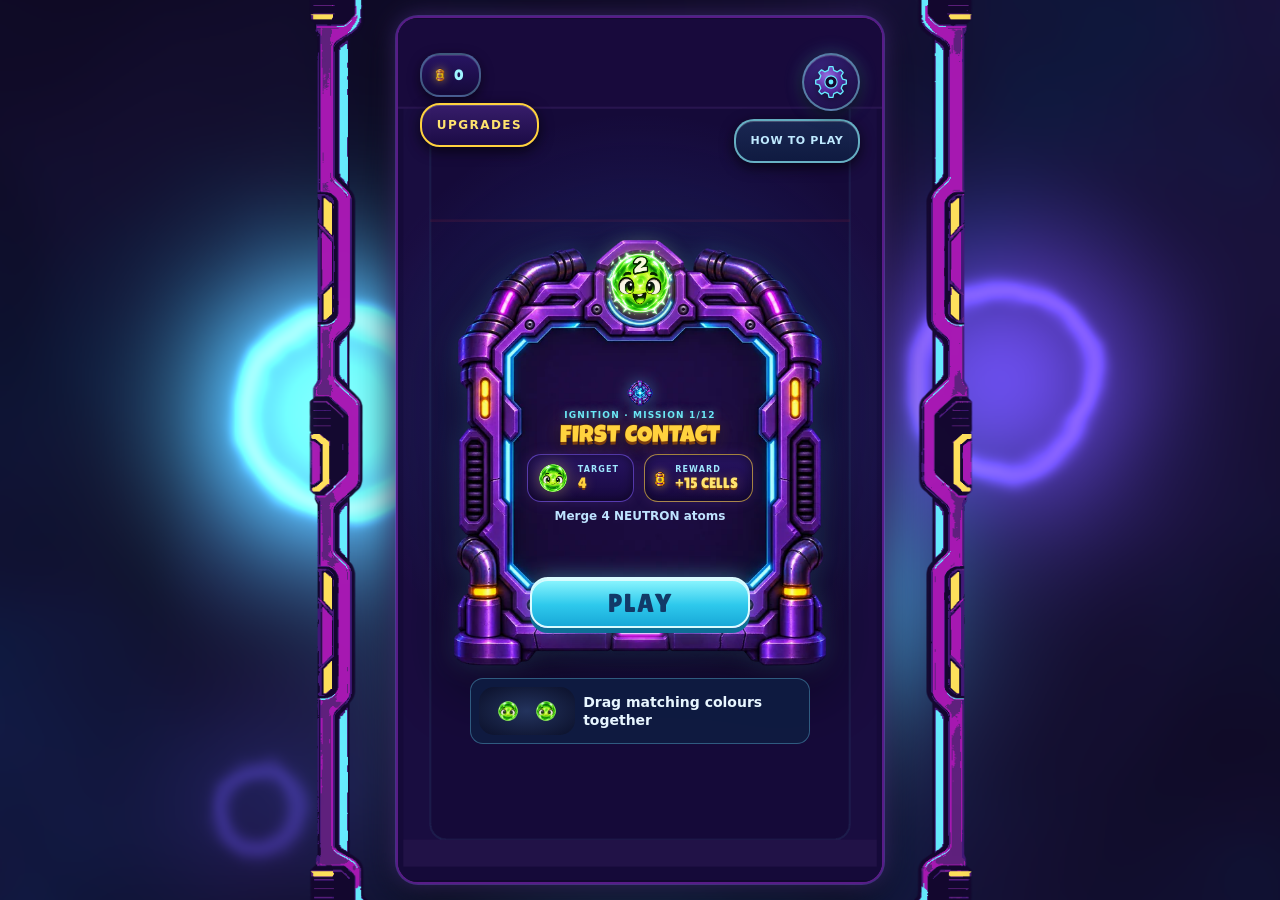
==== commit ff8c7c1b: "Clean r34 release: audit fixes, open-ended milestones, 16-week goals, no external links" ====
--- a/index.html
+++ b/index.html
@@ -8,7 +8,7 @@
     <link rel="apple-touch-icon" href="./images/icon.png" />
     <meta name="description" content="Drag matching atoms together, charge them up and set off chain reactions. Complete reactor missions and unleash an Atomic Blast in Atom Smash!" />
     <title>Atom Smash!</title>
-    <script type="module" crossorigin src="./assets/index-BZVpYMIY.js"></script>
+    <script type="module" crossorigin src="./assets/index-DAffTzj7.js"></script>
     <link rel="stylesheet" crossorigin href="./assets/index-Bfgic50J.css">
   </head>
   <body>
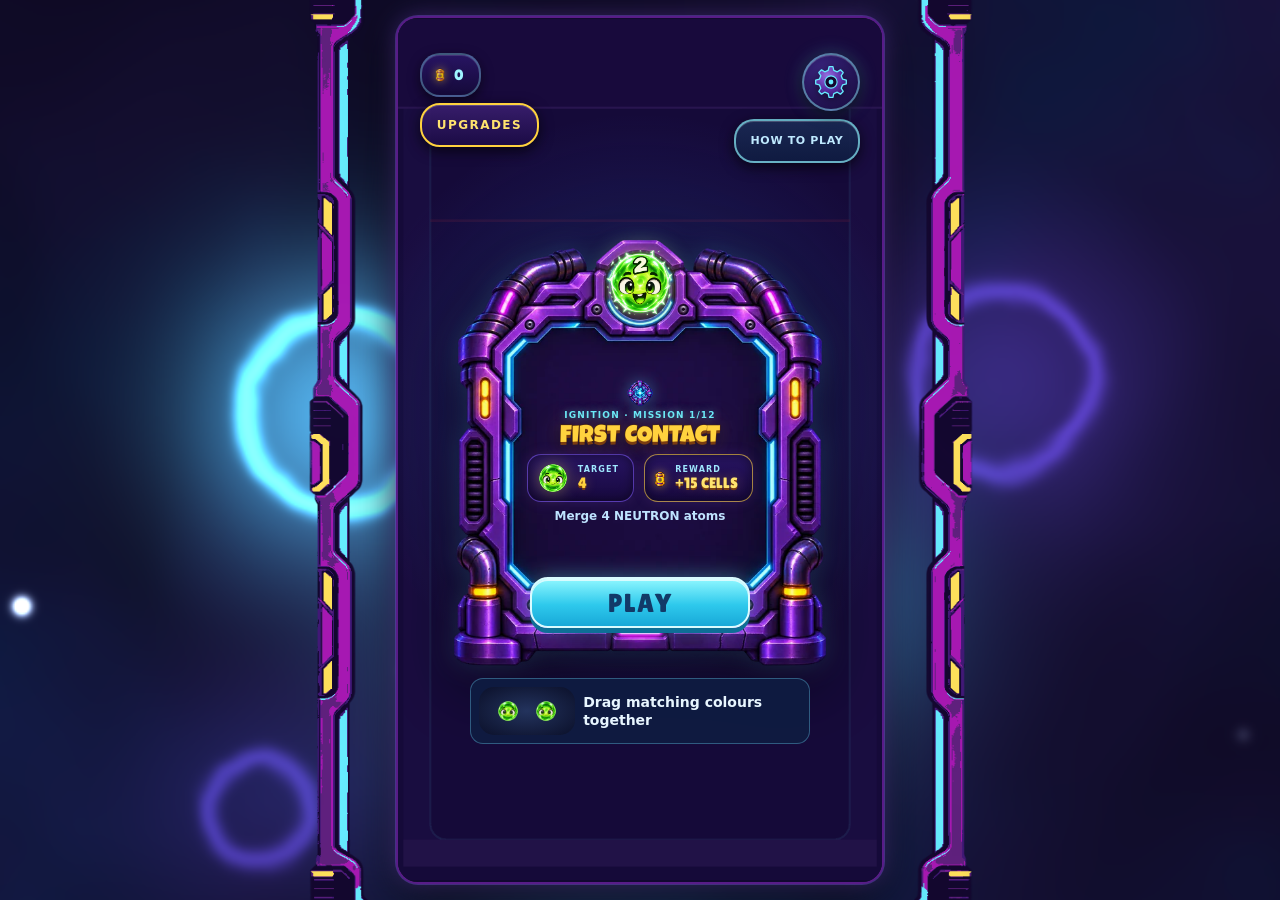
==== commit d1f1e21d: "Add demo GA4 tracking to shared Sneaky Scribble destination" ====
--- a/index.html
+++ b/index.html
@@ -8,6 +8,27 @@
     <link rel="apple-touch-icon" href="./images/icon.png" />
     <meta name="description" content="Drag matching atoms together, charge them up and set off chain reactions. Complete reactor missions and unleash an Atomic Blast in Atom Smash!" />
     <title>Atom Smash!</title>
+    <!-- Shared Snappy Fox Games analytics for this GitHub Pages demo only. -->
+    <script>
+      (function () {
+        if (location.hostname !== "toktics.github.io" ||
+            !/^\/atom-smash(?:\/|$)/.test(location.pathname)) return;
+        window.dataLayer = window.dataLayer || [];
+        window.gtag = function () { window.dataLayer.push(arguments); };
+        window.gtag("js", new Date());
+        window.gtag("config", "G-ZYFY71C33V", {
+          game_id: "atom-smash",
+          build_profile: "standalone",
+          send_page_view: true,
+          allow_google_signals: false,
+          allow_ad_personalization_signals: false
+        });
+        var tag = document.createElement("script");
+        tag.async = true;
+        tag.src = "https://www.googletagmanager.com/gtag/js?id=G-ZYFY71C33V";
+        document.head.appendChild(tag);
+      })();
+    </script>
     <script type="module" crossorigin src="./assets/index-DAffTzj7.js"></script>
     <link rel="stylesheet" crossorigin href="./assets/index-Bfgic50J.css">
   </head>
